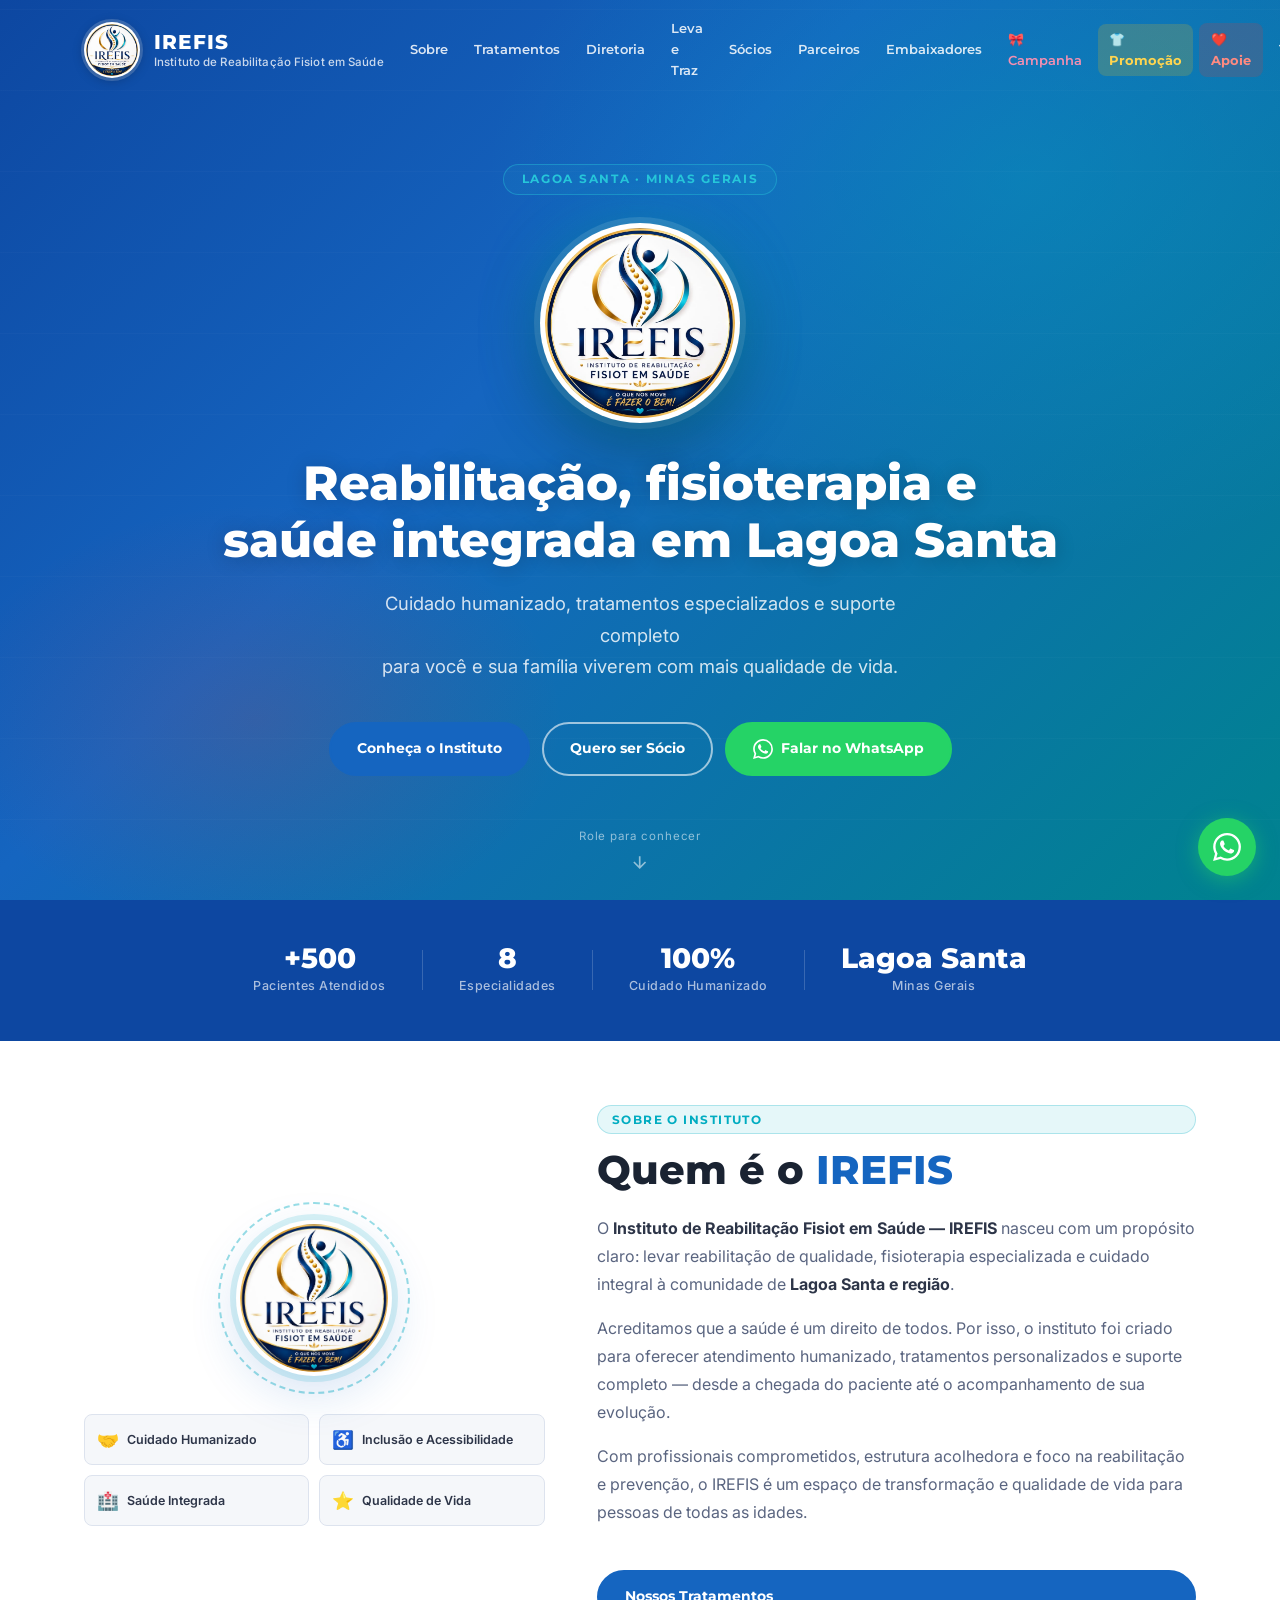
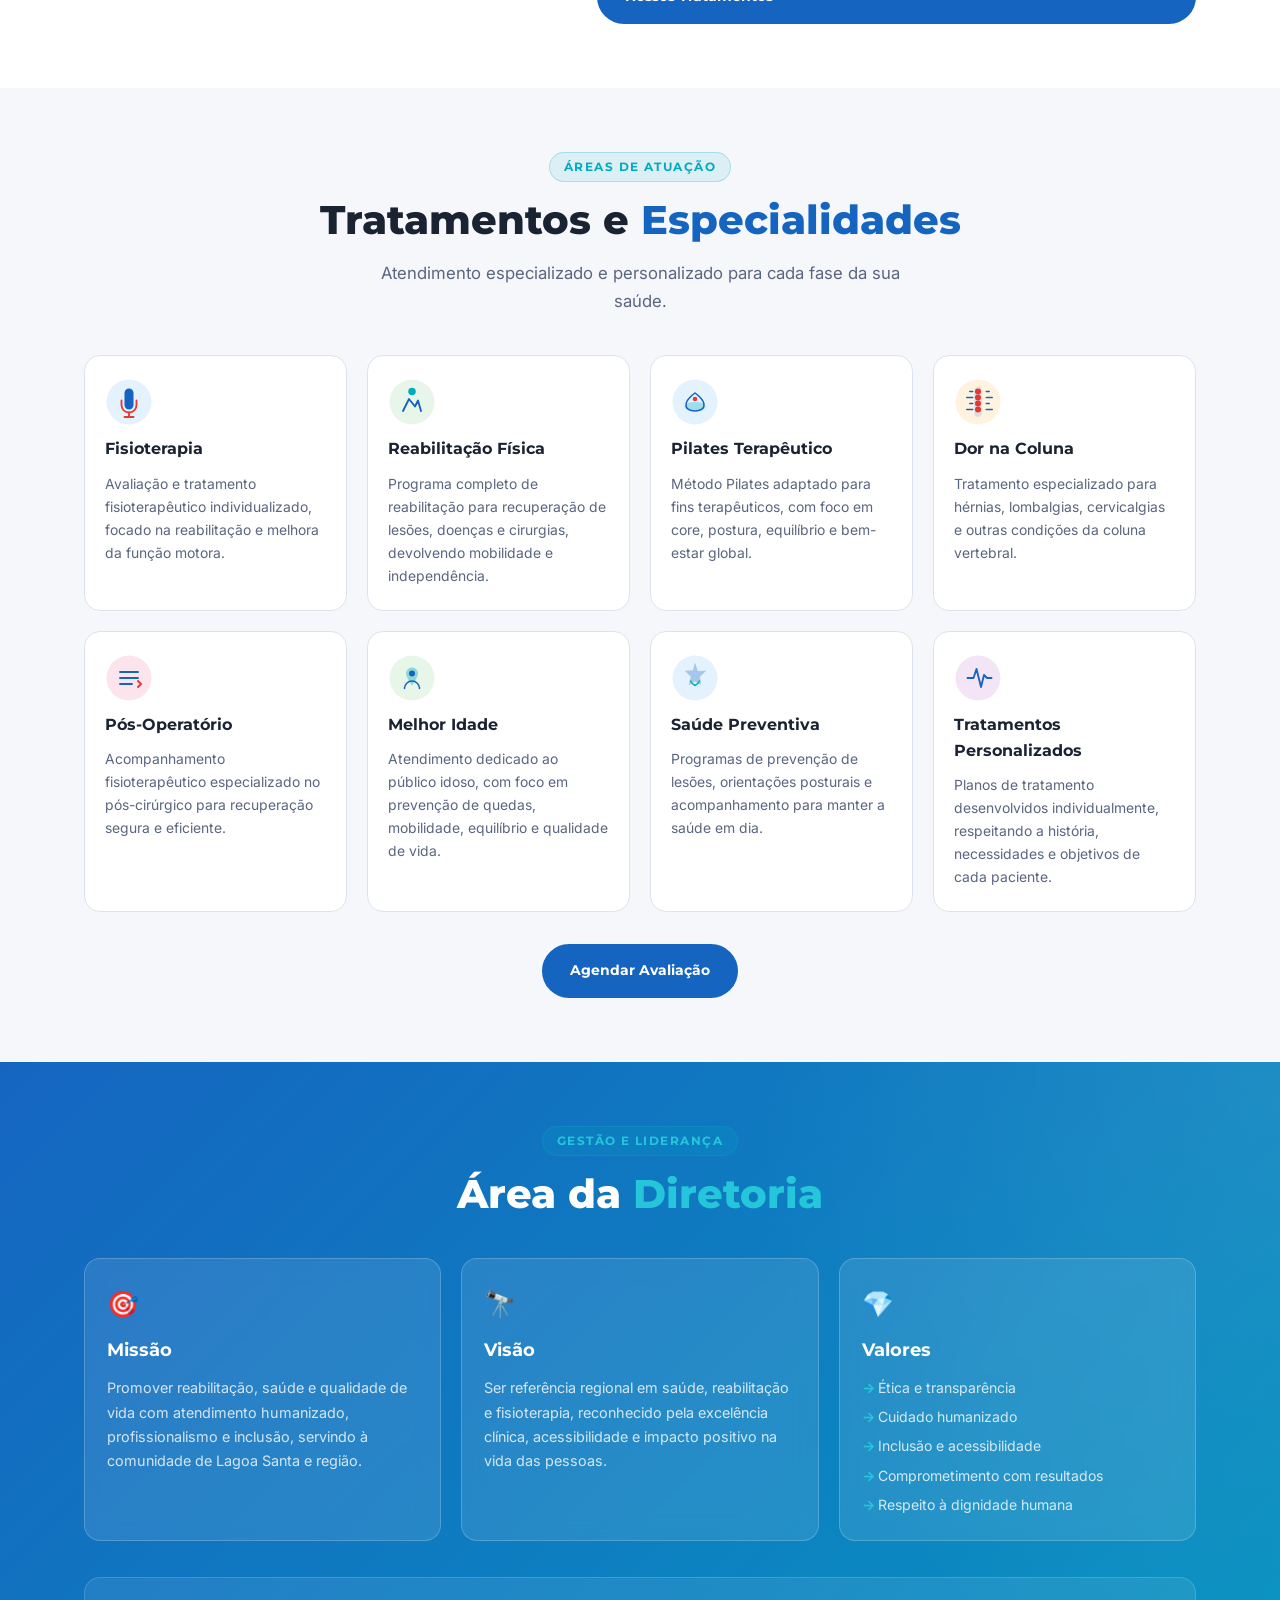
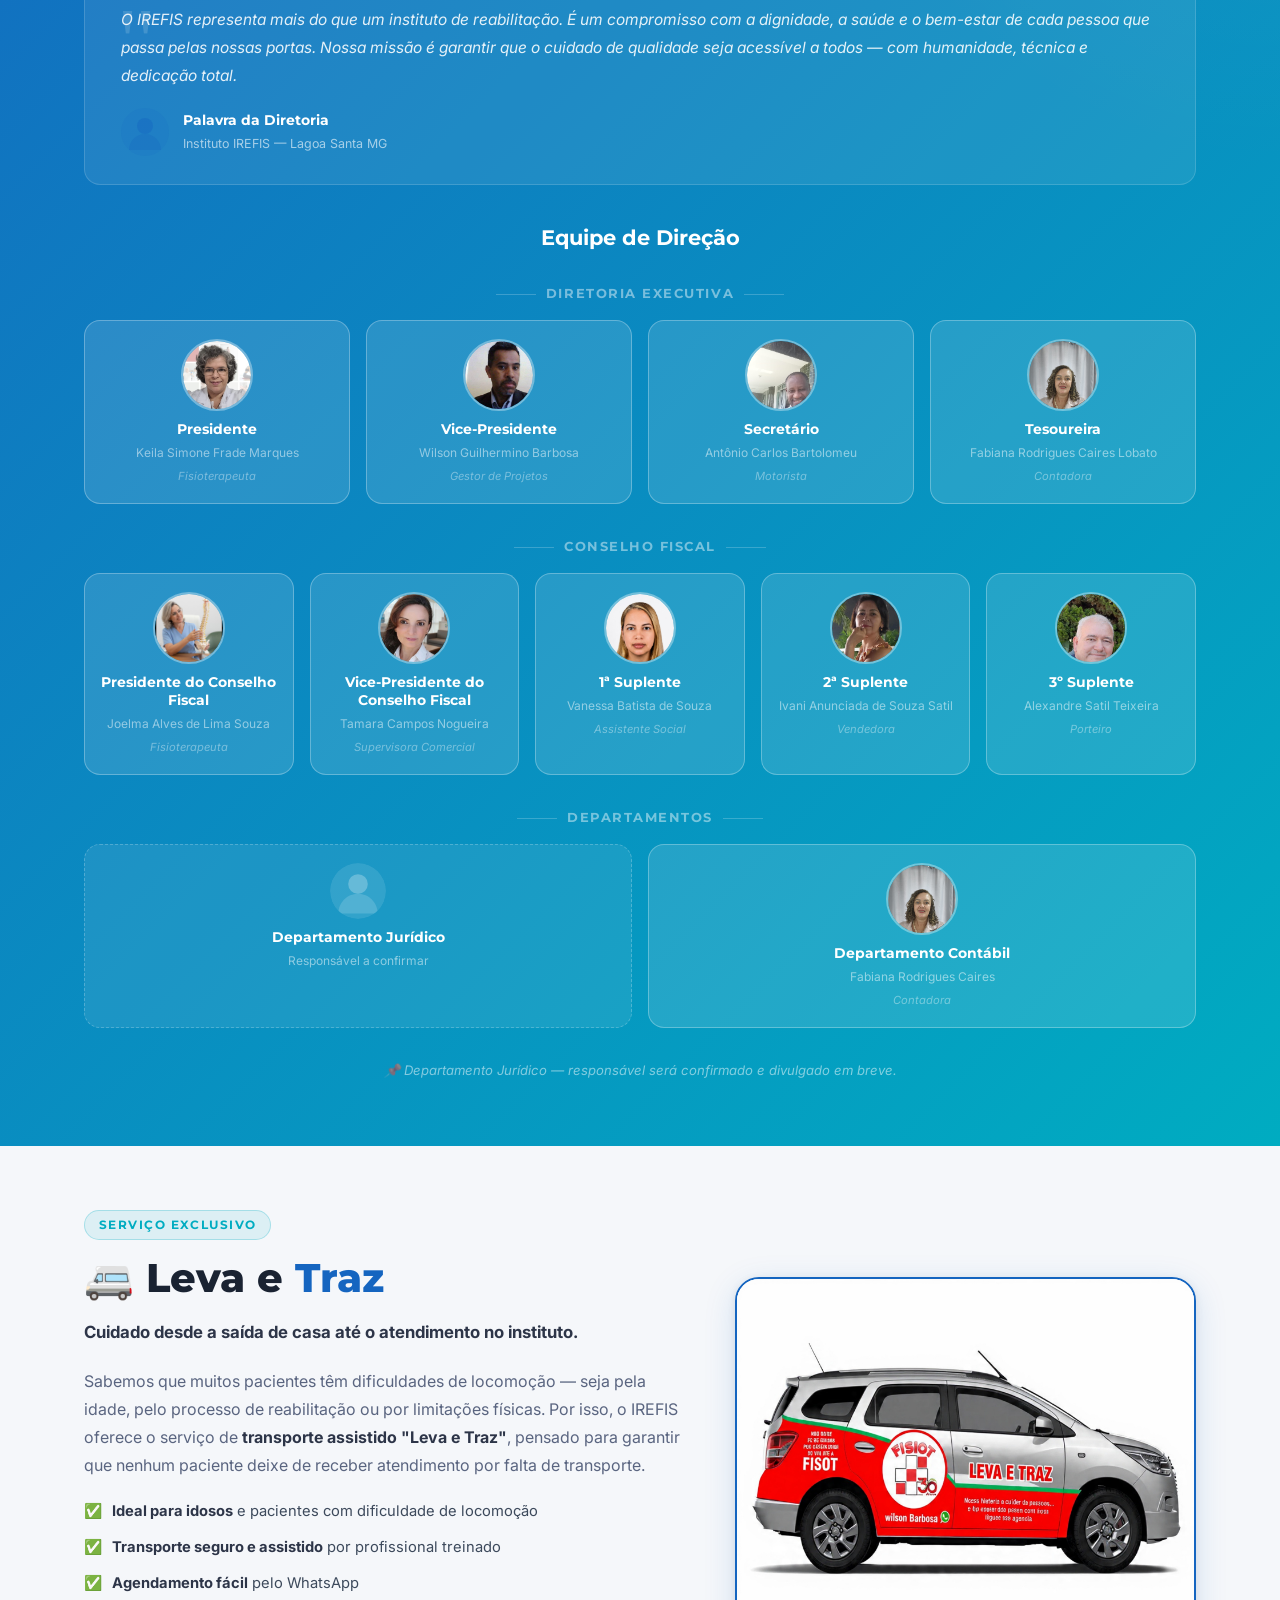
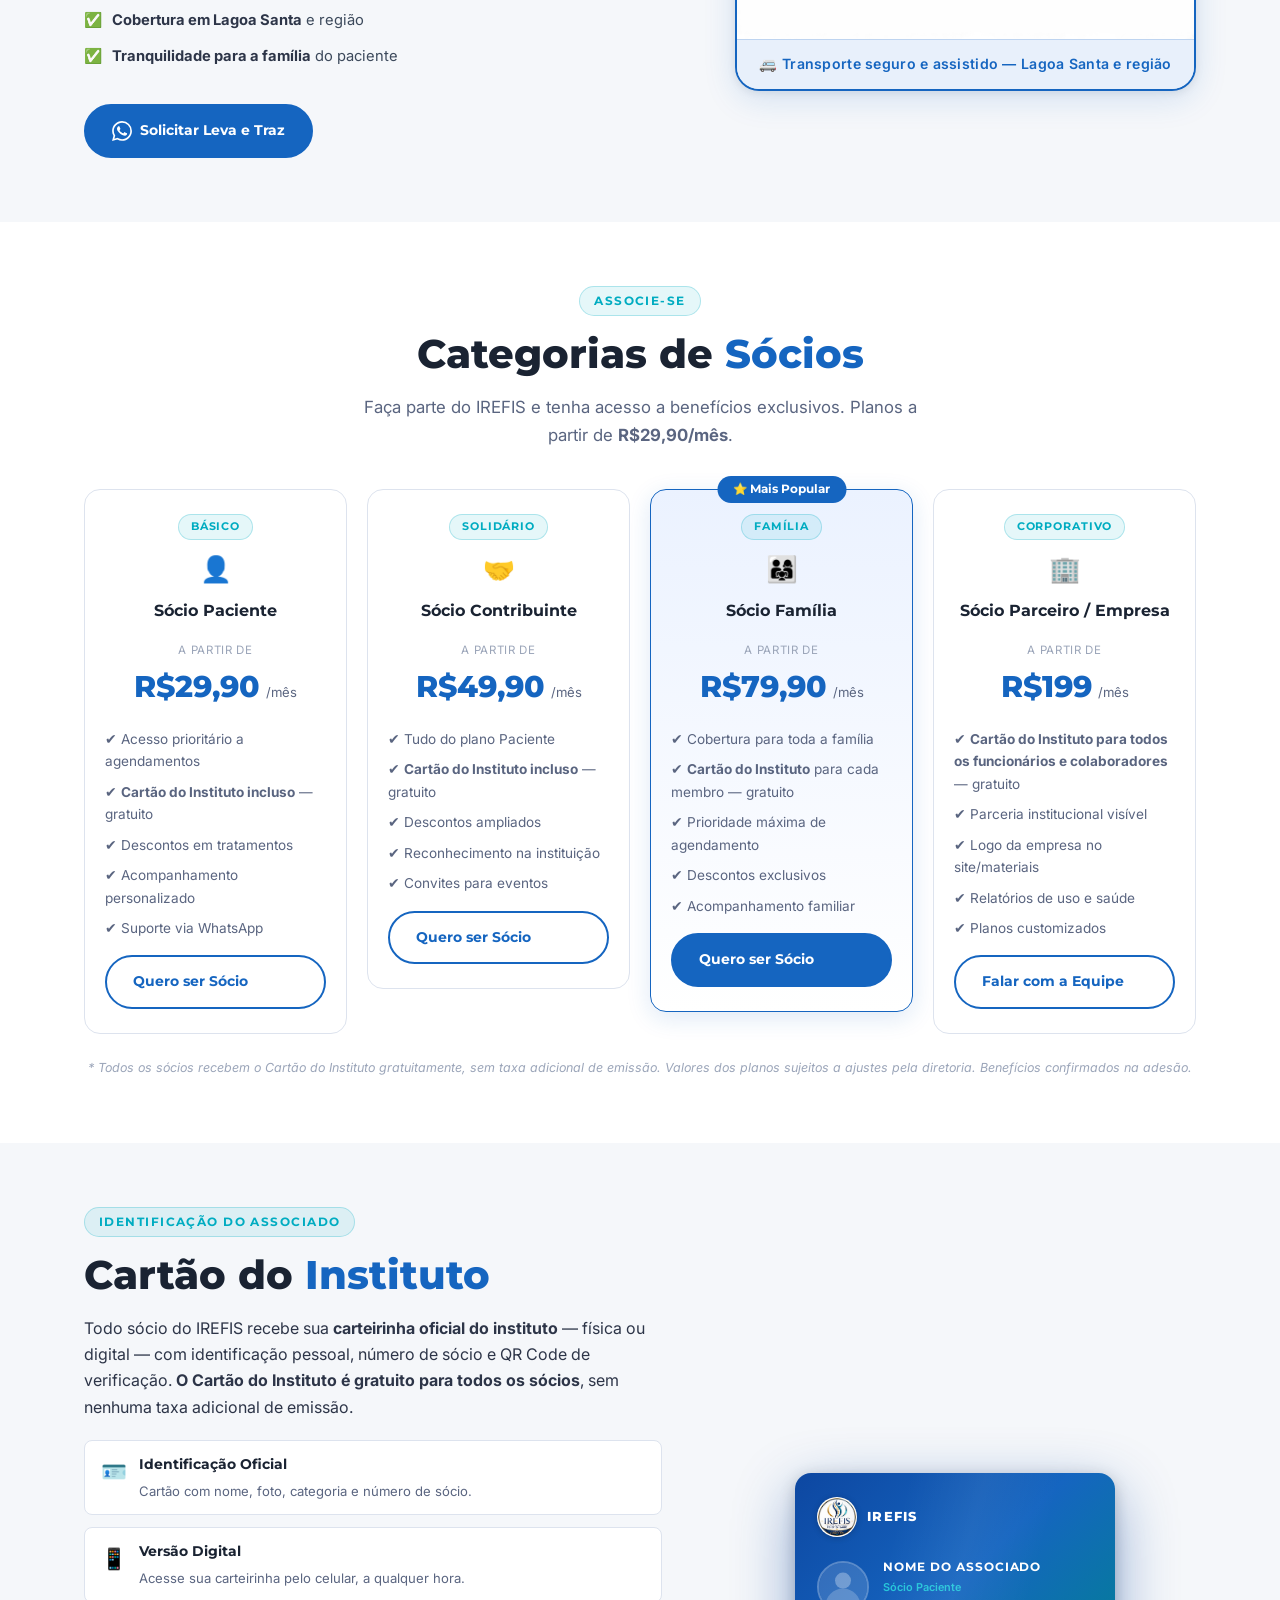
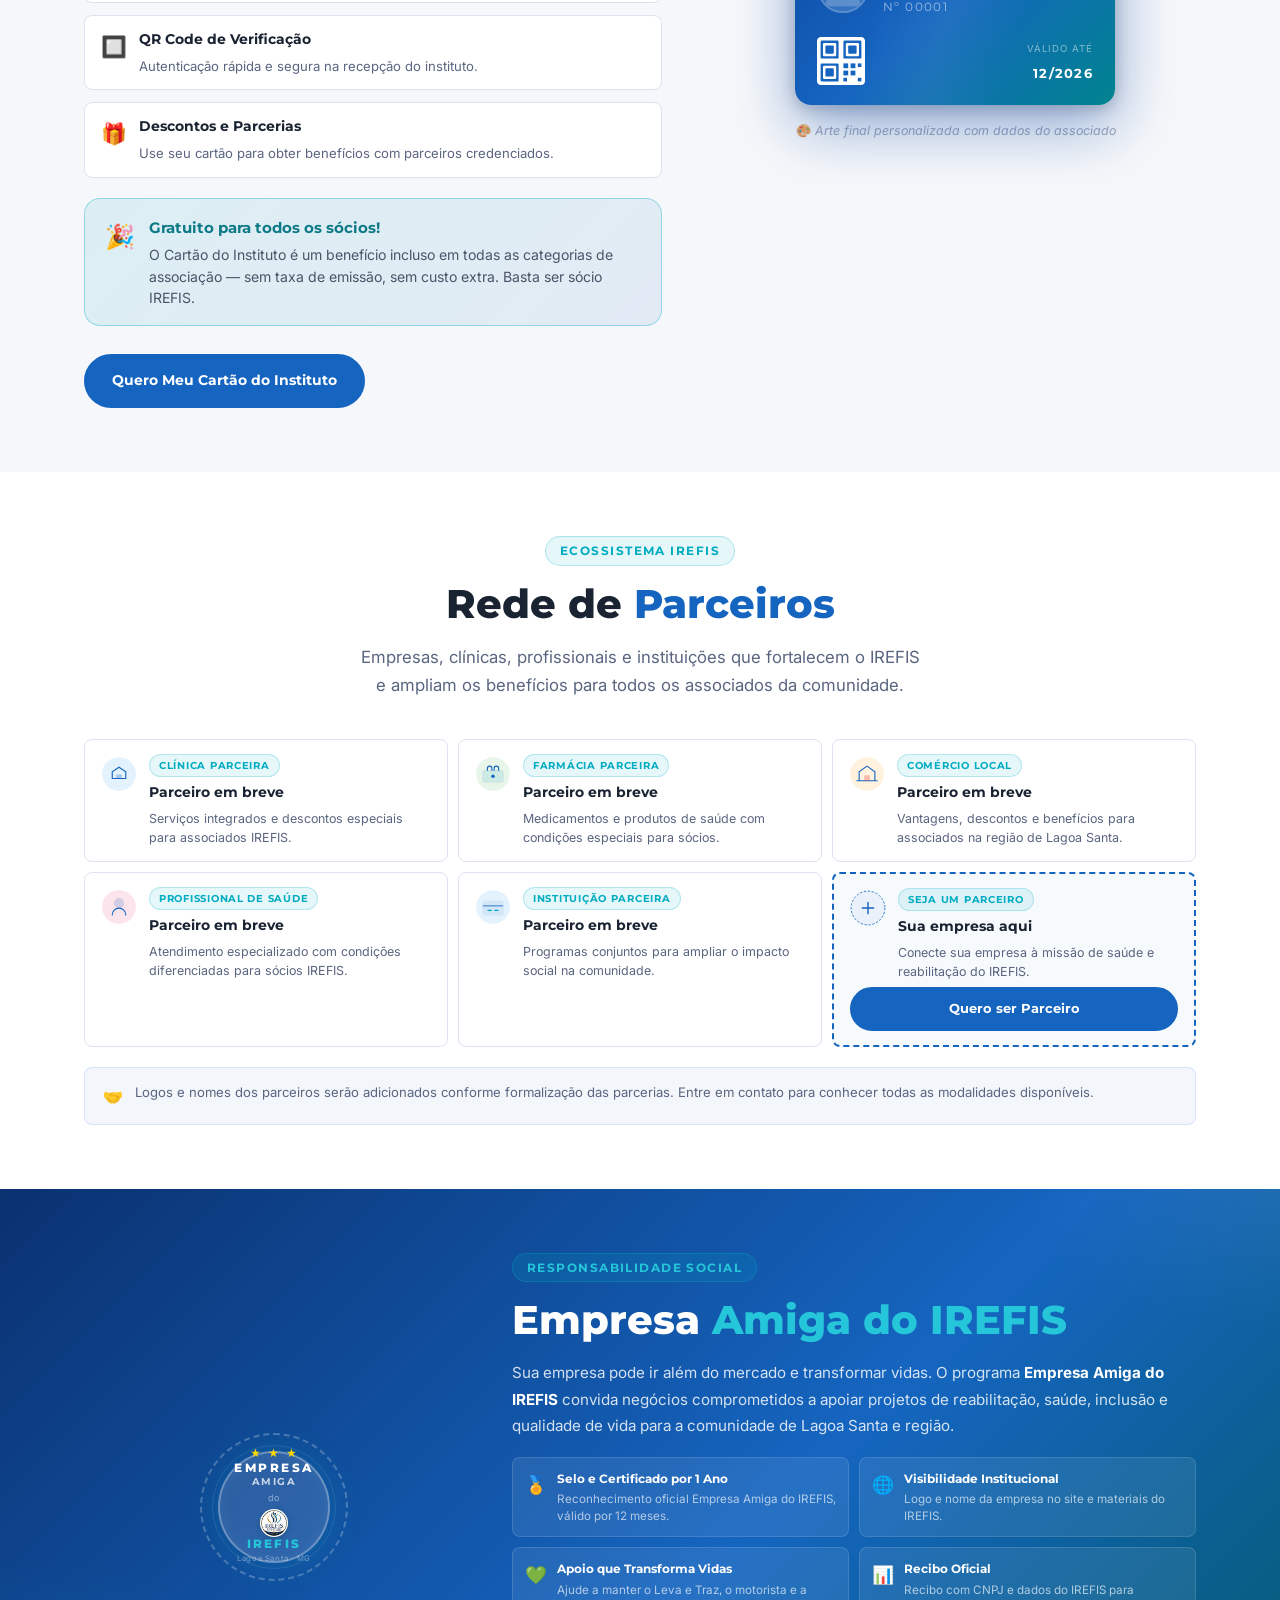
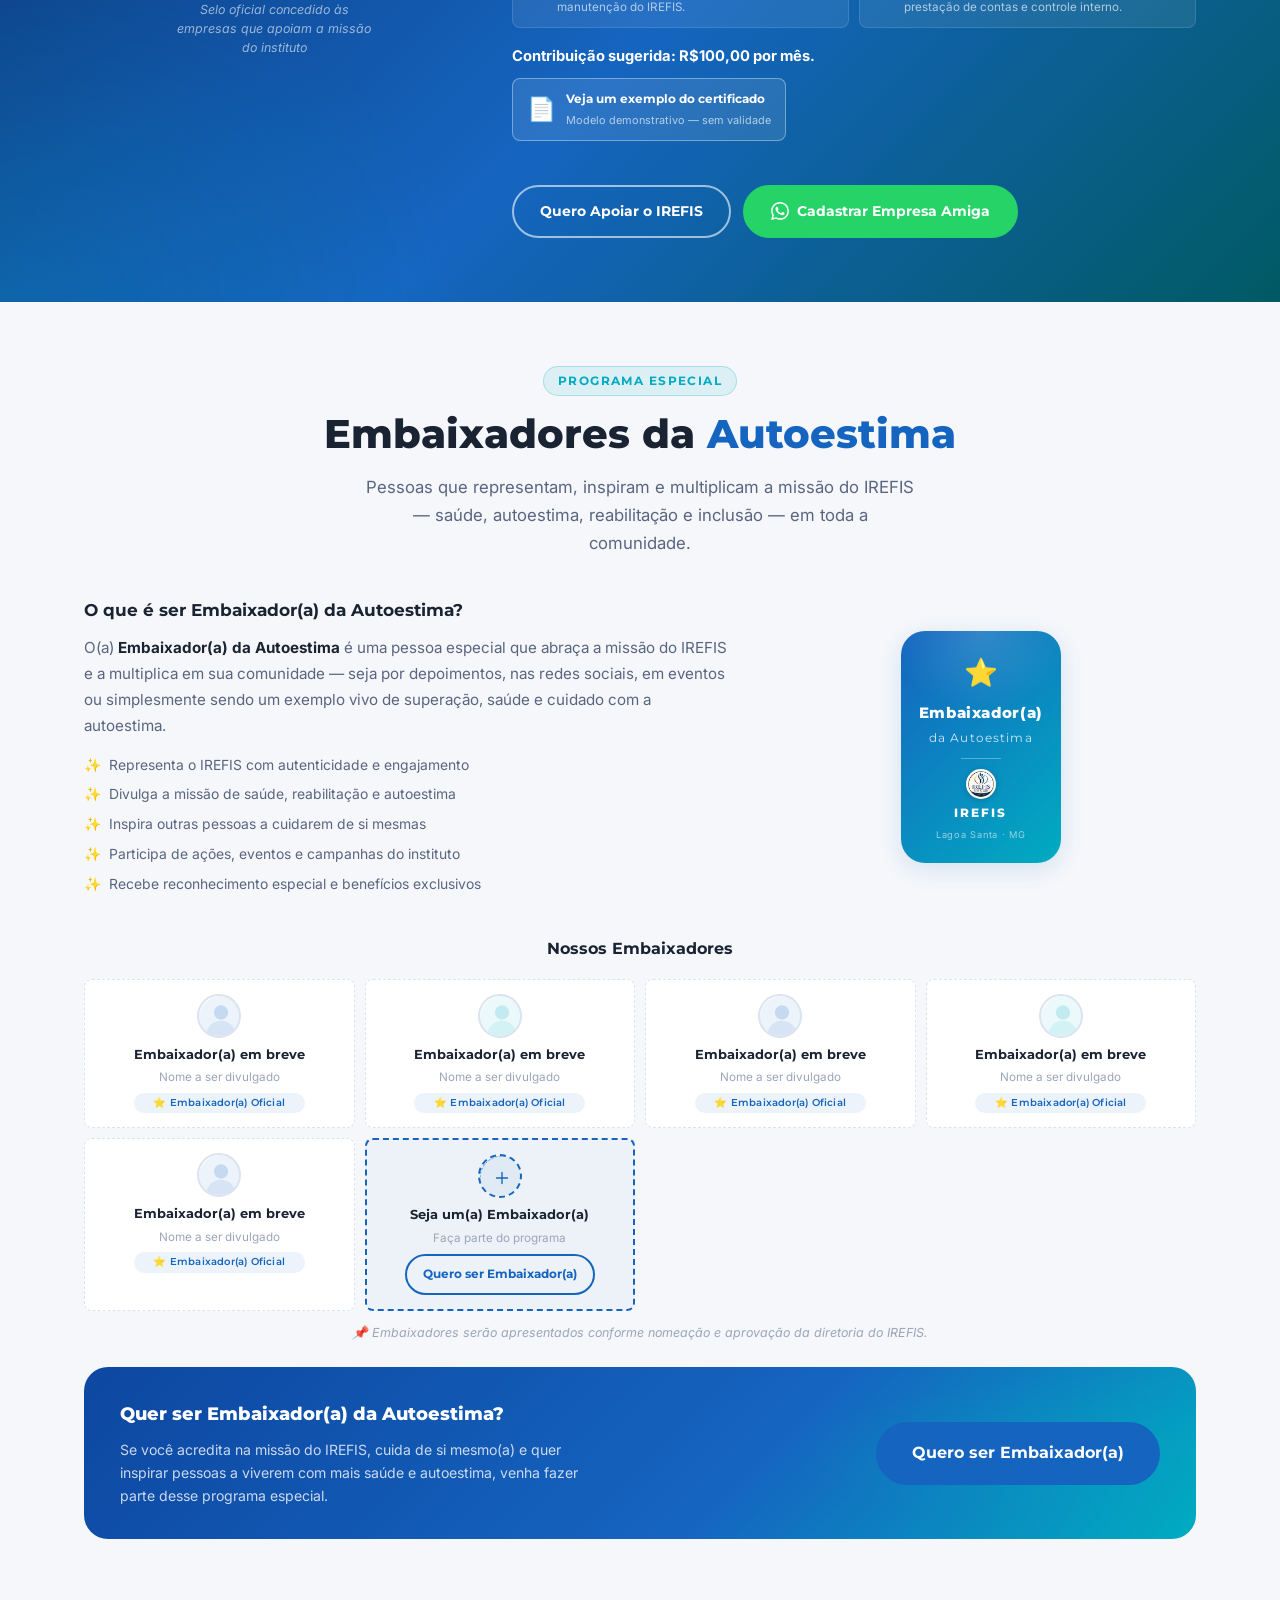
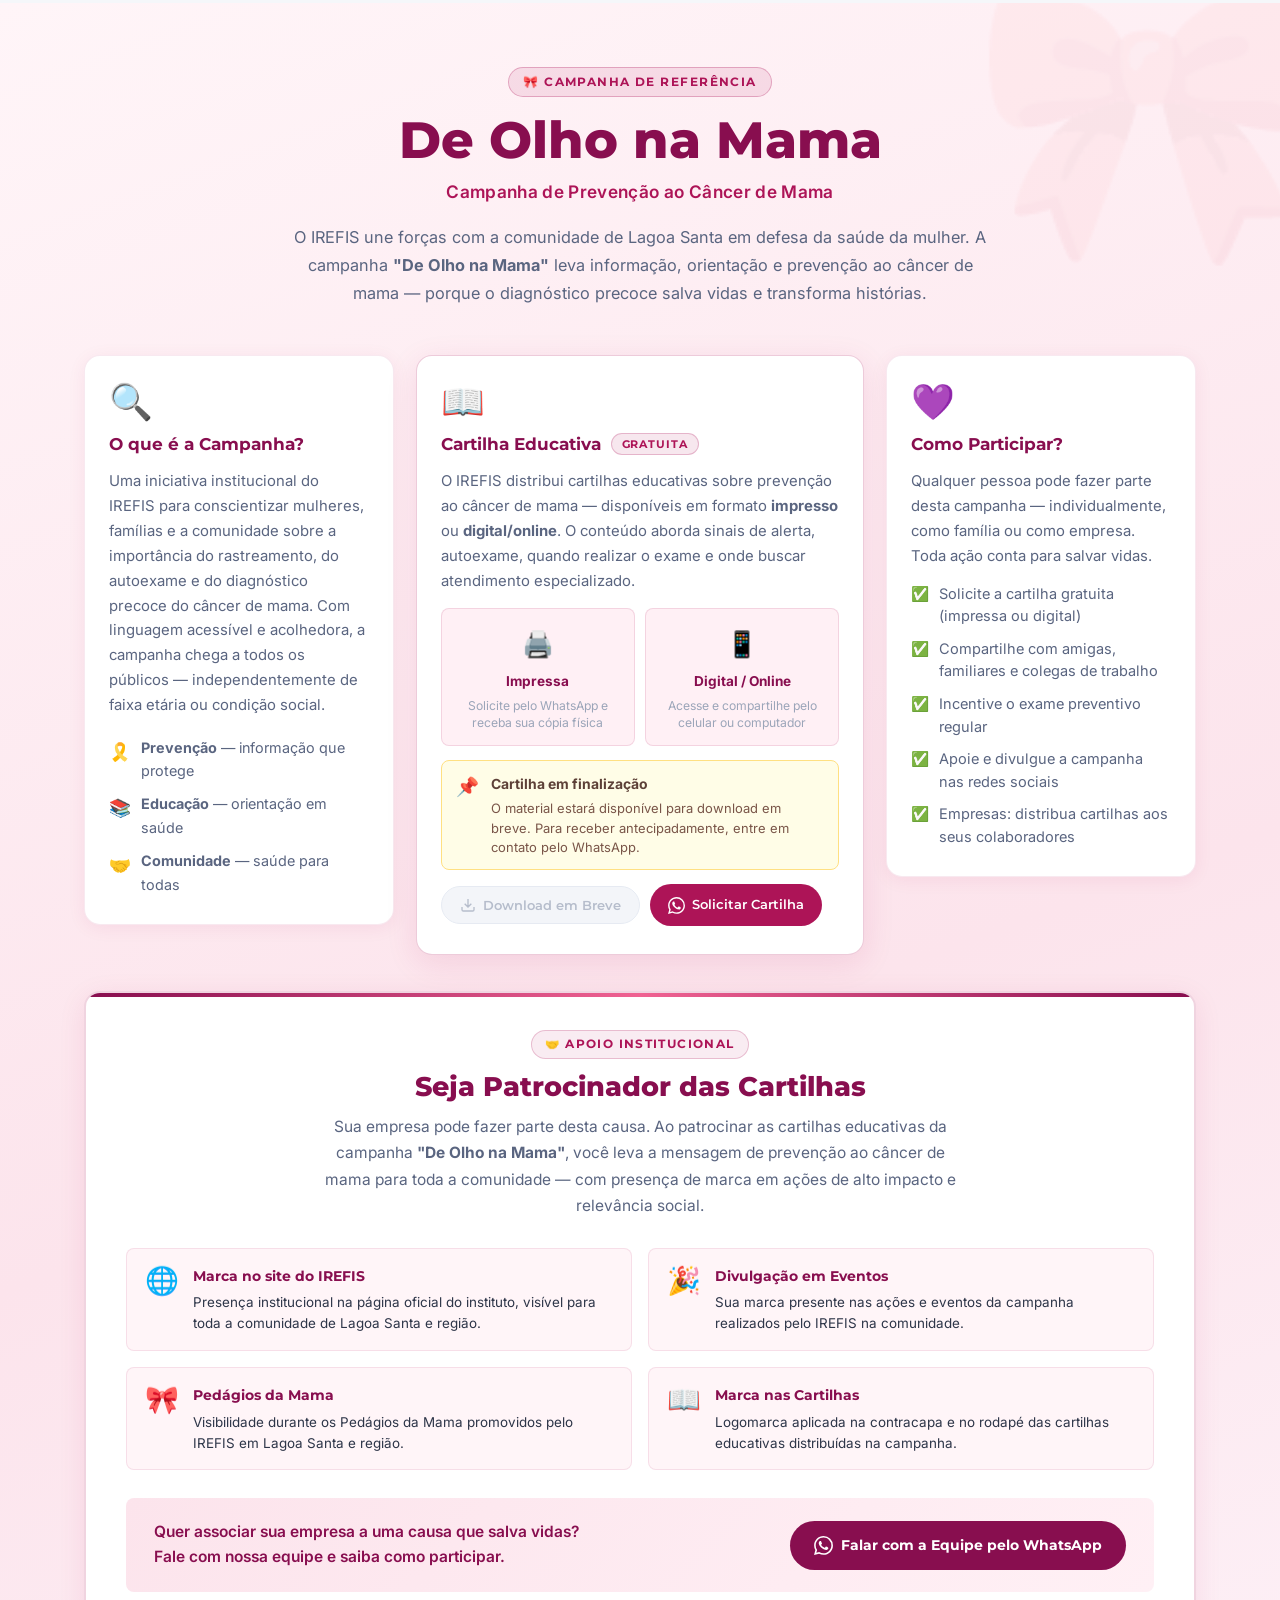
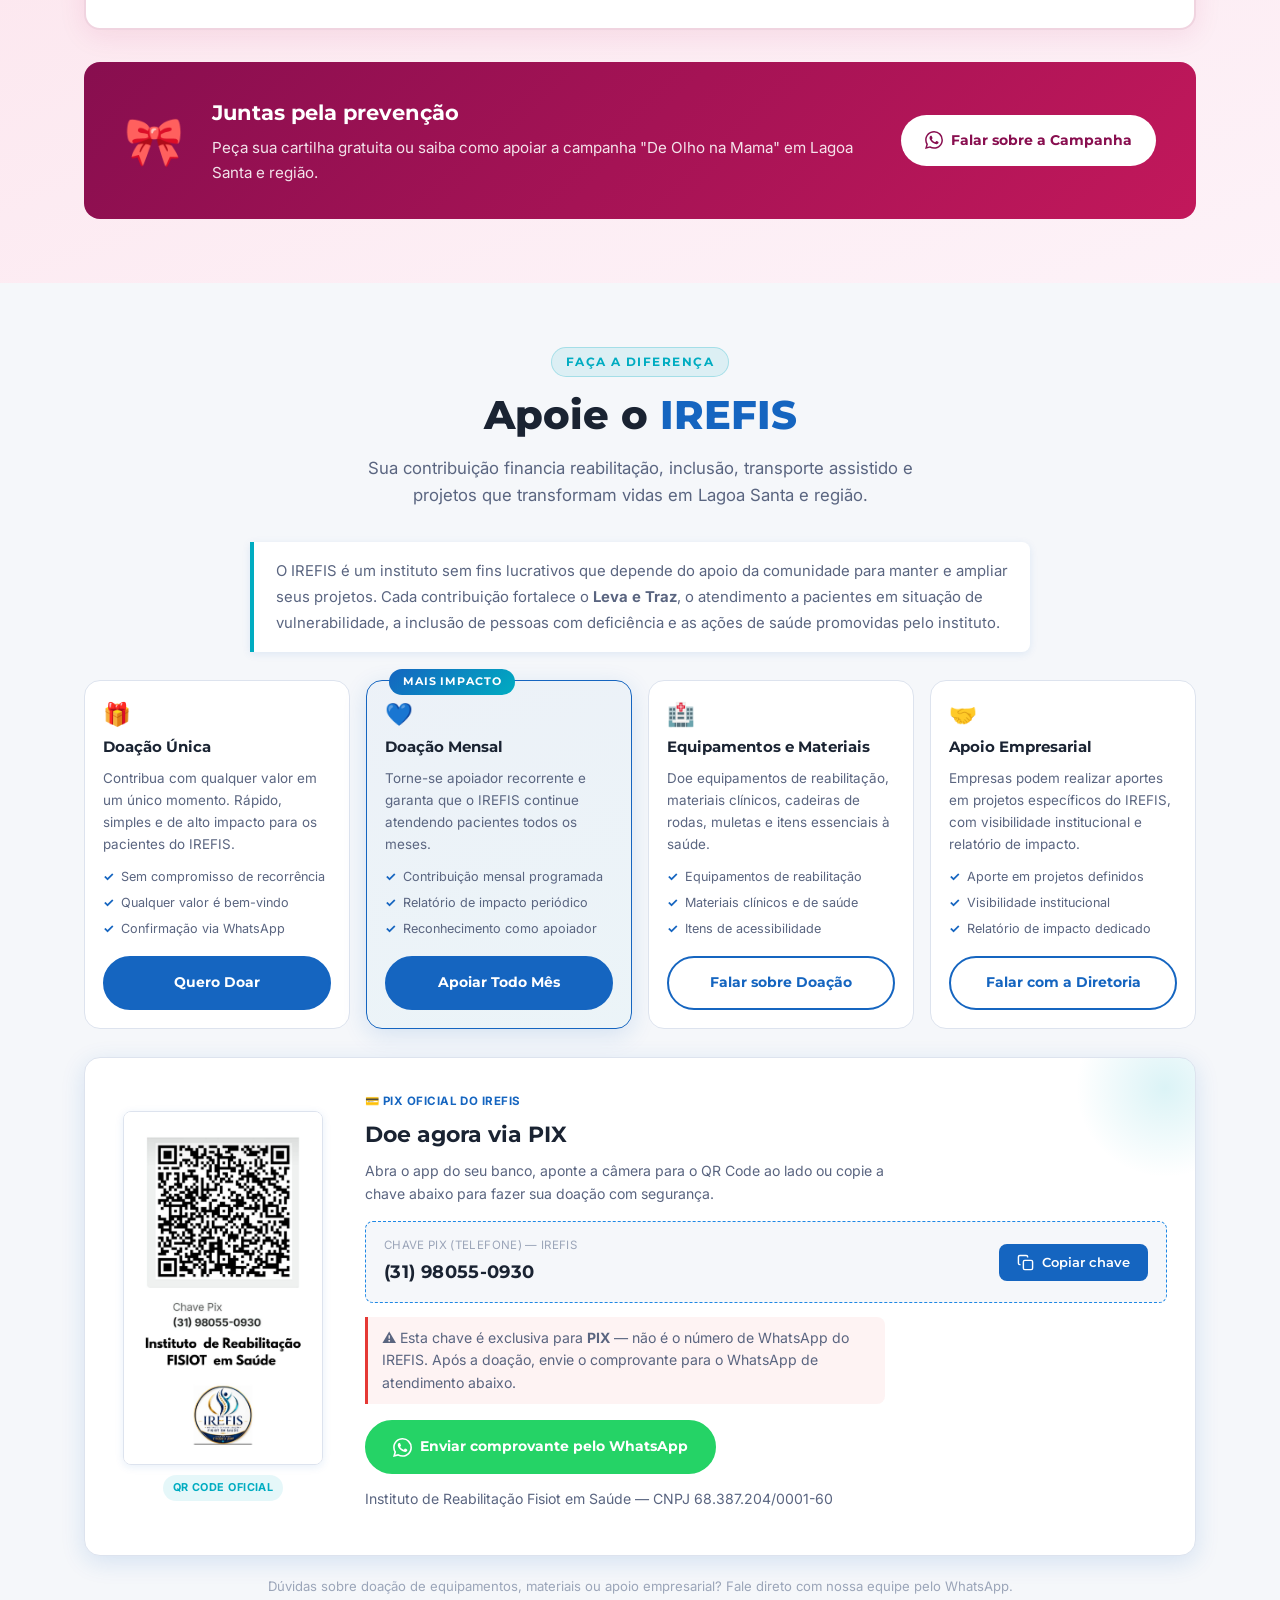
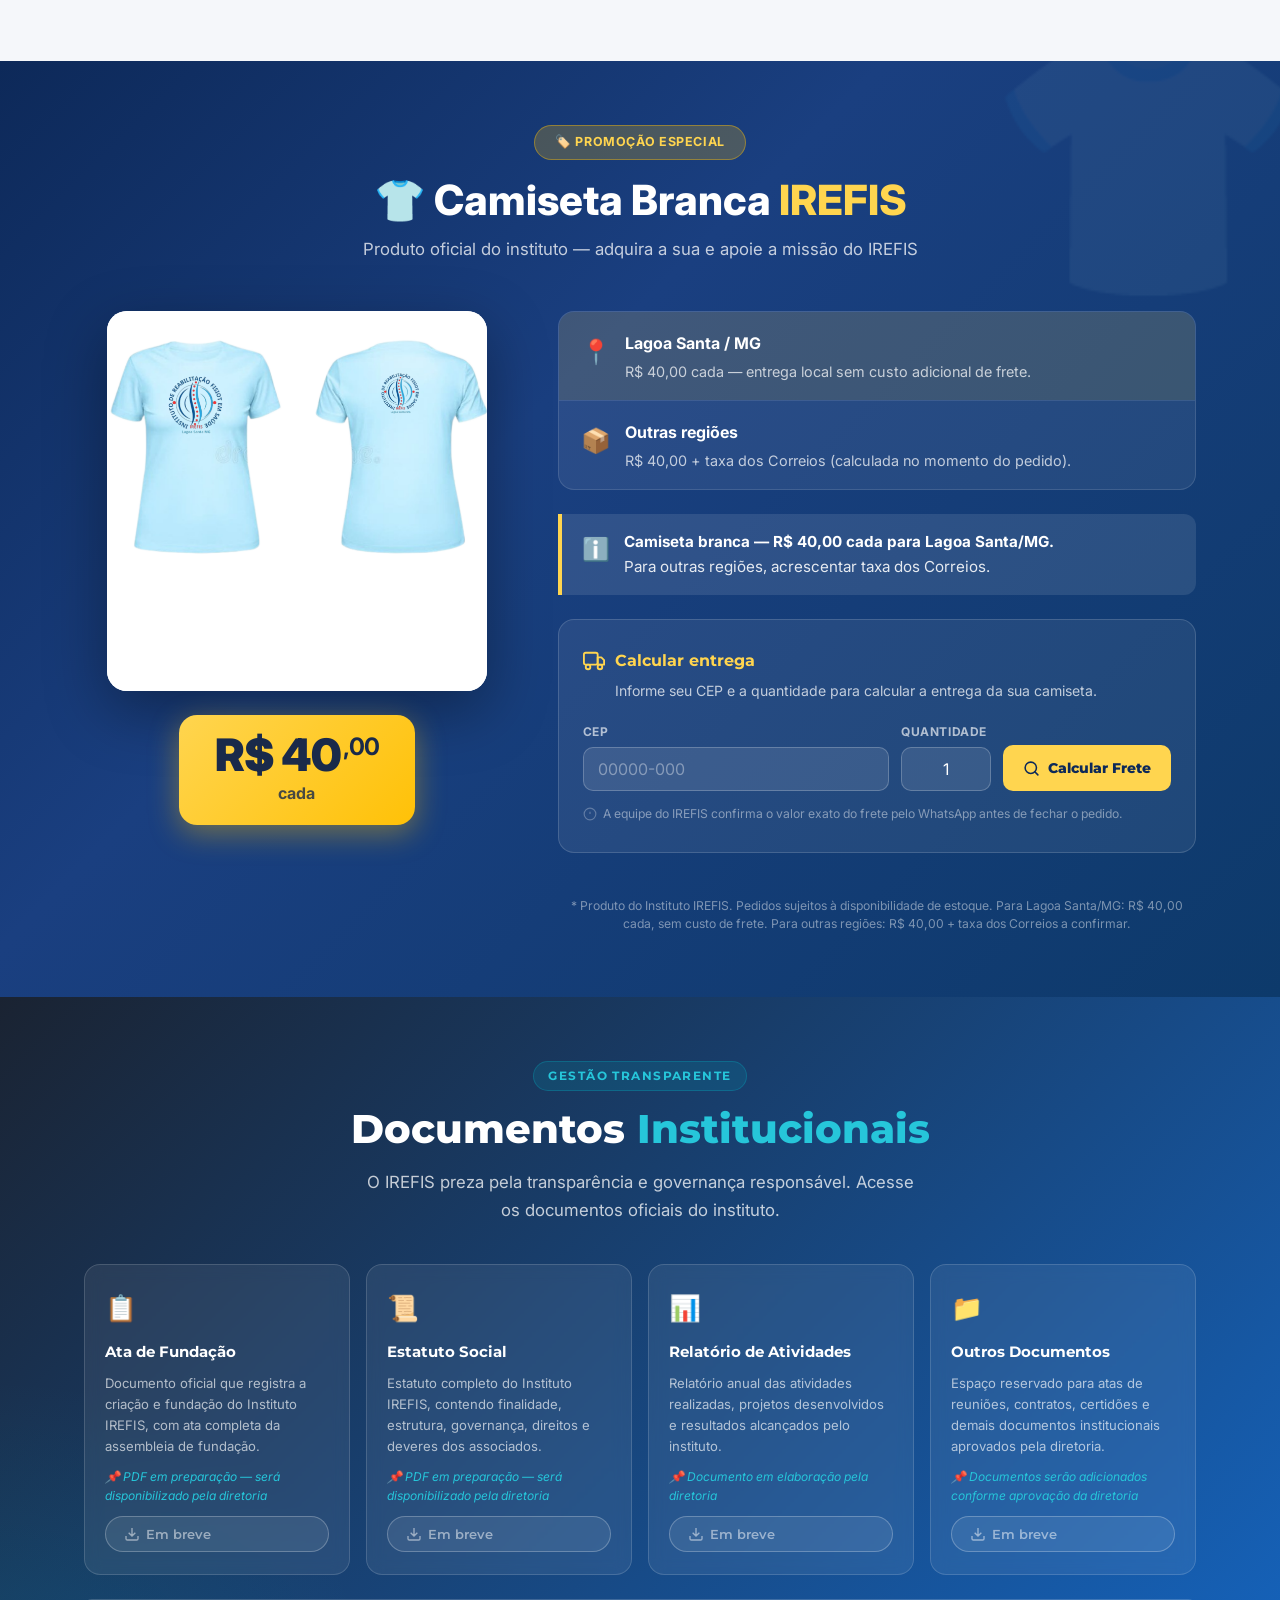
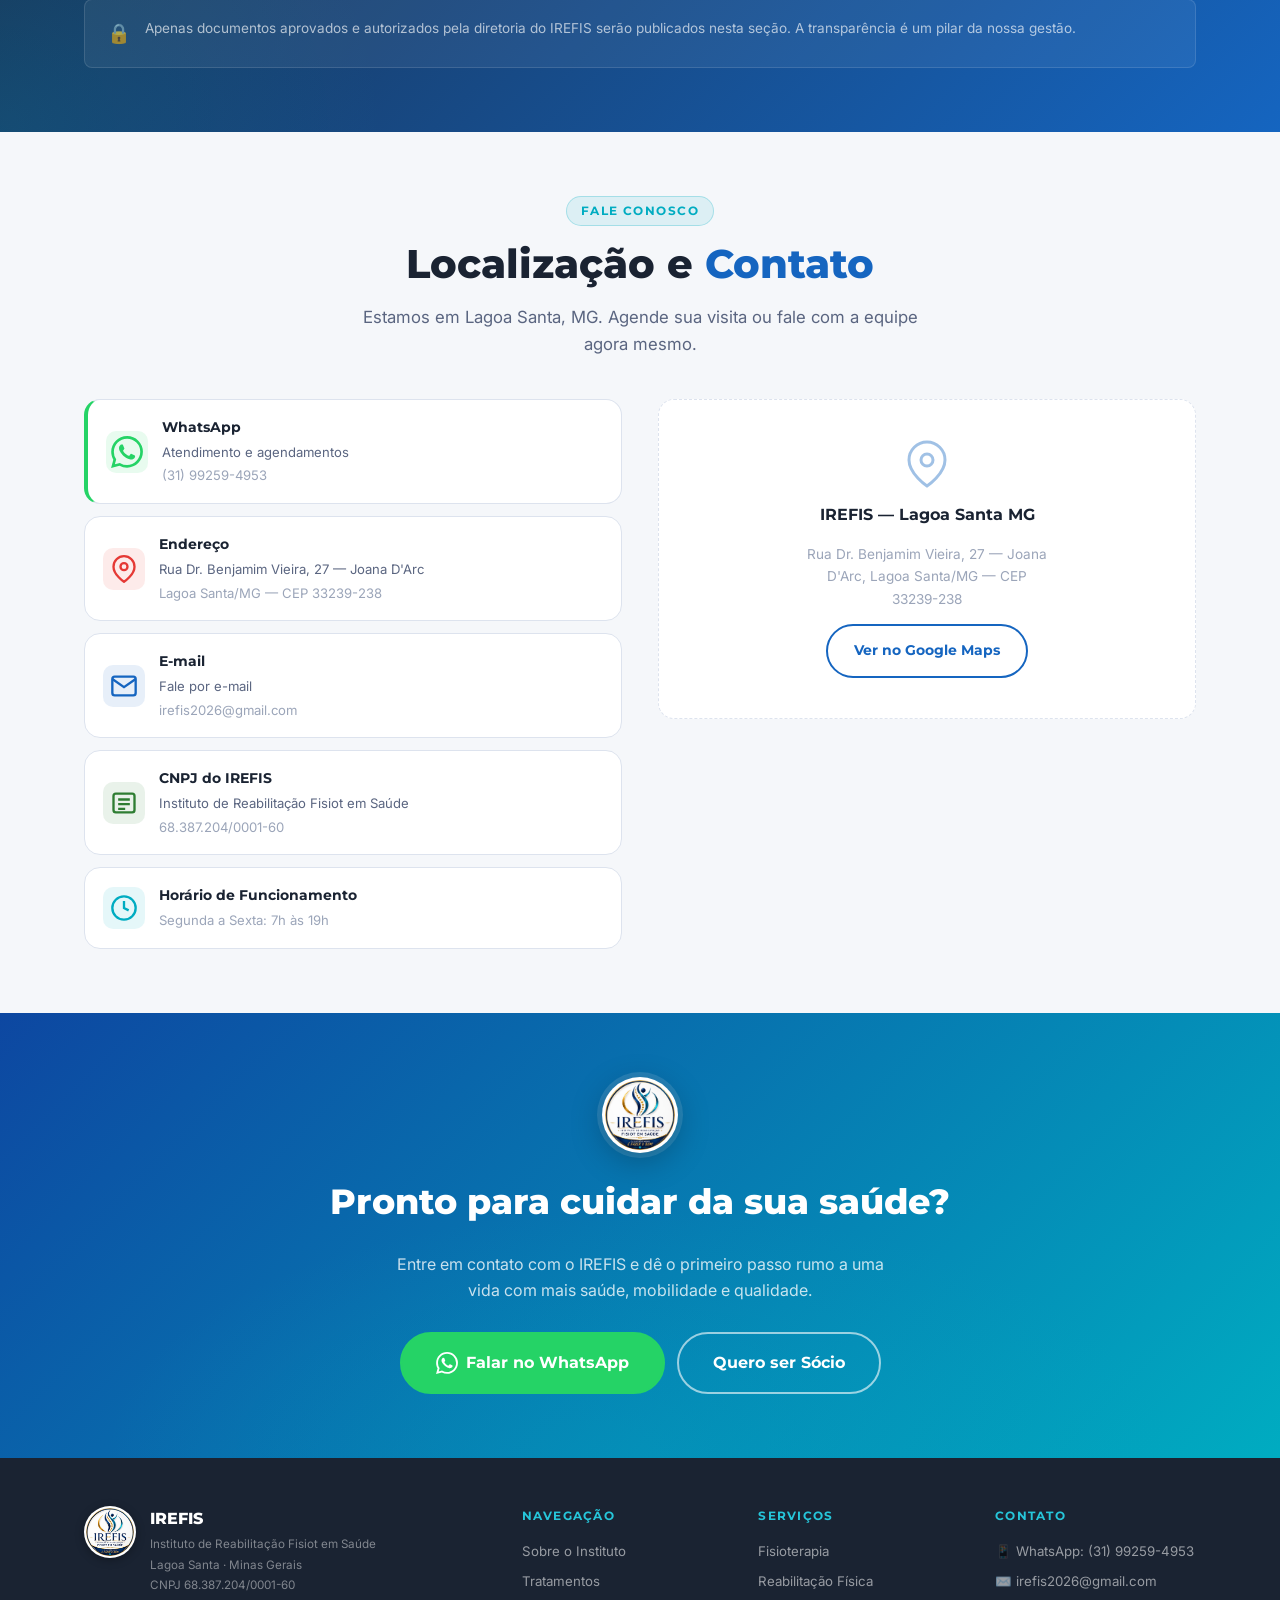
==== index.html @ 957c3cac "feat: add Empresa Amiga certificate example" ====
<!DOCTYPE html>
<html lang="pt-BR">
<head>
  <meta charset="UTF-8" />
  <meta name="viewport" content="width=device-width, initial-scale=1.0" />
  <title>IREFIS — Instituto de Reabilitação Fisiot em Saúde | Lagoa Santa MG</title>
  <meta name="description" content="IREFIS — Instituto de Reabilitação Fisiot em Saúde. Fisioterapia, reabilitação física, pilates terapêutico e saúde integrada em Lagoa Santa, MG." />
  <link rel="preconnect" href="https://fonts.googleapis.com" />
  <link rel="preconnect" href="https://fonts.gstatic.com" crossorigin />
  <link href="https://fonts.googleapis.com/css2?family=Montserrat:wght@400;500;600;700;800&family=Inter:wght@300;400;500;600&display=swap" rel="stylesheet" />
  <link rel="stylesheet" href="styles.css?v=20260826-cnpj-contato" />
</head>
<body>

  <!-- ═══════════════════ NAVBAR ═══════════════════ -->
  <header class="navbar" id="navbar">
    <div class="container nav-inner">
      <a href="#hero" class="nav-logo">
        <img src="logo-novo.jpg?v=20260624-logo-final" alt="IREFIS logo" class="nav-logo-img" />
        <span class="nav-logo-text">
          <strong>IREFIS</strong>
          <small>Instituto de Reabilitação Fisiot em Saúde</small>
        </span>
      </a>
      <button class="nav-toggle" id="navToggle" aria-label="Abrir menu">
        <span></span><span></span><span></span>
      </button>
      <nav class="nav-menu" id="navMenu">
        <a href="#sobre">Sobre</a>
        <a href="#tratamentos">Tratamentos</a>
        <a href="#diretoria">Diretoria</a>
        <a href="#leva-e-traz">Leva e Traz</a>
        <a href="#socios">Sócios</a>
        <a href="#parceiros">Parceiros</a>
        <a href="#embaixadores">Embaixadores</a>
        <a href="#campanha-mama" class="nav-campanha">🎀 Campanha</a>
        <a href="#promocao-camiseta" class="nav-promo">👕 Promoção</a>
        <a href="#doacoes" class="nav-apoie">❤️ Apoie</a>
        <a href="#documentos">Transparência</a>
        <a href="#contato">Contato</a>
        <a href="https://wa.me/553192594953?text=Olá!%20Gostaria%20de%20informações%20sobre%20o%20IREFIS." target="_blank" class="btn btn-whatsapp nav-wa">
          <svg width="18" height="18" viewBox="0 0 24 24" fill="currentColor"><path d="M17.472 14.382c-.297-.149-1.758-.867-2.03-.967-.273-.099-.471-.148-.67.15-.197.297-.767.966-.94 1.164-.173.199-.347.223-.644.075-.297-.15-1.255-.463-2.39-1.475-.883-.788-1.48-1.761-1.653-2.059-.173-.297-.018-.458.13-.606.134-.133.298-.347.446-.52.149-.174.198-.298.298-.497.099-.198.05-.371-.025-.52-.075-.149-.669-1.612-.916-2.207-.242-.579-.487-.5-.669-.51-.173-.008-.371-.01-.57-.01-.198 0-.52.074-.792.372-.272.297-1.04 1.016-1.04 2.479 0 1.462 1.065 2.875 1.213 3.074.149.198 2.096 3.2 5.077 4.487.709.306 1.262.489 1.694.625.712.227 1.36.195 1.871.118.571-.085 1.758-.719 2.006-1.413.248-.694.248-1.289.173-1.413-.074-.124-.272-.198-.57-.347m-5.421 7.403h-.004a9.87 9.87 0 01-5.031-1.378l-.361-.214-3.741.982.998-3.648-.235-.374a9.86 9.86 0 01-1.51-5.26c.001-5.45 4.436-9.884 9.888-9.884 2.64 0 5.122 1.03 6.988 2.898a9.825 9.825 0 012.893 6.994c-.003 5.45-4.437 9.884-9.885 9.884m8.413-18.297A11.815 11.815 0 0012.05 0C5.495 0 .16 5.335.157 11.892c0 2.096.547 4.142 1.588 5.945L.057 24l6.305-1.654a11.882 11.882 0 005.683 1.448h.005c6.554 0 11.89-5.335 11.893-11.893a11.821 11.821 0 00-3.48-8.413z"/></svg>
          WhatsApp
        </a>
      </nav>
    </div>
  </header>

  <!-- ═══════════════════ HERO ═══════════════════ -->
  <section class="hero" id="hero">
    <div class="hero-bg"></div>
    <div class="hero-overlay"></div>
    <div class="container hero-content">
      <div class="hero-badge">Lagoa Santa · Minas Gerais</div>
      <img src="logo-novo.jpg?v=20260624-logo-final" alt="IREFIS" class="hero-logo" />
      <h1 class="hero-title">
        Reabilitação, fisioterapia e<br class="br-desk" />
        saúde integrada em Lagoa Santa
      </h1>
      <p class="hero-sub">
        Cuidado humanizado, tratamentos especializados e suporte completo<br class="br-desk" />
        para você e sua família viverem com mais qualidade de vida.
      </p>
      <div class="hero-actions">
        <a href="#sobre" class="btn btn-primary">Conheça o Instituto</a>
        <a href="#socios" class="btn btn-outline-white">Quero ser Sócio</a>
        <a href="https://wa.me/553192594953?text=Olá!%20Gostaria%20de%20informações%20sobre%20o%20IREFIS." target="_blank" class="btn btn-whatsapp">
          <svg width="20" height="20" viewBox="0 0 24 24" fill="currentColor"><path d="M17.472 14.382c-.297-.149-1.758-.867-2.03-.967-.273-.099-.471-.148-.67.15-.197.297-.767.966-.94 1.164-.173.199-.347.223-.644.075-.297-.15-1.255-.463-2.39-1.475-.883-.788-1.48-1.761-1.653-2.059-.173-.297-.018-.458.13-.606.134-.133.298-.347.446-.52.149-.174.198-.298.298-.497.099-.198.05-.371-.025-.52-.075-.149-.669-1.612-.916-2.207-.242-.579-.487-.5-.669-.51-.173-.008-.371-.01-.57-.01-.198 0-.52.074-.792.372-.272.297-1.04 1.016-1.04 2.479 0 1.462 1.065 2.875 1.213 3.074.149.198 2.096 3.2 5.077 4.487.709.306 1.262.489 1.694.625.712.227 1.36.195 1.871.118.571-.085 1.758-.719 2.006-1.413.248-.694.248-1.289.173-1.413-.074-.124-.272-.198-.57-.347m-5.421 7.403h-.004a9.87 9.87 0 01-5.031-1.378l-.361-.214-3.741.982.998-3.648-.235-.374a9.86 9.86 0 01-1.51-5.26c.001-5.45 4.436-9.884 9.888-9.884 2.64 0 5.122 1.03 6.988 2.898a9.825 9.825 0 012.893 6.994c-.003 5.45-4.437 9.884-9.885 9.884m8.413-18.297A11.815 11.815 0 0012.05 0C5.495 0 .16 5.335.157 11.892c0 2.096.547 4.142 1.588 5.945L.057 24l6.305-1.654a11.882 11.882 0 005.683 1.448h.005c6.554 0 11.89-5.335 11.893-11.893a11.821 11.821 0 00-3.48-8.413z"/></svg>
          Falar no WhatsApp
        </a>
      </div>
    </div>
    <div class="hero-scroll-hint">
      <span>Role para conhecer</span>
      <svg width="20" height="20" viewBox="0 0 24 24" fill="none" stroke="currentColor" stroke-width="2"><path d="M12 5v14M5 12l7 7 7-7"/></svg>
    </div>
  </section>

  <!-- ═══════════════════ NÚMEROS / DESTAQUES ═══════════════════ -->
  <section class="stats-bar">
    <div class="container stats-grid">
      <div class="stat-item">
        <span class="stat-num">+500</span>
        <span class="stat-label">Pacientes Atendidos</span>
      </div>
      <div class="stat-divider"></div>
      <div class="stat-item">
        <span class="stat-num">8</span>
        <span class="stat-label">Especialidades</span>
      </div>
      <div class="stat-divider"></div>
      <div class="stat-item">
        <span class="stat-num">100%</span>
        <span class="stat-label">Cuidado Humanizado</span>
      </div>
      <div class="stat-divider"></div>
      <div class="stat-item">
        <span class="stat-num">Lagoa Santa</span>
        <span class="stat-label">Minas Gerais</span>
      </div>
    </div>
  </section>

  <!-- ═══════════════════ SOBRE ═══════════════════ -->
  <section class="section sobre" id="sobre">
    <div class="container sobre-inner">
      <div class="sobre-visual">
        <div class="sobre-logo-wrap">
          <img src="logo-novo.jpg?v=20260624-logo-final" alt="IREFIS" class="sobre-logo" />
          <div class="sobre-logo-ring"></div>
        </div>
        <div class="sobre-pillars">
          <div class="pillar"><span class="pillar-icon">🤝</span><span>Cuidado Humanizado</span></div>
          <div class="pillar"><span class="pillar-icon">♿</span><span>Inclusão e Acessibilidade</span></div>
          <div class="pillar"><span class="pillar-icon">🏥</span><span>Saúde Integrada</span></div>
          <div class="pillar"><span class="pillar-icon">⭐</span><span>Qualidade de Vida</span></div>
        </div>
      </div>
      <div class="sobre-text">
        <div class="section-eyebrow">Sobre o Instituto</div>
        <h2 class="section-title">Quem é o <span class="highlight">IREFIS</span></h2>
        <p>
          O <strong>Instituto de Reabilitação Fisiot em Saúde — IREFIS</strong> nasceu com um propósito claro:
          levar reabilitação de qualidade, fisioterapia especializada e cuidado integral à comunidade de
          <strong>Lagoa Santa e região</strong>.
        </p>
        <p>
          Acreditamos que a saúde é um direito de todos. Por isso, o instituto foi criado para oferecer
          atendimento humanizado, tratamentos personalizados e suporte completo — desde a chegada do paciente
          até o acompanhamento de sua evolução.
        </p>
        <p>
          Com profissionais comprometidos, estrutura acolhedora e foco na reabilitação e prevenção, o IREFIS
          é um espaço de transformação e qualidade de vida para pessoas de todas as idades.
        </p>
        <a href="#tratamentos" class="btn btn-primary mt-1">Nossos Tratamentos</a>
      </div>
    </div>
  </section>

  <!-- ═══════════════════ TRATAMENTOS ═══════════════════ -->
  <section class="section tratamentos bg-light" id="tratamentos">
    <div class="container">
      <div class="section-header">
        <div class="section-eyebrow">Áreas de Atuação</div>
        <h2 class="section-title">Tratamentos e <span class="highlight">Especialidades</span></h2>
        <p class="section-desc">Atendimento especializado e personalizado para cada fase da sua saúde.</p>
      </div>
      <div class="tratamentos-grid">

        <div class="trat-card">
          <div class="trat-icon">
            <svg viewBox="0 0 64 64" fill="none"><circle cx="32" cy="32" r="30" fill="#E3F2FD"/><path d="M32 14c-3.31 0-6 2.69-6 6v16c0 3.31 2.69 6 6 6s6-2.69 6-6V20c0-3.31-2.69-6-6-6z" fill="#1565C0"/><path d="M22 30v6c0 5.52 4.48 10 10 10s10-4.48 10-10v-6" stroke="#E53935" stroke-width="2.5" stroke-linecap="round"/><line x1="32" y1="46" x2="32" y2="52" stroke="#E53935" stroke-width="2.5" stroke-linecap="round"/><line x1="26" y1="52" x2="38" y2="52" stroke="#E53935" stroke-width="2.5" stroke-linecap="round"/></svg>
          </div>
          <h3>Fisioterapia</h3>
          <p>Avaliação e tratamento fisioterapêutico individualizado, focado na reabilitação e melhora da função motora.</p>
        </div>

        <div class="trat-card">
          <div class="trat-icon">
            <svg viewBox="0 0 64 64" fill="none"><circle cx="32" cy="32" r="30" fill="#E8F5E9"/><path d="M20 44l8-16 8 10 4-8 4 14" stroke="#1565C0" stroke-width="2.5" stroke-linecap="round" stroke-linejoin="round"/><circle cx="32" cy="18" r="5" fill="#00ACC1"/></svg>
          </div>
          <h3>Reabilitação Física</h3>
          <p>Programa completo de reabilitação para recuperação de lesões, doenças e cirurgias, devolvendo mobilidade e independência.</p>
        </div>

        <div class="trat-card">
          <div class="trat-icon">
            <svg viewBox="0 0 64 64" fill="none"><circle cx="32" cy="32" r="30" fill="#E3F2FD"/><ellipse cx="32" cy="38" rx="14" ry="6" fill="#00ACC1" opacity=".3"/><path d="M32 20c0 0-12 8-12 16s12 8 12 8 12 0 12-8-12-16-12-16z" stroke="#1565C0" stroke-width="2" fill="none"/><circle cx="32" cy="28" r="3" fill="#E53935"/></svg>
          </div>
          <h3>Pilates Terapêutico</h3>
          <p>Método Pilates adaptado para fins terapêuticos, com foco em core, postura, equilíbrio e bem-estar global.</p>
        </div>

        <div class="trat-card">
          <div class="trat-icon">
            <svg viewBox="0 0 64 64" fill="none"><circle cx="32" cy="32" r="30" fill="#FFF3E0"/><rect x="27" y="12" width="10" height="40" rx="5" fill="#1565C0" opacity=".15"/><circle cx="32" cy="18" r="4" fill="#E53935"/><circle cx="32" cy="26" r="4" fill="#E53935"/><circle cx="32" cy="34" r="4" fill="#E53935"/><circle cx="32" cy="42" r="4" fill="#E53935"/><path d="M25 18h-4M43 18h4M25 26h-8M43 26h8M25 34h-4M43 34h4M25 42h-8M43 42h8" stroke="#1565C0" stroke-width="2" stroke-linecap="round"/></svg>
          </div>
          <h3>Dor na Coluna</h3>
          <p>Tratamento especializado para hérnias, lombalgias, cervicalgias e outras condições da coluna vertebral.</p>
        </div>

        <div class="trat-card">
          <div class="trat-icon">
            <svg viewBox="0 0 64 64" fill="none"><circle cx="32" cy="32" r="30" fill="#FCE4EC"/><path d="M20 24h24M20 32h24M20 40h16" stroke="#1565C0" stroke-width="2.5" stroke-linecap="round"/><path d="M44 36l4 4-4 4" stroke="#E53935" stroke-width="2.5" stroke-linecap="round" stroke-linejoin="round"/></svg>
          </div>
          <h3>Pós-Operatório</h3>
          <p>Acompanhamento fisioterapêutico especializado no pós-cirúrgico para recuperação segura e eficiente.</p>
        </div>

        <div class="trat-card">
          <div class="trat-icon">
            <svg viewBox="0 0 64 64" fill="none"><circle cx="32" cy="32" r="30" fill="#E8F5E9"/><path d="M32 18c-4.42 0-8 3.58-8 8 0 5.5 8 16 8 16s8-10.5 8-16c0-4.42-3.58-8-8-8z" fill="#00ACC1" opacity=".4"/><circle cx="32" cy="26" r="4" fill="#1565C0"/><path d="M22 46c0-5.52 4.48-10 10-10s10 4.48 10 10" stroke="#1565C0" stroke-width="2" stroke-linecap="round"/></svg>
          </div>
          <h3>Melhor Idade</h3>
          <p>Atendimento dedicado ao público idoso, com foco em prevenção de quedas, mobilidade, equilíbrio e qualidade de vida.</p>
        </div>

        <div class="trat-card">
          <div class="trat-icon">
            <svg viewBox="0 0 64 64" fill="none"><circle cx="32" cy="32" r="30" fill="#E3F2FD"/><path d="M32 14l3.09 9.26L45 23l-7.27 7.09L39.18 40 32 35.77 24.82 40l2.45-9.91L20 23l9.91-.74z" fill="#1565C0" opacity=".3" stroke="#1565C0" stroke-width="1.5"/><path d="M26 36c1.5 3 3.5 5 6 6 2.5-1 4.5-3 6-6" stroke="#00ACC1" stroke-width="2" stroke-linecap="round" fill="none"/></svg>
          </div>
          <h3>Saúde Preventiva</h3>
          <p>Programas de prevenção de lesões, orientações posturais e acompanhamento para manter a saúde em dia.</p>
        </div>

        <div class="trat-card">
          <div class="trat-icon">
            <svg viewBox="0 0 64 64" fill="none"><circle cx="32" cy="32" r="30" fill="#F3E5F5"/><path d="M18 32h8l4-12 6 24 4-16 4 4h6" stroke="#1565C0" stroke-width="2.5" stroke-linecap="round" stroke-linejoin="round"/></svg>
          </div>
          <h3>Tratamentos Personalizados</h3>
          <p>Planos de tratamento desenvolvidos individualmente, respeitando a história, necessidades e objetivos de cada paciente.</p>
        </div>

      </div>
      <div class="tratamentos-cta">
        <a href="https://wa.me/553192594953?text=Olá!%20Quero%20agendar%20uma%20avaliação%20no%20IREFIS." target="_blank" class="btn btn-primary">Agendar Avaliação</a>
      </div>
    </div>
  </section>

  <!-- ═══════════════════ DIRETORIA ═══════════════════ -->
  <section class="section diretoria" id="diretoria">
    <div class="container">
      <div class="section-header light">
        <div class="section-eyebrow eyebrow-light">Gestão e Liderança</div>
        <h2 class="section-title">Área da <span class="highlight-light">Diretoria</span></h2>
      </div>

      <div class="mvv-grid">
        <div class="mvv-card">
          <div class="mvv-icon">🎯</div>
          <h3>Missão</h3>
          <p>Promover reabilitação, saúde e qualidade de vida com atendimento humanizado, profissionalismo e inclusão, servindo à comunidade de Lagoa Santa e região.</p>
        </div>
        <div class="mvv-card">
          <div class="mvv-icon">🔭</div>
          <h3>Visão</h3>
          <p>Ser referência regional em saúde, reabilitação e fisioterapia, reconhecido pela excelência clínica, acessibilidade e impacto positivo na vida das pessoas.</p>
        </div>
        <div class="mvv-card">
          <div class="mvv-icon">💎</div>
          <h3>Valores</h3>
          <ul class="valores-list">
            <li>Ética e transparência</li>
            <li>Cuidado humanizado</li>
            <li>Inclusão e acessibilidade</li>
            <li>Comprometimento com resultados</li>
            <li>Respeito à dignidade humana</li>
          </ul>
        </div>
      </div>

      <div class="palavra-diretoria">
        <div class="palavra-quote-mark">"</div>
        <blockquote>
          O IREFIS representa mais do que um instituto de reabilitação. É um compromisso com a dignidade,
          a saúde e o bem-estar de cada pessoa que passa pelas nossas portas. Nossa missão é garantir
          que o cuidado de qualidade seja acessível a todos — com humanidade, técnica e dedicação total.
        </blockquote>
        <div class="palavra-author">
          <div class="palavra-author-avatar">
            <svg viewBox="0 0 48 48" fill="none"><circle cx="24" cy="24" r="24" fill="#1565C0" opacity=".15"/><circle cx="24" cy="18" r="8" fill="#1565C0" opacity=".4"/><path d="M8 42c0-8.84 7.16-16 16-16s16 7.16 16 16" fill="#1565C0" opacity=".25"/></svg>
          </div>
          <div>
            <strong>Palavra da Diretoria</strong>
            <span>Instituto IREFIS — Lagoa Santa MG</span>
          </div>
        </div>
      </div>

      <div class="diretores-area">
        <h3 class="diretores-titulo">Equipe de Direção</h3>

        <!-- ── DIRETORIA EXECUTIVA ── -->
        <div class="diretores-subgroup">
          <h4 class="diretores-subgroup-title">Diretoria Executiva</h4>
          <div class="diretores-grid diretores-grid-4">

            <!-- Keila: foto real inserida 2026-06-24 -->
            <div class="diretor-card ativo">
              <div class="diretor-foto-real">
                <img src="dir-keila.jpg?v=20260624-keila-foto" alt="Keila Simone Frade Marques — Presidente IREFIS" loading="lazy" />
              </div>
              <div class="diretor-info">
                <strong>Presidente</strong>
                <span>Keila Simone Frade Marques</span>
                <span class="diretor-profissao">Fisioterapeuta</span>
              </div>
            </div>

            <!-- Wilson -->
            <div class="diretor-card ativo">
              <div class="diretor-foto-real">
                <img src="dir-wilson.jpg?v=20260623-diretoria" alt="Wilson Guilhermino Barbosa — Vice-Presidente IREFIS" loading="lazy" />
              </div>
              <div class="diretor-info">
                <strong>Vice-Presidente</strong>
                <span>Wilson Guilhermino Barbosa</span>
                <span class="diretor-profissao">Gestor de Projetos</span>
              </div>
            </div>

            <!-- Antônio Carlos -->
            <div class="diretor-card ativo">
              <div class="diretor-foto-real">
                <img src="dir-antonio.jpg?v=20260623-diretoria" alt="Antônio Carlos Bartolomeu — Secretário IREFIS" loading="lazy" />
              </div>
              <div class="diretor-info">
                <strong>Secretário</strong>
                <span>Antônio Carlos Bartolomeu</span>
                <span class="diretor-profissao">Motorista</span>
              </div>
            </div>

            <!-- Fabiana: foto nova whatsapp 2026-06-24 -->
            <div class="diretor-card ativo">
              <div class="diretor-foto-real">
                <img src="dir-fabiana.jpg?v=20260624-fabiana-nova" alt="Fabiana Rodrigues Caires Lobato — Tesoureira IREFIS" loading="lazy" />
              </div>
              <div class="diretor-info">
                <strong>Tesoureira</strong>
                <span>Fabiana Rodrigues Caires Lobato</span>
                <span class="diretor-profissao">Contadora</span>
              </div>
            </div>

          </div>
        </div>

        <!-- ── CONSELHO FISCAL ── -->
        <div class="diretores-subgroup">
          <h4 class="diretores-subgroup-title">Conselho Fiscal</h4>
          <div class="diretores-grid diretores-grid-5">

            <!-- Joelma -->
            <div class="diretor-card ativo">
              <div class="diretor-foto-real">
                <img src="dir-joelma.jpg?v=20260623-diretoria" alt="Joelma Alves de Lima Souza — Presidente do Conselho Fiscal IREFIS" loading="lazy" />
              </div>
              <div class="diretor-info">
                <strong>Presidente do Conselho Fiscal</strong>
                <span>Joelma Alves de Lima Souza</span>
                <span class="diretor-profissao">Fisioterapeuta</span>
              </div>
            </div>

            <!-- Tamara -->
            <div class="diretor-card ativo">
              <div class="diretor-foto-real">
                <img src="dir-tamara.jpg?v=20260623-diretoria" alt="Tamara Campos Nogueira — Vice-Presidente do Conselho Fiscal IREFIS" loading="lazy" />
              </div>
              <div class="diretor-info">
                <strong>Vice-Presidente do Conselho Fiscal</strong>
                <span>Tamara Campos Nogueira</span>
                <span class="diretor-profissao">Supervisora Comercial</span>
              </div>
            </div>

            <!-- Vanessa: foto real recebida 2026-06-24 -->
            <div class="diretor-card ativo">
              <div class="diretor-foto-real">
                <img src="dir-vanessa.jpg?v=20260624-fabiana-ok" alt="Vanessa Batista de Souza — 1ª Suplente do Conselho Fiscal IREFIS" loading="lazy" />
              </div>
              <div class="diretor-info">
                <strong>1ª Suplente</strong>
                <span>Vanessa Batista de Souza</span>
                <span class="diretor-profissao">Assistente Social</span>
              </div>
            </div>

            <!-- Ivani -->
            <div class="diretor-card ativo">
              <div class="diretor-foto-real">
                <img src="dir-ivani.jpg?v=20260623-diretoria" alt="Ivani Anunciada de Souza Satil — 2ª Suplente do Conselho Fiscal IREFIS" loading="lazy" />
              </div>
              <div class="diretor-info">
                <strong>2ª Suplente</strong>
                <span>Ivani Anunciada de Souza Satil</span>
                <span class="diretor-profissao">Vendedora</span>
              </div>
            </div>

            <!-- Alexandre Satil Teixeira -->
            <div class="diretor-card ativo">
              <div class="diretor-foto-real">
                <img src="dir-alexandre.jpg?v=20260623-diretoria" alt="Alexandre Satil Teixeira — 3º Suplente do Conselho Fiscal IREFIS" loading="lazy" />
              </div>
              <div class="diretor-info">
                <strong>3º Suplente</strong>
                <span>Alexandre Satil Teixeira</span>
                <span class="diretor-profissao">Porteiro</span>
              </div>
            </div>

          </div>
        </div>

        <!-- ── DEPARTAMENTOS ── -->
        <div class="diretores-subgroup">
          <h4 class="diretores-subgroup-title">Departamentos</h4>
          <div class="diretores-grid diretores-grid-2">

            <!-- Jurídico: pendente -->
            <div class="diretor-card placeholder">
              <div class="diretor-foto-placeholder">
                <svg viewBox="0 0 80 80" fill="none"><circle cx="40" cy="40" r="40" fill="rgba(255,255,255,0.1)"/><circle cx="40" cy="30" r="14" fill="rgba(255,255,255,0.25)"/><path d="M12 72c0-15.46 12.54-28 28-28s28 12.54 28 28" fill="rgba(255,255,255,0.15)"/></svg>
              </div>
              <div class="diretor-info">
                <strong>Departamento Jurídico</strong>
                <span>Responsável a confirmar</span>
              </div>
            </div>

            <!-- Contábil: Fabiana — foto nova whatsapp 2026-06-24 -->
            <div class="diretor-card ativo">
              <div class="diretor-foto-real">
                <img src="dir-fabiana.jpg?v=20260624-fabiana-nova" alt="Fabiana Rodrigues Caires — Contadora IREFIS" loading="lazy" />
              </div>
              <div class="diretor-info">
                <strong>Departamento Contábil</strong>
                <span>Fabiana Rodrigues Caires</span>
                <span class="diretor-profissao">Contadora</span>
              </div>
            </div>

          </div>
        </div>

        <p class="diretores-nota">📌 Departamento Jurídico — responsável será confirmado e divulgado em breve.</p>
      </div>

    </div>
  </section>

  <!-- ═══════════════════ LEVA E TRAZ ═══════════════════ -->
  <!-- âncora dupla: #leva-e-traz (canônica) e #leva-traz (compat.) -->
  <span id="leva-traz" style="display:block;height:0;overflow:hidden;visibility:hidden"></span>
  <section class="section leva-traz bg-light" id="leva-e-traz">
    <div class="container leva-inner">
      <div class="leva-text">
        <div class="section-eyebrow">Serviço Exclusivo</div>
        <h2 class="section-title">🚐 Leva e <span class="highlight">Traz</span></h2>
        <p class="leva-sub">
          <strong>Cuidado desde a saída de casa até o atendimento no instituto.</strong>
        </p>
        <p>
          Sabemos que muitos pacientes têm dificuldades de locomoção — seja pela idade, pelo processo de
          reabilitação ou por limitações físicas. Por isso, o IREFIS oferece o serviço de
          <strong>transporte assistido "Leva e Traz"</strong>, pensado para garantir que nenhum paciente
          deixe de receber atendimento por falta de transporte.
        </p>
        <ul class="leva-lista">
          <li>
            <span class="leva-check">✅</span>
            <span><strong>Ideal para idosos</strong> e pacientes com dificuldade de locomoção</span>
          </li>
          <li>
            <span class="leva-check">✅</span>
            <span><strong>Transporte seguro e assistido</strong> por profissional treinado</span>
          </li>
          <li>
            <span class="leva-check">✅</span>
            <span><strong>Agendamento fácil</strong> pelo WhatsApp</span>
          </li>
          <li>
            <span class="leva-check">✅</span>
            <span><strong>Cobertura em Lagoa Santa</strong> e região</span>
          </li>
          <li>
            <span class="leva-check">✅</span>
            <span><strong>Tranquilidade para a família</strong> do paciente</span>
          </li>
        </ul>
        <a href="https://wa.me/553192594953?text=Olá!%20Gostaria%20de%20solicitar%20o%20serviço%20Leva%20e%20Traz%20do%20IREFIS." target="_blank" class="btn btn-primary mt-1">
          <svg width="20" height="20" viewBox="0 0 24 24" fill="currentColor"><path d="M17.472 14.382c-.297-.149-1.758-.867-2.03-.967-.273-.099-.471-.148-.67.15-.197.297-.767.966-.94 1.164-.173.199-.347.223-.644.075-.297-.15-1.255-.463-2.39-1.475-.883-.788-1.48-1.761-1.653-2.059-.173-.297-.018-.458.13-.606.134-.133.298-.347.446-.52.149-.174.198-.298.298-.497.099-.198.05-.371-.025-.52-.075-.149-.669-1.612-.916-2.207-.242-.579-.487-.5-.669-.51-.173-.008-.371-.01-.57-.01-.198 0-.52.074-.792.372-.272.297-1.04 1.016-1.04 2.479 0 1.462 1.065 2.875 1.213 3.074.149.198 2.096 3.2 5.077 4.487.709.306 1.262.489 1.694.625.712.227 1.36.195 1.871.118.571-.085 1.758-.719 2.006-1.413.248-.694.248-1.289.173-1.413-.074-.124-.272-.198-.57-.347m-5.421 7.403h-.004a9.87 9.87 0 01-5.031-1.378l-.361-.214-3.741.982.998-3.648-.235-.374a9.86 9.86 0 01-1.51-5.26c.001-5.45 4.436-9.884 9.888-9.884 2.64 0 5.122 1.03 6.988 2.898a9.825 9.825 0 012.893 6.994c-.003 5.45-4.437 9.884-9.885 9.884m8.413-18.297A11.815 11.815 0 0012.05 0C5.495 0 .16 5.335.157 11.892c0 2.096.547 4.142 1.588 5.945L.057 24l6.305-1.654a11.882 11.882 0 005.683 1.448h.005c6.554 0 11.89-5.335 11.893-11.893a11.821 11.821 0 00-3.48-8.413z"/></svg>
          Solicitar Leva e Traz
        </a>
      </div>
      <div class="leva-visual">
        <div class="leva-foto-wrapper">
          <img
            src="foto-leva-traz-carro.jpg"
            alt="Carro do serviço Leva e Traz do IREFIS — transporte assistido para pacientes em Lagoa Santa/MG"
            class="leva-foto"
            loading="eager"
          >
          <p class="leva-card-desc">🚐 Transporte seguro e assistido — Lagoa Santa e região</p>
        </div>
      </div>
    </div>
  </section>

  <!-- ═══════════════════ SÓCIOS ═══════════════════ -->
  <section class="section socios" id="socios">
    <div class="container">
      <div class="section-header">
        <div class="section-eyebrow">Associe-se</div>
        <h2 class="section-title">Categorias de <span class="highlight">Sócios</span></h2>
        <p class="section-desc">Faça parte do IREFIS e tenha acesso a benefícios exclusivos. Planos a partir de <strong>R$29,90/mês</strong>.</p>
      </div>
      <div class="socios-grid">

        <div class="socio-card">
          <div class="socio-header">
            <span class="socio-badge">Básico</span>
            <div class="socio-icon">👤</div>
            <h3>Sócio Paciente</h3>
          </div>
          <div class="socio-price">
            <span class="price-from">a partir de</span>
            <span class="price-value">R$29,90</span>
            <span class="price-period">/mês</span>
          </div>
          <ul class="socio-beneficios">
            <li>✔ Acesso prioritário a agendamentos</li>
            <li>✔ <strong>Cartão do Instituto incluso</strong> — gratuito</li>
            <li>✔ Descontos em tratamentos</li>
            <li>✔ Acompanhamento personalizado</li>
            <li>✔ Suporte via WhatsApp</li>
          </ul>
          <a href="https://wa.me/553192594953?text=Olá!%20Quero%20ser%20Sócio%20Paciente%20do%20IREFIS." target="_blank" class="btn btn-outline-primary">Quero ser Sócio</a>
        </div>

        <div class="socio-card">
          <div class="socio-header">
            <span class="socio-badge">Solidário</span>
            <div class="socio-icon">🤝</div>
            <h3>Sócio Contribuinte</h3>
          </div>
          <div class="socio-price">
            <span class="price-from">a partir de</span>
            <span class="price-value">R$49,90</span>
            <span class="price-period">/mês</span>
          </div>
          <ul class="socio-beneficios">
            <li>✔ Tudo do plano Paciente</li>
            <li>✔ <strong>Cartão do Instituto incluso</strong> — gratuito</li>
            <li>✔ Descontos ampliados</li>
            <li>✔ Reconhecimento na instituição</li>
            <li>✔ Convites para eventos</li>
          </ul>
          <a href="https://wa.me/553192594953?text=Olá!%20Quero%20ser%20Sócio%20Contribuinte%20do%20IREFIS." target="_blank" class="btn btn-outline-primary">Quero ser Sócio</a>
        </div>

        <div class="socio-card destaque">
          <div class="socio-popular-tag">⭐ Mais Popular</div>
          <div class="socio-header">
            <span class="socio-badge">Família</span>
            <div class="socio-icon">👨‍👩‍👧</div>
            <h3>Sócio Família</h3>
          </div>
          <div class="socio-price">
            <span class="price-from">a partir de</span>
            <span class="price-value">R$79,90</span>
            <span class="price-period">/mês</span>
          </div>
          <ul class="socio-beneficios">
            <li>✔ Cobertura para toda a família</li>
            <li>✔ <strong>Cartão do Instituto</strong> para cada membro — gratuito</li>
            <li>✔ Prioridade máxima de agendamento</li>
            <li>✔ Descontos exclusivos</li>
            <li>✔ Acompanhamento familiar</li>
          </ul>
          <a href="https://wa.me/553192594953?text=Olá!%20Quero%20ser%20Sócio%20Família%20do%20IREFIS." target="_blank" class="btn btn-primary">Quero ser Sócio</a>
        </div>

        <div class="socio-card socio-empresa">
          <div class="socio-header">
            <span class="socio-badge">Corporativo</span>
            <div class="socio-icon">🏢</div>
            <h3>Sócio Parceiro / Empresa</h3>
          </div>
          <div class="socio-price">
            <span class="price-from">a partir de</span>
            <span class="price-value">R$199</span>
            <span class="price-period">/mês</span>
          </div>
          <ul class="socio-beneficios">
            <li>✔ <strong>Cartão do Instituto para todos os funcionários e colaboradores</strong> — gratuito</li>
            <li>✔ Parceria institucional visível</li>
            <li>✔ Logo da empresa no site/materiais</li>
            <li>✔ Relatórios de uso e saúde</li>
            <li>✔ Planos customizados</li>
          </ul>
          <a href="https://wa.me/553192594953?text=Olá!%20Quero%20conhecer%20o%20plano%20Parceiro%20Empresa%20do%20IREFIS." target="_blank" class="btn btn-outline-primary">Falar com a Equipe</a>
        </div>

      </div>
      <p class="socios-nota">* Todos os sócios recebem o Cartão do Instituto gratuitamente, sem taxa adicional de emissão. Valores dos planos sujeitos a ajustes pela diretoria. Benefícios confirmados na adesão.</p>
    </div>
  </section>

  <!-- ═══════════════════ CARTÃO DO INSTITUTO ═══════════════════ -->
  <section class="section cartao bg-light" id="cartao">
    <div class="container cartao-inner">
      <div class="cartao-text">
        <div class="section-eyebrow">Identificação do Associado</div>
        <h2 class="section-title">Cartão do <span class="highlight">Instituto</span></h2>
        <p>
          Todo sócio do IREFIS recebe sua <strong>carteirinha oficial do instituto</strong> — física ou digital —
          com identificação pessoal, número de sócio e QR Code de verificação.
          <strong>O Cartão do Instituto é gratuito para todos os sócios</strong>, sem nenhuma taxa adicional de emissão.
        </p>
        <div class="cartao-beneficios">
          <div class="cartao-ben">
            <span class="cartao-ben-icon">🪪</span>
            <div>
              <strong>Identificação Oficial</strong>
              <p>Cartão com nome, foto, categoria e número de sócio.</p>
            </div>
          </div>
          <div class="cartao-ben">
            <span class="cartao-ben-icon">📱</span>
            <div>
              <strong>Versão Digital</strong>
              <p>Acesse sua carteirinha pelo celular, a qualquer hora.</p>
            </div>
          </div>
          <div class="cartao-ben">
            <span class="cartao-ben-icon">🔲</span>
            <div>
              <strong>QR Code de Verificação</strong>
              <p>Autenticação rápida e segura na recepção do instituto.</p>
            </div>
          </div>
          <div class="cartao-ben">
            <span class="cartao-ben-icon">🎁</span>
            <div>
              <strong>Descontos e Parcerias</strong>
              <p>Use seu cartão para obter benefícios com parceiros credenciados.</p>
            </div>
          </div>
        </div>
        <div class="cartao-gratuito-box">
          <span>🎉</span>
          <div>
            <strong>Gratuito para todos os sócios!</strong>
            <p>O Cartão do Instituto é um benefício incluso em todas as categorias de associação — sem taxa de emissão, sem custo extra. Basta ser sócio IREFIS.</p>
          </div>
        </div>
        <a href="https://wa.me/553192594953?text=Olá!%20Quero%20solicitar%20meu%20Cartão%20do%20IREFIS." target="_blank" class="btn btn-primary mt-1">Quero Meu Cartão do Instituto</a>
      </div>

      <div class="cartao-visual-wrap">
        <!-- CARTÃO DIGITAL MOCKUP -->
        <div class="cartao-mockup">
          <div class="cartao-front">
            <div class="cartao-front-top">
              <img src="logo-novo.jpg?v=20260624-logo-final" alt="IREFIS" class="cartao-logo" />
              <span class="cartao-nome-inst">IREFIS</span>
            </div>
            <div class="cartao-front-mid">
              <div class="cartao-avatar">
                <svg viewBox="0 0 60 60" fill="none"><circle cx="30" cy="30" r="30" fill="rgba(255,255,255,0.15)"/><circle cx="30" cy="22" r="10" fill="rgba(255,255,255,0.3)"/><path d="M8 54c0-12.15 9.85-22 22-22s22 9.85 22 22" fill="rgba(255,255,255,0.2)"/></svg>
              </div>
              <div class="cartao-dados">
                <p class="cartao-titular">NOME DO ASSOCIADO</p>
                <p class="cartao-cat">Sócio Paciente</p>
                <p class="cartao-num">Nº 00001</p>
              </div>
            </div>
            <div class="cartao-front-bot">
              <div class="cartao-qr">
                <svg viewBox="0 0 40 40" fill="none" class="qr-svg">
                  <rect width="40" height="40" fill="white" rx="3"/>
                  <rect x="3" y="3" width="15" height="15" rx="1" fill="#1565C0"/>
                  <rect x="5" y="5" width="11" height="11" rx="1" fill="white"/>
                  <rect x="7" y="7" width="7" height="7" rx="1" fill="#1565C0"/>
                  <rect x="22" y="3" width="15" height="15" rx="1" fill="#1565C0"/>
                  <rect x="24" y="5" width="11" height="11" rx="1" fill="white"/>
                  <rect x="26" y="7" width="7" height="7" rx="1" fill="#1565C0"/>
                  <rect x="3" y="22" width="15" height="15" rx="1" fill="#1565C0"/>
                  <rect x="5" y="24" width="11" height="11" rx="1" fill="white"/>
                  <rect x="7" y="26" width="7" height="7" rx="1" fill="#1565C0"/>
                  <rect x="22" y="22" width="4" height="4" fill="#1565C0"/>
                  <rect x="28" y="22" width="4" height="4" fill="#1565C0"/>
                  <rect x="22" y="28" width="4" height="4" fill="#1565C0"/>
                  <rect x="28" y="28" width="4" height="4" fill="#1565C0"/>
                  <rect x="34" y="22" width="3" height="3" fill="#1565C0"/>
                  <rect x="22" y="34" width="3" height="3" fill="#1565C0"/>
                  <rect x="34" y="34" width="3" height="3" fill="#1565C0"/>
                </svg>
              </div>
              <div class="cartao-validade">
                <span class="val-label">VÁLIDO ATÉ</span>
                <span class="val-data">12/2026</span>
              </div>
            </div>
            <div class="cartao-shine"></div>
          </div>
        </div>
        <p class="cartao-preview-nota">🎨 Arte final personalizada com dados do associado</p>
      </div>
    </div>
  </section>

  <!-- ═══════════════════ REDE DE PARCEIROS ═══════════════════ -->
  <section class="section parceiros" id="parceiros">
    <div class="container">
      <div class="section-header">
        <div class="section-eyebrow">Ecossistema IREFIS</div>
        <h2 class="section-title">Rede de <span class="highlight">Parceiros</span></h2>
        <p class="section-desc">Empresas, clínicas, profissionais e instituições que fortalecem o IREFIS e ampliam os benefícios para todos os associados da comunidade.</p>
      </div>

      <div class="parceiros-grid">

        <div class="parceiro-card">
          <div class="parceiro-logo-placeholder">
            <svg viewBox="0 0 64 64" fill="none"><circle cx="32" cy="32" r="30" fill="#E3F2FD"/><path d="M20 40V28l12-8 12 8v12H20z" stroke="#1565C0" stroke-width="2" fill="none"/><rect x="27" y="33" width="10" height="7" rx="1" fill="#1565C0" opacity=".3"/></svg>
          </div>
          <div class="parceiro-info">
            <span class="parceiro-tipo">Clínica Parceira</span>
            <strong class="parceiro-nome">Parceiro em breve</strong>
            <p class="parceiro-beneficio">Serviços integrados e descontos especiais para associados IREFIS.</p>
          </div>
        </div>

        <div class="parceiro-card">
          <div class="parceiro-logo-placeholder">
            <svg viewBox="0 0 64 64" fill="none"><circle cx="32" cy="32" r="30" fill="#E8F5E9"/><rect x="14" y="26" width="36" height="20" rx="3" fill="#00ACC1" opacity=".12" stroke="#1565C0" stroke-width="2"/><path d="M22 26v-4a4 4 0 018 0v4M34 26v-4a4 4 0 018 0v4" stroke="#1565C0" stroke-width="2" fill="none"/><circle cx="32" cy="36" r="3" fill="#1565C0"/></svg>
          </div>
          <div class="parceiro-info">
            <span class="parceiro-tipo">Farmácia Parceira</span>
            <strong class="parceiro-nome">Parceiro em breve</strong>
            <p class="parceiro-beneficio">Medicamentos e produtos de saúde com condições especiais para sócios.</p>
          </div>
        </div>

        <div class="parceiro-card">
          <div class="parceiro-logo-placeholder">
            <svg viewBox="0 0 64 64" fill="none"><circle cx="32" cy="32" r="30" fill="#FFF3E0"/><path d="M14 44h36M18 44V28l14-10 14 10v16" stroke="#1565C0" stroke-width="2" stroke-linecap="round" fill="none"/><rect x="27" y="34" width="10" height="10" rx="1" fill="#E53935" opacity=".3"/></svg>
          </div>
          <div class="parceiro-info">
            <span class="parceiro-tipo">Comércio Local</span>
            <strong class="parceiro-nome">Parceiro em breve</strong>
            <p class="parceiro-beneficio">Vantagens, descontos e benefícios para associados na região de Lagoa Santa.</p>
          </div>
        </div>

        <div class="parceiro-card">
          <div class="parceiro-logo-placeholder">
            <svg viewBox="0 0 64 64" fill="none"><circle cx="32" cy="32" r="30" fill="#FCE4EC"/><circle cx="32" cy="25" r="8" fill="#1565C0" opacity=".18" stroke="#1565C0" stroke-width="2"/><path d="M20 46c0-6.63 5.37-12 12-12s12 5.37 12 12" stroke="#1565C0" stroke-width="2" stroke-linecap="round" fill="none"/></svg>
          </div>
          <div class="parceiro-info">
            <span class="parceiro-tipo">Profissional de Saúde</span>
            <strong class="parceiro-nome">Parceiro em breve</strong>
            <p class="parceiro-beneficio">Atendimento especializado com condições diferenciadas para sócios IREFIS.</p>
          </div>
        </div>

        <div class="parceiro-card">
          <div class="parceiro-logo-placeholder">
            <svg viewBox="0 0 64 64" fill="none"><circle cx="32" cy="32" r="30" fill="#E3F2FD"/><rect x="14" y="22" width="36" height="24" rx="3" fill="#1565C0" opacity=".08" stroke="#1565C0" stroke-width="2"/><path d="M14 30h36" stroke="#1565C0" stroke-width="1.5"/><path d="M23 38h6M35 38h6" stroke="#00ACC1" stroke-width="2" stroke-linecap="round"/></svg>
          </div>
          <div class="parceiro-info">
            <span class="parceiro-tipo">Instituição Parceira</span>
            <strong class="parceiro-nome">Parceiro em breve</strong>
            <p class="parceiro-beneficio">Programas conjuntos para ampliar o impacto social na comunidade.</p>
          </div>
        </div>

        <div class="parceiro-card parceiro-cta-card">
          <div class="parceiro-logo-placeholder">
            <svg viewBox="0 0 64 64" fill="none"><circle cx="32" cy="32" r="30" fill="rgba(21,101,192,0.06)" stroke="#1565C0" stroke-width="1.5" stroke-dasharray="4 3"/><path d="M22 32h20M32 22v20" stroke="#1565C0" stroke-width="2.5" stroke-linecap="round"/></svg>
          </div>
          <div class="parceiro-info">
            <span class="parceiro-tipo">Seja um parceiro</span>
            <strong class="parceiro-nome">Sua empresa aqui</strong>
            <p class="parceiro-beneficio">Conecte sua empresa à missão de saúde e reabilitação do IREFIS.</p>
          </div>
          <a href="https://wa.me/553192594953?text=Olá!%20Quero%20ser%20parceiro%20do%20IREFIS." target="_blank" class="btn btn-primary">Quero ser Parceiro</a>
        </div>

      </div>

      <div class="parceiros-nota">
        <span>🤝</span>
        <p>Logos e nomes dos parceiros serão adicionados conforme formalização das parcerias. Entre em contato para conhecer todas as modalidades disponíveis.</p>
      </div>
    </div>
  </section>

  <!-- ═══════════════════ EMPRESA AMIGA DO IREFIS ═══════════════════ -->
  <section class="section empresa-amiga" id="empresa-amiga">
    <div class="container">
      <div class="empresa-amiga-inner">

        <div class="empresa-amiga-visual">
          <div class="selo-amiga-wrap">
            <div class="selo-amiga">
              <div class="selo-outer-ring"></div>
              <div class="selo-inner">
                <span class="selo-estrelas">★ ★ ★</span>
                <span class="selo-empresa-txt">EMPRESA</span>
                <span class="selo-amiga-txt">AMIGA</span>
                <span class="selo-do-txt">do</span>
                <img src="logo-novo.jpg?v=20260624-logo-final" alt="IREFIS" class="selo-logo-img" />
                <span class="selo-irefis-txt">IREFIS</span>
                <span class="selo-lagoa-txt">Lagoa Santa · MG</span>
              </div>
            </div>
            <p class="selo-descricao">Selo oficial concedido às empresas que apoiam a missão do instituto</p>
          </div>
        </div>

        <div class="empresa-amiga-text">
          <div class="section-eyebrow eyebrow-light">Responsabilidade Social</div>
          <h2 class="section-title empresa-amiga-titulo">Empresa <span class="highlight-light">Amiga do IREFIS</span></h2>
          <p class="empresa-amiga-desc">
            Sua empresa pode ir além do mercado e transformar vidas. O programa <strong>Empresa Amiga do IREFIS</strong>
            convida negócios comprometidos a apoiar projetos de reabilitação, saúde, inclusão e qualidade de vida
            para a comunidade de Lagoa Santa e região.
          </p>

          <div class="empresa-bens-grid">
            <div class="empresa-ben">
              <span class="empresa-ben-icon">🏅</span>
              <div>
                <strong>Selo e Certificado por 1 Ano</strong>
                <p>Reconhecimento oficial Empresa Amiga do IREFIS, válido por 12 meses.</p>
              </div>
            </div>
            <div class="empresa-ben">
              <span class="empresa-ben-icon">🌐</span>
              <div>
                <strong>Visibilidade Institucional</strong>
                <p>Logo e nome da empresa no site e materiais do IREFIS.</p>
              </div>
            </div>
            <div class="empresa-ben">
              <span class="empresa-ben-icon">💚</span>
              <div>
                <strong>Apoio que Transforma Vidas</strong>
                <p>Ajude a manter o Leva e Traz, o motorista e a manutenção do IREFIS.</p>
              </div>
            </div>
            <div class="empresa-ben">
              <span class="empresa-ben-icon">📊</span>
              <div>
                <strong>Recibo Oficial</strong>
                <p>Recibo com CNPJ e dados do IREFIS para prestação de contas e controle interno.</p>
              </div>
            </div>
          </div>

          <p class="empresa-amiga-contribuicao"><strong>Contribuição sugerida: R$100,00 por mês.</strong></p>
          <a href="modelo-certificado-empresa-amiga-irefis.pdf" target="_blank" rel="noopener" class="empresa-certificado-exemplo" aria-label="Abrir exemplo do Certificado Empresa Amiga do IREFIS em PDF">
            <span aria-hidden="true">📄</span>
            <span><strong>Veja um exemplo do certificado</strong><small>Modelo demonstrativo — sem validade</small></span>
          </a>

          <div class="empresa-amiga-actions mt-1">
            <a href="https://wa.me/553192594953?text=Olá!%20Quero%20cadastrar%20minha%20empresa%20como%20Empresa%20Amiga%20do%20IREFIS." target="_blank" class="btn btn-outline-white">Quero Apoiar o IREFIS</a>
            <a href="https://wa.me/553192594953?text=Olá!%20Quero%20cadastrar%20minha%20empresa%20como%20Empresa%20Amiga%20do%20IREFIS." target="_blank" class="btn btn-whatsapp">
              <svg width="18" height="18" viewBox="0 0 24 24" fill="currentColor"><path d="M17.472 14.382c-.297-.149-1.758-.867-2.03-.967-.273-.099-.471-.148-.67.15-.197.297-.767.966-.94 1.164-.173.199-.347.223-.644.075-.297-.15-1.255-.463-2.39-1.475-.883-.788-1.48-1.761-1.653-2.059-.173-.297-.018-.458.13-.606.134-.133.298-.347.446-.52.149-.174.198-.298.298-.497.099-.198.05-.371-.025-.52-.075-.149-.669-1.612-.916-2.207-.242-.579-.487-.5-.669-.51-.173-.008-.371-.01-.57-.01-.198 0-.52.074-.792.372-.272.297-1.04 1.016-1.04 2.479 0 1.462 1.065 2.875 1.213 3.074.149.198 2.096 3.2 5.077 4.487.709.306 1.262.489 1.694.625.712.227 1.36.195 1.871.118.571-.085 1.758-.719 2.006-1.413.248-.694.248-1.289.173-1.413-.074-.124-.272-.198-.57-.347m-5.421 7.403h-.004a9.87 9.87 0 01-5.031-1.378l-.361-.214-3.741.982.998-3.648-.235-.374a9.86 9.86 0 01-1.51-5.26c.001-5.45 4.436-9.884 9.888-9.884 2.64 0 5.122 1.03 6.988 2.898a9.825 9.825 0 012.893 6.994c-.003 5.45-4.437 9.884-9.885 9.884m8.413-18.297A11.815 11.815 0 0012.05 0C5.495 0 .16 5.335.157 11.892c0 2.096.547 4.142 1.588 5.945L.057 24l6.305-1.654a11.882 11.882 0 005.683 1.448h.005c6.554 0 11.89-5.335 11.893-11.893a11.821 11.821 0 00-3.48-8.413z"/></svg>
              Cadastrar Empresa Amiga
            </a>
          </div>
        </div>

      </div>
    </div>
  </section>

  <!-- ═══════════════════ EMBAIXADORES DA AUTOESTIMA ═══════════════════ -->
  <section class="section embaixadores bg-light" id="embaixadores">
    <div class="container">
      <div class="section-header">
        <div class="section-eyebrow">Programa Especial</div>
        <h2 class="section-title">Embaixadores da <span class="highlight">Autoestima</span></h2>
        <p class="section-desc">Pessoas que representam, inspiram e multiplicam a missão do IREFIS — saúde, autoestima, reabilitação e inclusão — em toda a comunidade.</p>
      </div>

      <div class="embaixadores-intro">
        <div class="embaixadores-intro-text">
          <h3 class="embaixadores-intro-title">O que é ser Embaixador(a) da Autoestima?</h3>
          <p>
            O(a) <strong>Embaixador(a) da Autoestima</strong> é uma pessoa especial que abraça a missão do IREFIS
            e a multiplica em sua comunidade — seja por depoimentos, nas redes sociais, em eventos ou simplesmente
            sendo um exemplo vivo de superação, saúde e cuidado com a autoestima.
          </p>
          <ul class="embaixadores-lista">
            <li><span class="emb-check">✨</span><span>Representa o IREFIS com autenticidade e engajamento</span></li>
            <li><span class="emb-check">✨</span><span>Divulga a missão de saúde, reabilitação e autoestima</span></li>
            <li><span class="emb-check">✨</span><span>Inspira outras pessoas a cuidarem de si mesmas</span></li>
            <li><span class="emb-check">✨</span><span>Participa de ações, eventos e campanhas do instituto</span></li>
            <li><span class="emb-check">✨</span><span>Recebe reconhecimento especial e benefícios exclusivos</span></li>
          </ul>
        </div>
        <div class="embaixadores-destaque">
          <div class="emb-destaque-card">
            <div class="emb-destaque-icon">⭐</div>
            <div class="emb-destaque-titulo">Embaixador(a)</div>
            <div class="emb-destaque-sub">da Autoestima</div>
            <div class="emb-destaque-sep"></div>
            <img src="logo-novo.jpg?v=20260624-logo-final" alt="IREFIS" class="emb-destaque-logo" />
            <div class="emb-destaque-irefis">IREFIS</div>
            <div class="emb-destaque-local">Lagoa Santa · MG</div>
          </div>
        </div>
      </div>

      <h3 class="embaixadores-grid-titulo">Nossos Embaixadores</h3>
      <div class="embaixadores-grid">

        <div class="embaixador-card">
          <div class="embaixador-foto">
            <svg viewBox="0 0 80 80" fill="none"><circle cx="40" cy="40" r="40" fill="rgba(21,101,192,0.08)"/><circle cx="40" cy="30" r="13" fill="rgba(21,101,192,0.18)"/><path d="M13 72c0-14.91 12.09-27 27-27s27 12.09 27 27" fill="rgba(21,101,192,0.10)"/></svg>
          </div>
          <div class="embaixador-info">
            <strong>Embaixador(a) em breve</strong>
            <span>Nome a ser divulgado</span>
            <span class="emb-badge">⭐ Embaixador(a) Oficial</span>
          </div>
        </div>

        <div class="embaixador-card">
          <div class="embaixador-foto">
            <svg viewBox="0 0 80 80" fill="none"><circle cx="40" cy="40" r="40" fill="rgba(0,172,193,0.08)"/><circle cx="40" cy="30" r="13" fill="rgba(0,172,193,0.18)"/><path d="M13 72c0-14.91 12.09-27 27-27s27 12.09 27 27" fill="rgba(0,172,193,0.10)"/></svg>
          </div>
          <div class="embaixador-info">
            <strong>Embaixador(a) em breve</strong>
            <span>Nome a ser divulgado</span>
            <span class="emb-badge">⭐ Embaixador(a) Oficial</span>
          </div>
        </div>

        <div class="embaixador-card">
          <div class="embaixador-foto">
            <svg viewBox="0 0 80 80" fill="none"><circle cx="40" cy="40" r="40" fill="rgba(21,101,192,0.08)"/><circle cx="40" cy="30" r="13" fill="rgba(21,101,192,0.18)"/><path d="M13 72c0-14.91 12.09-27 27-27s27 12.09 27 27" fill="rgba(21,101,192,0.10)"/></svg>
          </div>
          <div class="embaixador-info">
            <strong>Embaixador(a) em breve</strong>
            <span>Nome a ser divulgado</span>
            <span class="emb-badge">⭐ Embaixador(a) Oficial</span>
          </div>
        </div>

        <div class="embaixador-card">
          <div class="embaixador-foto">
            <svg viewBox="0 0 80 80" fill="none"><circle cx="40" cy="40" r="40" fill="rgba(0,172,193,0.08)"/><circle cx="40" cy="30" r="13" fill="rgba(0,172,193,0.18)"/><path d="M13 72c0-14.91 12.09-27 27-27s27 12.09 27 27" fill="rgba(0,172,193,0.10)"/></svg>
          </div>
          <div class="embaixador-info">
            <strong>Embaixador(a) em breve</strong>
            <span>Nome a ser divulgado</span>
            <span class="emb-badge">⭐ Embaixador(a) Oficial</span>
          </div>
        </div>

        <div class="embaixador-card">
          <div class="embaixador-foto">
            <svg viewBox="0 0 80 80" fill="none"><circle cx="40" cy="40" r="40" fill="rgba(21,101,192,0.08)"/><circle cx="40" cy="30" r="13" fill="rgba(21,101,192,0.18)"/><path d="M13 72c0-14.91 12.09-27 27-27s27 12.09 27 27" fill="rgba(21,101,192,0.10)"/></svg>
          </div>
          <div class="embaixador-info">
            <strong>Embaixador(a) em breve</strong>
            <span>Nome a ser divulgado</span>
            <span class="emb-badge">⭐ Embaixador(a) Oficial</span>
          </div>
        </div>

        <div class="embaixador-card embaixador-quero-card">
          <div class="embaixador-foto embaixador-foto-add">
            <svg viewBox="0 0 80 80" fill="none"><circle cx="40" cy="40" r="40" fill="rgba(21,101,192,0.06)" stroke="#1565C0" stroke-width="1.5" stroke-dasharray="4 3"/><path d="M30 40h20M40 30v20" stroke="#1565C0" stroke-width="2.5" stroke-linecap="round"/></svg>
          </div>
          <div class="embaixador-info">
            <strong>Seja um(a) Embaixador(a)</strong>
            <span>Faça parte do programa</span>
          </div>
          <a href="https://wa.me/553192594953?text=Olá!%20Quero%20ser%20Embaixador(a)%20da%20Autoestima%20do%20IREFIS." target="_blank" class="btn btn-outline-primary" style="font-size:0.78rem;padding:8px 16px;">Quero ser Embaixador(a)</a>
        </div>

      </div>
      <p class="embaixadores-nota">📌 Embaixadores serão apresentados conforme nomeação e aprovação da diretoria do IREFIS.</p>

      <div class="embaixadores-cta">
        <div class="embaixadores-cta-inner">
          <div class="embaixadores-cta-text">
            <h3>Quer ser Embaixador(a) da Autoestima?</h3>
            <p>Se você acredita na missão do IREFIS, cuida de si mesmo(a) e quer inspirar pessoas a viverem com mais saúde e autoestima, venha fazer parte desse programa especial.</p>
          </div>
          <a href="https://wa.me/553192594953?text=Olá!%20Quero%20ser%20Embaixador(a)%20da%20Autoestima%20do%20IREFIS." target="_blank" class="btn btn-primary btn-lg">Quero ser Embaixador(a)</a>
        </div>
      </div>
    </div>
  </section>

  <!-- ═══════════════════ CAMPANHA DE REFERÊNCIA — DE OLHO NA MAMA ═══════════════════ -->
  <section class="section campanha-mama" id="campanha-mama">
    <div class="container">

      <div class="campanha-header">
        <div class="campanha-ribbon-badge">🎀 Campanha de Referência</div>
        <h2 class="campanha-titulo">De Olho na Mama</h2>
        <p class="campanha-subtitulo">Campanha de Prevenção ao Câncer de Mama</p>
        <p class="campanha-desc">
          O IREFIS une forças com a comunidade de Lagoa Santa em defesa da saúde da mulher.
          A campanha <strong>"De Olho na Mama"</strong> leva informação, orientação e prevenção
          ao câncer de mama — porque o diagnóstico precoce salva vidas e transforma histórias.
        </p>
      </div>

      <div class="campanha-grid">

        <!-- Card 1: O que é a Campanha -->
        <div class="campanha-card">
          <div class="campanha-card-icon">🔍</div>
          <h3>O que é a Campanha?</h3>
          <p>
            Uma iniciativa institucional do IREFIS para conscientizar mulheres, famílias e a
            comunidade sobre a importância do rastreamento, do autoexame e do diagnóstico
            precoce do câncer de mama. Com linguagem acessível e acolhedora, a campanha
            chega a todos os públicos — independentemente de faixa etária ou condição social.
          </p>
          <ul class="campanha-pilares">
            <li><span class="cp-icon">🎗️</span><span><strong>Prevenção</strong> — informação que protege</span></li>
            <li><span class="cp-icon">📚</span><span><strong>Educação</strong> — orientação em saúde</span></li>
            <li><span class="cp-icon">🤝</span><span><strong>Comunidade</strong> — saúde para todas</span></li>
          </ul>
        </div>

        <!-- Card 2: Cartilha Educativa (destaque) -->
        <div class="campanha-card campanha-card-destaque">
          <div class="campanha-card-icon">📖</div>
          <h3>Cartilha Educativa <span class="tag-gratuita">Gratuita</span></h3>
          <p>
            O IREFIS distribui cartilhas educativas sobre prevenção ao câncer de mama —
            disponíveis em formato <strong>impresso</strong> ou <strong>digital/online</strong>.
            O conteúdo aborda sinais de alerta, autoexame, quando realizar o exame e
            onde buscar atendimento especializado.
          </p>

          <div class="cartilha-formato-grid">
            <div class="cartilha-formato">
              <span>🖨️</span>
              <strong>Impressa</strong>
              <p>Solicite pelo WhatsApp e receba sua cópia física</p>
            </div>
            <div class="cartilha-formato">
              <span>📱</span>
              <strong>Digital / Online</strong>
              <p>Acesse e compartilhe pelo celular ou computador</p>
            </div>
          </div>

          <div class="cartilha-pendente">
            <span class="cartilha-pending-icon">📌</span>
            <div>
              <strong>Cartilha em finalização</strong>
              <p>O material estará disponível para download em breve. Para receber antecipadamente, entre em contato pelo WhatsApp.</p>
            </div>
          </div>

          <div class="cartilha-btns">
            <button class="btn btn-cartilha-pending" disabled>
              <svg width="16" height="16" viewBox="0 0 24 24" fill="none" stroke="currentColor" stroke-width="2"><path d="M21 15v4a2 2 0 01-2 2H5a2 2 0 01-2-2v-4M7 10l5 5 5-5M12 15V3"/></svg>
              Download em Breve
            </button>
            <a href="https://wa.me/553192594953?text=Olá!%20Gostaria%20de%20receber%20a%20cartilha%20gratuita%20da%20campanha%20De%20Olho%20na%20Mama%20do%20IREFIS." target="_blank" class="btn btn-mama-wa">
              <svg width="17" height="17" viewBox="0 0 24 24" fill="currentColor"><path d="M17.472 14.382c-.297-.149-1.758-.867-2.03-.967-.273-.099-.471-.148-.67.15-.197.297-.767.966-.94 1.164-.173.199-.347.223-.644.075-.297-.15-1.255-.463-2.39-1.475-.883-.788-1.48-1.761-1.653-2.059-.173-.297-.018-.458.13-.606.134-.133.298-.347.446-.52.149-.174.198-.298.298-.497.099-.198.05-.371-.025-.52-.075-.149-.669-1.612-.916-2.207-.242-.579-.487-.5-.669-.51-.173-.008-.371-.01-.57-.01-.198 0-.52.074-.792.372-.272.297-1.04 1.016-1.04 2.479 0 1.462 1.065 2.875 1.213 3.074.149.198 2.096 3.2 5.077 4.487.709.306 1.262.489 1.694.625.712.227 1.36.195 1.871.118.571-.085 1.758-.719 2.006-1.413.248-.694.248-1.289.173-1.413-.074-.124-.272-.198-.57-.347m-5.421 7.403h-.004a9.87 9.87 0 01-5.031-1.378l-.361-.214-3.741.982.998-3.648-.235-.374a9.86 9.86 0 01-1.51-5.26c.001-5.45 4.436-9.884 9.888-9.884 2.64 0 5.122 1.03 6.988 2.898a9.825 9.825 0 012.893 6.994c-.003 5.45-4.437 9.884-9.885 9.884m8.413-18.297A11.815 11.815 0 0012.05 0C5.495 0 .16 5.335.157 11.892c0 2.096.547 4.142 1.588 5.945L.057 24l6.305-1.654a11.882 11.882 0 005.683 1.448h.005c6.554 0 11.89-5.335 11.893-11.893a11.821 11.821 0 00-3.48-8.413z"/></svg>
              Solicitar Cartilha
            </a>
          </div>
        </div>

        <!-- Card 3: Como Participar -->
        <div class="campanha-card">
          <div class="campanha-card-icon">💜</div>
          <h3>Como Participar?</h3>
          <p>
            Qualquer pessoa pode fazer parte desta campanha — individualmente, como família
            ou como empresa. Toda ação conta para salvar vidas.
          </p>
          <ul class="campanha-lista">
            <li><span>✅</span><span>Solicite a cartilha gratuita (impressa ou digital)</span></li>
            <li><span>✅</span><span>Compartilhe com amigas, familiares e colegas de trabalho</span></li>
            <li><span>✅</span><span>Incentive o exame preventivo regular</span></li>
            <li><span>✅</span><span>Apoie e divulgue a campanha nas redes sociais</span></li>
            <li><span>✅</span><span>Empresas: distribua cartilhas aos seus colaboradores</span></li>
          </ul>
        </div>

      </div>

      <!-- ═══ SEJA PATROCINADOR DAS CARTILHAS ═══ -->
      <div class="patrocinador-mama" id="patrocinador-mama">
        <div class="patrocinador-mama-top">
          <div class="patrocinador-mama-eyebrow">🤝 Apoio Institucional</div>
          <h3 class="patrocinador-mama-titulo">Seja Patrocinador das Cartilhas</h3>
          <p class="patrocinador-mama-desc">
            Sua empresa pode fazer parte desta causa. Ao patrocinar as cartilhas educativas da campanha
            <strong>"De Olho na Mama"</strong>, você leva a mensagem de prevenção ao câncer de mama
            para toda a comunidade — com presença de marca em ações de alto impacto e relevância social.
          </p>
        </div>

        <div class="patrocinador-bens-grid">
          <div class="patrocinador-ben">
            <span class="pat-ben-icon">🌐</span>
            <div>
              <strong>Marca no site do IREFIS</strong>
              <p>Presença institucional na página oficial do instituto, visível para toda a comunidade de Lagoa Santa e região.</p>
            </div>
          </div>
          <div class="patrocinador-ben">
            <span class="pat-ben-icon">🎉</span>
            <div>
              <strong>Divulgação em Eventos</strong>
              <p>Sua marca presente nas ações e eventos da campanha realizados pelo IREFIS na comunidade.</p>
            </div>
          </div>
          <div class="patrocinador-ben">
            <span class="pat-ben-icon">🎀</span>
            <div>
              <strong>Pedágios da Mama</strong>
              <p>Visibilidade durante os Pedágios da Mama promovidos pelo IREFIS em Lagoa Santa e região.</p>
            </div>
          </div>
          <div class="patrocinador-ben">
            <span class="pat-ben-icon">📖</span>
            <div>
              <strong>Marca nas Cartilhas</strong>
              <p>Logomarca aplicada na contracapa e no rodapé das cartilhas educativas distribuídas na campanha.</p>
            </div>
          </div>
        </div>

        <div class="patrocinador-cta-row">
          <p class="patrocinador-cta-texto">
            Quer associar sua empresa a uma causa que salva vidas?<br class="br-desk" />
            Fale com nossa equipe e saiba como participar.
          </p>
          <a href="https://wa.me/553192594953?text=Olá!%20Tenho%20interesse%20em%20ser%20patrocinador%20das%20cartilhas%20da%20campanha%20De%20Olho%20na%20Mama%20do%20IREFIS." target="_blank" class="btn btn-patrocinador-wa">
            <svg width="19" height="19" viewBox="0 0 24 24" fill="currentColor"><path d="M17.472 14.382c-.297-.149-1.758-.867-2.03-.967-.273-.099-.471-.148-.67.15-.197.297-.767.966-.94 1.164-.173.199-.347.223-.644.075-.297-.15-1.255-.463-2.39-1.475-.883-.788-1.48-1.761-1.653-2.059-.173-.297-.018-.458.13-.606.134-.133.298-.347.446-.52.149-.174.198-.298.298-.497.099-.198.05-.371-.025-.52-.075-.149-.669-1.612-.916-2.207-.242-.579-.487-.5-.669-.51-.173-.008-.371-.01-.57-.01-.198 0-.52.074-.792.372-.272.297-1.04 1.016-1.04 2.479 0 1.462 1.065 2.875 1.213 3.074.149.198 2.096 3.2 5.077 4.487.709.306 1.262.489 1.694.625.712.227 1.36.195 1.871.118.571-.085 1.758-.719 2.006-1.413.248-.694.248-1.289.173-1.413-.074-.124-.272-.198-.57-.347m-5.421 7.403h-.004a9.87 9.87 0 01-5.031-1.378l-.361-.214-3.741.982.998-3.648-.235-.374a9.86 9.86 0 01-1.51-5.26c.001-5.45 4.436-9.884 9.888-9.884 2.64 0 5.122 1.03 6.988 2.898a9.825 9.825 0 012.893 6.994c-.003 5.45-4.437 9.884-9.885 9.884m8.413-18.297A11.815 11.815 0 0012.05 0C5.495 0 .16 5.335.157 11.892c0 2.096.547 4.142 1.588 5.945L.057 24l6.305-1.654a11.882 11.882 0 005.683 1.448h.005c6.554 0 11.89-5.335 11.893-11.893a11.821 11.821 0 00-3.48-8.413z"/></svg>
            Falar com a Equipe pelo WhatsApp
          </a>
        </div>
      </div>

      <!-- CTA FINAL DA CAMPANHA -->
      <div class="campanha-cta">
        <div class="campanha-cta-inner">
          <div class="campanha-cta-icon">🎀</div>
          <div class="campanha-cta-text">
            <h3>Juntas pela prevenção</h3>
            <p>Peça sua cartilha gratuita ou saiba como apoiar a campanha "De Olho na Mama" em Lagoa Santa e região.</p>
          </div>
          <a href="https://wa.me/553192594953?text=Olá!%20Gostaria%20de%20saber%20mais%20sobre%20a%20campanha%20De%20Olho%20na%20Mama%20do%20IREFIS." target="_blank" class="btn btn-pink-wa">
            <svg width="18" height="18" viewBox="0 0 24 24" fill="currentColor"><path d="M17.472 14.382c-.297-.149-1.758-.867-2.03-.967-.273-.099-.471-.148-.67.15-.197.297-.767.966-.94 1.164-.173.199-.347.223-.644.075-.297-.15-1.255-.463-2.39-1.475-.883-.788-1.48-1.761-1.653-2.059-.173-.297-.018-.458.13-.606.134-.133.298-.347.446-.52.149-.174.198-.298.298-.497.099-.198.05-.371-.025-.52-.075-.149-.669-1.612-.916-2.207-.242-.579-.487-.5-.669-.51-.173-.008-.371-.01-.57-.01-.198 0-.52.074-.792.372-.272.297-1.04 1.016-1.04 2.479 0 1.462 1.065 2.875 1.213 3.074.149.198 2.096 3.2 5.077 4.487.709.306 1.262.489 1.694.625.712.227 1.36.195 1.871.118.571-.085 1.758-.719 2.006-1.413.248-.694.248-1.289.173-1.413-.074-.124-.272-.198-.57-.347m-5.421 7.403h-.004a9.87 9.87 0 01-5.031-1.378l-.361-.214-3.741.982.998-3.648-.235-.374a9.86 9.86 0 01-1.51-5.26c.001-5.45 4.436-9.884 9.888-9.884 2.64 0 5.122 1.03 6.988 2.898a9.825 9.825 0 012.893 6.994c-.003 5.45-4.437 9.884-9.885 9.884m8.413-18.297A11.815 11.815 0 0012.05 0C5.495 0 .16 5.335.157 11.892c0 2.096.547 4.142 1.588 5.945L.057 24l6.305-1.654a11.882 11.882 0 005.683 1.448h.005c6.554 0 11.89-5.335 11.893-11.893a11.821 11.821 0 00-3.48-8.413z"/></svg>
            Falar sobre a Campanha
          </a>
        </div>
      </div>

    </div>
  </section>

  <!-- ═══════════════════ DOAÇÕES ═══════════════════ -->
  <section class="section doacoes bg-light" id="doacoes">
    <div class="container">
      <div class="section-header">
        <div class="section-eyebrow">Faça a Diferença</div>
        <h2 class="section-title">Apoie o <span class="highlight">IREFIS</span></h2>
        <p class="section-desc">Sua contribuição financia reabilitação, inclusão, transporte assistido e projetos que transformam vidas em Lagoa Santa e região.</p>
      </div>

      <div class="doacoes-intro">
        <p>O IREFIS é um instituto sem fins lucrativos que depende do apoio da comunidade para manter e ampliar seus projetos. Cada contribuição fortalece o <strong>Leva e Traz</strong>, o atendimento a pacientes em situação de vulnerabilidade, a inclusão de pessoas com deficiência e as ações de saúde promovidas pelo instituto.</p>
      </div>

      <div class="doacoes-grid">

        <div class="doacao-card">
          <div class="doacao-card-icon">🎁</div>
          <h3>Doação Única</h3>
          <p>Contribua com qualquer valor em um único momento. Rápido, simples e de alto impacto para os pacientes do IREFIS.</p>
          <ul class="doacao-lista">
            <li><span>✓</span> Sem compromisso de recorrência</li>
            <li><span>✓</span> Qualquer valor é bem-vindo</li>
            <li><span>✓</span> Confirmação via WhatsApp</li>
          </ul>
          <a href="https://wa.me/553192594953?text=Olá!%20Gostaria%20de%20fazer%20uma%20doação%20única%20ao%20IREFIS.%20Como%20proceder%3F" target="_blank" class="btn btn-primary doacao-btn">Quero Doar</a>
        </div>

        <div class="doacao-card doacao-card-destaque">
          <div class="doacao-card-badge">Mais Impacto</div>
          <div class="doacao-card-icon">💙</div>
          <h3>Doação Mensal</h3>
          <p>Torne-se apoiador recorrente e garanta que o IREFIS continue atendendo pacientes todos os meses.</p>
          <ul class="doacao-lista">
            <li><span>✓</span> Contribuição mensal programada</li>
            <li><span>✓</span> Relatório de impacto periódico</li>
            <li><span>✓</span> Reconhecimento como apoiador</li>
          </ul>
          <a href="https://wa.me/553192594953?text=Olá!%20Quero%20me%20tornar%20apoiador%20mensal%20do%20IREFIS.%20Como%20funciona%3F" target="_blank" class="btn btn-primary doacao-btn">Apoiar Todo Mês</a>
        </div>

        <div class="doacao-card">
          <div class="doacao-card-icon">🏥</div>
          <h3>Equipamentos e Materiais</h3>
          <p>Doe equipamentos de reabilitação, materiais clínicos, cadeiras de rodas, muletas e itens essenciais à saúde.</p>
          <ul class="doacao-lista">
            <li><span>✓</span> Equipamentos de reabilitação</li>
            <li><span>✓</span> Materiais clínicos e de saúde</li>
            <li><span>✓</span> Itens de acessibilidade</li>
          </ul>
          <a href="https://wa.me/553192594953?text=Olá!%20Tenho%20equipamentos%20ou%20materiais%20para%20doar%20ao%20IREFIS." target="_blank" class="btn btn-outline-primary doacao-btn">Falar sobre Doação</a>
        </div>

        <div class="doacao-card">
          <div class="doacao-card-icon">🤝</div>
          <h3>Apoio Empresarial</h3>
          <p>Empresas podem realizar aportes em projetos específicos do IREFIS, com visibilidade institucional e relatório de impacto.</p>
          <ul class="doacao-lista">
            <li><span>✓</span> Aporte em projetos definidos</li>
            <li><span>✓</span> Visibilidade institucional</li>
            <li><span>✓</span> Relatório de impacto dedicado</li>
          </ul>
          <a href="https://wa.me/553192594953?text=Olá!%20Minha%20empresa%20deseja%20apoiar%20financeiramente%20o%20IREFIS.%20Podemos%20conversar%3F" target="_blank" class="btn btn-outline-primary doacao-btn">Falar com a Diretoria</a>
        </div>

      </div>

      <div class="pix-oficial-card">
        <div class="pix-oficial-qr">
          <img src="pix-oficial-irefis.jpg?v=20260826-pix-oficial" alt="QR Code PIX oficial do IREFIS" loading="lazy" />
          <span class="pix-oficial-qr-tag">QR Code oficial</span>
        </div>
        <div class="pix-oficial-info">
          <span class="pix-oficial-eyebrow">💳 PIX Oficial do IREFIS</span>
          <h3>Doe agora via PIX</h3>
          <p>Abra o app do seu banco, aponte a câmera para o QR Code ao lado ou copie a chave abaixo para fazer sua doação com segurança.</p>

          <div class="pix-chave-box">
            <div class="pix-chave-texto">
              <small>Chave PIX (telefone) — IREFIS</small>
              <strong id="pixChave">(31) 98055-0930</strong>
            </div>
            <button type="button" class="btn-copiar-pix" id="btnCopiarPix" data-pix="+5531980550930">
              <svg width="17" height="17" viewBox="0 0 24 24" fill="none" stroke="currentColor" stroke-width="2"><rect x="9" y="9" width="13" height="13" rx="2"/><path d="M5 15H4a2 2 0 01-2-2V4a2 2 0 012-2h9a2 2 0 012 2v1"/></svg>
              <span class="btn-copiar-txt">Copiar chave</span>
            </button>
          </div>

          <p class="pix-oficial-atencao">⚠️ Esta chave é exclusiva para <strong>PIX</strong> — não é o número de WhatsApp do IREFIS. Após a doação, envie o comprovante para o WhatsApp de atendimento abaixo.</p>

          <a href="https://wa.me/553192594953?text=Olá!%20Acabei%20de%20fazer%20uma%20doação%20via%20PIX%20para%20o%20IREFIS%20e%20vou%20enviar%20o%20comprovante." target="_blank" class="btn btn-whatsapp pix-oficial-wa">
            <svg width="19" height="19" viewBox="0 0 24 24" fill="currentColor"><path d="M17.472 14.382c-.297-.149-1.758-.867-2.03-.967-.273-.099-.471-.148-.67.15-.197.297-.767.966-.94 1.164-.173.199-.347.223-.644.075-.297-.15-1.255-.463-2.39-1.475-.883-.788-1.48-1.761-1.653-2.059-.173-.297-.018-.458.13-.606.134-.133.298-.347.446-.52.149-.174.198-.298.298-.497.099-.198.05-.371-.025-.52-.075-.149-.669-1.612-.916-2.207-.242-.579-.487-.5-.669-.51-.173-.008-.371-.01-.57-.01-.198 0-.52.074-.792.372-.272.297-1.04 1.016-1.04 2.479 0 1.462 1.065 2.875 1.213 3.074.149.198 2.096 3.2 5.077 4.487.709.306 1.262.489 1.694.625.712.227 1.36.195 1.871.118.571-.085 1.758-.719 2.006-1.413.248-.694.248-1.289.173-1.413-.074-.124-.272-.198-.57-.347m-5.421 7.403h-.004a9.87 9.87 0 01-5.031-1.378l-.361-.214-3.741.982.998-3.648-.235-.374a9.86 9.86 0 01-1.51-5.26c.001-5.45 4.436-9.884 9.888-9.884 2.64 0 5.122 1.03 6.988 2.898a9.825 9.825 0 012.893 6.994c-.003 5.45-4.437 9.884-9.885 9.884m8.413-18.297A11.815 11.815 0 0012.05 0C5.495 0 .16 5.335.157 11.892c0 2.096.547 4.142 1.588 5.945L.057 24l6.305-1.654a11.882 11.882 0 005.683 1.448h.005c6.554 0 11.89-5.335 11.893-11.893a11.821 11.821 0 00-3.48-8.413z"/></svg>
            Enviar comprovante pelo WhatsApp
          </a>

          <p class="pix-oficial-cnpj">Instituto de Reabilitação Fisiot em Saúde — CNPJ 68.387.204/0001-60</p>
        </div>
      </div>

      <div class="doacoes-cta">
        <p class="doacoes-cta-sub">Dúvidas sobre doação de equipamentos, materiais ou apoio empresarial? Fale direto com nossa equipe pelo WhatsApp.</p>
      </div>

    </div>
  </section>

  <!-- ═══════════════════ PROMOÇÃO — CAMISETA BRANCA ═══════════════════ -->
  <section class="section promocao-camiseta" id="promocao-camiseta">
    <div class="container">

      <div class="promo-header">
        <div class="promo-ribbon-badge">🏷️ Promoção Especial</div>
        <h2 class="promo-titulo">👕 Camiseta Branca <span class="promo-titulo-irefis">IREFIS</span></h2>
        <p class="promo-subtitulo">Produto oficial do instituto — adquira a sua e apoie a missão do IREFIS</p>
      </div>

      <div class="promo-inner">

        <!-- VISUAL -->
        <div class="promo-visual">
          <div class="promo-img-wrap">
            <img
              src="camiseta-promo.png"
              alt="Promoção Camiseta Branca IREFIS — R$ 40,00"
              class="promo-img"
              onerror="this.style.display='none'; this.parentElement.querySelector('.promo-img-fallback').style.display='flex';"
            />
            <div class="promo-img-fallback" style="display:none">
              <div class="promo-shirt-icon">
                <svg viewBox="0 0 120 120" fill="none" xmlns="http://www.w3.org/2000/svg">
                  <rect width="120" height="120" rx="16" fill="#f0f4ff"/>
                  <path d="M40 28 Q60 18 80 28 L95 50 L78 55 L78 95 H42 L42 55 L25 50 Z" fill="white" stroke="#1565C0" stroke-width="2.5" stroke-linejoin="round"/>
                  <path d="M40 28 Q50 38 60 38 Q70 38 80 28" fill="none" stroke="#1565C0" stroke-width="2"/>
                </svg>
              </div>
              <span>Camiseta Branca IREFIS</span>
            </div>
          </div>
          <div class="promo-badge-preco">
            <span class="promo-preco-valor">R$&nbsp;40<span class="promo-preco-cents">,00</span></span>
            <span class="promo-preco-label">cada</span>
          </div>
        </div>

        <!-- DETALHES -->
        <div class="promo-detalhes">
          <div class="promo-det-box">
            <div class="promo-det-item destaque-local">
              <span class="promo-det-icon">📍</span>
              <div>
                <strong>Lagoa Santa / MG</strong>
                <p>R$ 40,00 cada — entrega local sem custo adicional de frete.</p>
              </div>
            </div>
            <div class="promo-det-item">
              <span class="promo-det-icon">📦</span>
              <div>
                <strong>Outras regiões</strong>
                <p>R$ 40,00 + taxa dos Correios (calculada no momento do pedido).</p>
              </div>
            </div>
          </div>

          <div class="promo-info-box">
            <span class="promo-info-icon">ℹ️</span>
            <p><strong>Camiseta branca — R$ 40,00 cada para Lagoa Santa/MG.</strong><br>
            Para outras regiões, acrescentar taxa dos Correios.</p>
          </div>

          <!-- ═══ CALCULADORA DE FRETE ═══ -->
          <div class="frete-calc-box" id="freteCalcBox">
            <div class="frete-calc-header">
              <svg width="22" height="22" viewBox="0 0 24 24" fill="none" stroke="#1565C0" stroke-width="2" stroke-linecap="round" stroke-linejoin="round"><rect x="1" y="3" width="15" height="13" rx="2"/><polygon points="16 8 20 8 23 11 23 16 16 16 16 8"/><circle cx="5.5" cy="18.5" r="2.5"/><circle cx="18.5" cy="18.5" r="2.5"/></svg>
              <h4>Calcular entrega</h4>
            </div>
            <p class="frete-calc-desc">Informe seu CEP e a quantidade para calcular a entrega da sua camiseta.</p>

            <div class="frete-form-row">
              <div class="frete-field">
                <label for="freteCep" class="frete-label">CEP</label>
                <input
                  type="text"
                  id="freteCep"
                  class="frete-input"
                  placeholder="00000-000"
                  maxlength="9"
                  inputmode="numeric"
                  autocomplete="postal-code"
                />
              </div>
              <div class="frete-field frete-field-qty">
                <label for="freteQtd" class="frete-label">Quantidade</label>
                <input
                  type="number"
                  id="freteQtd"
                  class="frete-input frete-input-qty"
                  value="1"
                  min="1"
                  max="99"
                />
              </div>
              <button id="btnCalcularFrete" class="btn btn-frete-calc">
                <svg width="17" height="17" viewBox="0 0 24 24" fill="none" stroke="currentColor" stroke-width="2.2" stroke-linecap="round"><circle cx="11" cy="11" r="8"/><path d="M21 21l-4.35-4.35"/></svg>
                <span id="btnFreteLabel">Calcular Frete</span>
              </button>
            </div>

            <!-- Resultado dinâmico -->
            <div id="freteResultado" class="frete-resultado" role="alert"></div>

            <!-- CTA WhatsApp dinâmico -->
            <div id="freteCtaWa" class="frete-cta-wa"></div>

            <p class="frete-calc-aviso">
              <svg width="14" height="14" viewBox="0 0 24 24" fill="none" stroke="currentColor" stroke-width="2"><circle cx="12" cy="12" r="10"/><line x1="12" y1="8" x2="12" y2="12"/><line x1="12" y1="16" x2="12.01" y2="16"/></svg>
              A equipe do IREFIS confirma o valor exato do frete pelo WhatsApp antes de fechar o pedido.
            </p>
          </div>

          <p class="promo-nota">* Produto do Instituto IREFIS. Pedidos sujeitos à disponibilidade de estoque. Para Lagoa Santa/MG: R$ 40,00 cada, sem custo de frete. Para outras regiões: R$ 40,00 + taxa dos Correios a confirmar.</p>
        </div>

      </div>
    </div>
  </section>

  <!-- ═══════════════════ DOCUMENTOS / TRANSPARÊNCIA ═══════════════════ -->
  <section class="section documentos" id="documentos">
    <div class="container">
      <div class="section-header light">
        <div class="section-eyebrow eyebrow-light">Gestão Transparente</div>
        <h2 class="section-title">Documentos <span class="highlight-light">Institucionais</span></h2>
        <p class="section-desc" style="color:rgba(255,255,255,0.75)">O IREFIS preza pela transparência e governança responsável. Acesse os documentos oficiais do instituto.</p>
      </div>

      <div class="docs-grid">

        <div class="doc-card">
          <div class="doc-icon">📋</div>
          <div class="doc-info">
            <h3>Ata de Fundação</h3>
            <p>Documento oficial que registra a criação e fundação do Instituto IREFIS, com ata completa da assembleia de fundação.</p>
            <span class="doc-status pending">📌 PDF em preparação — será disponibilizado pela diretoria</span>
          </div>
          <button class="btn btn-doc-disabled" disabled>
            <svg width="16" height="16" viewBox="0 0 24 24" fill="none" stroke="currentColor" stroke-width="2"><path d="M21 15v4a2 2 0 01-2 2H5a2 2 0 01-2-2v-4M7 10l5 5 5-5M12 15V3"/></svg>
            Em breve
          </button>
        </div>

        <div class="doc-card">
          <div class="doc-icon">📜</div>
          <div class="doc-info">
            <h3>Estatuto Social</h3>
            <p>Estatuto completo do Instituto IREFIS, contendo finalidade, estrutura, governança, direitos e deveres dos associados.</p>
            <span class="doc-status pending">📌 PDF em preparação — será disponibilizado pela diretoria</span>
          </div>
          <button class="btn btn-doc-disabled" disabled>
            <svg width="16" height="16" viewBox="0 0 24 24" fill="none" stroke="currentColor" stroke-width="2"><path d="M21 15v4a2 2 0 01-2 2H5a2 2 0 01-2-2v-4M7 10l5 5 5-5M12 15V3"/></svg>
            Em breve
          </button>
        </div>

        <div class="doc-card">
          <div class="doc-icon">📊</div>
          <div class="doc-info">
            <h3>Relatório de Atividades</h3>
            <p>Relatório anual das atividades realizadas, projetos desenvolvidos e resultados alcançados pelo instituto.</p>
            <span class="doc-status pending">📌 Documento em elaboração pela diretoria</span>
          </div>
          <button class="btn btn-doc-disabled" disabled>
            <svg width="16" height="16" viewBox="0 0 24 24" fill="none" stroke="currentColor" stroke-width="2"><path d="M21 15v4a2 2 0 01-2 2H5a2 2 0 01-2-2v-4M7 10l5 5 5-5M12 15V3"/></svg>
            Em breve
          </button>
        </div>

        <div class="doc-card">
          <div class="doc-icon">📁</div>
          <div class="doc-info">
            <h3>Outros Documentos</h3>
            <p>Espaço reservado para atas de reuniões, contratos, certidões e demais documentos institucionais aprovados pela diretoria.</p>
            <span class="doc-status pending">📌 Documentos serão adicionados conforme aprovação da diretoria</span>
          </div>
          <button class="btn btn-doc-disabled" disabled>
            <svg width="16" height="16" viewBox="0 0 24 24" fill="none" stroke="currentColor" stroke-width="2"><path d="M21 15v4a2 2 0 01-2 2H5a2 2 0 01-2-2v-4M7 10l5 5 5-5M12 15V3"/></svg>
            Em breve
          </button>
        </div>

      </div>

      <div class="docs-aviso">
        <span>🔒</span>
        <p>Apenas documentos aprovados e autorizados pela diretoria do IREFIS serão publicados nesta seção. A transparência é um pilar da nossa gestão.</p>
      </div>
    </div>
  </section>

  <!-- ═══════════════════ CONTATO / LOCALIZAÇÃO ═══════════════════ -->
  <section class="section contato bg-light" id="contato">
    <div class="container">
      <div class="section-header">
        <div class="section-eyebrow">Fale Conosco</div>
        <h2 class="section-title">Localização e <span class="highlight">Contato</span></h2>
        <p class="section-desc">Estamos em Lagoa Santa, MG. Agende sua visita ou fale com a equipe agora mesmo.</p>
      </div>

      <div class="contato-grid">

        <div class="contato-cards">
          <a href="https://wa.me/553192594953?text=Olá!%20Gostaria%20de%20informações%20sobre%20o%20IREFIS." target="_blank" class="contato-card whatsapp-card">
            <div class="contato-card-icon">
              <svg width="32" height="32" viewBox="0 0 24 24" fill="currentColor"><path d="M17.472 14.382c-.297-.149-1.758-.867-2.03-.967-.273-.099-.471-.148-.67.15-.197.297-.767.966-.94 1.164-.173.199-.347.223-.644.075-.297-.15-1.255-.463-2.39-1.475-.883-.788-1.48-1.761-1.653-2.059-.173-.297-.018-.458.13-.606.134-.133.298-.347.446-.52.149-.174.198-.298.298-.497.099-.198.05-.371-.025-.52-.075-.149-.669-1.612-.916-2.207-.242-.579-.487-.5-.669-.51-.173-.008-.371-.01-.57-.01-.198 0-.52.074-.792.372-.272.297-1.04 1.016-1.04 2.479 0 1.462 1.065 2.875 1.213 3.074.149.198 2.096 3.2 5.077 4.487.709.306 1.262.489 1.694.625.712.227 1.36.195 1.871.118.571-.085 1.758-.719 2.006-1.413.248-.694.248-1.289.173-1.413-.074-.124-.272-.198-.57-.347m-5.421 7.403h-.004a9.87 9.87 0 01-5.031-1.378l-.361-.214-3.741.982.998-3.648-.235-.374a9.86 9.86 0 01-1.51-5.26c.001-5.45 4.436-9.884 9.888-9.884 2.64 0 5.122 1.03 6.988 2.898a9.825 9.825 0 012.893 6.994c-.003 5.45-4.437 9.884-9.885 9.884m8.413-18.297A11.815 11.815 0 0012.05 0C5.495 0 .16 5.335.157 11.892c0 2.096.547 4.142 1.588 5.945L.057 24l6.305-1.654a11.882 11.882 0 005.683 1.448h.005c6.554 0 11.89-5.335 11.893-11.893a11.821 11.821 0 00-3.48-8.413z"/></svg>
            </div>
            <div>
              <strong>WhatsApp</strong>
              <span>Atendimento e agendamentos</span>
              <span class="contato-detail">(31) 99259-4953</span>
            </div>
          </a>

          <a href="https://maps.google.com/?q=Rua+Dr.+Benjamim+Vieira,+27,+Joana+D%27Arc,+Lagoa+Santa+MG,+33239-238" target="_blank" class="contato-card">
            <div class="contato-card-icon endereco-icon">
              <svg width="28" height="28" viewBox="0 0 24 24" fill="none" stroke="currentColor" stroke-width="2"><path d="M21 10c0 7-9 13-9 13s-9-6-9-13a9 9 0 0118 0z"/><circle cx="12" cy="10" r="3"/></svg>
            </div>
            <div>
              <strong>Endereço</strong>
              <span>Rua Dr. Benjamim Vieira, 27 — Joana D'Arc</span>
              <span class="contato-detail">Lagoa Santa/MG — CEP 33239-238</span>
            </div>
          </a>

          <a href="mailto:irefis2026@gmail.com" class="contato-card">
            <div class="contato-card-icon email-icon">
              <svg width="28" height="28" viewBox="0 0 24 24" fill="none" stroke="currentColor" stroke-width="2"><path d="M4 4h16v16H4z" opacity="0"/><path d="M22 6c0-1.1-.9-2-2-2H4c-1.1 0-2 .9-2 2v12c0 1.1.9 2 2 2h16c1.1 0 2-.9 2-2V6z"/><path d="M22 6l-10 7L2 6"/></svg>
            </div>
            <div>
              <strong>E-mail</strong>
              <span>Fale por e-mail</span>
              <span class="contato-detail">irefis2026@gmail.com</span>
            </div>
          </a>

          <div class="contato-card">
            <div class="contato-card-icon cnpj-icon">
              <svg width="28" height="28" viewBox="0 0 24 24" fill="none" stroke="currentColor" stroke-width="2"><rect x="3" y="4" width="18" height="16" rx="2"/><path d="M7 9h10M7 13h10M7 17h6"/></svg>
            </div>
            <div>
              <strong>CNPJ do IREFIS</strong>
              <span>Instituto de Reabilitação Fisiot em Saúde</span>
              <span class="contato-detail">68.387.204/0001-60</span>
            </div>
          </div>

          <div class="contato-card">
            <div class="contato-card-icon hora-icon">
              <svg width="28" height="28" viewBox="0 0 24 24" fill="none" stroke="currentColor" stroke-width="2"><circle cx="12" cy="12" r="10"/><polyline points="12 6 12 12 16 14"/></svg>
            </div>
            <div>
              <strong>Horário de Funcionamento</strong>
              <span class="contato-detail">Segunda a Sexta: 7h às 19h</span>
            </div>
          </div>
        </div>

        <div class="mapa-placeholder">
          <div class="mapa-inner">
            <svg width="48" height="48" viewBox="0 0 24 24" fill="none" stroke="#1565C0" stroke-width="1.5"><path d="M21 10c0 7-9 13-9 13s-9-6-9-13a9 9 0 0118 0z"/><circle cx="12" cy="10" r="3"/></svg>
            <strong>IREFIS — Lagoa Santa MG</strong>
            <p>Rua Dr. Benjamim Vieira, 27 — Joana D'Arc, Lagoa Santa/MG — CEP 33239-238</p>
            <a href="https://maps.google.com/?q=Rua+Dr.+Benjamim+Vieira,+27,+Joana+D%27Arc,+Lagoa+Santa+MG,+33239-238" target="_blank" class="btn btn-outline-primary">Ver no Google Maps</a>
          </div>
        </div>

      </div>
    </div>
  </section>

  <!-- ═══════════════════ CTA FINAL ═══════════════════ -->
  <section class="section cta-final">
    <div class="container cta-final-inner">
      <img src="logo-novo.jpg?v=20260624-logo-final" alt="IREFIS" class="cta-logo" />
      <h2>Pronto para cuidar da sua saúde?</h2>
      <p>Entre em contato com o IREFIS e dê o primeiro passo rumo a uma vida com mais saúde, mobilidade e qualidade.</p>
      <div class="cta-final-actions">
        <a href="https://wa.me/553192594953?text=Olá!%20Quero%20saber%20mais%20sobre%20o%20IREFIS." target="_blank" class="btn btn-whatsapp btn-lg">
          <svg width="22" height="22" viewBox="0 0 24 24" fill="currentColor"><path d="M17.472 14.382c-.297-.149-1.758-.867-2.03-.967-.273-.099-.471-.148-.67.15-.197.297-.767.966-.94 1.164-.173.199-.347.223-.644.075-.297-.15-1.255-.463-2.39-1.475-.883-.788-1.48-1.761-1.653-2.059-.173-.297-.018-.458.13-.606.134-.133.298-.347.446-.52.149-.174.198-.298.298-.497.099-.198.05-.371-.025-.52-.075-.149-.669-1.612-.916-2.207-.242-.579-.487-.5-.669-.51-.173-.008-.371-.01-.57-.01-.198 0-.52.074-.792.372-.272.297-1.04 1.016-1.04 2.479 0 1.462 1.065 2.875 1.213 3.074.149.198 2.096 3.2 5.077 4.487.709.306 1.262.489 1.694.625.712.227 1.36.195 1.871.118.571-.085 1.758-.719 2.006-1.413.248-.694.248-1.289.173-1.413-.074-.124-.272-.198-.57-.347m-5.421 7.403h-.004a9.87 9.87 0 01-5.031-1.378l-.361-.214-3.741.982.998-3.648-.235-.374a9.86 9.86 0 01-1.51-5.26c.001-5.45 4.436-9.884 9.888-9.884 2.64 0 5.122 1.03 6.988 2.898a9.825 9.825 0 012.893 6.994c-.003 5.45-4.437 9.884-9.885 9.884m8.413-18.297A11.815 11.815 0 0012.05 0C5.495 0 .16 5.335.157 11.892c0 2.096.547 4.142 1.588 5.945L.057 24l6.305-1.654a11.882 11.882 0 005.683 1.448h.005c6.554 0 11.89-5.335 11.893-11.893a11.821 11.821 0 00-3.48-8.413z"/></svg>
          Falar no WhatsApp
        </a>
        <a href="#socios" class="btn btn-outline-white btn-lg">Quero ser Sócio</a>
      </div>
    </div>
  </section>

  <!-- ═══════════════════ FOOTER ═══════════════════ -->
  <footer class="footer">
    <div class="container footer-inner">
      <div class="footer-brand">
        <img src="logo-novo.jpg?v=20260624-logo-final" alt="IREFIS" class="footer-logo" />
        <div>
          <strong>IREFIS</strong>
          <small>Instituto de Reabilitação Fisiot em Saúde</small>
          <small>Lagoa Santa · Minas Gerais</small>
          <small>CNPJ 68.387.204/0001-60</small>
        </div>
      </div>
      <div class="footer-links">
        <h4>Navegação</h4>
        <a href="#sobre">Sobre o Instituto</a>
        <a href="#tratamentos">Tratamentos</a>
        <a href="#diretoria">Diretoria</a>
        <a href="#leva-e-traz">Leva e Traz</a>
        <a href="#socios">Sócios</a>
        <a href="#parceiros">Rede de Parceiros</a>
        <a href="#empresa-amiga">Empresa Amiga</a>
        <a href="#embaixadores">Embaixadores</a>
        <a href="#campanha-mama">🎀 Campanha</a>
        <a href="#promocao-camiseta">👕 Promoção Camiseta</a>
        <a href="#doacoes">Doações</a>
        <a href="#documentos">Transparência</a>
      </div>
      <div class="footer-links">
        <h4>Serviços</h4>
        <a href="#tratamentos">Fisioterapia</a>
        <a href="#tratamentos">Reabilitação Física</a>
        <a href="#tratamentos">Pilates Terapêutico</a>
        <a href="#leva-e-traz">Leva e Traz</a>
        <a href="#cartao">Cartão do Associado</a>
      </div>
      <div class="footer-contato">
        <h4>Contato</h4>
        <a href="https://wa.me/553192594953" target="_blank">📱 WhatsApp: (31) 99259-4953</a>
        <a href="mailto:irefis2026@gmail.com">✉️ irefis2026@gmail.com</a>
        <span>📍 Rua Dr. Benjamim Vieira, 27 — Joana D'Arc, Lagoa Santa/MG — CEP 33239-238</span>
      </div>
    </div>
    <div class="footer-bottom">
      <div class="container">
        <span>© 2026 IREFIS — Instituto de Reabilitação Fisiot em Saúde. CNPJ 68.387.204/0001-60. Todos os direitos reservados.</span>
        <span class="footer-sparkz">Site desenvolvido por <strong>Sparkz Agency</strong></span>
      </div>
    </div>
  </footer>

  <!-- WhatsApp Flutuante -->
  <a href="https://wa.me/553192594953?text=Olá!%20Gostaria%20de%20informações%20sobre%20o%20IREFIS." target="_blank" class="wa-float" aria-label="Falar no WhatsApp">
    <svg width="28" height="28" viewBox="0 0 24 24" fill="white"><path d="M17.472 14.382c-.297-.149-1.758-.867-2.03-.967-.273-.099-.471-.148-.67.15-.197.297-.767.966-.94 1.164-.173.199-.347.223-.644.075-.297-.15-1.255-.463-2.39-1.475-.883-.788-1.48-1.761-1.653-2.059-.173-.297-.018-.458.13-.606.134-.133.298-.347.446-.52.149-.174.198-.298.298-.497.099-.198.05-.371-.025-.52-.075-.149-.669-1.612-.916-2.207-.242-.579-.487-.5-.669-.51-.173-.008-.371-.01-.57-.01-.198 0-.52.074-.792.372-.272.297-1.04 1.016-1.04 2.479 0 1.462 1.065 2.875 1.213 3.074.149.198 2.096 3.2 5.077 4.487.709.306 1.262.489 1.694.625.712.227 1.36.195 1.871.118.571-.085 1.758-.719 2.006-1.413.248-.694.248-1.289.173-1.413-.074-.124-.272-.198-.57-.347m-5.421 7.403h-.004a9.87 9.87 0 01-5.031-1.378l-.361-.214-3.741.982.998-3.648-.235-.374a9.86 9.86 0 01-1.51-5.26c.001-5.45 4.436-9.884 9.888-9.884 2.64 0 5.122 1.03 6.988 2.898a9.825 9.825 0 012.893 6.994c-.003 5.45-4.437 9.884-9.885 9.884m8.413-18.297A11.815 11.815 0 0012.05 0C5.495 0 .16 5.335.157 11.892c0 2.096.547 4.142 1.588 5.945L.057 24l6.305-1.654a11.882 11.882 0 005.683 1.448h.005c6.554 0 11.89-5.335 11.893-11.893a11.821 11.821 0 00-3.48-8.413z"/></svg>
  </a>

  <script src="script.js?v=20260826-cnpj-contato"></script>
</body>
</html>
---- styles.css ----
/* ══════════════════════════════════════════════════
   IREFIS — Instituto de Reabilitação Fisiot em Saúde
   Styles v1.0 | Sparkz Agency
   ══════════════════════════════════════════════════ */

/* ─── TOKENS ─── */
:root {
  --blue:       #1565C0;
  --blue-dark:  #0D47A1;
  --blue-light: #1E88E5;
  --cyan:       #00ACC1;
  --cyan-light: #26C6DA;
  --red:        #E53935;
  --red-dark:   #C62828;
  --white:      #FFFFFF;
  --gray-50:    #F5F7FA;
  --gray-100:   #EFF2F7;
  --gray-200:   #DDE3EE;
  --gray-400:   #9BA5B9;
  --gray-600:   #5A6580;
  --gray-800:   #2D3548;
  --dark:       #1A2332;
  --gradient-hero: linear-gradient(135deg, #0D47A1 0%, #1565C0 40%, #00838F 100%);
  --gradient-dir:  linear-gradient(135deg, #1565C0 0%, #00ACC1 100%);
  --gradient-docs: linear-gradient(135deg, #1A2332 0%, #1565C0 100%);
  --gradient-cta:  linear-gradient(135deg, #0D47A1 0%, #00ACC1 100%);
  --shadow-sm:  0 2px 8px rgba(21,101,192,0.10);
  --shadow-md:  0 6px 24px rgba(21,101,192,0.14);
  --shadow-lg:  0 16px 48px rgba(21,101,192,0.18);
  --radius-sm:  8px;
  --radius-md:  16px;
  --radius-lg:  24px;
  --transition: 0.3s cubic-bezier(.4,0,.2,1);
}

/* ─── RESET ─── */
*, *::before, *::after { box-sizing: border-box; margin: 0; padding: 0; }
html { scroll-behavior: smooth; font-size: 16px; }
body {
  font-family: 'Inter', -apple-system, BlinkMacSystemFont, 'Segoe UI', sans-serif;
  color: var(--gray-800);
  background: var(--white);
  line-height: 1.65;
  overflow-x: hidden;
}
img { max-width: 100%; display: block; }
a { text-decoration: none; color: inherit; }
ul { list-style: none; }
button { cursor: pointer; font-family: inherit; }

/* ─── CONTAINER ─── */
.container {
  width: min(1160px, 100%);
  margin-inline: auto;
  padding-inline: 24px;
}

/* ─── SECTION BASE ─── */
.section { padding-block: 64px; }
.bg-light { background: var(--gray-50); }

/* ─── TYPOGRAPHY HELPERS ─── */
.section-eyebrow {
  display: inline-block;
  font-family: 'Montserrat', sans-serif;
  font-size: 0.75rem;
  font-weight: 700;
  letter-spacing: 0.12em;
  text-transform: uppercase;
  color: var(--cyan);
  background: rgba(0,172,193,0.10);
  border: 1px solid rgba(0,172,193,0.25);
  border-radius: 999px;
  padding: 4px 14px;
  margin-bottom: 14px;
}
.eyebrow-light { color: var(--cyan-light); background: rgba(0,172,193,0.15); border-color: rgba(0,172,193,0.3); }

.section-title {
  font-family: 'Montserrat', sans-serif;
  font-size: clamp(1.75rem, 4vw, 2.5rem);
  font-weight: 800;
  color: var(--dark);
  line-height: 1.2;
  margin-bottom: 16px;
}
.section-title .highlight      { color: var(--blue); }
.section-title .highlight-light{ color: var(--cyan-light); }

.section-desc {
  font-size: 1.05rem;
  color: var(--gray-600);
  max-width: 560px;
}
.section-header { text-align: center; margin-bottom: 40px; }
.section-header .section-desc { margin-inline: auto; }
.section-header.light .section-title { color: var(--white); }
.section-header.light .section-desc  { color: rgba(255,255,255,0.75); }

.mt-1 { margin-top: 28px; }

/* ─── BUTTONS ─── */
.btn {
  display: inline-flex;
  align-items: center;
  gap: 8px;
  font-family: 'Montserrat', sans-serif;
  font-size: 0.9rem;
  font-weight: 700;
  padding: 13px 26px;
  border-radius: 999px;
  border: 2px solid transparent;
  transition: all var(--transition);
  white-space: nowrap;
  cursor: pointer;
}
.btn-lg { padding: 16px 34px; font-size: 1rem; }

.btn-primary {
  background: var(--blue);
  color: var(--white);
  border-color: var(--blue);
}
.btn-primary:hover { background: var(--blue-dark); border-color: var(--blue-dark); transform: translateY(-2px); box-shadow: 0 8px 20px rgba(21,101,192,0.35); }

.btn-outline-primary {
  background: transparent;
  color: var(--blue);
  border-color: var(--blue);
}
.btn-outline-primary:hover { background: var(--blue); color: var(--white); transform: translateY(-2px); }

.btn-outline-white {
  background: transparent;
  color: var(--white);
  border-color: rgba(255,255,255,0.6);
}
.btn-outline-white:hover { background: rgba(255,255,255,0.15); border-color: var(--white); }

.btn-whatsapp {
  background: #25D366;
  color: var(--white);
  border-color: #25D366;
}
.btn-whatsapp:hover { background: #1da850; border-color: #1da850; transform: translateY(-2px); box-shadow: 0 8px 20px rgba(37,211,102,0.35); }

.btn-doc-disabled {
  display: inline-flex;
  align-items: center;
  gap: 6px;
  font-family: 'Montserrat', sans-serif;
  font-size: 0.8rem;
  font-weight: 600;
  padding: 9px 18px;
  border-radius: 999px;
  border: 1.5px solid rgba(255,255,255,0.25);
  background: rgba(255,255,255,0.08);
  color: rgba(255,255,255,0.5);
  cursor: not-allowed;
  white-space: nowrap;
  flex-shrink: 0;
}

/* ─── NAVBAR ─── */
.navbar {
  position: fixed;
  top: 0; left: 0; right: 0;
  z-index: 1000;
  background: transparent;
  transition: background var(--transition), box-shadow var(--transition);
  padding-block: 12px;
}
.navbar.scrolled {
  background: rgba(13,71,161,0.97);
  backdrop-filter: blur(16px);
  box-shadow: 0 2px 20px rgba(0,0,0,0.2);
  padding-block: 8px;
}
.nav-inner {
  display: flex;
  align-items: center;
  justify-content: space-between;
  gap: 16px;
}
.nav-logo {
  display: flex;
  align-items: center;
  gap: 14px;
  flex-shrink: 0;
}
.nav-logo-img {
  width: 56px;
  height: 56px;
  border-radius: 50%;
  object-fit: cover;
  background: #fff;
  border: 2px solid rgba(255,255,255,0.85);
  box-shadow: 0 0 0 3px rgba(255,255,255,0.18), 0 2px 12px rgba(0,0,0,0.25);
  flex-shrink: 0;
}
.nav-logo-text {
  display: flex;
  flex-direction: column;
  line-height: 1.25;
}
.nav-logo-text strong {
  font-family: 'Montserrat', sans-serif;
  font-size: 1.25rem;
  font-weight: 800;
  color: var(--white);
  letter-spacing: 0.06em;
}
.nav-logo-text small {
  font-size: 0.72rem;
  color: rgba(255,255,255,0.78);
  font-weight: 500;
  letter-spacing: 0.01em;
}
.nav-menu {
  display: flex;
  align-items: center;
  gap: 6px;
}
.nav-menu a {
  font-family: 'Montserrat', sans-serif;
  font-size: 0.8rem;
  font-weight: 600;
  color: rgba(255,255,255,0.85);
  padding: 6px 10px;
  border-radius: 8px;
  transition: all var(--transition);
}
.nav-menu a:hover { color: var(--white); background: rgba(255,255,255,0.1); }
.nav-wa { padding: 8px 16px !important; background: #25D366 !important; color: white !important; border-radius: 999px !important; }
.nav-wa:hover { background: #1da850 !important; }
.nav-apoie { padding: 6px 12px !important; background: rgba(229,57,53,0.18) !important; color: #ff8a80 !important; border-radius: 8px !important; font-weight: 700 !important; }
.nav-apoie:hover { background: rgba(229,57,53,0.3) !important; color: white !important; }

.nav-toggle {
  display: none;
  flex-direction: column;
  gap: 5px;
  background: none;
  border: none;
  padding: 6px;
  cursor: pointer;
}
.nav-toggle span {
  display: block;
  width: 24px;
  height: 2px;
  background: white;
  border-radius: 2px;
  transition: all var(--transition);
}

/* ─── HERO ─── */
.hero {
  position: relative;
  min-height: 100svh;
  display: flex;
  align-items: center;
  justify-content: center;
  overflow: hidden;
}
.hero-bg {
  position: absolute; inset: 0;
  background: var(--gradient-hero);
  z-index: 0;
}
.hero-bg::before {
  content: '';
  position: absolute; inset: 0;
  background:
    radial-gradient(ellipse 60% 60% at 80% 20%, rgba(0,172,193,0.3) 0%, transparent 70%),
    radial-gradient(ellipse 40% 40% at 20% 80%, rgba(229,57,53,0.15) 0%, transparent 60%);
}
.hero-overlay {
  position: absolute; inset: 0;
  background: repeating-linear-gradient(
    0deg,
    transparent,
    transparent 80px,
    rgba(255,255,255,0.02) 80px,
    rgba(255,255,255,0.02) 81px
  );
  z-index: 1;
}
.hero-content {
  position: relative;
  z-index: 2;
  text-align: center;
  padding-block: 120px 80px;
  display: flex;
  flex-direction: column;
  align-items: center;
  gap: 0;
}
.hero-badge {
  display: inline-block;
  font-family: 'Montserrat', sans-serif;
  font-size: 0.72rem;
  font-weight: 700;
  letter-spacing: 0.15em;
  text-transform: uppercase;
  color: var(--cyan-light);
  border: 1px solid rgba(38,198,218,0.4);
  border-radius: 999px;
  padding: 5px 18px;
  margin-bottom: 28px;
  background: rgba(38,198,218,0.08);
}
.hero-logo {
  width: clamp(130px, 18vw, 200px);
  height: clamp(130px, 18vw, 200px);
  border-radius: 50%;
  object-fit: cover;
  background: #fff;
  border: 5px solid rgba(255,255,255,0.9);
  box-shadow: 0 0 60px rgba(0,172,193,0.45), 0 20px 60px rgba(0,0,0,0.35), 0 0 0 6px rgba(255,255,255,0.15);
  margin-bottom: 32px;
  animation: logoPulse 4s ease-in-out infinite;
}
@keyframes logoPulse {
  0%, 100% { box-shadow: 0 0 60px rgba(0,172,193,0.35), 0 20px 60px rgba(0,0,0,0.3); }
  50%       { box-shadow: 0 0 80px rgba(0,172,193,0.55), 0 20px 60px rgba(0,0,0,0.3); }
}
.hero-title {
  font-family: 'Montserrat', sans-serif;
  font-size: clamp(1.7rem, 4.5vw, 3rem);
  font-weight: 800;
  color: var(--white);
  line-height: 1.18;
  margin-bottom: 20px;
  text-shadow: 0 2px 20px rgba(0,0,0,0.2);
}
.hero-sub {
  font-size: clamp(0.95rem, 2vw, 1.15rem);
  color: rgba(255,255,255,0.82);
  max-width: 560px;
  margin-bottom: 40px;
  line-height: 1.7;
}
.hero-actions {
  display: flex;
  flex-wrap: wrap;
  gap: 12px;
  justify-content: center;
}
.br-desk { display: none; }
@media(min-width:768px){ .br-desk { display: block; } }
.hero-scroll-hint {
  position: absolute;
  bottom: 28px;
  left: 50%;
  transform: translateX(-50%);
  z-index: 2;
  display: flex;
  flex-direction: column;
  align-items: center;
  gap: 6px;
  color: rgba(255,255,255,0.55);
  font-size: 0.72rem;
  letter-spacing: 0.08em;
  animation: bounce 2.5s ease-in-out infinite;
}
@keyframes bounce {
  0%, 100% { transform: translateX(-50%) translateY(0); }
  50%       { transform: translateX(-50%) translateY(8px); }
}

/* ─── STATS BAR ─── */
.stats-bar {
  background: var(--blue-dark);
  padding-block: 32px;
}
.stats-grid {
  display: flex;
  align-items: center;
  justify-content: center;
  flex-wrap: wrap;
  gap: 0;
}
.stat-item {
  display: flex;
  flex-direction: column;
  align-items: center;
  gap: 4px;
  padding: 12px 36px;
  text-align: center;
}
.stat-num {
  font-family: 'Montserrat', sans-serif;
  font-size: 1.75rem;
  font-weight: 800;
  color: var(--white);
  line-height: 1;
}
.stat-label {
  font-size: 0.78rem;
  color: rgba(255,255,255,0.65);
  font-weight: 500;
  letter-spacing: 0.04em;
}
.stat-divider {
  width: 1px;
  height: 40px;
  background: rgba(255,255,255,0.18);
}

/* ─── SOBRE ─── */
.sobre-inner {
  display: grid;
  grid-template-columns: 1fr 1.3fr;
  gap: 52px;
  align-items: center;
}
.sobre-visual {
  display: flex;
  flex-direction: column;
  align-items: center;
  gap: 20px;
}
.sobre-logo-wrap {
  position: relative;
  width: 192px;
  height: 192px;
  display: flex;
  align-items: center;
  justify-content: center;
}
.sobre-logo {
  width: 156px;
  height: 156px;
  border-radius: 50%;
  object-fit: cover;
  background: #fff;
  position: relative;
  z-index: 2;
  border: 4px solid rgba(255,255,255,0.85);
  box-shadow: var(--shadow-lg), 0 0 0 6px rgba(0,172,193,0.15);
}
.sobre-logo-ring {
  position: absolute;
  inset: 0;
  border-radius: 50%;
  border: 2px dashed var(--cyan);
  opacity: 0.4;
  animation: spin 20s linear infinite;
}
@keyframes spin { from { transform: rotate(0deg); } to { transform: rotate(360deg); } }

.sobre-pillars {
  display: grid;
  grid-template-columns: 1fr 1fr;
  gap: 10px;
  width: 100%;
}
.pillar {
  display: flex;
  align-items: center;
  gap: 8px;
  background: var(--gray-50);
  border: 1px solid var(--gray-200);
  border-radius: var(--radius-sm);
  padding: 10px 12px;
  font-size: 0.78rem;
  font-weight: 600;
  color: var(--gray-800);
  transition: all var(--transition);
}
.pillar:hover { border-color: var(--blue); box-shadow: var(--shadow-sm); }
.pillar-icon { font-size: 1.1rem; }

.sobre-text { display: flex; flex-direction: column; gap: 0; }
.sobre-text .section-eyebrow { margin-bottom: 12px; }
.sobre-text .section-title { margin-bottom: 20px; }
.sobre-text p { color: var(--gray-600); margin-bottom: 16px; line-height: 1.75; }
.sobre-text strong { color: var(--gray-800); }

/* ─── TRATAMENTOS ─── */
.tratamentos-grid {
  display: grid;
  grid-template-columns: repeat(auto-fill, minmax(240px, 1fr));
  gap: 20px;
}
.trat-card {
  background: var(--white);
  border: 1px solid var(--gray-200);
  border-radius: var(--radius-md);
  padding: 22px 20px;
  display: flex;
  flex-direction: column;
  gap: 10px;
  transition: all var(--transition);
  position: relative;
  overflow: hidden;
}
.trat-card::after {
  content: '';
  position: absolute;
  bottom: 0; left: 0; right: 0;
  height: 3px;
  background: linear-gradient(90deg, var(--blue), var(--cyan));
  transform: scaleX(0);
  transform-origin: left;
  transition: transform var(--transition);
}
.trat-card:hover { transform: translateY(-4px); box-shadow: var(--shadow-md); border-color: var(--blue); }
.trat-card:hover::after { transform: scaleX(1); }
.trat-icon { width: 48px; height: 48px; }
.trat-icon svg { width: 48px; height: 48px; }
.trat-card h3 {
  font-family: 'Montserrat', sans-serif;
  font-size: 1rem;
  font-weight: 700;
  color: var(--dark);
}
.trat-card p { font-size: 0.87rem; color: var(--gray-600); line-height: 1.65; }
.tratamentos-cta { text-align: center; margin-top: 32px; }

/* ─── DIRETORIA ─── */
.diretoria {
  background: var(--gradient-dir);
  position: relative;
  overflow: hidden;
}
.diretoria::before {
  content: '';
  position: absolute; inset: 0;
  background: radial-gradient(ellipse 70% 70% at 100% 0%, rgba(255,255,255,0.08) 0%, transparent 60%);
}
.diretoria .container { position: relative; z-index: 1; }

.mvv-grid {
  display: grid;
  grid-template-columns: repeat(3, 1fr);
  gap: 20px;
  margin-bottom: 36px;
}
.mvv-card {
  background: rgba(255,255,255,0.10);
  border: 1px solid rgba(255,255,255,0.20);
  border-radius: var(--radius-md);
  padding: 24px 22px;
  backdrop-filter: blur(10px);
  transition: all var(--transition);
}
.mvv-card:hover { background: rgba(255,255,255,0.15); transform: translateY(-4px); }
.mvv-icon { font-size: 1.6rem; margin-bottom: 10px; }
.mvv-card h3 {
  font-family: 'Montserrat', sans-serif;
  font-size: 1.1rem;
  font-weight: 700;
  color: var(--white);
  margin-bottom: 12px;
}
.mvv-card p { font-size: 0.9rem; color: rgba(255,255,255,0.80); line-height: 1.7; }
.valores-list { display: flex; flex-direction: column; gap: 6px; }
.valores-list li { font-size: 0.88rem; color: rgba(255,255,255,0.80); padding-left: 16px; position: relative; }
.valores-list li::before { content: '→'; position: absolute; left: 0; color: var(--cyan-light); font-weight: 700; }

.palavra-diretoria {
  background: rgba(255,255,255,0.08);
  border: 1px solid rgba(255,255,255,0.15);
  border-radius: var(--radius-md);
  padding: 28px 36px;
  position: relative;
  margin-bottom: 36px;
}
.palavra-quote-mark {
  font-family: Georgia, serif;
  font-size: 6rem;
  line-height: 1;
  color: rgba(255,255,255,0.15);
  position: absolute;
  top: 16px; left: 32px;
}
.palavra-diretoria blockquote {
  font-size: 0.97rem;
  font-style: italic;
  color: rgba(255,255,255,0.88);
  line-height: 1.8;
  margin-bottom: 18px;
  position: relative;
  z-index: 1;
}
.palavra-author {
  display: flex;
  align-items: center;
  gap: 14px;
}
.palavra-author-avatar { width: 48px; height: 48px; flex-shrink: 0; }
.palavra-author > div { display: flex; flex-direction: column; gap: 2px; }
.palavra-author strong { font-family: 'Montserrat', sans-serif; color: var(--white); font-size: 0.9rem; }
.palavra-author span { color: rgba(255,255,255,0.6); font-size: 0.78rem; }

.diretores-titulo {
  font-family: 'Montserrat', sans-serif;
  font-size: 1.3rem;
  font-weight: 700;
  color: var(--white);
  text-align: center;
  margin-bottom: 28px;
}
/* Sub-grupos da diretoria */
.diretores-subgroup {
  margin-bottom: 32px;
}
.diretores-subgroup-title {
  font-family: 'Montserrat', sans-serif;
  font-size: 0.8rem;
  font-weight: 700;
  letter-spacing: 0.12em;
  text-transform: uppercase;
  color: rgba(255,255,255,0.45);
  text-align: center;
  margin-bottom: 16px;
  position: relative;
}
.diretores-subgroup-title::before,
.diretores-subgroup-title::after {
  content: '';
  display: inline-block;
  width: 40px;
  height: 1px;
  background: rgba(255,255,255,0.2);
  vertical-align: middle;
  margin: 0 10px;
}
/* Grid base: 3 colunas */
.diretores-grid {
  display: grid;
  grid-template-columns: repeat(3, 1fr);
  gap: 16px;
  margin-bottom: 0;
}
/* 4 colunas — legado */
.diretores-grid-4 { grid-template-columns: repeat(4, 1fr); }
/* 5 colunas — Conselho Fiscal completo */
.diretores-grid-5 { grid-template-columns: repeat(5, 1fr); }
/* 2 colunas — Departamentos */
.diretores-grid-2 { grid-template-columns: repeat(2, 1fr); }
.diretor-card {
  background: rgba(255,255,255,0.08);
  border: 1.5px dashed rgba(255,255,255,0.22);
  border-radius: var(--radius-md);
  padding: 18px 14px;
  display: flex;
  flex-direction: column;
  align-items: center;
  gap: 10px;
  text-align: center;
}
.diretor-foto-placeholder { width: 56px; height: 56px; border-radius: 50%; overflow: hidden; }
.diretor-info { display: flex; flex-direction: column; gap: 4px; }
.diretor-info strong { color: var(--white); font-family: 'Montserrat', sans-serif; font-size: 0.85rem; line-height: 1.3; }
.diretor-info span  { color: rgba(255,255,255,0.5); font-size: 0.75rem; }
.diretores-nota {
  text-align: center;
  color: rgba(255,255,255,0.5);
  font-size: 0.82rem;
  font-style: italic;
  margin-top: 8px;
}

/* ─── DIRETORIA: cards com dados reais (v2.6 — 2026-06-23) ─── */
.diretor-card.ativo {
  border-style: solid;
  border-color: rgba(255,255,255,0.28);
  background: rgba(255,255,255,0.12);
}
.diretor-foto-real {
  width: 72px;
  height: 72px;
  border-radius: 50%;
  overflow: hidden;
  border: 2.5px solid rgba(255,255,255,0.35);
  flex-shrink: 0;
}
.diretor-foto-real img {
  width: 100%;
  height: 100%;
  object-fit: cover;
  object-position: top center;
  display: block;
}
.diretor-iniciais {
  width: 72px;
  height: 72px;
  border-radius: 50%;
  display: flex;
  align-items: center;
  justify-content: center;
  background: rgba(255,255,255,0.14);
  border: 2px solid rgba(255,255,255,0.28);
  font-family: 'Montserrat', sans-serif;
  font-size: 1.35rem;
  font-weight: 700;
  color: rgba(255,255,255,0.82);
  letter-spacing: 0.04em;
  flex-shrink: 0;
}
.diretor-info .diretor-profissao {
  color: rgba(255,255,255,0.38);
  font-size: 0.70rem;
  font-style: italic;
}

/* ─── LEVA E TRAZ ─── */
.leva-inner {
  display: grid;
  grid-template-columns: 1.3fr 1fr;
  gap: 52px;
  align-items: center;
}
.leva-text .section-title { color: var(--dark); }
.leva-sub {
  font-size: 1.05rem;
  color: var(--blue);
  margin-bottom: 16px;
}
.leva-text p { color: var(--gray-600); margin-bottom: 20px; line-height: 1.75; }
.leva-text strong { color: var(--gray-800); }

.leva-lista { display: flex; flex-direction: column; gap: 12px; margin-bottom: 8px; }
.leva-lista li { display: flex; align-items: flex-start; gap: 10px; font-size: 0.92rem; color: var(--gray-700, #3d4a5c); }
.leva-check { flex-shrink: 0; }

.leva-visual { display: flex; justify-content: center; align-items: flex-start; }

/* ── Foto real do veículo Leva e Traz ── */
.leva-foto-wrapper {
  background: #f0f4f8;
  border-radius: var(--radius-lg);
  box-shadow: 0 8px 32px rgba(21,101,192,.15), 0 2px 8px rgba(0,0,0,.08);
  border: 2px solid var(--blue);
  overflow: hidden;
  width: 100%;
  max-width: 500px;
  text-align: center;
}
.leva-foto {
  display: block !important;
  visibility: visible !important;
  width: 100%;
  height: auto;                /* proporcional — carro inteiro */
  min-height: 180px;
  object-fit: contain;         /* nunca distorce, carro inteiro sem corte */
  background: #f0f4f8;
}
.leva-card-desc {
  font-size: 0.88rem;
  color: var(--blue);
  font-weight: 600;
  letter-spacing: .02em;
  padding: 12px 16px 14px;
  margin: 0;
  background: #e8f0fb;
  border-top: 1px solid rgba(21,101,192,.2);
}

/* ─── SÓCIOS ─── */
.socios-grid {
  display: grid;
  grid-template-columns: repeat(auto-fill, minmax(220px, 1fr));
  gap: 20px;
  align-items: start;
}
.socio-card {
  background: var(--white);
  border: 1.5px solid var(--gray-200);
  border-radius: var(--radius-md);
  padding: 24px 20px;
  display: flex;
  flex-direction: column;
  gap: 16px;
  transition: all var(--transition);
  position: relative;
}
.socio-card:hover { transform: translateY(-4px); box-shadow: var(--shadow-md); border-color: var(--blue); }
.socio-card.destaque {
  border-color: var(--blue);
  box-shadow: var(--shadow-md);
  background: linear-gradient(to bottom, #EBF2FF, var(--white));
}
.socio-popular-tag {
  position: absolute;
  top: -14px; left: 50%;
  transform: translateX(-50%);
  background: var(--blue);
  color: white;
  font-family: 'Montserrat', sans-serif;
  font-size: 0.72rem;
  font-weight: 700;
  padding: 4px 16px;
  border-radius: 999px;
  white-space: nowrap;
}
.socio-header {
  display: flex;
  flex-direction: column;
  align-items: center;
  gap: 8px;
  text-align: center;
}
.socio-badge {
  font-size: 0.68rem;
  font-family: 'Montserrat', sans-serif;
  font-weight: 700;
  letter-spacing: 0.08em;
  text-transform: uppercase;
  color: var(--cyan);
  background: rgba(0,172,193,0.1);
  border: 1px solid rgba(0,172,193,0.25);
  border-radius: 999px;
  padding: 3px 12px;
}
.socio-icon { font-size: 1.6rem; }
.socio-header h3 {
  font-family: 'Montserrat', sans-serif;
  font-size: 1rem;
  font-weight: 700;
  color: var(--dark);
}
.socio-price { text-align: center; }
.price-from { display: block; font-size: 0.72rem; color: var(--gray-400); text-transform: uppercase; letter-spacing: 0.06em; margin-bottom: 2px; }
.price-value {
  font-family: 'Montserrat', sans-serif;
  font-size: 1.9rem;
  font-weight: 800;
  color: var(--blue);
}
.price-period { font-size: 0.82rem; color: var(--gray-600); margin-left: 2px; }
.socio-beneficios { display: flex; flex-direction: column; gap: 8px; flex-grow: 1; }
.socio-beneficios li { font-size: 0.85rem; color: var(--gray-600); }
.socio-beneficios li span { color: var(--cyan); font-weight: 700; }
.socios-nota { text-align: center; font-size: 0.78rem; color: var(--gray-400); margin-top: 24px; font-style: italic; }

/* ─── CARTÃO ─── */
.cartao-inner {
  display: grid;
  grid-template-columns: 1.2fr 1fr;
  gap: 52px;
  align-items: center;
}
.cartao-text .section-title { color: var(--dark); }

.cartao-beneficios { display: flex; flex-direction: column; gap: 12px; margin-block: 20px; }
.cartao-ben {
  display: flex;
  align-items: flex-start;
  gap: 12px;
  background: var(--white);
  border: 1px solid var(--gray-200);
  border-radius: var(--radius-sm);
  padding: 12px 16px;
}
.cartao-ben-icon { font-size: 1.3rem; flex-shrink: 0; margin-top: 2px; }
.cartao-ben strong { display: block; font-family: 'Montserrat', sans-serif; font-size: 0.9rem; color: var(--dark); margin-bottom: 4px; }
.cartao-ben p { font-size: 0.82rem; color: var(--gray-600); margin: 0; }

/* Caixa "gratuito para todos" — substituiu cartao-taxa-box */
.cartao-gratuito-box {
  display: flex;
  align-items: flex-start;
  gap: 14px;
  background: linear-gradient(135deg, rgba(0,172,193,0.1) 0%, rgba(21,101,192,0.08) 100%);
  border: 1.5px solid rgba(0,172,193,0.35);
  border-radius: var(--radius-md);
  padding: 16px 20px;
  font-size: 0.88rem;
  color: var(--gray-800);
}
.cartao-gratuito-box > span { font-size: 1.5rem; flex-shrink: 0; margin-top: 2px; }
.cartao-gratuito-box strong { display: block; font-family: 'Montserrat', sans-serif; font-size: 0.95rem; color: #0d7a87; margin-bottom: 4px; }
.cartao-gratuito-box p { margin: 0; line-height: 1.55; color: var(--gray-700, #4A5568); }

/* CARTÃO MOCKUP */
.cartao-visual-wrap {
  display: flex;
  flex-direction: column;
  align-items: center;
  gap: 16px;
}
.cartao-mockup {
  perspective: 800px;
  width: 320px;
}
.cartao-front {
  background: linear-gradient(135deg, #0D47A1 0%, #1565C0 50%, #00838F 100%);
  border-radius: 16px;
  padding: 24px 22px 20px;
  box-shadow: 0 20px 60px rgba(13,71,161,0.45), 0 4px 16px rgba(0,0,0,0.2);
  position: relative;
  overflow: hidden;
  transition: transform 0.6s cubic-bezier(.4,0,.2,1);
  transform-style: preserve-3d;
}
.cartao-front:hover { transform: rotateY(-8deg) rotateX(4deg) scale(1.02); }
.cartao-shine {
  position: absolute;
  top: -50%; left: -50%;
  width: 200%; height: 200%;
  background: linear-gradient(105deg, transparent 40%, rgba(255,255,255,0.06) 50%, transparent 60%);
  pointer-events: none;
}

.cartao-front-top {
  display: flex;
  align-items: center;
  gap: 10px;
  margin-bottom: 20px;
}
.cartao-logo { width: 40px; height: 40px; border-radius: 50%; object-fit: cover; background: #fff; border: 1.5px solid rgba(255,255,255,0.7); box-shadow: 0 1px 6px rgba(0,0,0,0.2); }
.cartao-nome-inst {
  font-family: 'Montserrat', sans-serif;
  font-size: 0.8rem;
  font-weight: 800;
  color: white;
  letter-spacing: 0.1em;
}

.cartao-front-mid {
  display: flex;
  align-items: center;
  gap: 14px;
  margin-bottom: 20px;
}
.cartao-avatar { width: 52px; height: 52px; border-radius: 50%; border: 2px solid rgba(255,255,255,0.3); overflow: hidden; flex-shrink: 0; }
.cartao-dados { display: flex; flex-direction: column; gap: 2px; }
.cartao-titular {
  font-family: 'Montserrat', sans-serif;
  font-size: 0.75rem;
  font-weight: 700;
  color: white;
  letter-spacing: 0.08em;
}
.cartao-cat { font-size: 0.68rem; color: var(--cyan-light); font-weight: 600; }
.cartao-num { font-family: 'Montserrat', sans-serif; font-size: 0.72rem; color: rgba(255,255,255,0.55); letter-spacing: 0.12em; }

.cartao-front-bot {
  display: flex;
  align-items: flex-end;
  justify-content: space-between;
}
.cartao-qr { width: 48px; height: 48px; border-radius: 4px; overflow: hidden; }
.qr-svg { width: 48px; height: 48px; }
.cartao-validade { text-align: right; }
.val-label { display: block; font-size: 0.6rem; color: rgba(255,255,255,0.5); letter-spacing: 0.1em; margin-bottom: 2px; }
.val-data {
  font-family: 'Montserrat', sans-serif;
  font-size: 0.82rem;
  font-weight: 700;
  color: white;
  letter-spacing: 0.1em;
}
.cartao-preview-nota { font-size: 0.78rem; color: var(--gray-400); font-style: italic; text-align: center; }

/* ─── DOCUMENTOS ─── */
.documentos {
  background: var(--gradient-docs);
  position: relative;
  overflow: hidden;
}
.documentos::before {
  content: '';
  position: absolute; inset: 0;
  background: radial-gradient(ellipse 50% 80% at 0% 100%, rgba(0,172,193,0.15) 0%, transparent 60%);
}
.documentos .container { position: relative; z-index: 1; }

.docs-grid {
  display: grid;
  grid-template-columns: repeat(auto-fill, minmax(240px, 1fr));
  gap: 16px;
  margin-bottom: 24px;
}
.doc-card {
  background: rgba(255,255,255,0.07);
  border: 1px solid rgba(255,255,255,0.15);
  border-radius: var(--radius-md);
  padding: 22px 20px;
  display: flex;
  flex-direction: column;
  gap: 10px;
  transition: all var(--transition);
  backdrop-filter: blur(8px);
}
.doc-card:hover { background: rgba(255,255,255,0.11); transform: translateY(-3px); }
.doc-icon { font-size: 1.6rem; }
.doc-info { flex-grow: 1; }
.doc-info h3 {
  font-family: 'Montserrat', sans-serif;
  font-size: 0.95rem;
  font-weight: 700;
  color: var(--white);
  margin-bottom: 8px;
}
.doc-info p { font-size: 0.82rem; color: rgba(255,255,255,0.65); line-height: 1.6; margin-bottom: 10px; }
.doc-status {
  display: block;
  font-size: 0.75rem;
  color: var(--cyan-light);
  font-style: italic;
}
.docs-aviso {
  display: flex;
  align-items: flex-start;
  gap: 14px;
  background: rgba(255,255,255,0.06);
  border: 1px solid rgba(255,255,255,0.12);
  border-radius: var(--radius-sm);
  padding: 18px 22px;
  font-size: 0.85rem;
  color: rgba(255,255,255,0.65);
  line-height: 1.6;
}
.docs-aviso span { font-size: 1.2rem; flex-shrink: 0; }

/* ─── CONTATO ─── */
.contato-grid {
  display: grid;
  grid-template-columns: 1fr 1fr;
  gap: 36px;
  align-items: start;
}
.contato-cards { display: flex; flex-direction: column; gap: 12px; }
.contato-card {
  display: flex;
  align-items: center;
  gap: 14px;
  background: var(--white);
  border: 1px solid var(--gray-200);
  border-radius: var(--radius-md);
  padding: 16px 18px;
  transition: all var(--transition);
}
.contato-card:hover { border-color: var(--blue); box-shadow: var(--shadow-sm); transform: translateX(4px); }
.whatsapp-card { border-left: 4px solid #25D366; }
.contato-card-icon {
  width: 42px; height: 42px;
  border-radius: 10px;
  display: flex; align-items: center; justify-content: center;
  background: rgba(21,101,192,0.08);
  color: var(--blue);
  flex-shrink: 0;
}
.whatsapp-card .contato-card-icon { background: rgba(37,211,102,0.1); color: #25D366; }
.insta-icon { background: rgba(225,48,108,0.08); color: #e1306c; }
.face-icon  { background: rgba(24,119,242,0.09); color: #1877F2; }
.hora-icon { background: rgba(0,172,193,0.1); color: var(--cyan); }
.endereco-icon { background: rgba(229,57,53,0.1); color: var(--red); }
.email-icon { background: rgba(21,101,192,0.1); color: var(--blue); }
.cnpj-icon { background: rgba(46,125,50,0.1); color: #2e7d32; }
.contato-card > div { display: flex; flex-direction: column; gap: 2px; }
.contato-card strong { font-family: 'Montserrat', sans-serif; font-size: 0.9rem; color: var(--dark); }
.contato-card span { font-size: 0.82rem; color: var(--gray-600); }
.contato-detail { font-size: 0.78rem; color: var(--gray-400) !important; }

.mapa-placeholder {
  background: var(--white);
  border: 1.5px dashed var(--gray-200);
  border-radius: var(--radius-md);
  overflow: hidden;
  min-height: 320px;
  display: flex;
  align-items: center;
  justify-content: center;
}
.mapa-inner {
  text-align: center;
  padding: 40px 32px;
  display: flex;
  flex-direction: column;
  align-items: center;
  gap: 14px;
}
.mapa-inner svg { opacity: 0.4; }
.mapa-inner strong { font-family: 'Montserrat', sans-serif; color: var(--dark); }
.mapa-inner p { font-size: 0.85rem; color: var(--gray-400); max-width: 240px; }

/* ─── CTA FINAL ─── */
.cta-final {
  background: var(--gradient-cta);
  position: relative;
  overflow: hidden;
}
.cta-final::before {
  content: '';
  position: absolute; inset: 0;
  background: radial-gradient(ellipse 60% 80% at 50% 100%, rgba(0,172,193,0.25) 0%, transparent 70%);
}
.cta-final-inner {
  position: relative;
  z-index: 1;
  display: flex;
  flex-direction: column;
  align-items: center;
  text-align: center;
  gap: 20px;
}
.cta-logo {
  width: 76px; height: 76px;
  border-radius: 50%;
  object-fit: cover;
  background: #fff;
  border: 3px solid rgba(255,255,255,0.85);
  box-shadow: 0 8px 32px rgba(0,0,0,0.25), 0 0 0 5px rgba(255,255,255,0.12);
}
.cta-final h2 {
  font-family: 'Montserrat', sans-serif;
  font-size: clamp(1.5rem, 3.5vw, 2.2rem);
  font-weight: 800;
  color: var(--white);
}
.cta-final p {
  color: rgba(255,255,255,0.78);
  max-width: 500px;
  font-size: 1rem;
}
.cta-final-actions {
  display: flex;
  flex-wrap: wrap;
  gap: 12px;
  justify-content: center;
  margin-top: 8px;
}

/* ─── FOOTER ─── */
.footer {
  background: var(--dark);
  padding-top: 48px;
}
.footer-inner {
  display: grid;
  grid-template-columns: 2fr 1fr 1fr 1fr;
  gap: 36px;
  padding-bottom: 36px;
  border-bottom: 1px solid rgba(255,255,255,0.08);
}
.footer-brand {
  display: flex;
  align-items: flex-start;
  gap: 14px;
}
.footer-logo {
  width: 52px; height: 52px;
  border-radius: 50%;
  object-fit: cover;
  background: #fff;
  flex-shrink: 0;
  border: 2px solid rgba(255,255,255,0.7);
  box-shadow: 0 2px 10px rgba(0,0,0,0.3);
}
.footer-brand > div {
  display: flex;
  flex-direction: column;
  gap: 4px;
}
.footer-brand strong {
  font-family: 'Montserrat', sans-serif;
  font-size: 1rem;
  font-weight: 800;
  color: var(--white);
}
.footer-brand small {
  font-size: 0.73rem;
  color: rgba(255,255,255,0.45);
  line-height: 1.4;
}
.footer-links { display: flex; flex-direction: column; gap: 8px; }
.footer-contato { display: flex; flex-direction: column; gap: 8px; }
.footer-links h4, .footer-contato h4 {
  font-family: 'Montserrat', sans-serif;
  font-size: 0.78rem;
  font-weight: 700;
  color: var(--cyan-light);
  letter-spacing: 0.1em;
  text-transform: uppercase;
  margin-bottom: 6px;
}
.footer-links a, .footer-contato a, .footer-contato span {
  font-size: 0.83rem;
  color: rgba(255,255,255,0.55);
  transition: color var(--transition);
}
.footer-links a:hover, .footer-contato a:hover { color: var(--white); }
.footer-bottom {
  padding-block: 20px;
}
.footer-bottom .container {
  display: flex;
  justify-content: space-between;
  align-items: center;
  flex-wrap: wrap;
  gap: 8px;
}
.footer-bottom span { font-size: 0.75rem; color: rgba(255,255,255,0.35); }
.footer-sparkz { color: rgba(255,255,255,0.45) !important; }
.footer-sparkz strong { color: var(--cyan-light); }

/* ─── WHATSAPP FLOAT ─── */
.wa-float {
  position: fixed;
  bottom: 24px; right: 24px;
  z-index: 999;
  width: 58px; height: 58px;
  background: #25D366;
  border-radius: 50%;
  display: flex;
  align-items: center;
  justify-content: center;
  box-shadow: 0 4px 20px rgba(37,211,102,0.5);
  transition: all var(--transition);
  animation: waPulse 2.5s ease-in-out infinite;
}
.wa-float:hover { transform: scale(1.1); box-shadow: 0 6px 28px rgba(37,211,102,0.65); }
@keyframes waPulse {
  0%, 100% { box-shadow: 0 4px 20px rgba(37,211,102,0.5); }
  50%       { box-shadow: 0 4px 32px rgba(37,211,102,0.75), 0 0 0 8px rgba(37,211,102,0.12); }
}

/* ─── DOAÇÕES ─── */
.doacoes-intro {
  max-width: 780px;
  margin: -8px auto 28px;
  background: var(--white);
  border-left: 4px solid var(--cyan);
  border-radius: 0 var(--radius-sm) var(--radius-sm) 0;
  padding: 16px 22px;
  font-size: 0.93rem;
  color: var(--gray-600);
  line-height: 1.75;
  box-shadow: var(--shadow-sm);
}

.doacoes-grid {
  display: grid;
  grid-template-columns: repeat(4, 1fr);
  gap: 16px;
  margin-bottom: 28px;
}

.doacao-card {
  background: var(--white);
  border: 1.5px solid var(--gray-200);
  border-radius: var(--radius-md);
  padding: 22px 18px 18px;
  display: flex;
  flex-direction: column;
  gap: 8px;
  position: relative;
  transition: all var(--transition);
}
.doacao-card:hover {
  border-color: var(--blue);
  box-shadow: var(--shadow-md);
  transform: translateY(-4px);
}
.doacao-card-destaque {
  border-color: var(--blue);
  background: linear-gradient(160deg, rgba(21,101,192,0.04) 0%, rgba(0,172,193,0.04) 100%);
  box-shadow: var(--shadow-md);
}
.doacao-card-badge {
  position: absolute;
  top: -12px;
  left: 22px;
  background: var(--gradient-dir);
  color: var(--white);
  font-family: 'Montserrat', sans-serif;
  font-size: 0.68rem;
  font-weight: 700;
  letter-spacing: 0.08em;
  text-transform: uppercase;
  padding: 4px 14px;
  border-radius: 999px;
}
.doacao-card-icon {
  font-size: 1.4rem;
  line-height: 1;
}
.doacao-card h3 {
  font-family: 'Montserrat', sans-serif;
  font-size: 0.95rem;
  font-weight: 700;
  color: var(--dark);
  margin: 0;
}
.doacao-card p {
  font-size: 0.84rem;
  color: var(--gray-600);
  line-height: 1.65;
  flex-grow: 1;
  margin: 0;
}
.doacao-lista {
  display: flex;
  flex-direction: column;
  gap: 5px;
  margin: 4px 0 8px;
}
.doacao-lista li {
  display: flex;
  align-items: flex-start;
  gap: 7px;
  font-size: 0.79rem;
  color: var(--gray-600);
}
.doacao-lista li span { color: var(--blue); font-weight: 700; flex-shrink: 0; }
.doacao-btn { margin-top: auto; width: 100%; justify-content: center; }

.doacoes-aviso {
  display: flex;
  align-items: flex-start;
  gap: 14px;
  background: var(--white);
  border: 1px solid rgba(21,101,192,0.18);
  border-left: 4px solid var(--blue-light);
  border-radius: 0 var(--radius-sm) var(--radius-sm) 0;
  padding: 14px 20px;
  margin-bottom: 24px;
}
.doacoes-aviso > span { font-size: 1.2rem; flex-shrink: 0; margin-top: 2px; }
.doacoes-aviso strong {
  display: block;
  font-family: 'Montserrat', sans-serif;
  font-size: 0.88rem;
  color: var(--dark);
  margin-bottom: 5px;
}
.doacoes-aviso p {
  font-size: 0.82rem;
  color: var(--gray-600);
  line-height: 1.65;
  margin: 0;
}

.doacoes-cta {
  display: flex;
  flex-direction: column;
  align-items: center;
  gap: 12px;
}
.doacoes-cta-sub {
  font-size: 0.82rem;
  color: var(--gray-400);
  text-align: center;
}

/* ─── PIX OFICIAL ─── */
.pix-oficial-card {
  display: grid;
  grid-template-columns: 220px 1fr;
  gap: 32px;
  align-items: center;
  background: var(--white);
  border: 1px solid var(--gray-200);
  border-radius: var(--radius-md);
  box-shadow: var(--shadow-md);
  padding: 28px;
  margin-bottom: 20px;
  position: relative;
  overflow: hidden;
}
.pix-oficial-card::before {
  content: '';
  position: absolute;
  top: -60px; right: -60px;
  width: 180px; height: 180px;
  border-radius: 50%;
  background: radial-gradient(circle, rgba(0,172,193,0.14), transparent 70%);
}
.pix-oficial-qr {
  position: relative;
  display: flex;
  flex-direction: column;
  align-items: center;
  gap: 10px;
}
.pix-oficial-qr img {
  width: 100%;
  max-width: 200px;
  border-radius: var(--radius-sm);
  border: 1px solid var(--gray-200);
  box-shadow: var(--shadow-sm);
}
.pix-oficial-qr-tag {
  font-size: 0.68rem;
  font-weight: 700;
  letter-spacing: 0.04em;
  text-transform: uppercase;
  color: var(--cyan);
  background: rgba(0,172,193,0.1);
  padding: 4px 10px;
  border-radius: 20px;
}
.pix-oficial-info { position: relative; }
.pix-oficial-eyebrow {
  display: inline-block;
  font-size: 0.72rem;
  font-weight: 700;
  letter-spacing: 0.04em;
  text-transform: uppercase;
  color: var(--blue);
  margin-bottom: 6px;
}
.pix-oficial-info h3 {
  font-family: 'Montserrat', sans-serif;
  font-size: 1.35rem;
  color: var(--dark);
  margin-bottom: 8px;
}
.pix-oficial-info > p {
  font-size: 0.88rem;
  color: var(--gray-600);
  line-height: 1.6;
  margin-bottom: 16px;
  max-width: 520px;
}
.pix-chave-box {
  display: flex;
  align-items: center;
  justify-content: space-between;
  gap: 16px;
  flex-wrap: wrap;
  background: var(--gray-50);
  border: 1.5px dashed var(--blue-light);
  border-radius: var(--radius-sm);
  padding: 14px 18px;
  margin-bottom: 14px;
}
.pix-chave-texto { display: flex; flex-direction: column; gap: 2px; }
.pix-chave-texto small {
  font-size: 0.72rem;
  color: var(--gray-400);
  text-transform: uppercase;
  letter-spacing: 0.03em;
}
.pix-chave-texto strong {
  font-family: 'Montserrat', sans-serif;
  font-size: 1.15rem;
  color: var(--dark);
  letter-spacing: 0.02em;
}
.btn-copiar-pix {
  display: inline-flex;
  align-items: center;
  gap: 8px;
  background: var(--blue);
  color: var(--white);
  border: none;
  border-radius: var(--radius-sm);
  padding: 10px 18px;
  font-family: 'Montserrat', sans-serif;
  font-size: 0.82rem;
  font-weight: 600;
  cursor: pointer;
  transition: var(--transition);
  white-space: nowrap;
}
.btn-copiar-pix:hover { background: var(--blue-dark); transform: translateY(-1px); }
.btn-copiar-pix.copiado { background: #2E7D32; }
.pix-oficial-atencao {
  font-size: 0.8rem;
  color: var(--gray-600);
  background: rgba(229,57,53,0.06);
  border-left: 3px solid var(--red);
  padding: 10px 14px;
  border-radius: 0 var(--radius-sm) var(--radius-sm) 0;
  margin-bottom: 16px;
  line-height: 1.55;
}
.pix-oficial-wa { margin-bottom: 14px; }
.pix-oficial-cnpj {
  font-size: 0.76rem;
  color: var(--gray-400);
  margin: 0;
}
@media (max-width: 720px) {
  .pix-oficial-card {
    grid-template-columns: 1fr;
    text-align: center;
    padding: 22px;
  }
  .pix-oficial-info > p { max-width: none; }
  .pix-chave-box { justify-content: center; }
}

/* ─── PARCEIROS ─── */
.parceiros-grid {
  display: grid;
  grid-template-columns: repeat(3, 1fr);
  gap: 10px;
  margin-bottom: 20px;
}
.parceiro-card {
  background: var(--white);
  border: 1.5px solid var(--gray-200);
  border-radius: var(--radius-sm);
  padding: 14px 16px;
  display: flex;
  flex-direction: row;
  flex-wrap: wrap;
  align-items: flex-start;
  gap: 6px 12px;
  text-align: left;
  transition: all var(--transition);
}
.parceiro-card:hover { transform: translateY(-3px); box-shadow: var(--shadow-md); border-color: var(--blue); }
.parceiro-logo-placeholder { width: 36px; height: 36px; flex-shrink: 0; margin-top: 2px; }
.parceiro-logo-placeholder svg { width: 36px; height: 36px; }
.parceiro-info { display: flex; flex-direction: column; align-items: flex-start; gap: 4px; flex: 1; min-width: 0; }
.parceiro-tipo {
  font-size: 0.65rem;
  font-family: 'Montserrat', sans-serif;
  font-weight: 700;
  letter-spacing: 0.07em;
  text-transform: uppercase;
  color: var(--cyan);
  background: rgba(0,172,193,0.10);
  border: 1px solid rgba(0,172,193,0.22);
  border-radius: 999px;
  padding: 2px 9px;
}
.parceiro-nome {
  font-family: 'Montserrat', sans-serif;
  font-size: 0.88rem;
  font-weight: 700;
  color: var(--dark);
}
.parceiro-beneficio { font-size: 0.78rem; color: var(--gray-600); line-height: 1.55; }
.parceiro-cta-card {
  border: 2px dashed var(--blue);
  background: rgba(21,101,192,0.03);
}
.parceiro-cta-card:hover { background: rgba(21,101,192,0.07); }
.parceiro-cta-card .btn {
  flex-basis: 100%;
  justify-content: center;
  font-size: 0.82rem;
  padding: 9px 18px;
}
.parceiros-nota {
  display: flex;
  align-items: flex-start;
  gap: 12px;
  background: rgba(21,101,192,0.05);
  border: 1px solid rgba(21,101,192,0.12);
  border-radius: var(--radius-sm);
  padding: 14px 18px;
  font-size: 0.82rem;
  color: var(--gray-600);
  line-height: 1.6;
}
.parceiros-nota > span { font-size: 1rem; flex-shrink: 0; margin-top: 2px; }

/* ─── EMPRESA AMIGA ─── */
.empresa-amiga {
  background: linear-gradient(135deg, #0A3170 0%, #1565C0 55%, #005A63 100%);
  position: relative;
  overflow: hidden;
}
.empresa-amiga::before {
  content: '';
  position: absolute; inset: 0;
  background:
    radial-gradient(ellipse 60% 80% at 0% 100%, rgba(0,172,193,0.2) 0%, transparent 60%),
    radial-gradient(ellipse 40% 40% at 100% 0%, rgba(255,255,255,0.06) 0%, transparent 50%);
}
.empresa-amiga .container { position: relative; z-index: 1; }

.empresa-amiga-inner {
  display: grid;
  grid-template-columns: 1fr 1.8fr;
  gap: 48px;
  align-items: center;
}
.empresa-amiga-visual { display: flex; justify-content: center; }
.selo-amiga-wrap {
  display: flex;
  flex-direction: column;
  align-items: center;
  gap: 20px;
}
.selo-amiga {
  position: relative;
  width: 148px;
  height: 148px;
  display: flex;
  align-items: center;
  justify-content: center;
}
.selo-outer-ring {
  position: absolute;
  inset: 0;
  border-radius: 50%;
  border: 2px dashed rgba(255,255,255,0.25);
  animation: spin 25s linear infinite;
}
.selo-outer-ring::before {
  content: '';
  position: absolute;
  inset: 10px;
  border-radius: 50%;
  border: 1px solid rgba(255,255,255,0.10);
}
.selo-inner {
  width: 112px;
  height: 112px;
  border-radius: 50%;
  background: rgba(255,255,255,0.12);
  border: 2.5px solid rgba(255,255,255,0.30);
  backdrop-filter: blur(12px);
  display: flex;
  flex-direction: column;
  align-items: center;
  justify-content: center;
  gap: 2px;
  text-align: center;
  box-shadow: 0 0 32px rgba(0,172,193,0.25), inset 0 0 20px rgba(255,255,255,0.05);
}
.selo-estrelas { font-size: 0.65rem; color: #FFD700; letter-spacing: 2px; line-height: 1; margin-bottom: 2px; }
.selo-empresa-txt {
  font-family: 'Montserrat', sans-serif;
  font-size: 0.72rem;
  font-weight: 800;
  color: var(--white);
  letter-spacing: 0.22em;
  line-height: 1;
}
.selo-amiga-txt {
  font-family: 'Montserrat', sans-serif;
  font-size: 0.62rem;
  font-weight: 700;
  color: rgba(255,255,255,0.75);
  letter-spacing: 0.16em;
  line-height: 1;
}
.selo-do-txt {
  font-size: 0.56rem;
  color: rgba(255,255,255,0.5);
  letter-spacing: 0.08em;
  margin-top: 2px;
}
.selo-logo-img {
  width: 28px;
  height: 28px;
  border-radius: 50%;
  object-fit: cover;
  background: #fff;
  border: 1.5px solid rgba(255,255,255,0.7);
  box-shadow: 0 1px 6px rgba(0,0,0,0.2);
  margin-top: 1px;
}
.selo-irefis-txt {
  font-family: 'Montserrat', sans-serif;
  font-size: 0.72rem;
  font-weight: 800;
  color: var(--cyan-light);
  letter-spacing: 0.18em;
  line-height: 1;
}
.selo-lagoa-txt {
  font-size: 0.48rem;
  color: rgba(255,255,255,0.42);
  letter-spacing: 0.08em;
  margin-top: 1px;
}
.selo-descricao {
  font-size: 0.78rem;
  color: rgba(255,255,255,0.58);
  text-align: center;
  font-style: italic;
  max-width: 210px;
  line-height: 1.5;
}

.empresa-amiga-titulo { color: var(--white) !important; }
.empresa-amiga-desc {
  color: rgba(255,255,255,0.82);
  line-height: 1.72;
  margin-bottom: 18px;
  font-size: 0.95rem;
}
.empresa-amiga-desc strong { color: var(--white); }

.empresa-bens-grid {
  display: grid;
  grid-template-columns: 1fr 1fr;
  gap: 10px;
}
.empresa-ben {
  display: flex;
  align-items: flex-start;
  gap: 10px;
  background: rgba(255,255,255,0.08);
  border: 1px solid rgba(255,255,255,0.13);
  border-radius: var(--radius-sm);
  padding: 11px 12px;
  transition: all var(--transition);
}
.empresa-ben:hover { background: rgba(255,255,255,0.14); }
.empresa-ben-icon { font-size: 1.1rem; flex-shrink: 0; margin-top: 1px; }
.empresa-ben strong {
  display: block;
  font-family: 'Montserrat', sans-serif;
  font-size: 0.78rem;
  font-weight: 700;
  color: var(--white);
  margin-bottom: 2px;
}
.empresa-ben p { font-size: 0.73rem; color: rgba(255,255,255,0.65); margin: 0; line-height: 1.45; }
.empresa-amiga-contribuicao {
  color: var(--white);
  margin: 16px 0 10px;
  font-size: 0.92rem;
}
.empresa-certificado-exemplo {
  display: inline-flex;
  align-items: center;
  gap: 10px;
  max-width: 100%;
  margin-bottom: 16px;
  padding: 10px 14px;
  border: 1px solid rgba(255,255,255,0.36);
  border-radius: var(--radius-sm);
  background: rgba(255,255,255,0.10);
  color: var(--white);
  text-decoration: none;
  transition: background var(--transition), transform var(--transition);
}
.empresa-certificado-exemplo:hover { background: rgba(255,255,255,0.18); transform: translateY(-2px); }
.empresa-certificado-exemplo > span:first-child { font-size: 1.45rem; }
.empresa-certificado-exemplo strong, .empresa-certificado-exemplo small { display: block; }
.empresa-certificado-exemplo strong { font-family: 'Montserrat', sans-serif; font-size: 0.78rem; }
.empresa-certificado-exemplo small { margin-top: 2px; color: rgba(255,255,255,0.66); font-size: 0.68rem; }

.empresa-amiga-actions {
  display: flex;
  flex-wrap: wrap;
  gap: 12px;
}

/* ─── EMBAIXADORES ─── */
.embaixadores-intro {
  display: grid;
  grid-template-columns: 1.5fr 1fr;
  gap: 36px;
  align-items: center;
  margin-bottom: 40px;
}
.embaixadores-intro-title {
  font-family: 'Montserrat', sans-serif;
  font-size: 1.05rem;
  font-weight: 700;
  color: var(--dark);
  margin-bottom: 10px;
}
.embaixadores-intro-text p { color: var(--gray-600); line-height: 1.72; margin-bottom: 14px; font-size: 0.95rem; }
.embaixadores-intro-text strong { color: var(--dark); }
.embaixadores-lista { display: flex; flex-direction: column; gap: 7px; }
.embaixadores-lista li { display: flex; align-items: flex-start; gap: 8px; font-size: 0.87rem; color: var(--gray-600); }
.emb-check { flex-shrink: 0; }

.embaixadores-destaque { display: flex; justify-content: center; }
.emb-destaque-card {
  background: linear-gradient(135deg, var(--blue) 0%, var(--cyan) 100%);
  border-radius: var(--radius-lg);
  padding: 20px 18px;
  display: flex;
  flex-direction: column;
  align-items: center;
  gap: 4px;
  text-align: center;
  box-shadow: var(--shadow-md);
  min-width: 145px;
  max-width: 180px;
  position: relative;
  overflow: hidden;
}
.emb-destaque-card::before {
  content: '';
  position: absolute; inset: 0;
  background: radial-gradient(ellipse 80% 50% at 50% 0%, rgba(255,255,255,0.14) 0%, transparent 70%);
}
.emb-destaque-icon { font-size: 1.7rem; position: relative; z-index: 1; }
.emb-destaque-titulo {
  font-family: 'Montserrat', sans-serif;
  font-size: 0.95rem;
  font-weight: 800;
  color: var(--white);
  letter-spacing: 0.04em;
  position: relative; z-index: 1;
}
.emb-destaque-sub {
  font-family: 'Montserrat', sans-serif;
  font-size: 0.72rem;
  color: rgba(255,255,255,0.8);
  letter-spacing: 0.10em;
  position: relative; z-index: 1;
}
.emb-destaque-sep {
  width: 40px;
  height: 1px;
  background: rgba(255,255,255,0.3);
  margin: 6px 0;
  position: relative; z-index: 1;
}
.emb-destaque-logo {
  width: 30px;
  height: 30px;
  border-radius: 50%;
  object-fit: cover;
  background: #fff;
  border: 2px solid rgba(255,255,255,0.7);
  box-shadow: 0 1px 6px rgba(0,0,0,0.2);
  position: relative; z-index: 1;
}
.emb-destaque-irefis {
  font-family: 'Montserrat', sans-serif;
  font-size: 0.78rem;
  font-weight: 800;
  color: var(--white);
  letter-spacing: 0.16em;
  position: relative; z-index: 1;
}
.emb-destaque-local {
  font-size: 0.58rem;
  color: rgba(255,255,255,0.58);
  letter-spacing: 0.08em;
  position: relative; z-index: 1;
}

.embaixadores-grid-titulo {
  font-family: 'Montserrat', sans-serif;
  font-size: 1rem;
  font-weight: 700;
  color: var(--dark);
  text-align: center;
  margin-bottom: 16px;
}
.embaixadores-grid {
  display: grid;
  grid-template-columns: repeat(4, 1fr);
  gap: 10px;
  margin-bottom: 12px;
}
.embaixador-card {
  background: var(--white);
  border: 1.5px dashed var(--gray-200);
  border-radius: var(--radius-sm);
  padding: 14px 12px;
  display: flex;
  flex-direction: column;
  align-items: center;
  gap: 6px;
  text-align: center;
  transition: all var(--transition);
}
.embaixador-card:hover { border-color: var(--blue); box-shadow: var(--shadow-sm); transform: translateY(-3px); }
.embaixador-foto {
  width: 44px;
  height: 44px;
  border-radius: 50%;
  overflow: hidden;
  flex-shrink: 0;
  border: 2px solid var(--gray-200);
}
.embaixador-foto svg { width: 44px; height: 44px; }
.embaixador-foto-add { border: 2px dashed var(--blue) !important; }
.embaixador-info { display: flex; flex-direction: column; gap: 3px; flex-grow: 1; }
.embaixador-info strong { font-family: 'Montserrat', sans-serif; font-size: 0.82rem; color: var(--dark); }
.embaixador-info > span:not(.emb-badge) { font-size: 0.73rem; color: var(--gray-400); }
.emb-badge {
  display: inline-block;
  font-size: 0.63rem;
  color: var(--blue);
  background: rgba(21,101,192,0.08);
  border-radius: 999px;
  padding: 2px 8px;
  margin-top: 2px;
  font-family: 'Montserrat', sans-serif;
  font-weight: 600;
  letter-spacing: 0.02em;
}
.embaixador-quero-card { border: 2px dashed var(--blue); background: rgba(21,101,192,0.03); }
.embaixador-quero-card:hover { background: rgba(21,101,192,0.06); }
.embaixadores-nota {
  text-align: center;
  color: var(--gray-400);
  font-size: 0.78rem;
  font-style: italic;
  margin-bottom: 24px;
}
.embaixadores-cta {
  background: linear-gradient(135deg, var(--blue-dark) 0%, var(--blue) 60%, var(--cyan) 100%);
  border-radius: var(--radius-lg);
  padding: 32px 36px;
  position: relative;
  overflow: hidden;
}
.embaixadores-cta::before {
  content: '';
  position: absolute; inset: 0;
  background: radial-gradient(ellipse 60% 80% at 100% 50%, rgba(0,172,193,0.25) 0%, transparent 60%);
}
.embaixadores-cta-inner {
  position: relative; z-index: 1;
  display: flex;
  align-items: center;
  justify-content: space-between;
  gap: 32px;
}
.embaixadores-cta-text { flex: 1; }
.embaixadores-cta h3 {
  font-family: 'Montserrat', sans-serif;
  font-size: 1.15rem;
  font-weight: 800;
  color: var(--white);
  margin-bottom: 8px;
}
.embaixadores-cta p {
  color: rgba(255,255,255,0.78);
  font-size: 0.88rem;
  line-height: 1.65;
  margin: 0;
  max-width: 460px;
}
.embaixadores-cta .btn { flex-shrink: 0; }

/* ─── CAMPANHA DE REFERÊNCIA — DE OLHO NA MAMA ─── */
.campanha-mama {
  background: linear-gradient(160deg, #fff5f8 0%, #fce4ec 55%, #fdf2f8 100%);
  position: relative;
  overflow: hidden;
}
.campanha-mama::after {
  content: '🎀';
  position: absolute;
  font-size: 280px;
  opacity: 0.045;
  right: -40px;
  top: -30px;
  pointer-events: none;
  user-select: none;
  line-height: 1;
}

.campanha-header {
  text-align: center;
  max-width: 700px;
  margin: 0 auto 48px;
}

.campanha-ribbon-badge {
  display: inline-block;
  font-family: 'Montserrat', sans-serif;
  font-size: 0.75rem;
  font-weight: 700;
  letter-spacing: 0.12em;
  text-transform: uppercase;
  color: #AD1457;
  background: rgba(173,20,87,0.10);
  border: 1px solid rgba(173,20,87,0.28);
  border-radius: 999px;
  padding: 4px 14px;
  margin-bottom: 14px;
}

.campanha-titulo {
  font-family: 'Montserrat', sans-serif;
  font-size: clamp(2rem, 4.5vw, 3.2rem);
  font-weight: 800;
  color: #880E4F;
  line-height: 1.15;
  margin-bottom: 8px;
}

.campanha-subtitulo {
  font-size: 1.08rem;
  font-weight: 600;
  color: #AD1457;
  margin-bottom: 16px;
  letter-spacing: 0.02em;
}

.campanha-desc {
  color: var(--gray-600);
  font-size: 1.02rem;
  line-height: 1.72;
}

.campanha-grid {
  display: grid;
  grid-template-columns: 1fr 1.45fr 1fr;
  gap: 22px;
  margin-bottom: 36px;
  align-items: start;
}

.campanha-card {
  background: #ffffff;
  border-radius: var(--radius-md);
  padding: 28px 24px;
  box-shadow: 0 3px 18px rgba(173,20,87,0.07);
  border: 1.5px solid rgba(173,20,87,0.09);
  display: flex;
  flex-direction: column;
  gap: 14px;
}

.campanha-card-destaque {
  border-color: rgba(173,20,87,0.22);
  box-shadow: 0 8px 32px rgba(173,20,87,0.11);
}

.campanha-card-icon {
  font-size: 2.2rem;
  line-height: 1;
}

.campanha-card h3 {
  font-family: 'Montserrat', sans-serif;
  font-size: 1.08rem;
  font-weight: 700;
  color: #880E4F;
  display: flex;
  align-items: center;
  gap: 10px;
  flex-wrap: wrap;
  line-height: 1.3;
}

.campanha-card p {
  color: var(--gray-600);
  font-size: 0.93rem;
  line-height: 1.67;
}

.tag-gratuita {
  font-size: 0.68rem;
  font-weight: 700;
  color: #AD1457;
  background: rgba(173,20,87,0.10);
  border: 1px solid rgba(173,20,87,0.24);
  border-radius: 999px;
  padding: 3px 10px;
  letter-spacing: 0.08em;
  text-transform: uppercase;
}

/* Pilares internos do card 1 */
.campanha-pilares {
  display: flex;
  flex-direction: column;
  gap: 9px;
  padding-top: 4px;
}
.campanha-pilares li {
  display: flex;
  align-items: flex-start;
  gap: 10px;
  font-size: 0.9rem;
  color: var(--gray-600);
}
.cp-icon { font-size: 1.1rem; flex-shrink: 0; margin-top: 1px; }

/* Formatos da cartilha */
.cartilha-formato-grid {
  display: grid;
  grid-template-columns: 1fr 1fr;
  gap: 10px;
}

.cartilha-formato {
  background: #fff0f5;
  border-radius: var(--radius-sm);
  padding: 14px 12px;
  text-align: center;
  border: 1px solid rgba(173,20,87,0.13);
  display: flex;
  flex-direction: column;
  gap: 5px;
  align-items: center;
}
.cartilha-formato > span { font-size: 1.6rem; }
.cartilha-formato strong { font-size: 0.85rem; color: #880E4F; font-weight: 700; }
.cartilha-formato p { font-size: 0.76rem !important; color: var(--gray-400); margin: 0 !important; line-height: 1.4; }

/* Aviso cartilha pendente */
.cartilha-pendente {
  display: flex;
  gap: 12px;
  align-items: flex-start;
  background: #fffde7;
  border: 1px solid #ffe082;
  border-radius: var(--radius-sm);
  padding: 12px 14px;
}
.cartilha-pending-icon { font-size: 1.15rem; flex-shrink: 0; line-height: 1.5; }
.cartilha-pendente strong {
  font-size: 0.87rem;
  color: #5D4037;
  display: block;
  margin-bottom: 3px;
}
.cartilha-pendente p { font-size: 0.81rem !important; color: #795548; margin: 0 !important; line-height: 1.5; }

/* Botões da cartilha */
.cartilha-btns {
  display: flex;
  gap: 10px;
  flex-wrap: wrap;
  align-items: center;
}

.btn-cartilha-pending {
  display: inline-flex;
  align-items: center;
  gap: 7px;
  background: var(--gray-100);
  color: var(--gray-400);
  border: 1.5px solid var(--gray-200);
  border-radius: 999px;
  padding: 10px 18px;
  font-size: 0.83rem;
  font-weight: 600;
  cursor: not-allowed;
  opacity: 0.72;
}

.btn-mama-wa {
  display: inline-flex;
  align-items: center;
  gap: 7px;
  background: #AD1457;
  color: white;
  border: none;
  border-radius: 999px;
  padding: 10px 18px;
  font-size: 0.83rem;
  font-weight: 600;
  font-family: 'Montserrat', sans-serif;
  transition: background var(--transition), box-shadow var(--transition);
}
.btn-mama-wa:hover {
  background: #880E4F;
  box-shadow: 0 4px 16px rgba(173,20,87,0.3);
}

/* Lista de como participar */
.campanha-lista {
  display: flex;
  flex-direction: column;
  gap: 10px;
  padding: 0;
}
.campanha-lista li {
  display: flex;
  gap: 10px;
  align-items: flex-start;
  font-size: 0.91rem;
  color: var(--gray-600);
  line-height: 1.55;
}

/* CTA da campanha */
.campanha-cta {
  background: linear-gradient(135deg, #880E4F 0%, #C2185B 100%);
  border-radius: var(--radius-md);
  padding: 34px 40px;
  color: white;
}

.campanha-cta-inner {
  display: flex;
  align-items: center;
  gap: 28px;
}

.campanha-cta-icon { font-size: 3rem; flex-shrink: 0; }

.campanha-cta-text { flex: 1; }

.campanha-cta-text h3 {
  font-family: 'Montserrat', sans-serif;
  font-size: 1.3rem;
  font-weight: 700;
  margin-bottom: 6px;
}

.campanha-cta-text p {
  font-size: 0.95rem;
  opacity: 0.88;
  line-height: 1.6;
  margin: 0;
}

.btn-pink-wa {
  display: inline-flex;
  align-items: center;
  gap: 8px;
  background: white;
  color: #880E4F;
  border: none;
  border-radius: 999px;
  padding: 14px 24px;
  font-family: 'Montserrat', sans-serif;
  font-size: 0.9rem;
  font-weight: 700;
  white-space: nowrap;
  flex-shrink: 0;
  transition: background var(--transition), box-shadow var(--transition);
}
.btn-pink-wa:hover {
  background: #fce4ec;
  box-shadow: 0 4px 16px rgba(0,0,0,0.15);
}

/* ═══ BLOCO PATROCINADOR DAS CARTILHAS ═══ */
.patrocinador-mama {
  background: #fff;
  border: 2px solid rgba(173,20,87,0.18);
  border-radius: var(--radius-md);
  padding: 36px 40px;
  margin-bottom: 32px;
  box-shadow: 0 6px 28px rgba(173,20,87,0.09);
  position: relative;
  overflow: hidden;
}
.patrocinador-mama::before {
  content: '';
  position: absolute;
  top: 0; left: 0; right: 0;
  height: 4px;
  background: linear-gradient(90deg, #880E4F, #F06292, #880E4F);
}

.patrocinador-mama-top {
  text-align: center;
  margin-bottom: 28px;
}

.patrocinador-mama-eyebrow {
  display: inline-block;
  font-family: 'Montserrat', sans-serif;
  font-size: 0.72rem;
  font-weight: 700;
  letter-spacing: 0.12em;
  text-transform: uppercase;
  color: #AD1457;
  background: rgba(173,20,87,0.08);
  border: 1px solid rgba(173,20,87,0.22);
  border-radius: 999px;
  padding: 4px 13px;
  margin-bottom: 12px;
}

.patrocinador-mama-titulo {
  font-family: 'Montserrat', sans-serif;
  font-size: clamp(1.25rem, 2.5vw, 1.7rem);
  font-weight: 800;
  color: #880E4F;
  margin-bottom: 10px;
  line-height: 1.2;
}

.patrocinador-mama-desc {
  font-size: 0.97rem;
  color: var(--gray-600);
  line-height: 1.7;
  max-width: 640px;
  margin: 0 auto;
}

.patrocinador-bens-grid {
  display: grid;
  grid-template-columns: 1fr 1fr;
  gap: 16px;
  margin-bottom: 28px;
}

.patrocinador-ben {
  display: flex;
  gap: 14px;
  align-items: flex-start;
  background: #fff5f8;
  border: 1px solid rgba(173,20,87,0.10);
  border-radius: var(--radius-sm);
  padding: 16px 18px;
}

.pat-ben-icon {
  font-size: 1.7rem;
  line-height: 1;
  flex-shrink: 0;
  margin-top: 2px;
}

.patrocinador-ben strong {
  display: block;
  font-family: 'Montserrat', sans-serif;
  font-size: 0.9rem;
  font-weight: 700;
  color: #880E4F;
  margin-bottom: 4px;
}

.patrocinador-ben p {
  font-size: 0.84rem;
  color: var(--gray-500);
  line-height: 1.55;
  margin: 0;
}

.patrocinador-cta-row {
  display: flex;
  align-items: center;
  justify-content: space-between;
  gap: 24px;
  background: linear-gradient(135deg, #fce4ec 0%, #fff0f5 100%);
  border-radius: var(--radius-sm);
  padding: 22px 28px;
  flex-wrap: wrap;
}

.patrocinador-cta-texto {
  font-size: 0.97rem;
  color: #880E4F;
  font-weight: 600;
  line-height: 1.6;
  margin: 0;
  flex: 1;
}

.btn-patrocinador-wa {
  display: inline-flex;
  align-items: center;
  gap: 8px;
  background: #880E4F;
  color: white;
  border: none;
  border-radius: 999px;
  padding: 13px 24px;
  font-family: 'Montserrat', sans-serif;
  font-size: 0.88rem;
  font-weight: 700;
  white-space: nowrap;
  flex-shrink: 0;
  cursor: pointer;
  transition: background var(--transition), box-shadow var(--transition), transform var(--transition);
}
.btn-patrocinador-wa:hover {
  background: #AD1457;
  box-shadow: 0 6px 20px rgba(136,14,79,0.32);
  transform: translateY(-1px);
}

/* nav link campanha */
.nav-campanha { color: #F48FB1 !important; }
.nav-campanha:hover { color: white !important; }

/* nav link promoção */
.nav-promo { padding: 5px 11px !important; background: rgba(255,193,7,0.18) !important; color: #FFD54F !important; border-radius: 8px !important; font-weight: 700 !important; }
.nav-promo:hover { background: rgba(255,193,7,0.32) !important; color: white !important; }

/* ─── PROMOÇÃO CAMISETA BRANCA ─── */
.promocao-camiseta {
  background: linear-gradient(135deg, #0D2959 0%, #1a3f80 40%, #0d3a6b 100%);
  position: relative;
  overflow: hidden;
}
.promocao-camiseta::before {
  content: '👕';
  position: absolute;
  font-size: 260px;
  right: -30px;
  top: -30px;
  opacity: 0.06;
  pointer-events: none;
  line-height: 1;
}

.promo-header {
  text-align: center;
  margin-bottom: 48px;
  position: relative;
  z-index: 1;
}
.promo-ribbon-badge {
  display: inline-block;
  background: rgba(255,193,7,0.22);
  color: #FFD54F;
  border: 1px solid rgba(255,193,7,0.4);
  border-radius: 999px;
  padding: 6px 20px;
  font-size: 0.78rem;
  font-weight: 700;
  letter-spacing: 0.05em;
  text-transform: uppercase;
  margin-bottom: 16px;
}
.promo-titulo {
  font-size: clamp(1.7rem, 4vw, 2.6rem);
  font-weight: 800;
  color: var(--white);
  line-height: 1.2;
  margin-bottom: 10px;
}
.promo-titulo-irefis {
  color: #FFD54F;
}
.promo-subtitulo {
  font-size: 1.05rem;
  color: rgba(255,255,255,0.75);
  max-width: 560px;
  margin: 0 auto;
}

.promo-inner {
  display: grid;
  grid-template-columns: 1fr 1.5fr;
  gap: 48px;
  align-items: start;
  position: relative;
  z-index: 1;
}

/* VISUAL */
.promo-visual {
  display: flex;
  flex-direction: column;
  align-items: center;
  gap: 24px;
}
.promo-img-wrap {
  width: 100%;
  max-width: 380px;
  border-radius: 20px;
  overflow: hidden;
  background: white;
  box-shadow: 0 20px 60px rgba(0,0,0,0.35);
  aspect-ratio: 1;
  display: flex;
  align-items: center;
  justify-content: center;
}
.promo-img {
  width: 100%;
  height: 100%;
  object-fit: contain;
  display: block;
}
.promo-img-fallback {
  flex-direction: column;
  align-items: center;
  gap: 10px;
  padding: 32px;
  text-align: center;
  color: var(--blue-primary);
  font-weight: 600;
}
.promo-shirt-icon svg { width: 120px; height: 120px; }

.promo-badge-preco {
  display: flex;
  flex-direction: column;
  align-items: center;
  background: linear-gradient(135deg, #FFD54F, #FFC107);
  color: #1a2a4a;
  border-radius: 18px;
  padding: 18px 36px;
  box-shadow: 0 8px 30px rgba(255,193,7,0.4);
  text-align: center;
}
.promo-preco-valor {
  font-size: 2.8rem;
  font-weight: 900;
  line-height: 1;
  letter-spacing: -0.02em;
}
.promo-preco-cents {
  font-size: 1.5rem;
  font-weight: 700;
  vertical-align: super;
  margin-left: 2px;
}
.promo-preco-label {
  font-size: 1rem;
  font-weight: 700;
  opacity: 0.8;
  margin-top: 2px;
}

/* DETALHES */
.promo-detalhes {
  display: flex;
  flex-direction: column;
  gap: 24px;
}
.promo-det-box {
  background: rgba(255,255,255,0.07);
  border: 1px solid rgba(255,255,255,0.12);
  border-radius: 16px;
  overflow: hidden;
}
.promo-det-item {
  display: flex;
  align-items: flex-start;
  gap: 14px;
  padding: 18px 22px;
}
.promo-det-item + .promo-det-item {
  border-top: 1px solid rgba(255,255,255,0.1);
}
.promo-det-item.destaque-local {
  background: rgba(255,193,7,0.1);
}
.promo-det-icon {
  font-size: 1.5rem;
  flex-shrink: 0;
  margin-top: 2px;
}
.promo-det-item strong {
  display: block;
  color: var(--white);
  font-size: 1rem;
  font-weight: 700;
  margin-bottom: 4px;
}
.promo-det-item p {
  color: rgba(255,255,255,0.72);
  font-size: 0.9rem;
  margin: 0;
  line-height: 1.5;
}

.promo-info-box {
  display: flex;
  align-items: flex-start;
  gap: 14px;
  background: rgba(255,255,255,0.1);
  border-left: 4px solid #FFD54F;
  border-radius: 0 12px 12px 0;
  padding: 16px 20px;
}
.promo-info-icon { font-size: 1.4rem; flex-shrink: 0; margin-top: 1px; }
.promo-info-box p {
  color: rgba(255,255,255,0.88);
  font-size: 0.95rem;
  margin: 0;
  line-height: 1.6;
}
.promo-info-box strong { color: var(--white); }

.promo-como-pedir h4 {
  color: #FFD54F;
  font-size: 0.85rem;
  font-weight: 700;
  text-transform: uppercase;
  letter-spacing: 0.07em;
  margin-bottom: 14px;
}
.promo-passos {
  list-style: none;
  padding: 0;
  margin: 0;
  display: flex;
  flex-direction: column;
  gap: 10px;
}
.promo-passos li {
  display: flex;
  align-items: flex-start;
  gap: 12px;
  color: rgba(255,255,255,0.82);
  font-size: 0.92rem;
  line-height: 1.5;
}
.passo-num {
  display: flex;
  align-items: center;
  justify-content: center;
  min-width: 26px;
  height: 26px;
  background: rgba(255,193,7,0.25);
  border: 1px solid rgba(255,193,7,0.5);
  border-radius: 50%;
  font-size: 0.78rem;
  font-weight: 800;
  color: #FFD54F;
  flex-shrink: 0;
  margin-top: 1px;
}

.btn-promo-wa {
  display: inline-flex;
  align-items: center;
  justify-content: center;
  gap: 10px;
  background: #25D366;
  color: white;
  padding: 16px 32px;
  border-radius: 50px;
  font-weight: 700;
  font-size: 1.05rem;
  text-decoration: none;
  border: none;
  cursor: pointer;
  transition: all var(--transition);
  box-shadow: 0 6px 24px rgba(37,211,102,0.35);
  width: 100%;
  text-align: center;
}
.btn-promo-wa:hover {
  background: #1da850;
  transform: translateY(-2px);
  box-shadow: 0 10px 32px rgba(37,211,102,0.5);
  color: white;
}

.promo-nota {
  font-size: 0.76rem;
  color: rgba(255,255,255,0.45);
  margin: 0;
  line-height: 1.5;
  text-align: center;
}

/* ─── CALCULADORA DE FRETE (dentro da seção camiseta) ─── */
.frete-calc-box {
  background: rgba(255,255,255,0.07);
  border: 1px solid rgba(255,255,255,0.15);
  border-radius: 16px;
  padding: 28px 24px;
  margin-bottom: 20px;
}

.frete-calc-header {
  display: flex;
  align-items: center;
  gap: 10px;
  margin-bottom: 6px;
}
.frete-calc-header svg { flex-shrink: 0; stroke: #FFD54F; }
.frete-calc-header h4 {
  font-family: 'Montserrat', sans-serif;
  font-size: 1rem;
  font-weight: 700;
  color: #FFD54F;
  margin: 0;
}

.frete-calc-desc {
  font-size: 0.88rem;
  color: rgba(255,255,255,0.72);
  margin: 0 0 20px 0;
  padding-left: 32px;
  line-height: 1.5;
}

.frete-form-row {
  display: flex;
  gap: 12px;
  align-items: flex-end;
  flex-wrap: wrap;
}

.frete-field {
  display: flex;
  flex-direction: column;
  gap: 6px;
  flex: 1 1 140px;
  min-width: 120px;
}
.frete-field-qty {
  flex: 0 0 90px;
  min-width: 80px;
}

.frete-label {
  font-size: 0.75rem;
  font-weight: 700;
  color: rgba(255,255,255,0.65);
  text-transform: uppercase;
  letter-spacing: 0.05em;
}

.frete-input {
  background: rgba(255,255,255,0.10);
  border: 1.5px solid rgba(255,255,255,0.22);
  border-radius: 10px;
  padding: 11px 14px;
  font-size: 1rem;
  font-family: 'Inter', sans-serif;
  color: white;
  outline: none;
  transition: border-color 0.2s, background 0.2s;
  width: 100%;
  box-sizing: border-box;
}
.frete-input::placeholder { color: rgba(255,255,255,0.38); }
.frete-input:focus {
  border-color: #FFD54F;
  background: rgba(255,255,255,0.15);
}
.frete-input-qty { text-align: center; }
/* Remove spinners in qty field */
.frete-input-qty::-webkit-inner-spin-button,
.frete-input-qty::-webkit-outer-spin-button { -webkit-appearance: none; margin: 0; }
.frete-input-qty { -moz-appearance: textfield; }

.btn-frete-calc {
  display: inline-flex;
  align-items: center;
  justify-content: center;
  gap: 8px;
  background: #FFD54F;
  color: #0D2959;
  border: none;
  border-radius: 10px;
  padding: 12px 20px;
  font-family: 'Montserrat', sans-serif;
  font-size: 0.88rem;
  font-weight: 800;
  cursor: pointer;
  white-space: nowrap;
  transition: background 0.2s, transform 0.15s, box-shadow 0.2s;
  flex-shrink: 0;
  height: 46px;
}
.btn-frete-calc:hover {
  background: #FFC107;
  transform: translateY(-1px);
  box-shadow: 0 6px 18px rgba(255,213,79,0.35);
}
.btn-frete-calc:disabled {
  opacity: 0.6;
  cursor: not-allowed;
  transform: none;
}

/* Resultado frete */
.frete-resultado {
  margin-top: 16px;
  border-radius: 12px;
  overflow: hidden;
}
.frete-resultado:empty { display: none; }

.frete-ok {
  display: flex;
  gap: 14px;
  align-items: flex-start;
  padding: 16px 18px;
  border-radius: 12px;
}
.frete-ok.local {
  background: rgba(0,172,193,0.18);
  border: 1px solid rgba(0,172,193,0.35);
}
.frete-ok.correios {
  background: rgba(255,193,7,0.12);
  border: 1px solid rgba(255,193,7,0.28);
}
.frete-ok-icon {
  font-size: 1.8rem;
  line-height: 1;
  flex-shrink: 0;
  margin-top: 1px;
}
.frete-ok-body strong {
  display: block;
  font-family: 'Montserrat', sans-serif;
  font-size: 0.93rem;
  font-weight: 700;
  color: white;
  margin-bottom: 4px;
}
.frete-ok-body p {
  font-size: 0.86rem;
  color: rgba(255,255,255,0.78);
  margin: 0;
  line-height: 1.55;
}
.frete-ok-body em {
  font-style: normal;
  font-weight: 700;
  color: #FFD54F;
}

.frete-erro {
  display: flex;
  align-items: center;
  gap: 10px;
  padding: 13px 16px;
  background: rgba(229,57,53,0.15);
  border: 1px solid rgba(229,57,53,0.35);
  border-radius: 10px;
  color: #FF8A80;
  font-size: 0.88rem;
  line-height: 1.5;
  margin: 0;
}

/* CTA WhatsApp dinâmico */
.frete-cta-wa {
  margin-top: 14px;
  display: flex;
  flex-direction: column;
  gap: 6px;
}
.frete-cta-wa:empty { display: none; }

.btn-frete-wa {
  display: inline-flex;
  align-items: center;
  justify-content: center;
  gap: 10px;
  background: #25D366;
  color: white;
  text-decoration: none;
  padding: 14px 28px;
  border-radius: 50px;
  font-family: 'Montserrat', sans-serif;
  font-size: 0.97rem;
  font-weight: 700;
  transition: background 0.2s, transform 0.15s, box-shadow 0.2s;
  box-shadow: 0 4px 18px rgba(37,211,102,0.3);
}
.btn-frete-wa:hover {
  background: #1da850;
  transform: translateY(-1px);
  box-shadow: 0 8px 24px rgba(37,211,102,0.45);
  color: white;
}

.frete-wa-obs {
  font-size: 0.76rem;
  color: rgba(255,255,255,0.48);
  margin: 0;
  text-align: center;
  line-height: 1.5;
}

.frete-calc-aviso {
  display: flex;
  align-items: center;
  gap: 6px;
  margin-top: 14px;
  font-size: 0.76rem;
  color: rgba(255,255,255,0.45);
  line-height: 1.5;
}
.frete-calc-aviso svg { flex-shrink: 0; opacity: 0.6; }

/* ═══ RESPONSIVE ═══ */
@media (max-width: 1024px) {
  .footer-inner { grid-template-columns: 1fr 1fr; gap: 36px; }
  /* logo ligeiramente menor em telas médias para o menu caber */
  .nav-logo-img { width: 50px; height: 50px; }
  .nav-logo-text strong { font-size: 1.15rem; }
  .nav-menu a { font-size: 0.75rem; padding: 5px 8px; }
}
@media (max-width: 900px) {
  .sobre-inner  { grid-template-columns: 1fr; gap: 32px; }
  .leva-inner   { grid-template-columns: 1fr; gap: 32px; }
  .cartao-inner { grid-template-columns: 1fr; gap: 32px; }
  .contato-grid { grid-template-columns: 1fr; gap: 28px; }
  .mvv-grid     { grid-template-columns: 1fr; }
  .diretores-grid    { grid-template-columns: 1fr 1fr; }
  .diretores-grid-5  { grid-template-columns: 1fr 1fr 1fr; }
  .diretores-grid-4  { grid-template-columns: 1fr 1fr; }
  .diretores-grid-2  { grid-template-columns: 1fr 1fr; }
  .sobre-visual { order: -1; }
  .leva-visual  { order: -1; }
  .cartao-visual-wrap { order: -1; }
  /* novas seções */
  .empresa-amiga-inner { grid-template-columns: 1fr; gap: 32px; }
  .empresa-amiga-visual { order: -1; }
  .embaixadores-intro { grid-template-columns: 1fr; gap: 24px; }
  .embaixadores-destaque { order: -1; }
  .embaixadores-grid { grid-template-columns: repeat(3, 1fr); }
  .parceiros-grid { grid-template-columns: repeat(2, 1fr); }
  .doacoes-grid { grid-template-columns: repeat(2, 1fr); }
  /* campanha */
  .campanha-grid { grid-template-columns: 1fr; }
  .campanha-mama::after { font-size: 180px; right: -20px; top: -20px; }
  /* patrocinador */
  .patrocinador-bens-grid { grid-template-columns: 1fr; }
  .patrocinador-mama { padding: 28px 24px; }
  /* promoção camiseta */
  .promo-inner { grid-template-columns: 1fr; gap: 32px; }
  .promo-visual { order: -1; }
  .promo-img-wrap { max-width: 300px; }
  .promocao-camiseta::before { font-size: 160px; right: -10px; top: -10px; }
}
@media (max-width: 768px) {
  .section { padding-block: 48px; }
  /* novas seções */
  .empresa-bens-grid { grid-template-columns: 1fr; }
  .embaixadores-cta { padding: 28px 22px; }
  .embaixadores-cta-inner { flex-direction: column; text-align: center; gap: 20px; }
  .embaixadores-cta p { max-width: 100%; }
  .embaixadores-cta .btn { width: 100%; justify-content: center; }
  /* campanha */
  .campanha-cta { padding: 28px 24px; }
  .campanha-cta-inner { flex-direction: column; text-align: center; gap: 20px; }
  .campanha-cta-text p { max-width: 100%; }
  /* patrocinador */
  .patrocinador-cta-row { flex-direction: column; text-align: center; gap: 16px; padding: 20px 18px; }
  .btn-patrocinador-wa { width: 100%; justify-content: center; }
  .btn-pink-wa { width: 100%; justify-content: center; }
  .nav-toggle { display: flex; }
  .nav-menu {
    position: fixed;
    top: 0; left: 0; right: 0; bottom: 0;
    background: var(--blue-dark);
    flex-direction: column;
    justify-content: center;
    align-items: center;
    gap: 8px;
    transform: translateX(100%);
    transition: transform var(--transition);
    z-index: 999;
  }
  .nav-menu.open { transform: translateX(0); }
  .nav-menu a {
    font-size: 1.1rem;
    padding: 12px 24px;
    width: 220px;
    text-align: center;
  }
  .nav-wa { font-size: 1rem !important; }
  .nav-logo-img { width: 42px; height: 42px; }
  .nav-logo-text strong { font-size: 1.05rem; }
  .nav-logo-text small { display: none; }
  .palavra-diretoria { padding: 28px 24px; }
  .diretores-grid    { grid-template-columns: 1fr; }
  .diretores-grid-5  { grid-template-columns: 1fr 1fr; }
  .diretores-grid-4  { grid-template-columns: 1fr 1fr; }
  .diretores-grid-2  { grid-template-columns: 1fr; }
  .footer-inner { grid-template-columns: 1fr; gap: 28px; }
  .stats-grid { gap: 0; }
  .stat-divider { width: 40px; height: 1px; }
  .socios-grid { grid-template-columns: 1fr; }
  .tratamentos-grid { grid-template-columns: 1fr 1fr; }
  .mvv-grid { gap: 16px; }
  .sobre-pillars { grid-template-columns: 1fr 1fr; }
  /* frete calc */
  .frete-form-row { flex-direction: column; gap: 10px; }
  .frete-field, .frete-field-qty { flex: 1 1 100%; min-width: unset; }
  .btn-frete-calc { width: 100%; height: 48px; }
  .btn-frete-wa { width: 100%; justify-content: center; }
}
@media (max-width: 480px) {
  .hero-actions { flex-direction: column; align-items: stretch; }
  .hero-actions .btn { justify-content: center; }
  .tratamentos-grid { grid-template-columns: 1fr; }
  .docs-grid { grid-template-columns: 1fr; }
  .cartao-mockup { width: 280px; }
  .stat-item { padding: 10px 16px; }
  .cta-final-actions { flex-direction: column; align-items: stretch; }
  .cta-final-actions .btn { justify-content: center; }
  /* novas seções */
  .parceiros-grid { grid-template-columns: 1fr 1fr; }
  .embaixadores-grid { grid-template-columns: 1fr 1fr; }
  .empresa-amiga-actions { flex-direction: column; }
  .empresa-amiga-actions .btn { justify-content: center; }
  .selo-amiga { width: 126px; height: 126px; }
  .selo-inner { width: 96px; height: 96px; }
  .doacoes-grid { grid-template-columns: 1fr 1fr; }
  /* promoção */
  .promo-badge-preco { padding: 14px 24px; }
  .promo-preco-valor { font-size: 2.2rem; }
}
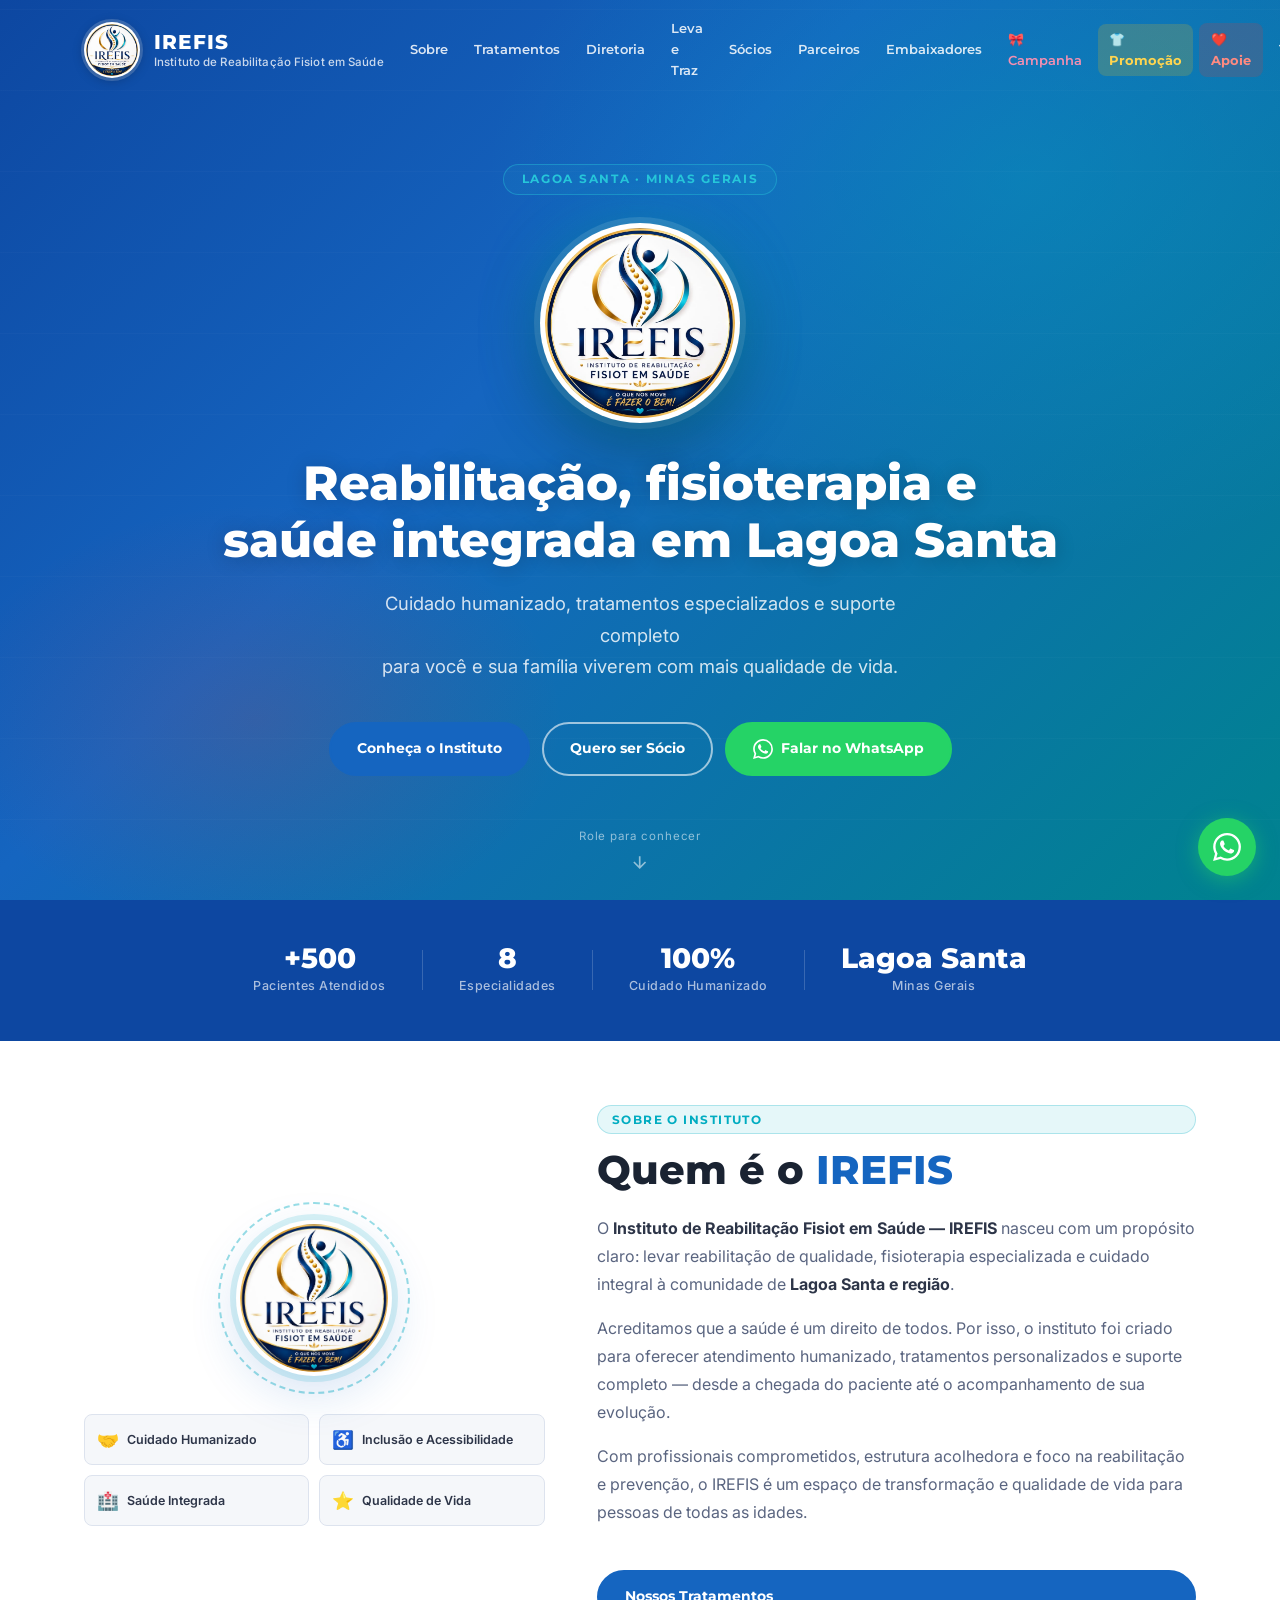
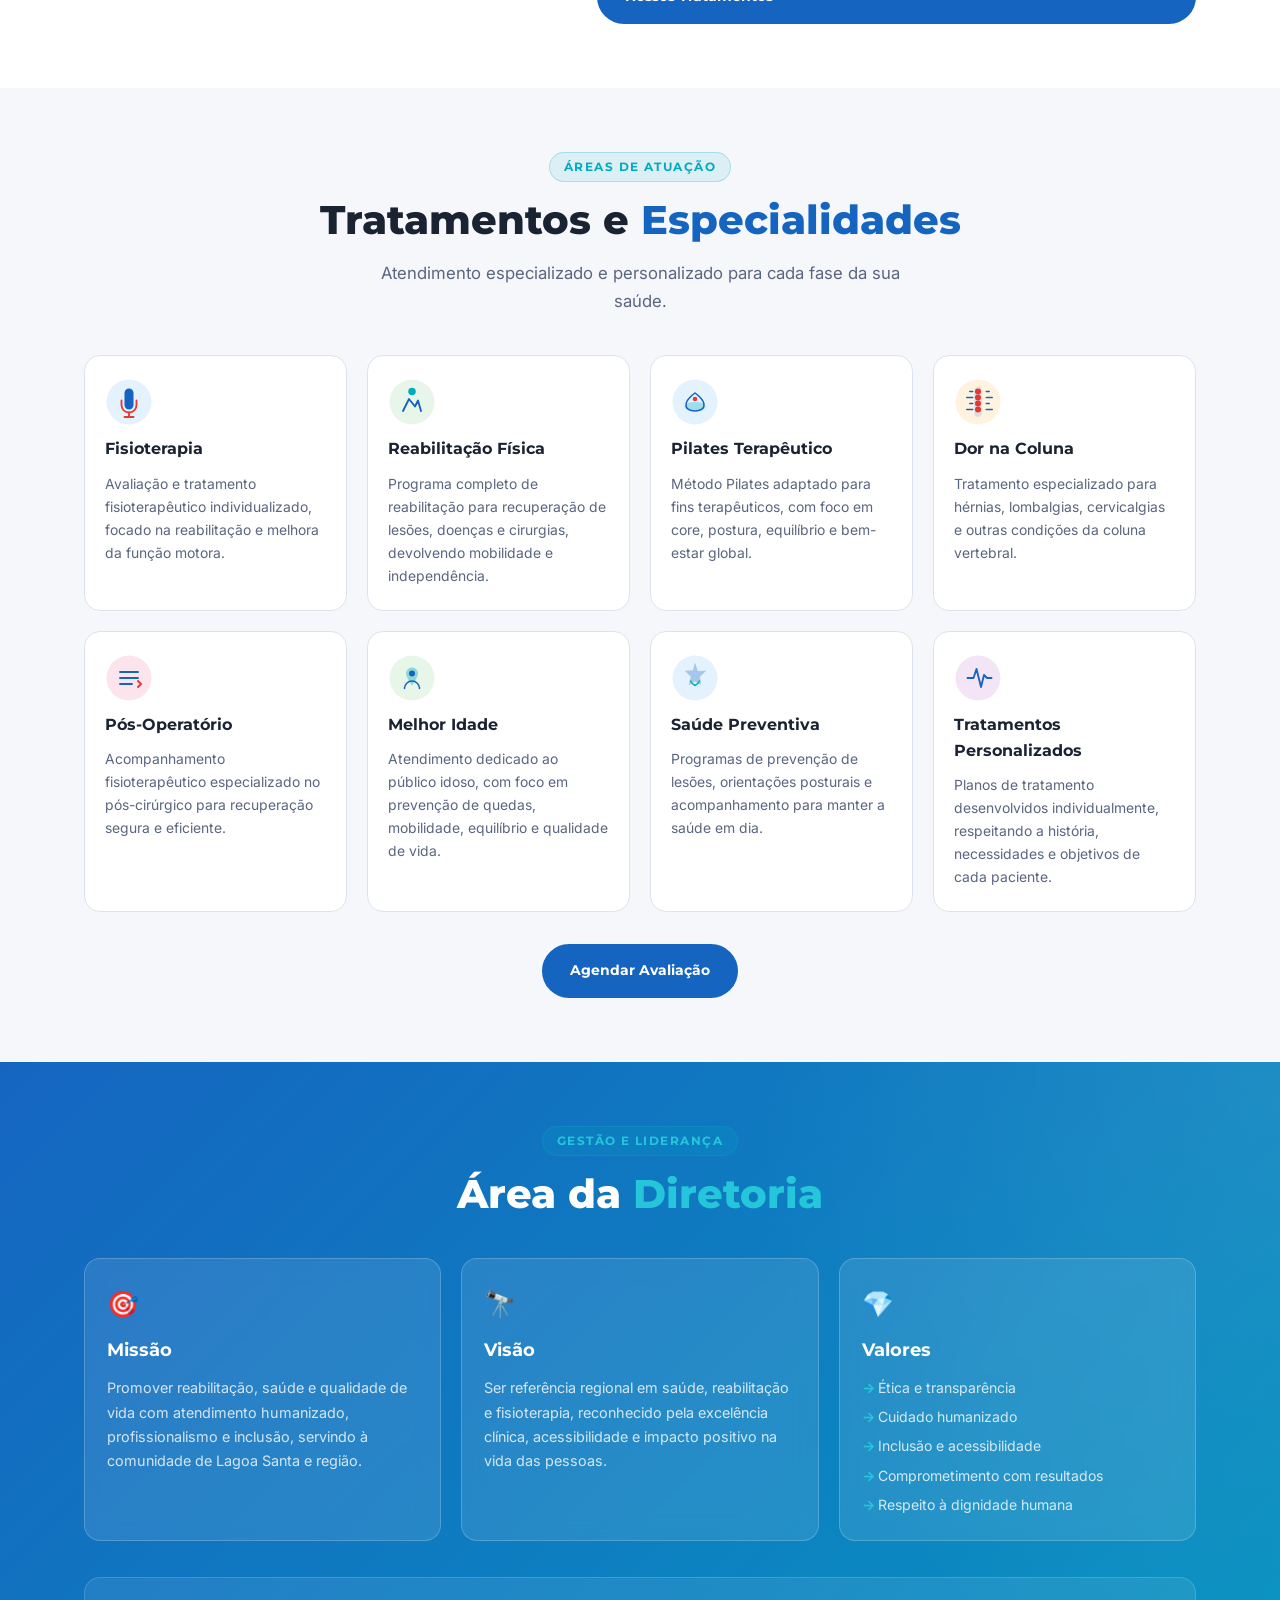
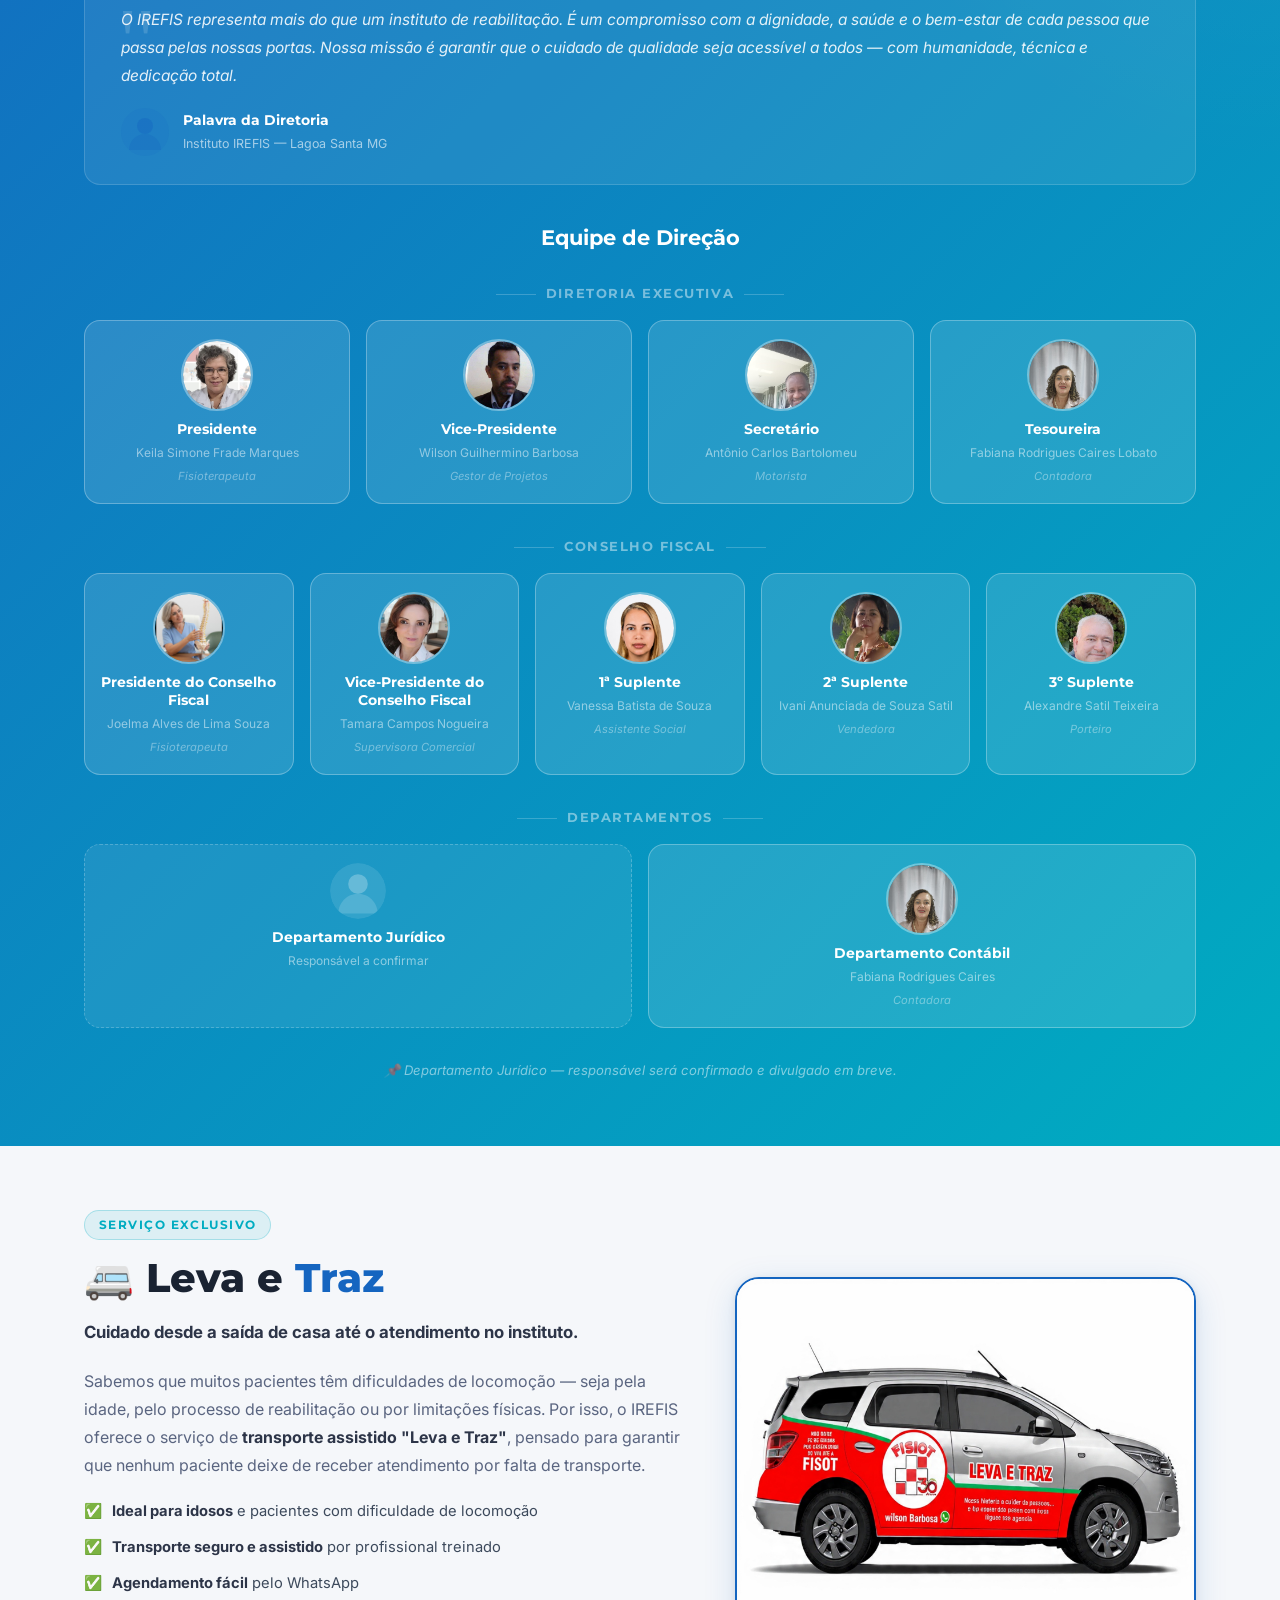
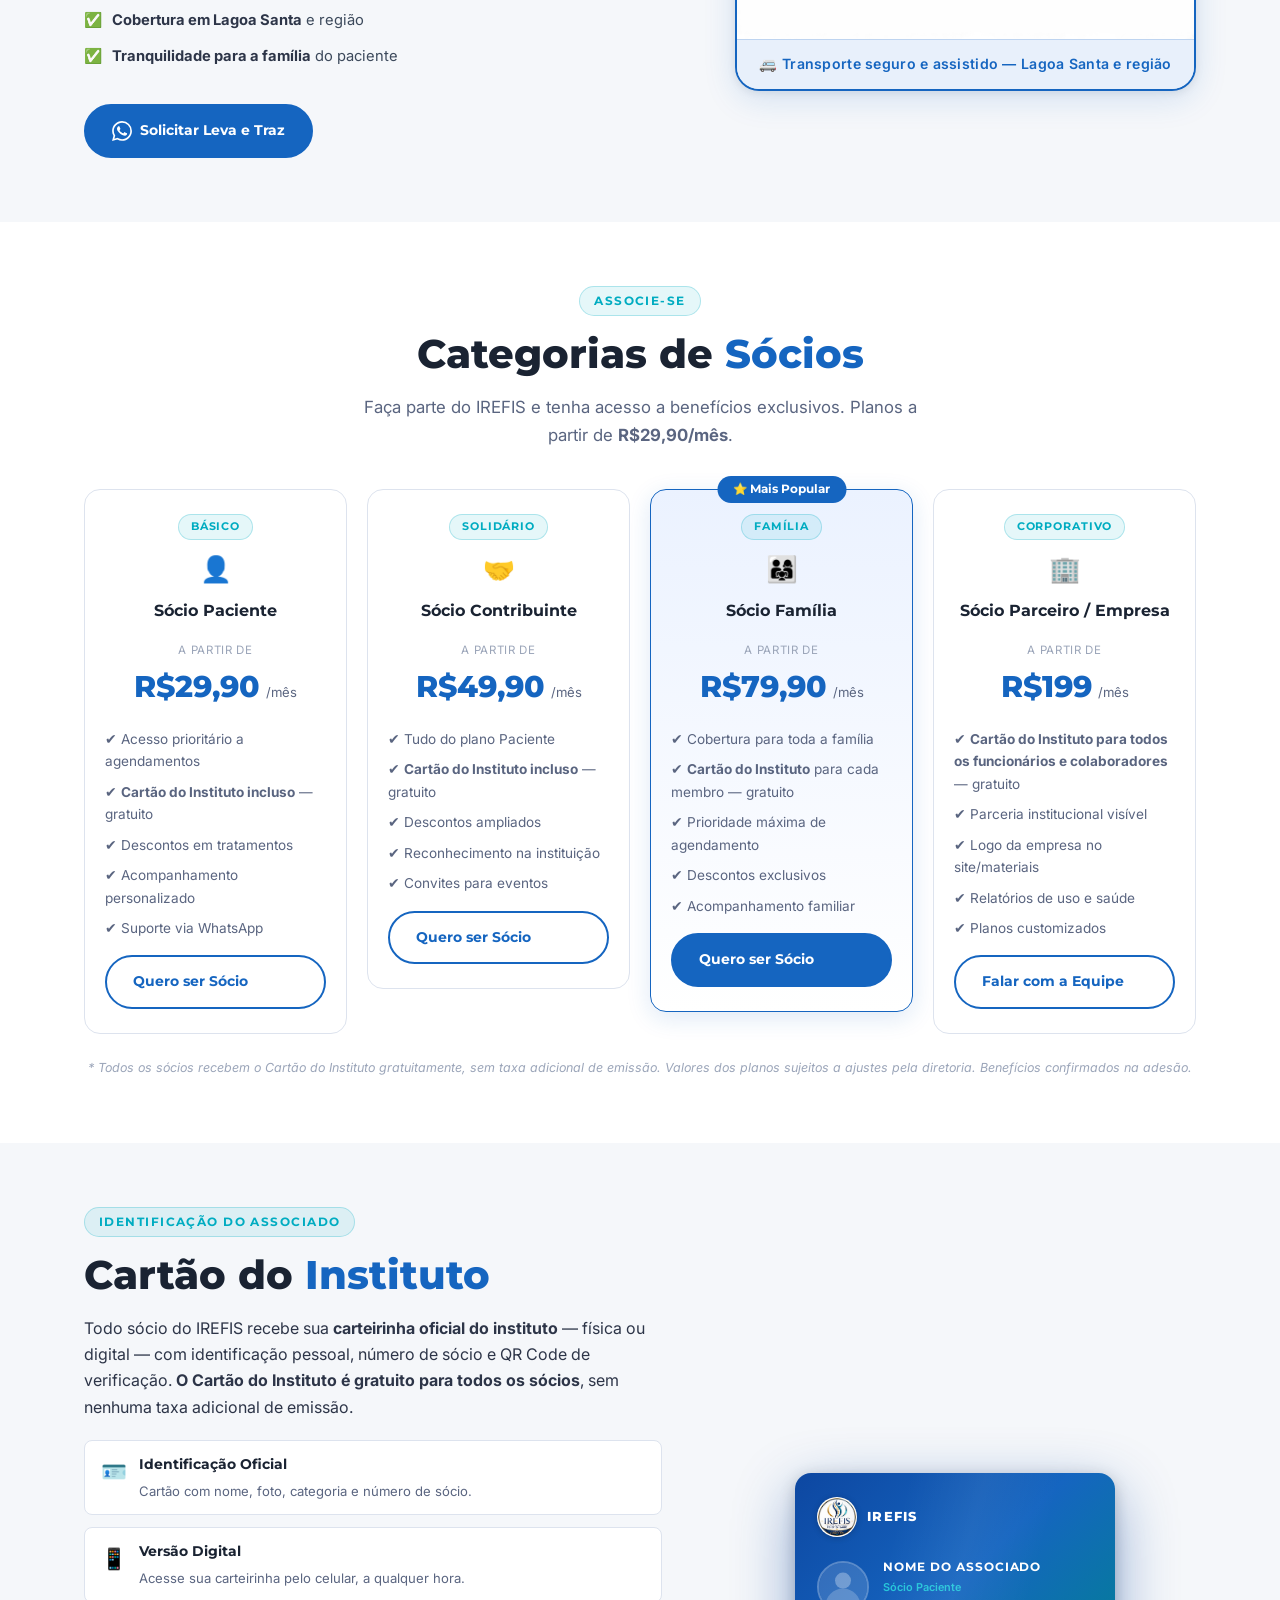
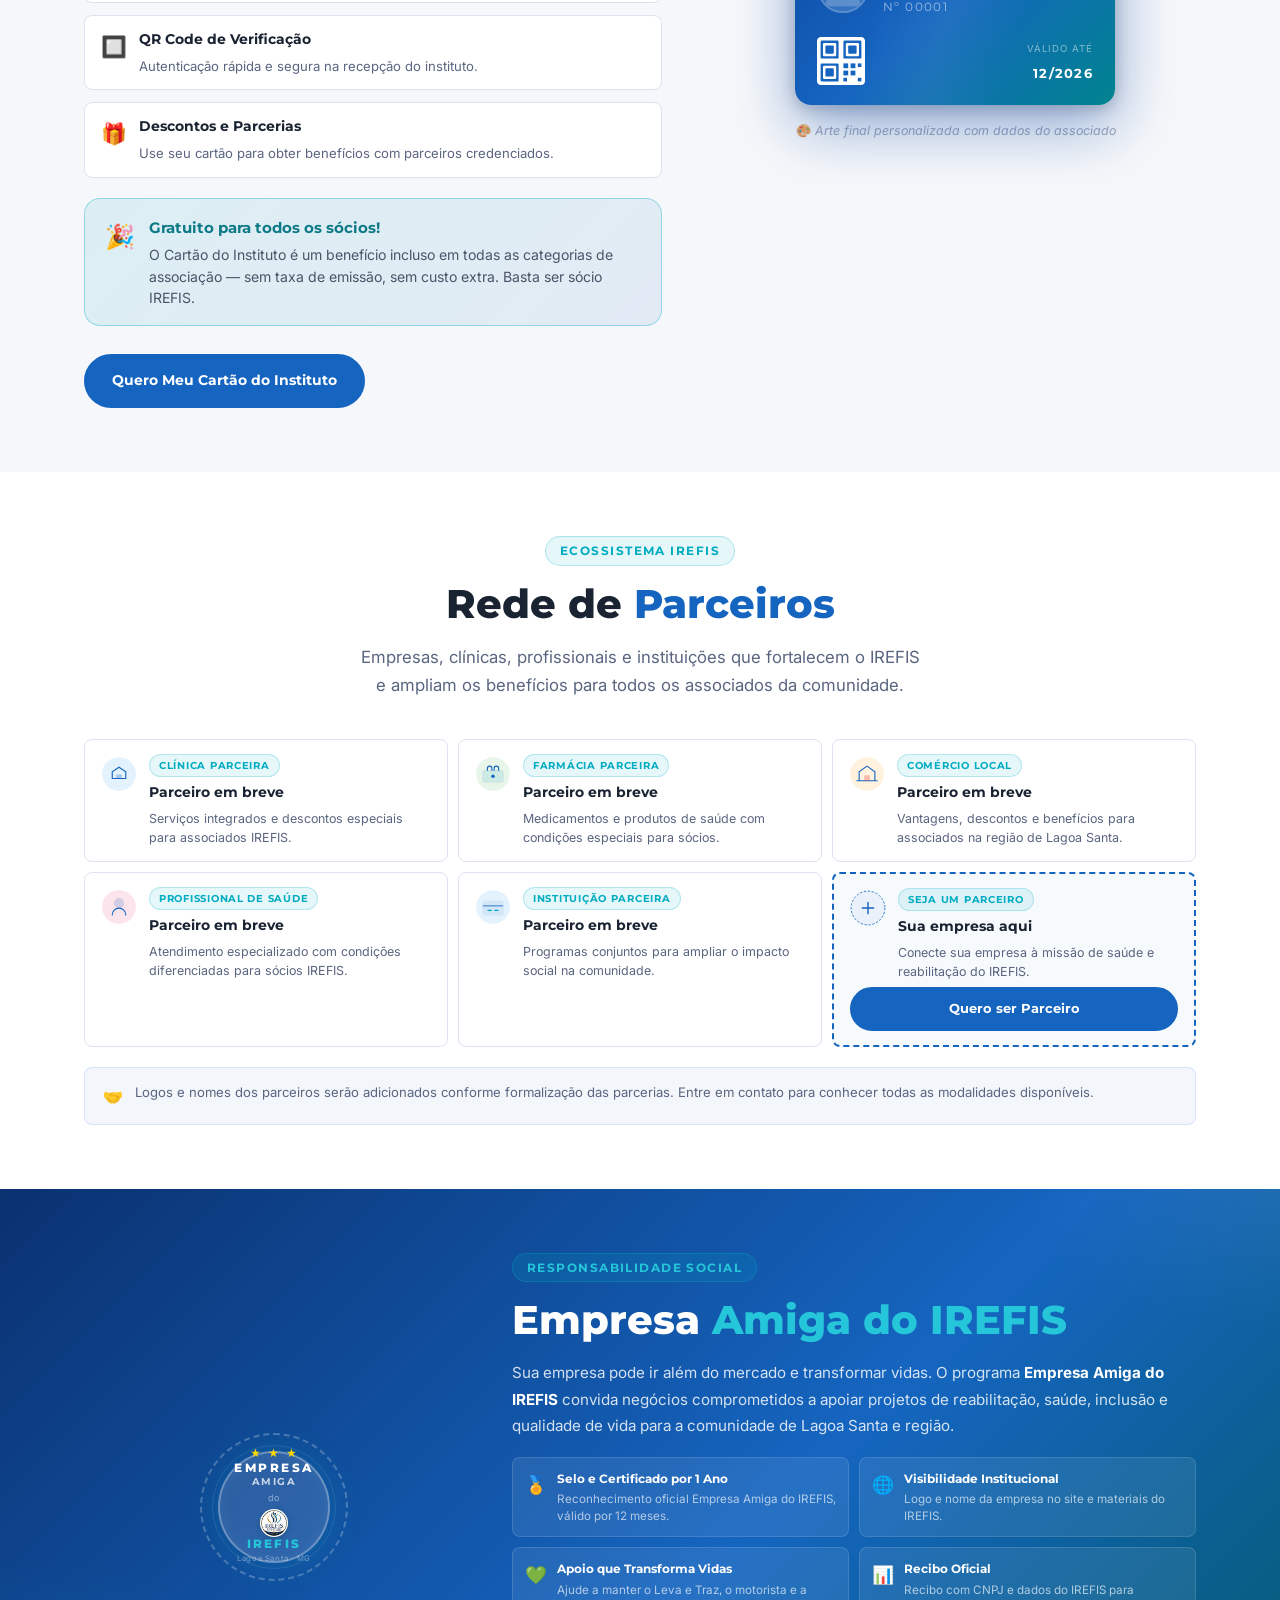
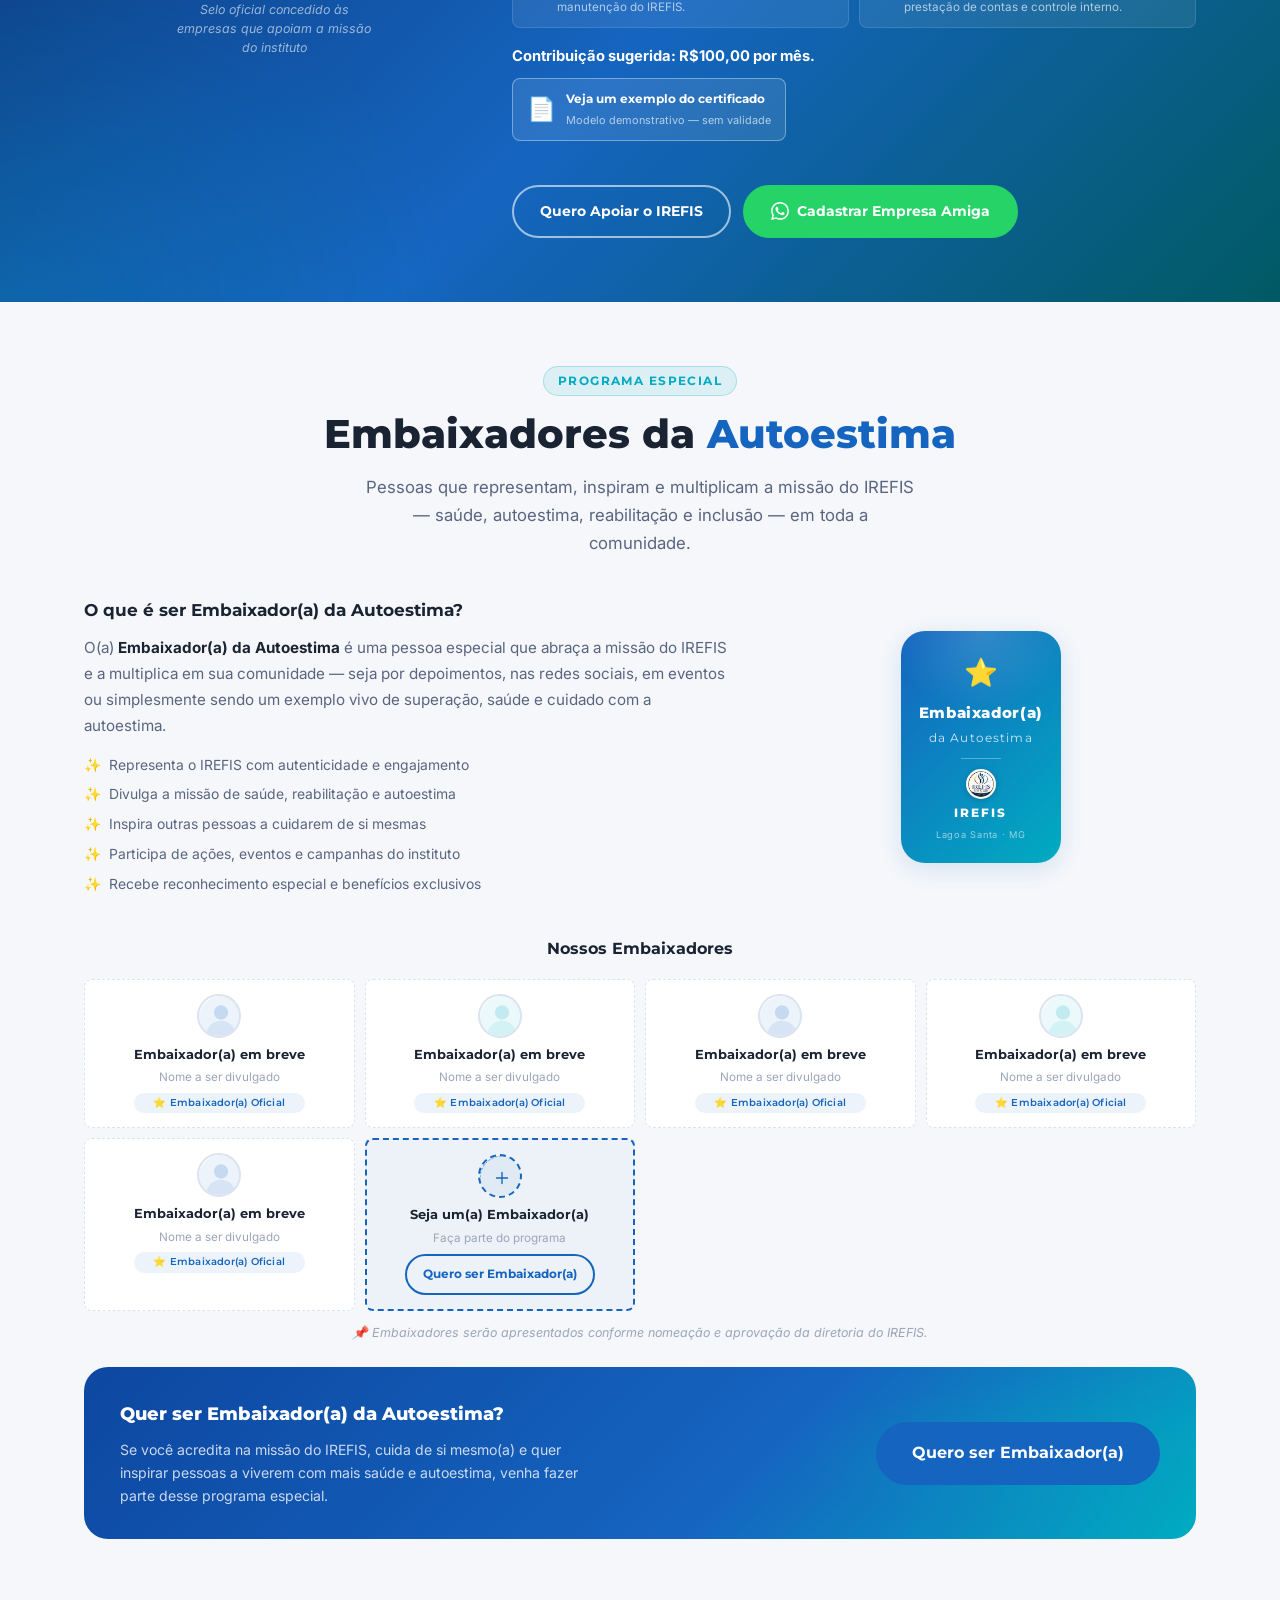
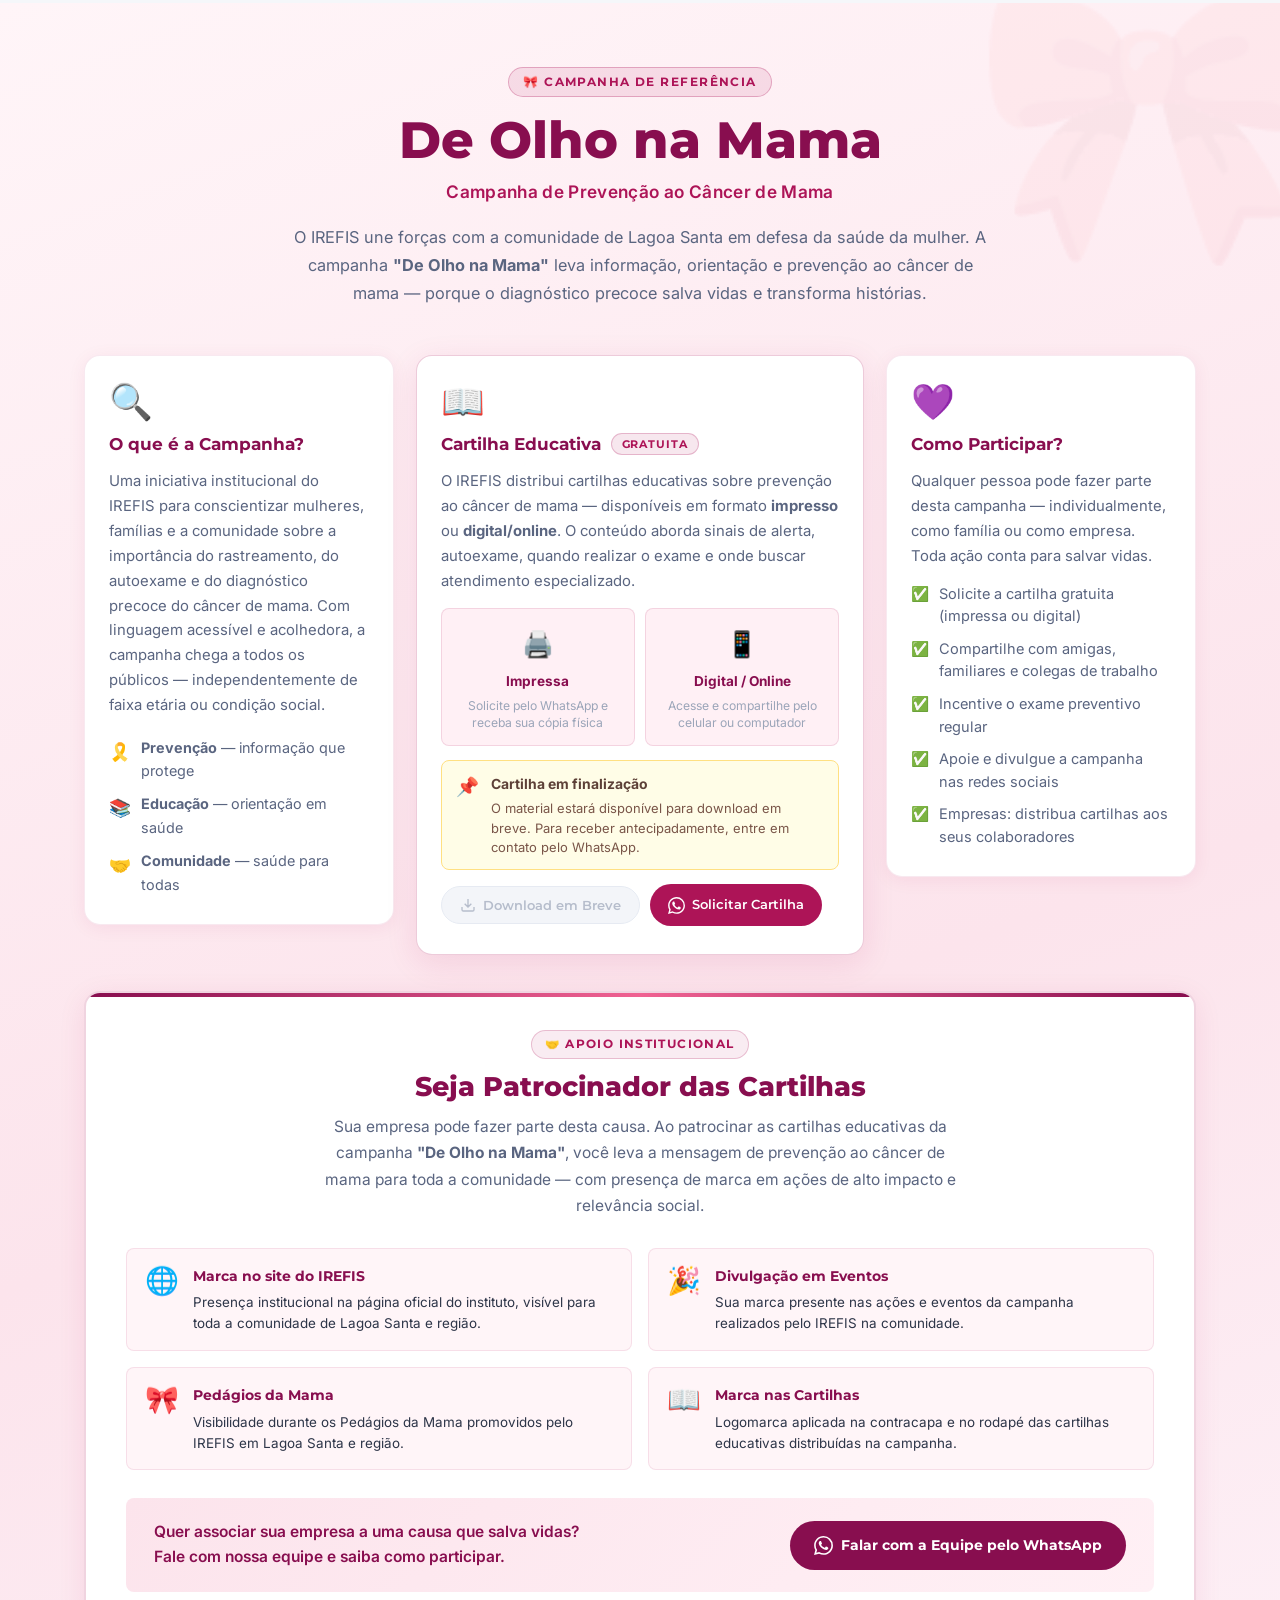
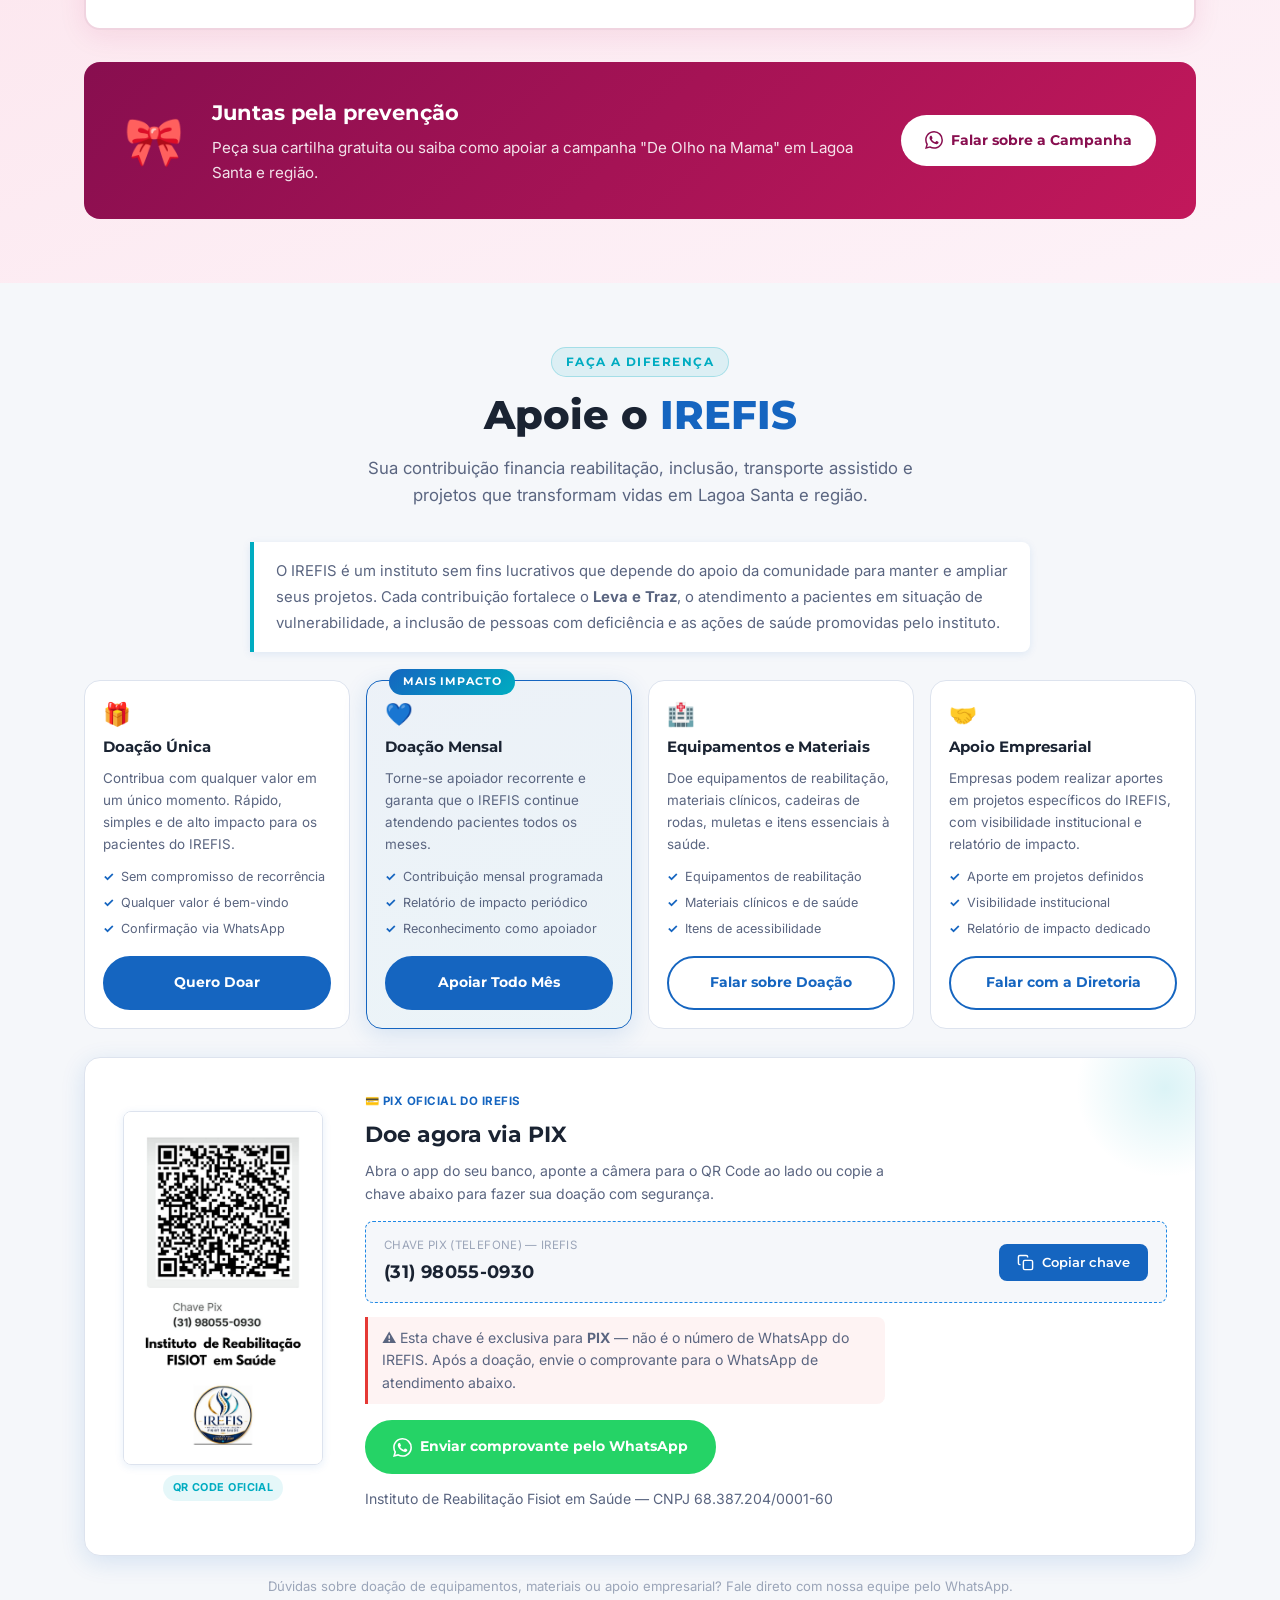
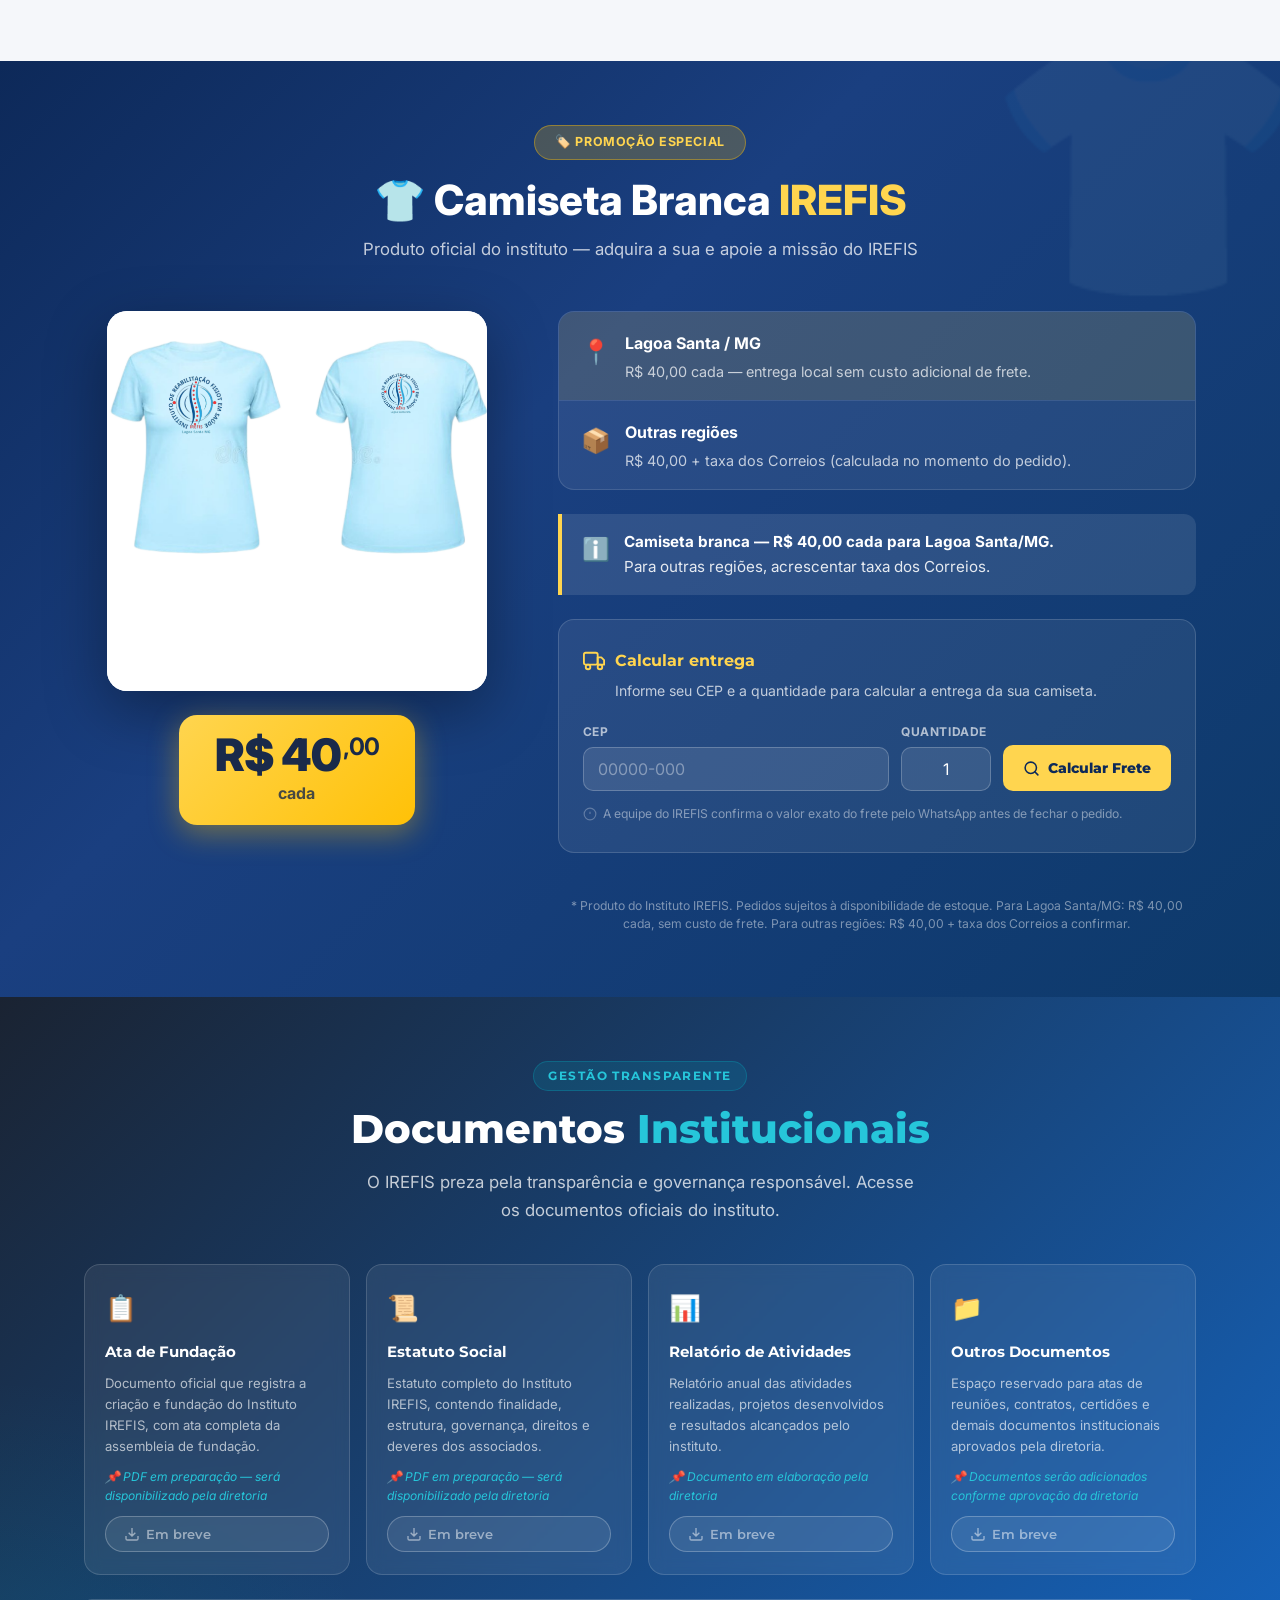
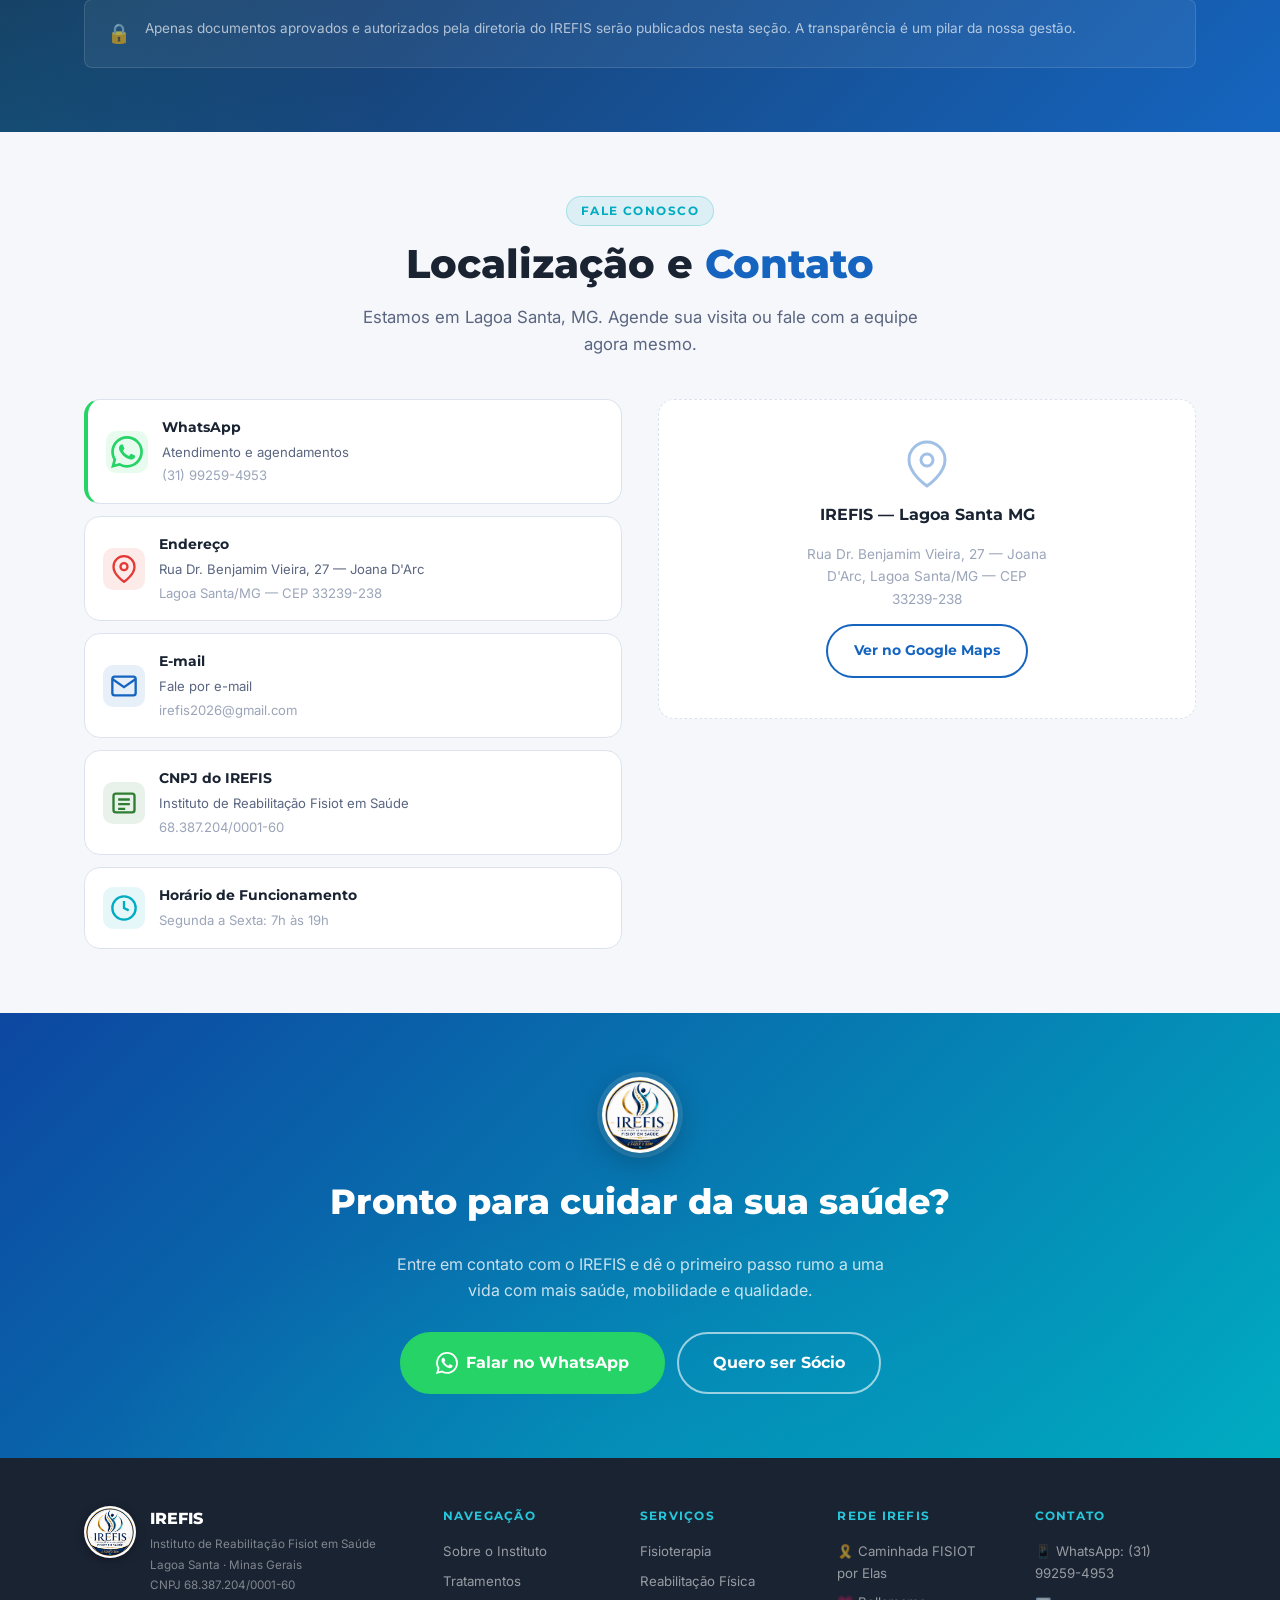
==== commit 4d754a6d: "feat: link IREFIS with Caminhada and Bellamama" ====
--- a/index.html
+++ b/index.html
@@ -1584,6 +1584,11 @@
         <a href="#leva-e-traz">Leva e Traz</a>
         <a href="#cartao">Cartão do Associado</a>
       </div>
+      <div class="footer-links">
+        <h4>Rede IREFIS</h4>
+        <a href="https://caminhadafisiotporelas.com.br" target="_blank" rel="noopener noreferrer">🎗️ Caminhada FISIOT por Elas</a>
+        <a href="https://bellamamaevc.com.br" target="_blank" rel="noopener noreferrer">💗 Bellamama Cosméticos</a>
+      </div>
       <div class="footer-contato">
         <h4>Contato</h4>
         <a href="https://wa.me/553192594953" target="_blank">📱 WhatsApp: (31) 99259-4953</a>
--- a/styles.css
+++ b/styles.css
@@ -1134,7 +1134,7 @@
 }
 .footer-inner {
   display: grid;
-  grid-template-columns: 2fr 1fr 1fr 1fr;
+  grid-template-columns: 2fr 1fr 1fr 1fr 1fr;
   gap: 36px;
   padding-bottom: 36px;
   border-bottom: 1px solid rgba(255,255,255,0.08);
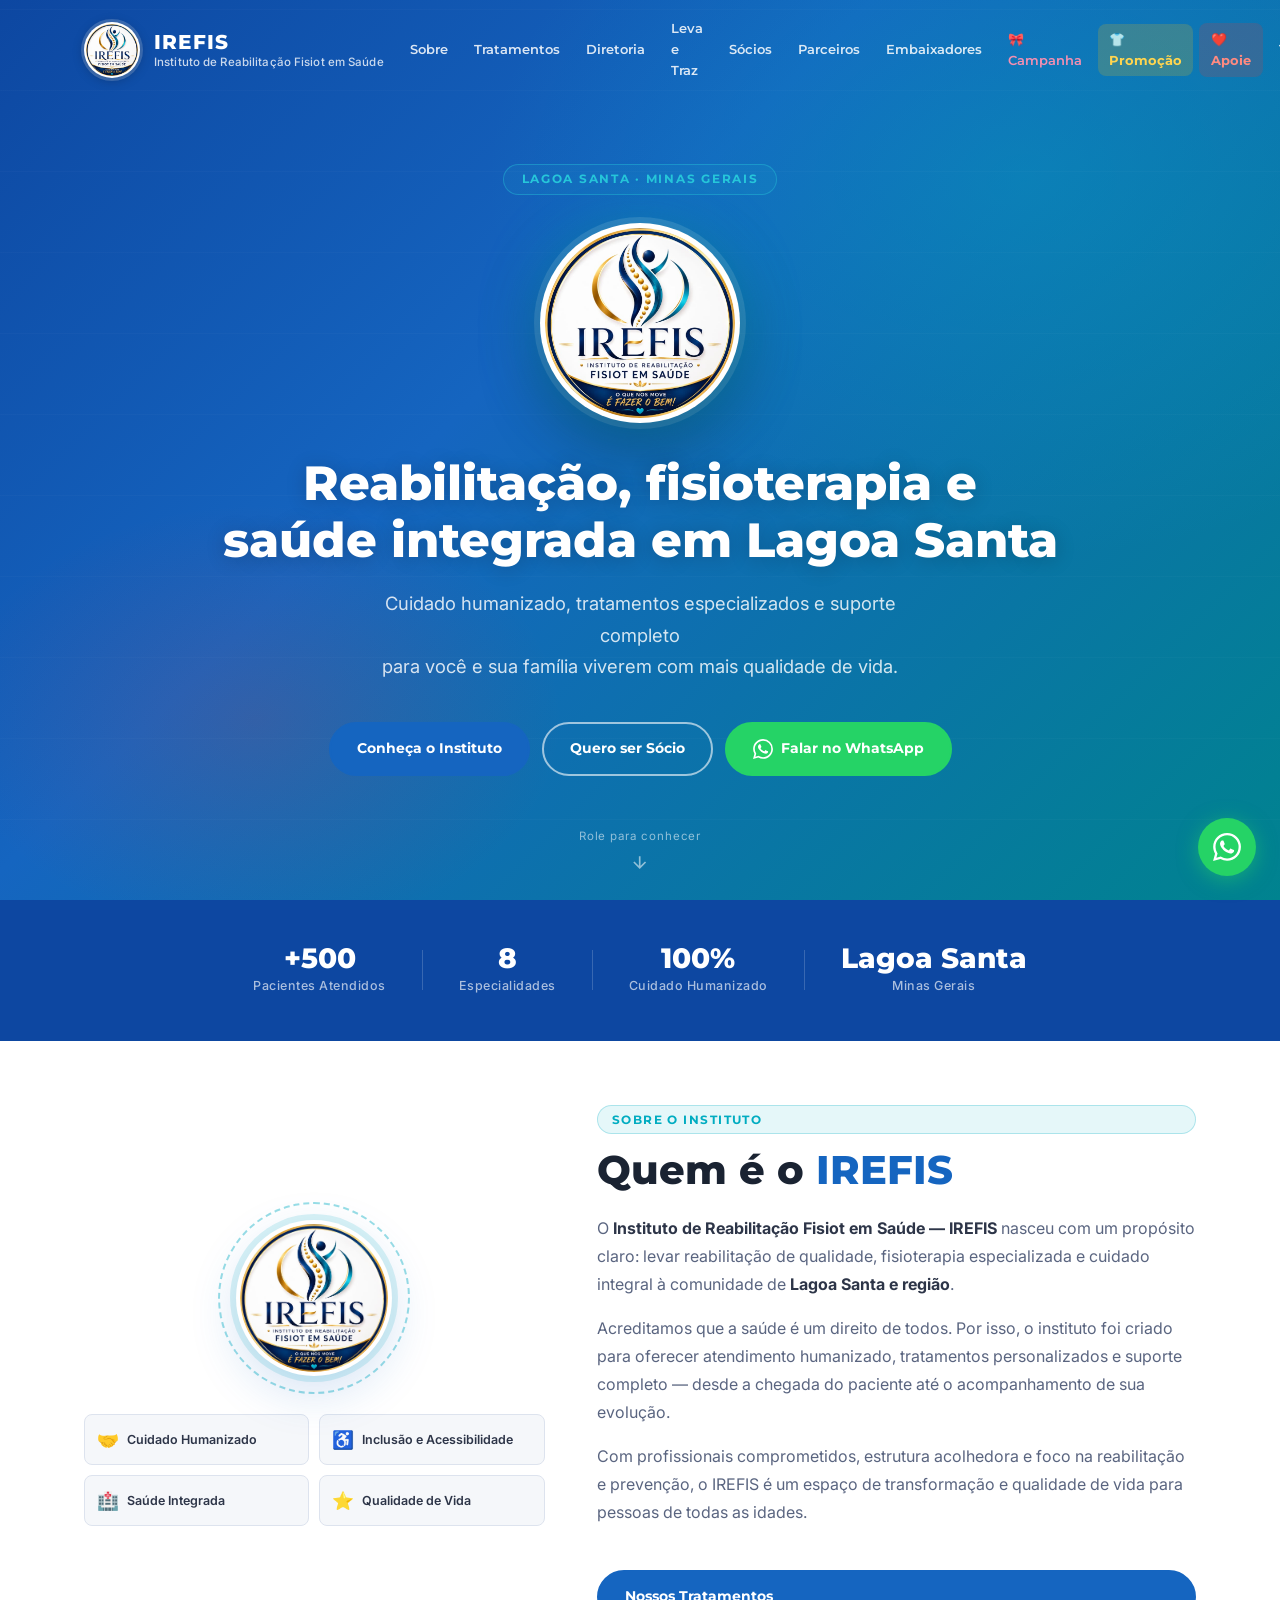
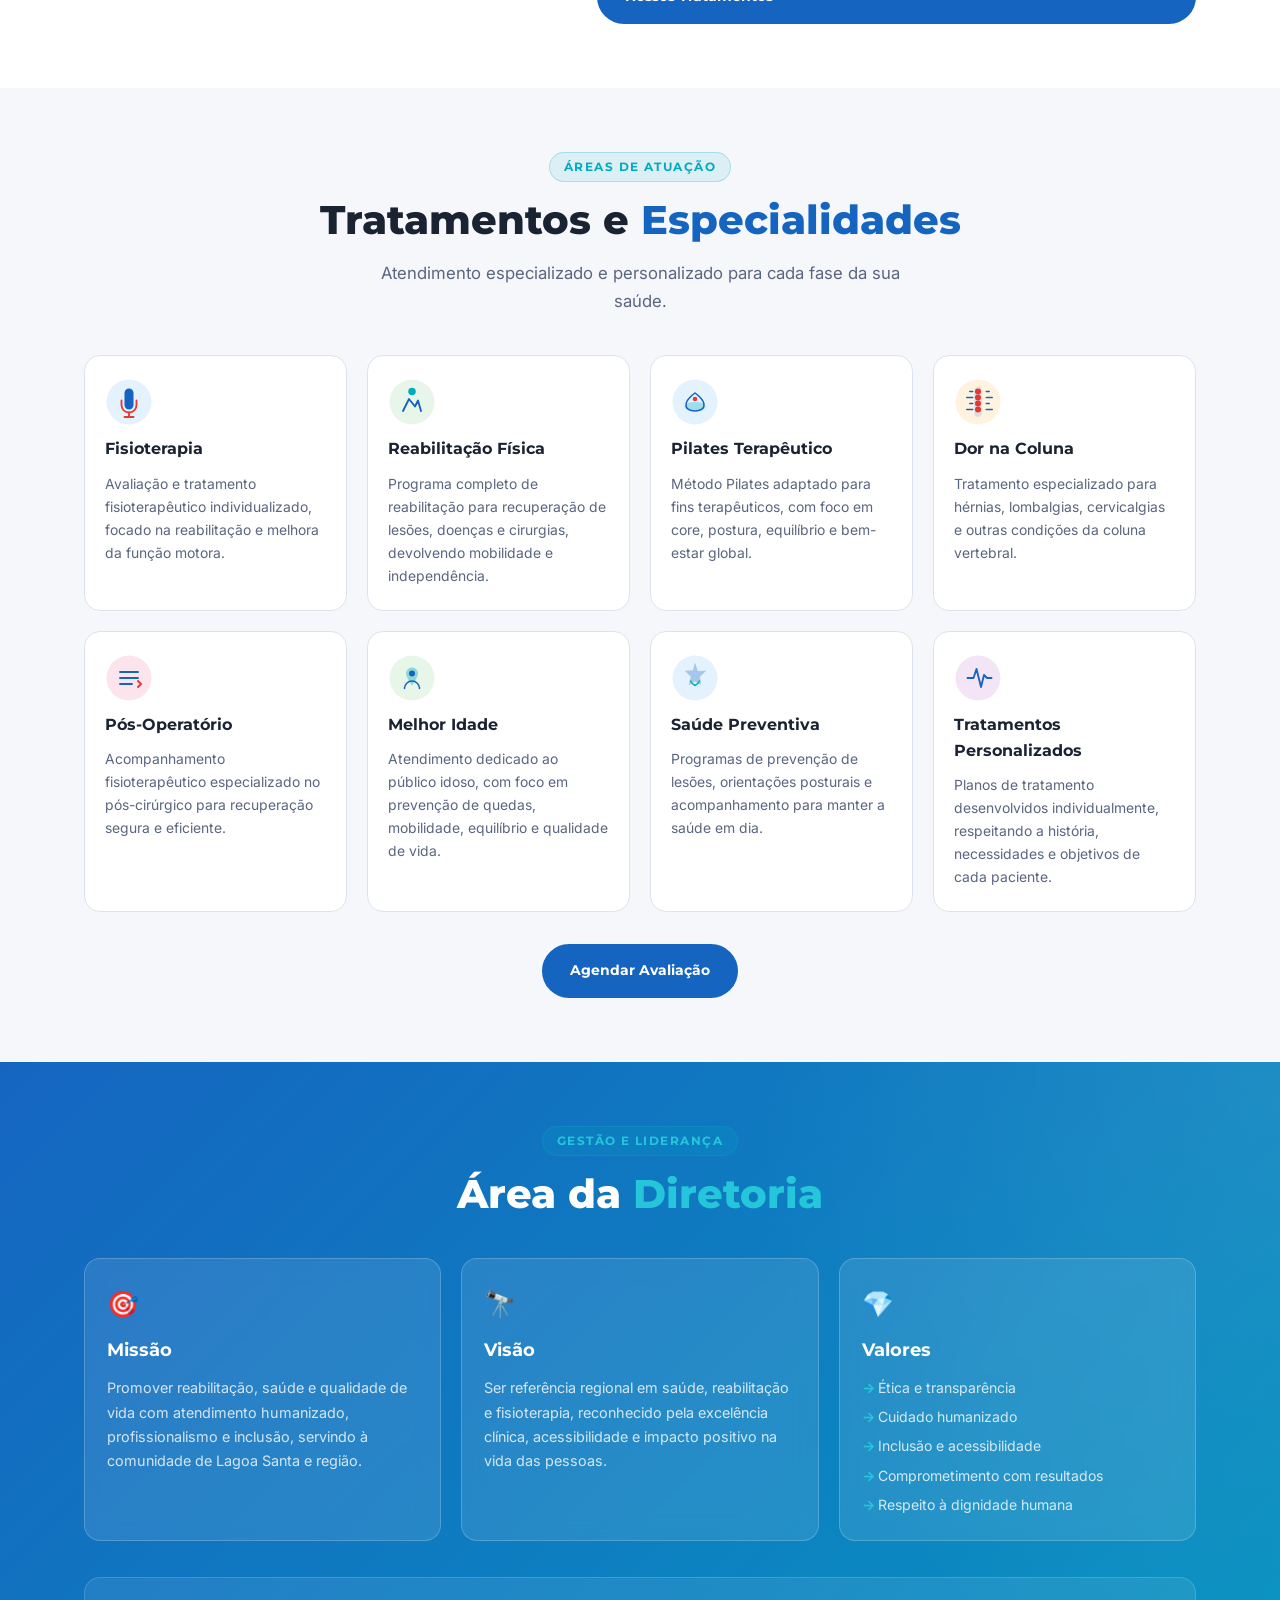
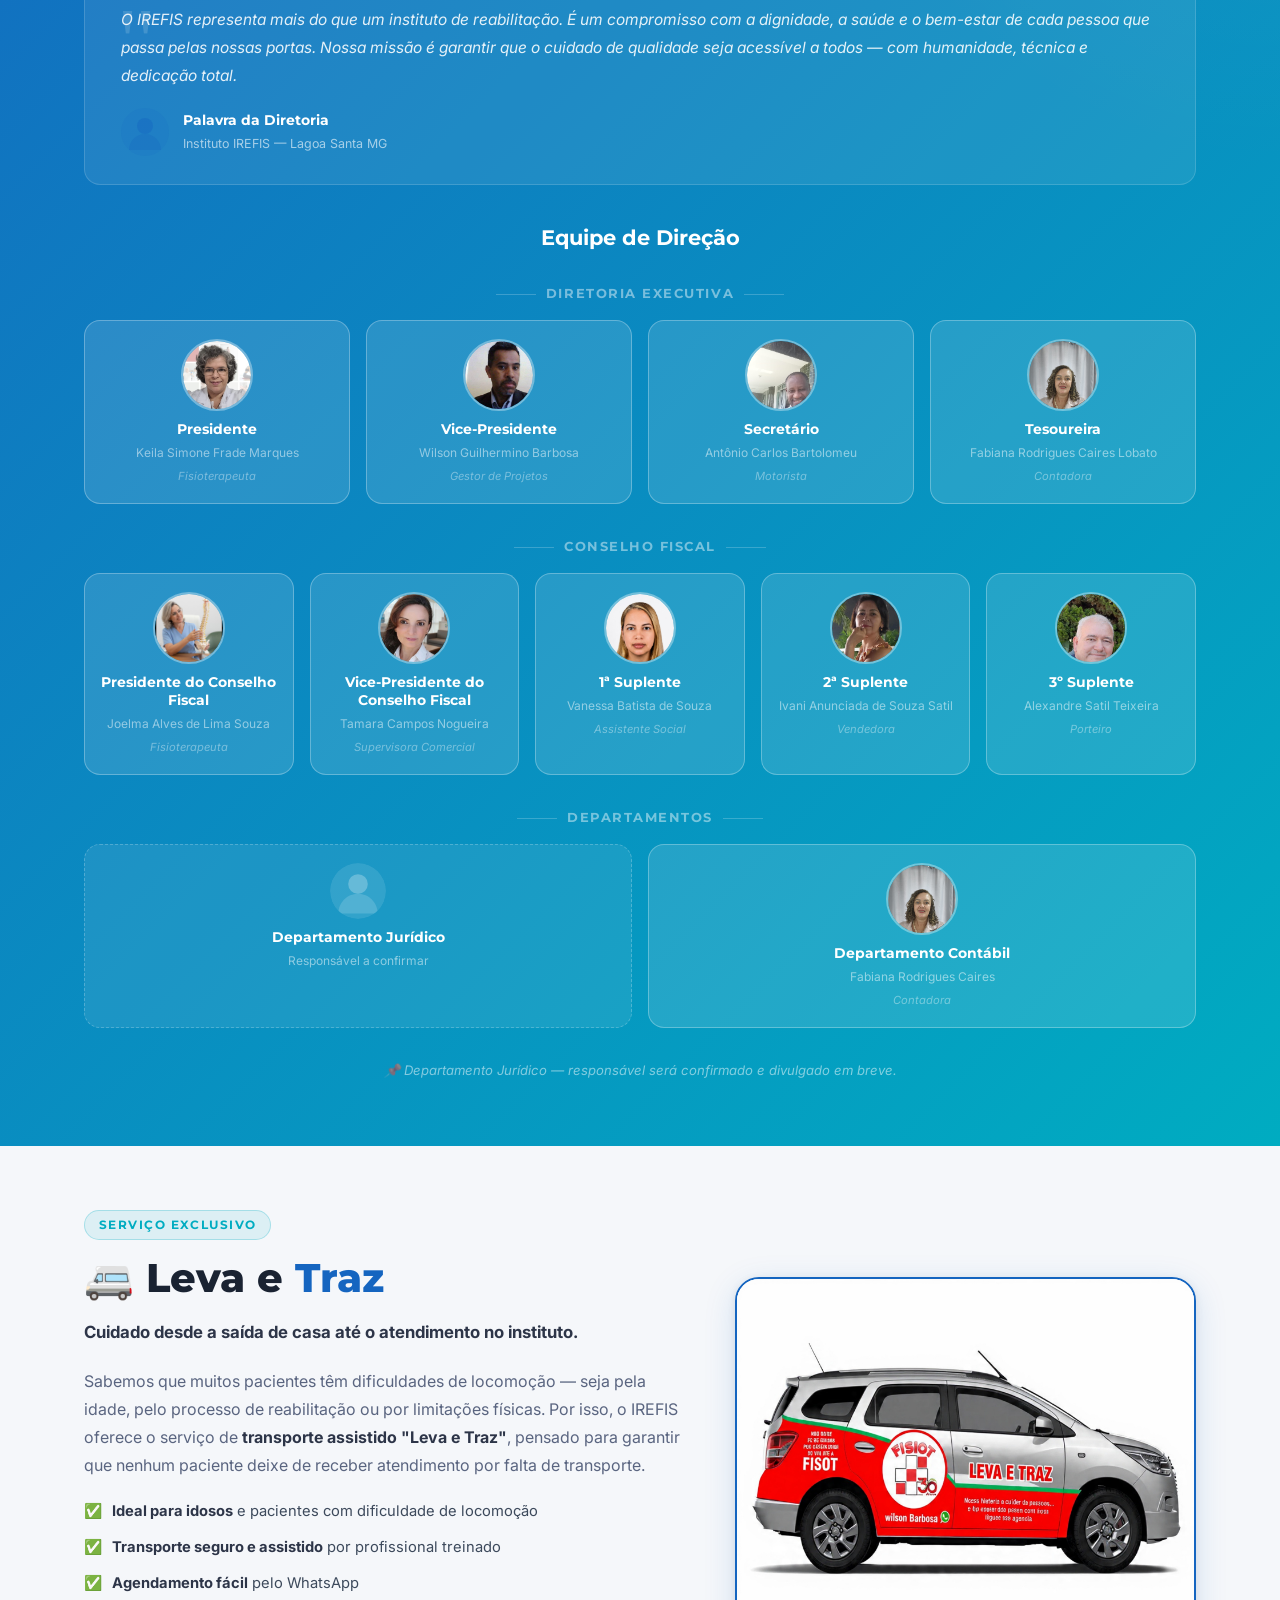
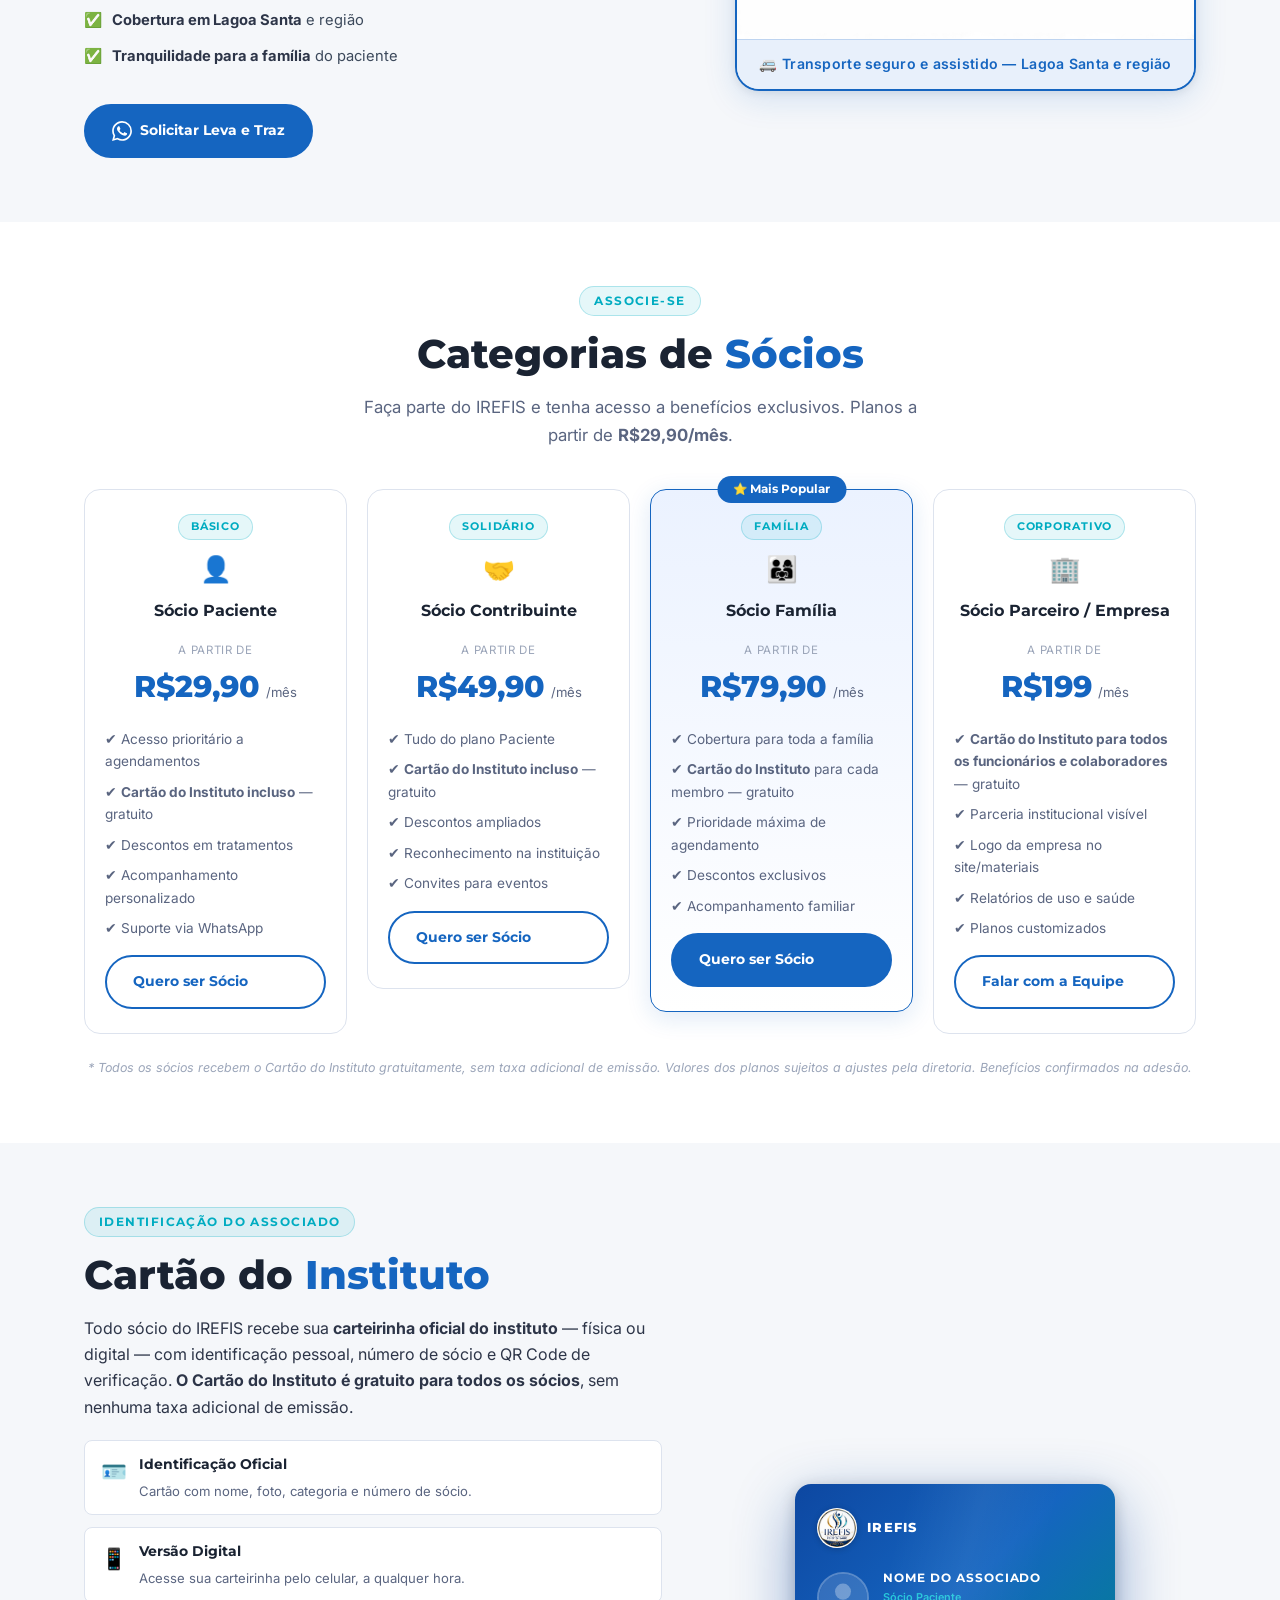
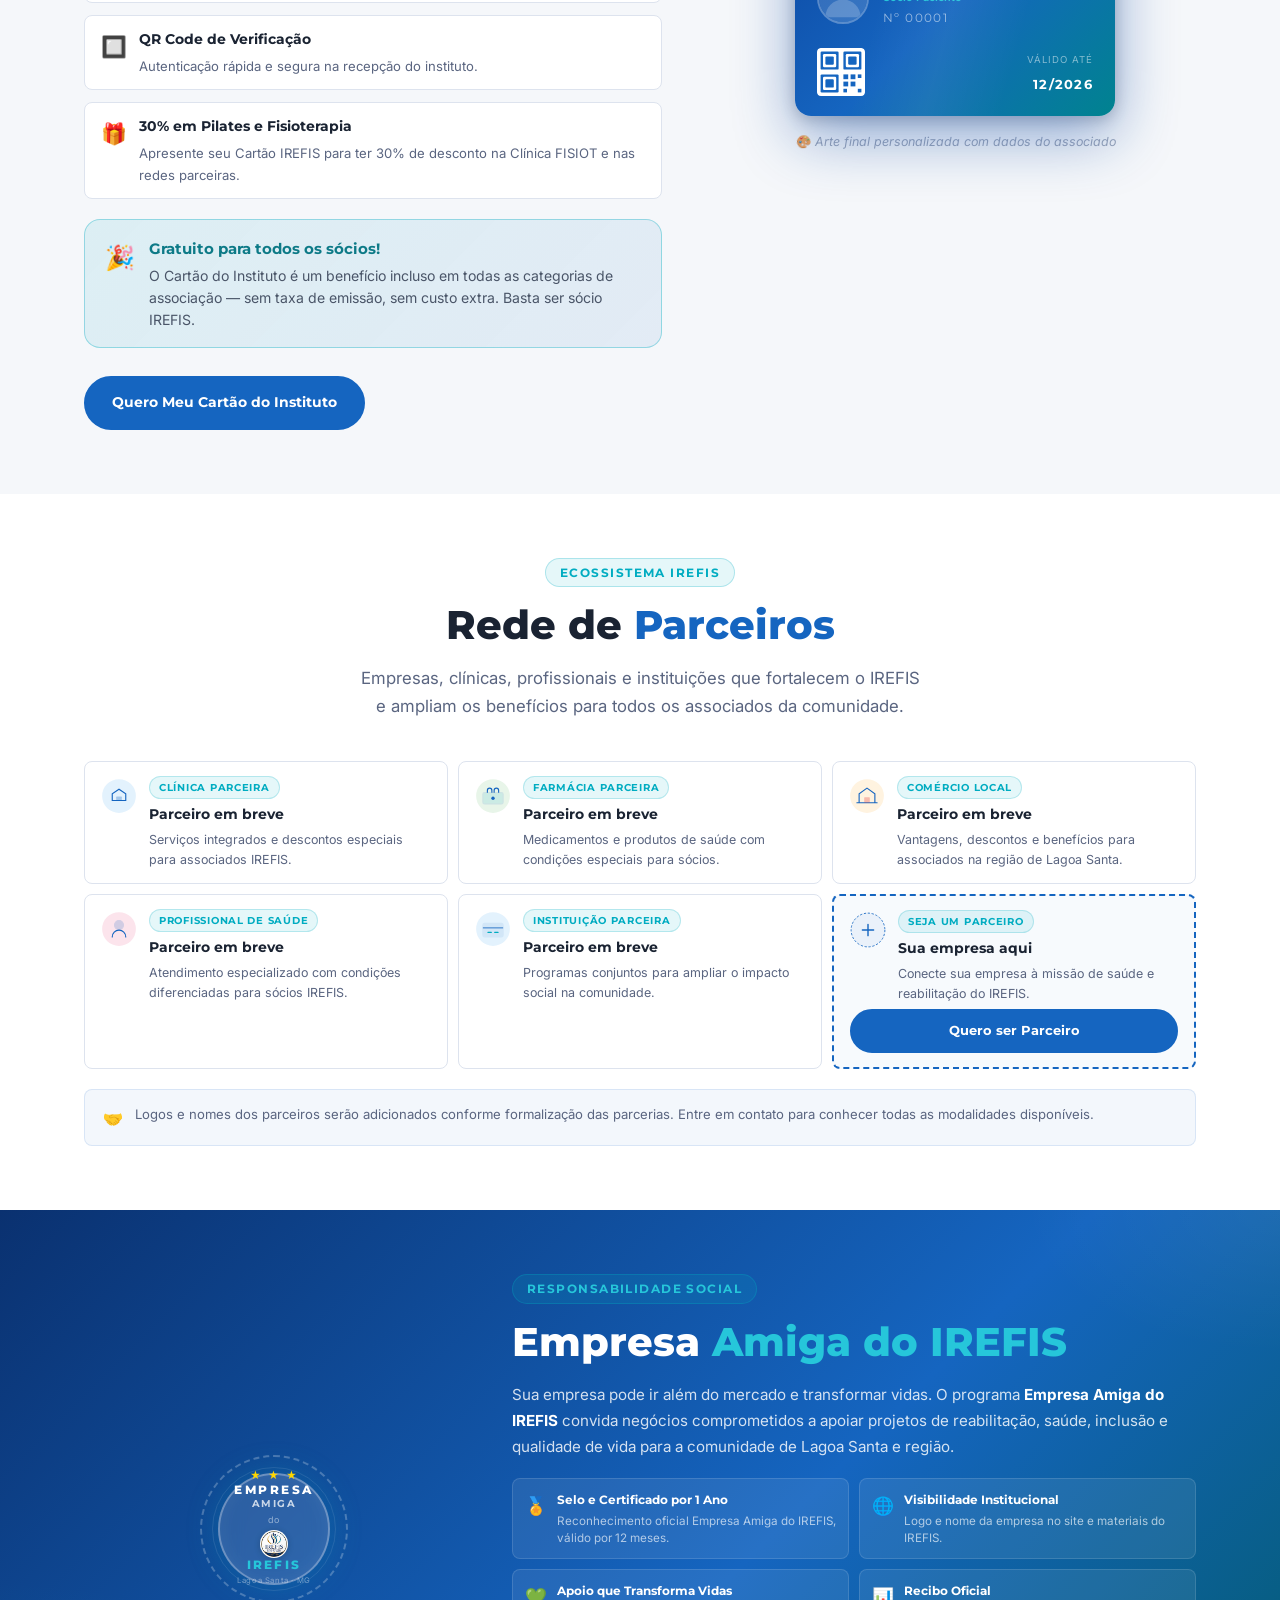
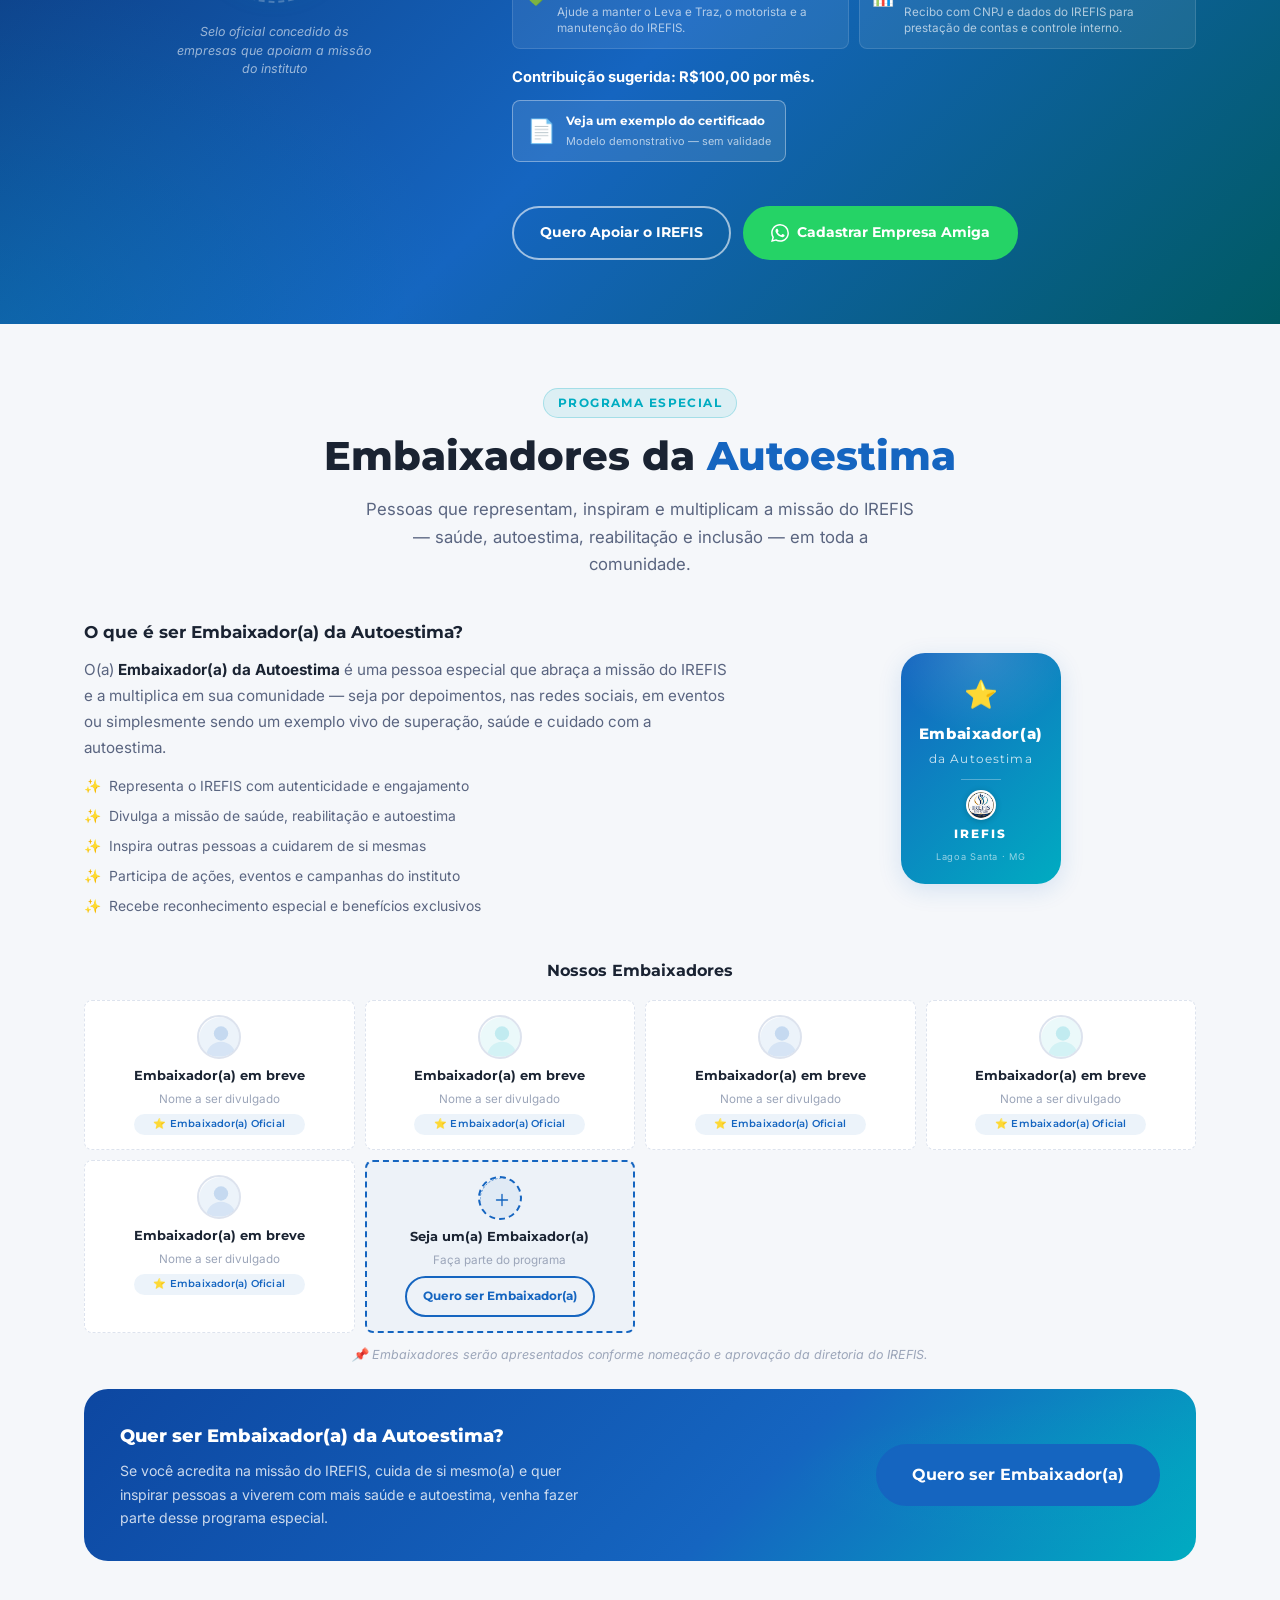
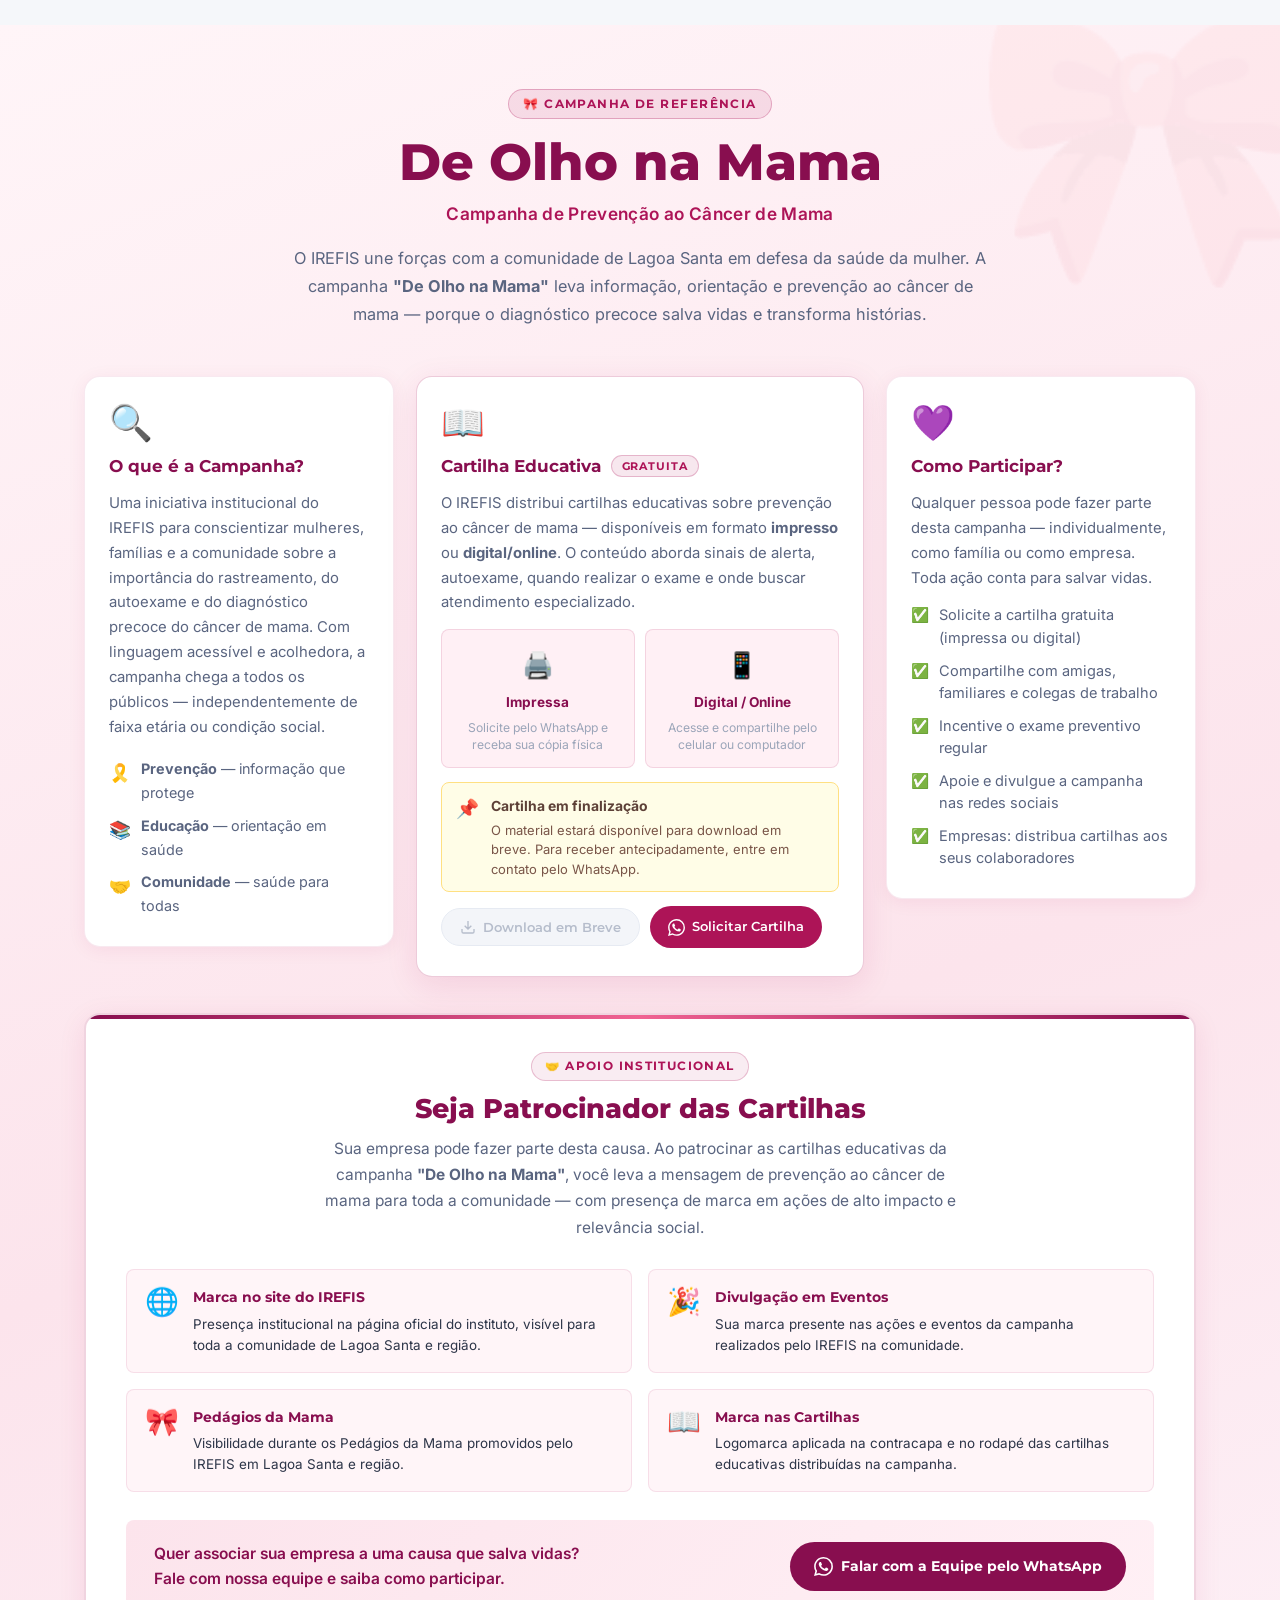
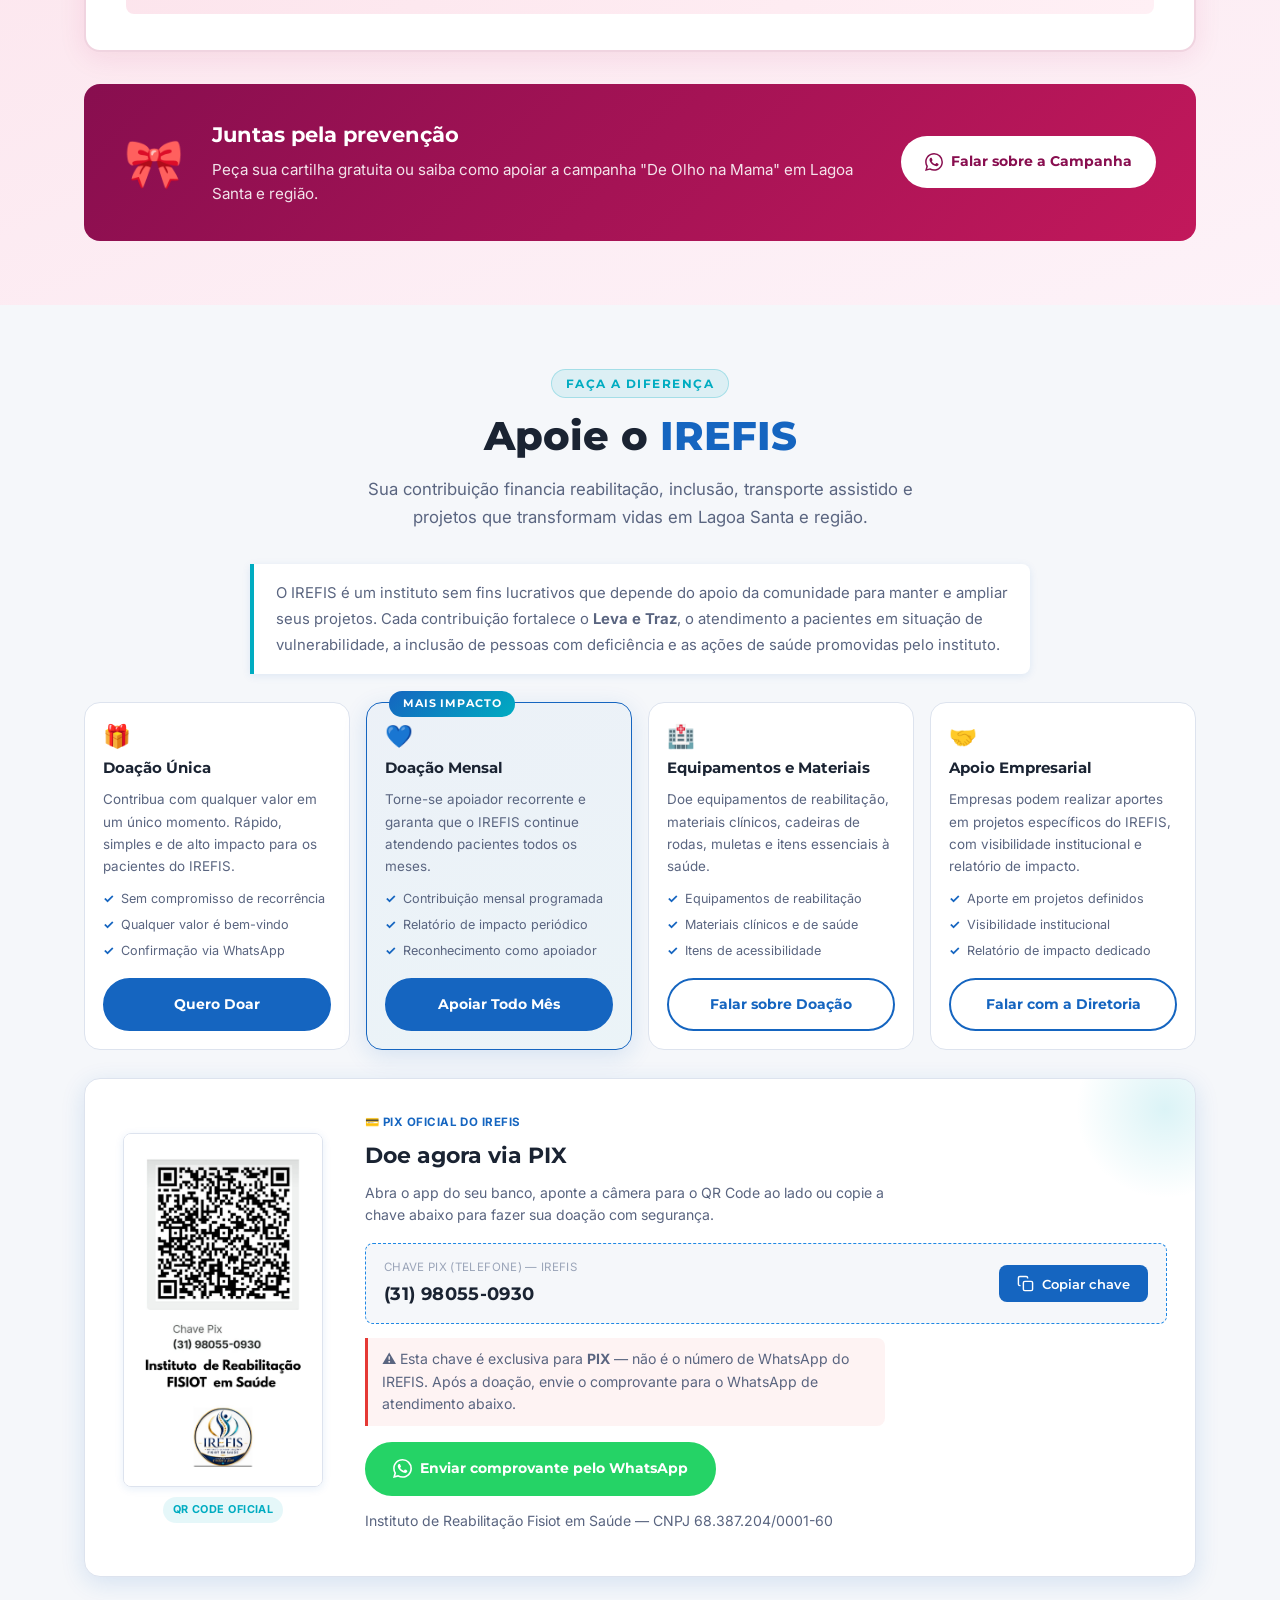
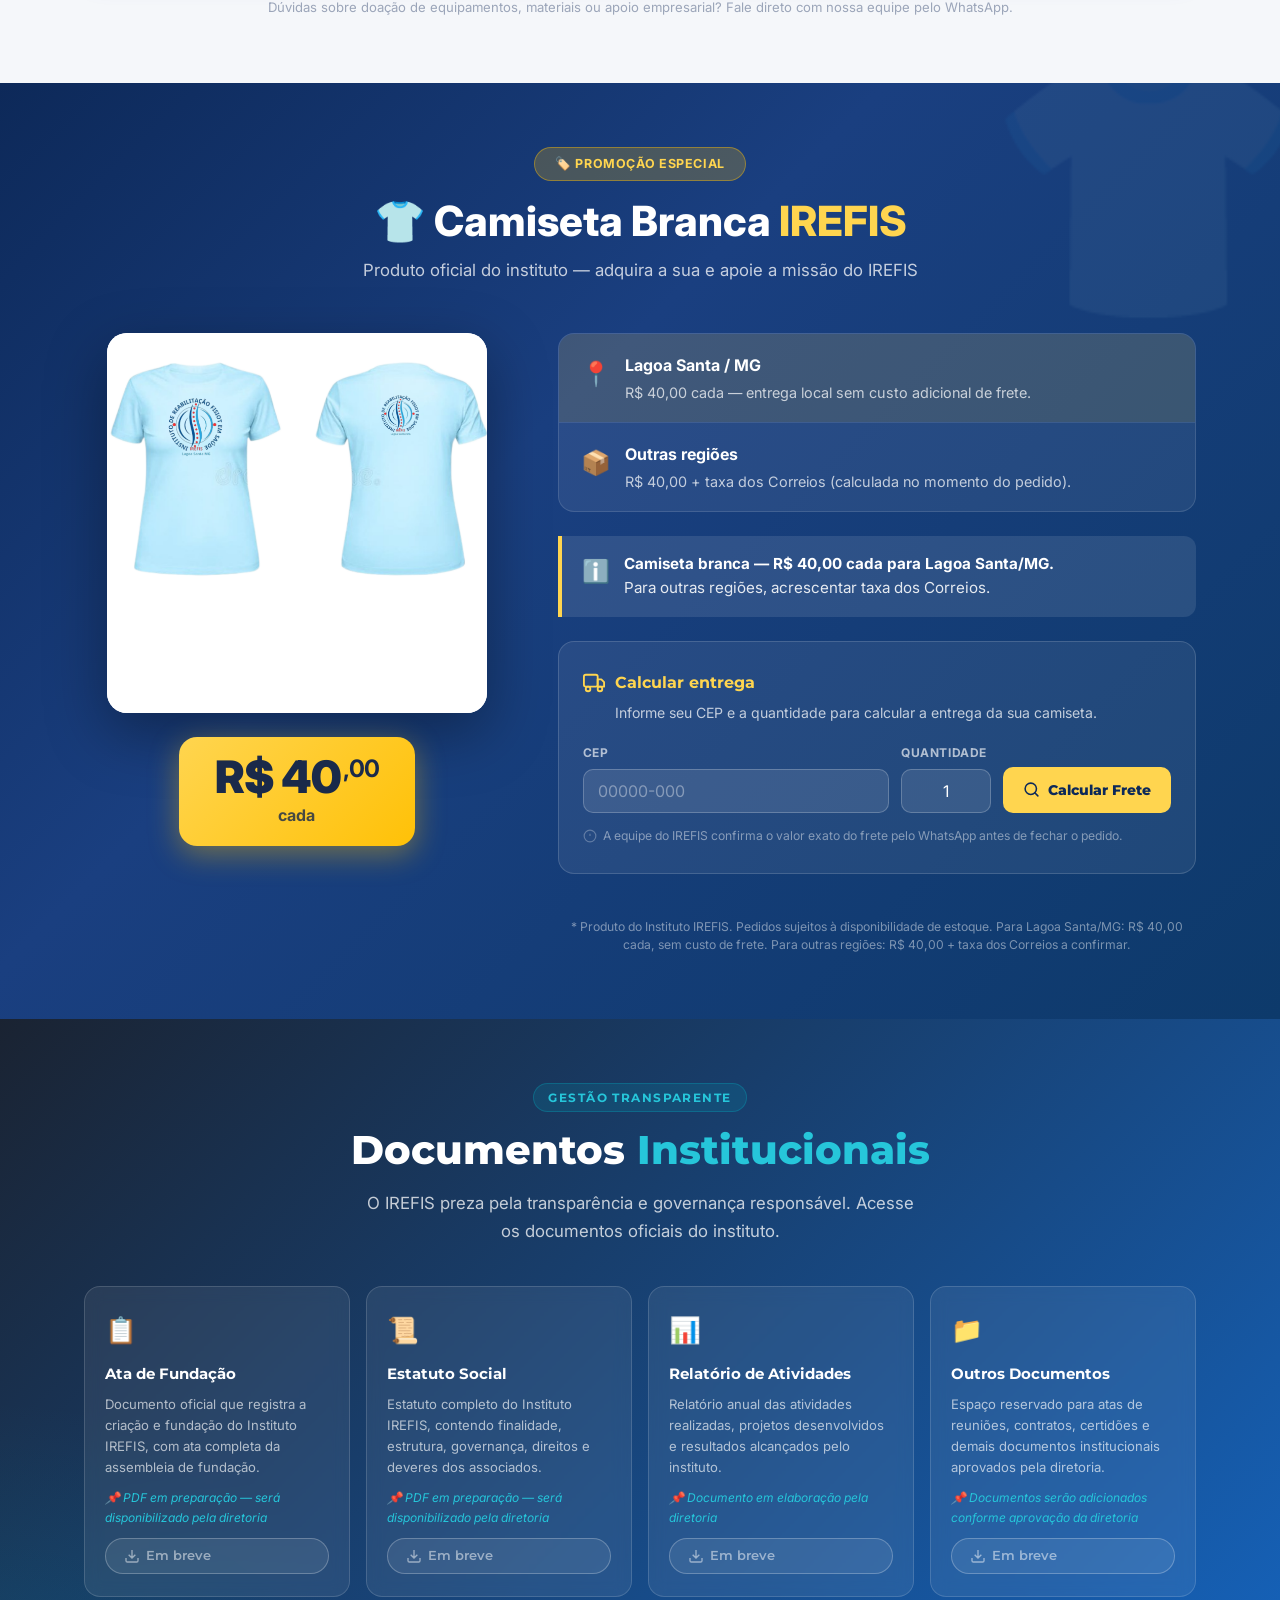
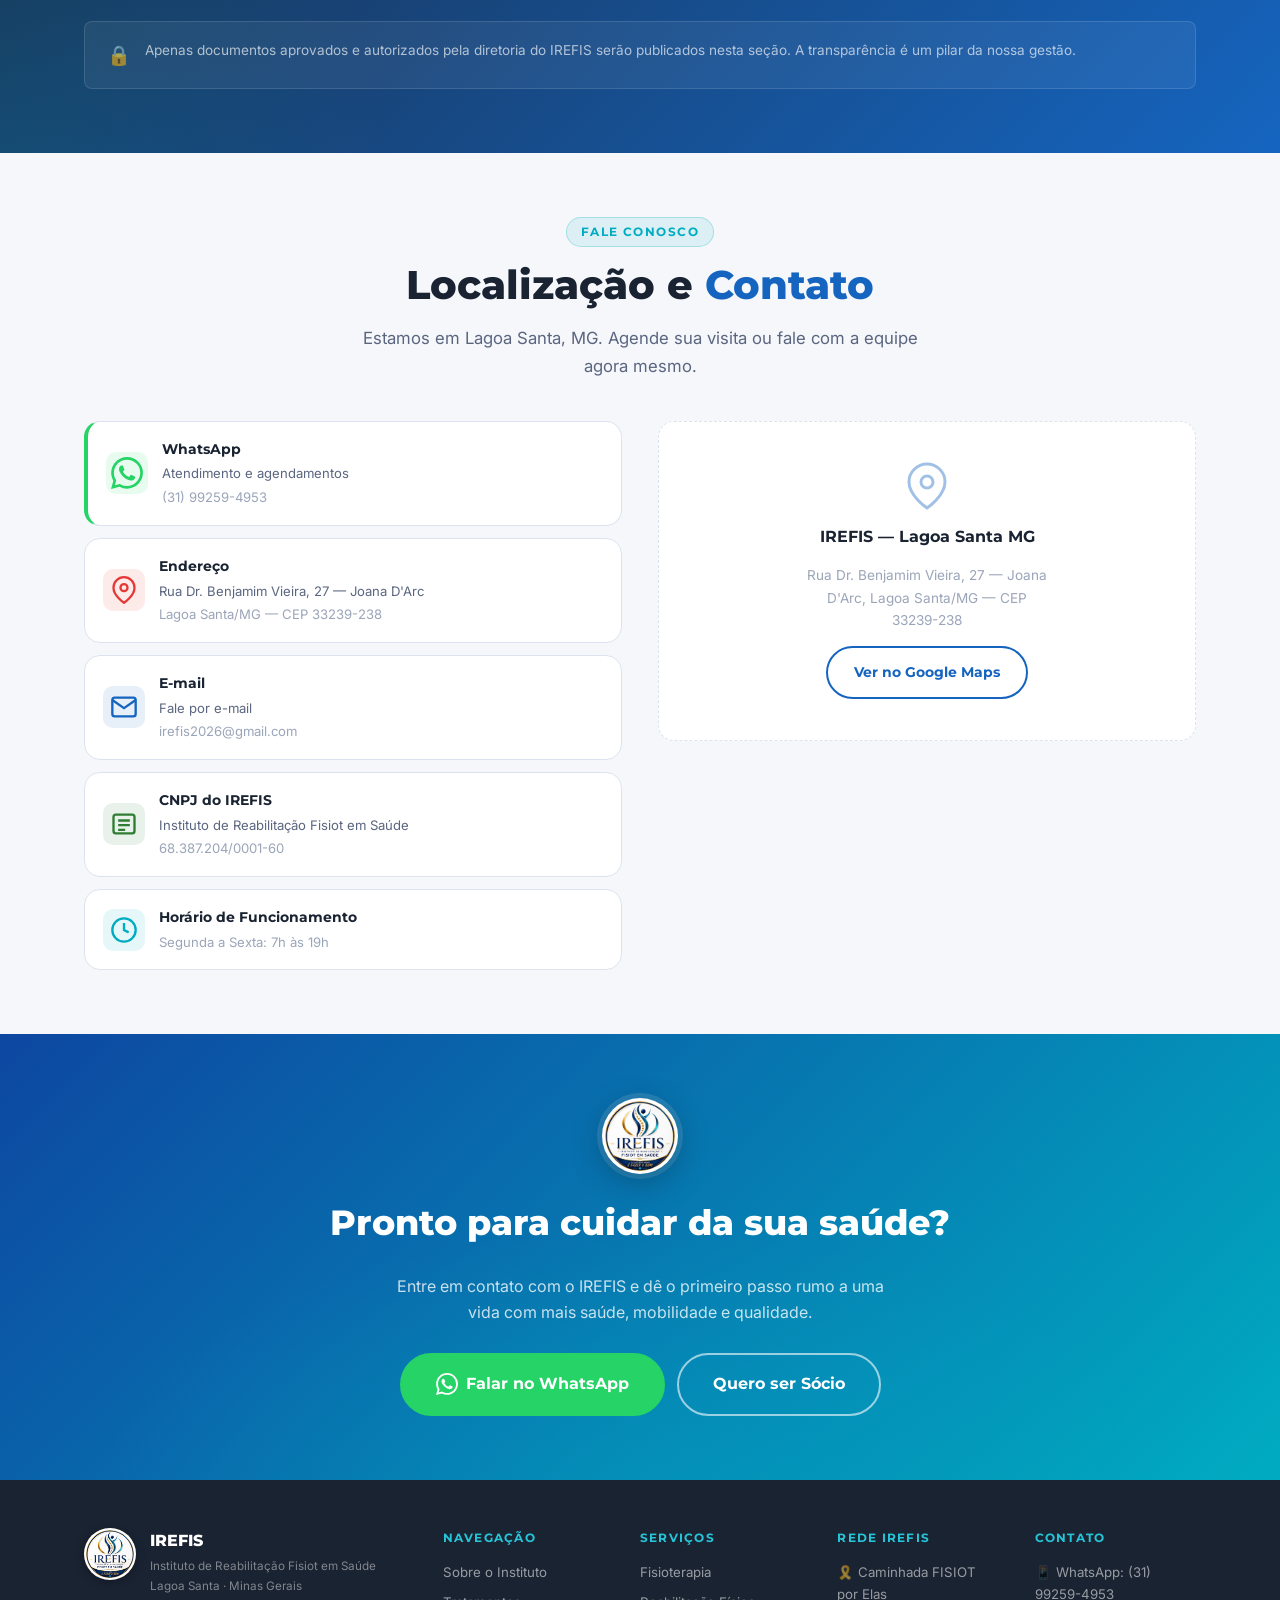
==== commit e1c6bba0: "fix: clarify Cartão IREFIS discount benefit" ====
--- a/index.html
+++ b/index.html
@@ -627,8 +627,8 @@
           <div class="cartao-ben">
             <span class="cartao-ben-icon">🎁</span>
             <div>
-              <strong>Descontos e Parcerias</strong>
-              <p>Use seu cartão para obter benefícios com parceiros credenciados.</p>
+              <strong>30% em Pilates e Fisioterapia</strong>
+              <p>Apresente seu Cartão IREFIS para ter 30% de desconto na Clínica FISIOT e nas redes parceiras.</p>
             </div>
           </div>
         </div>
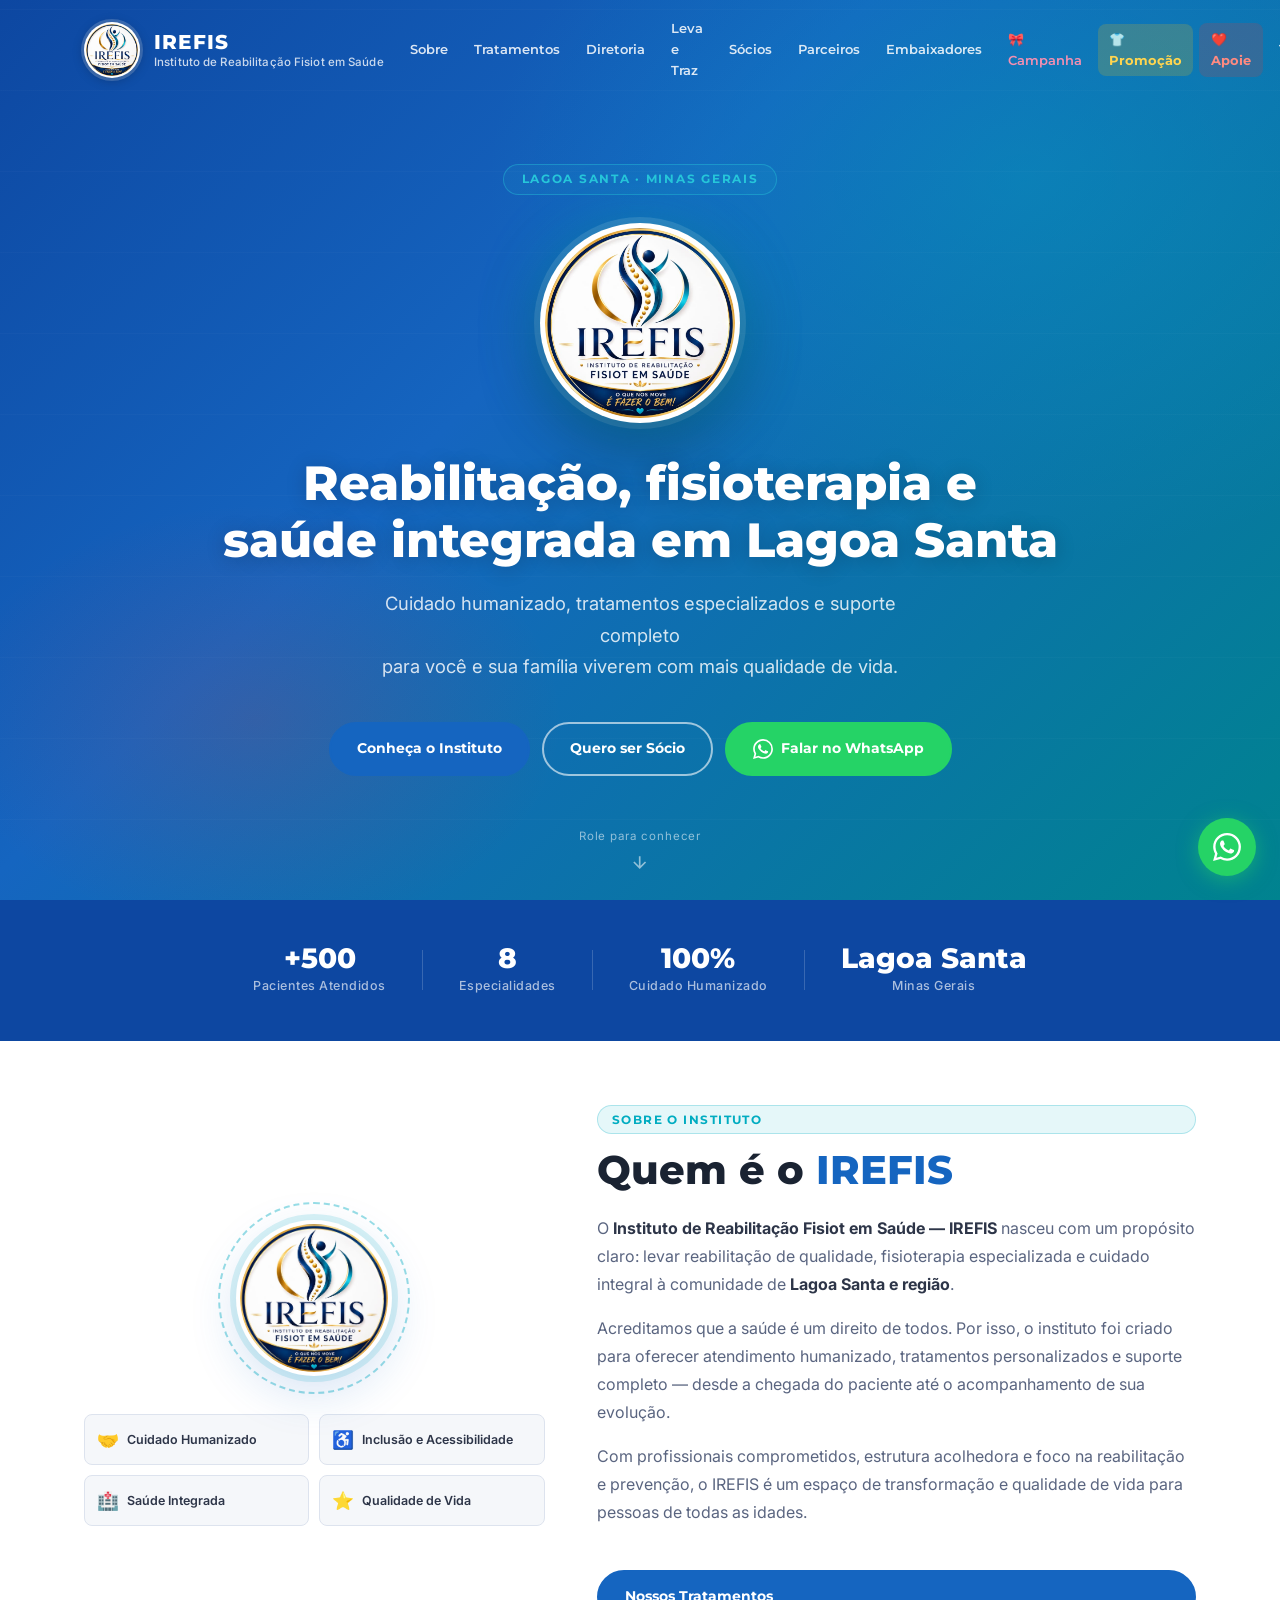
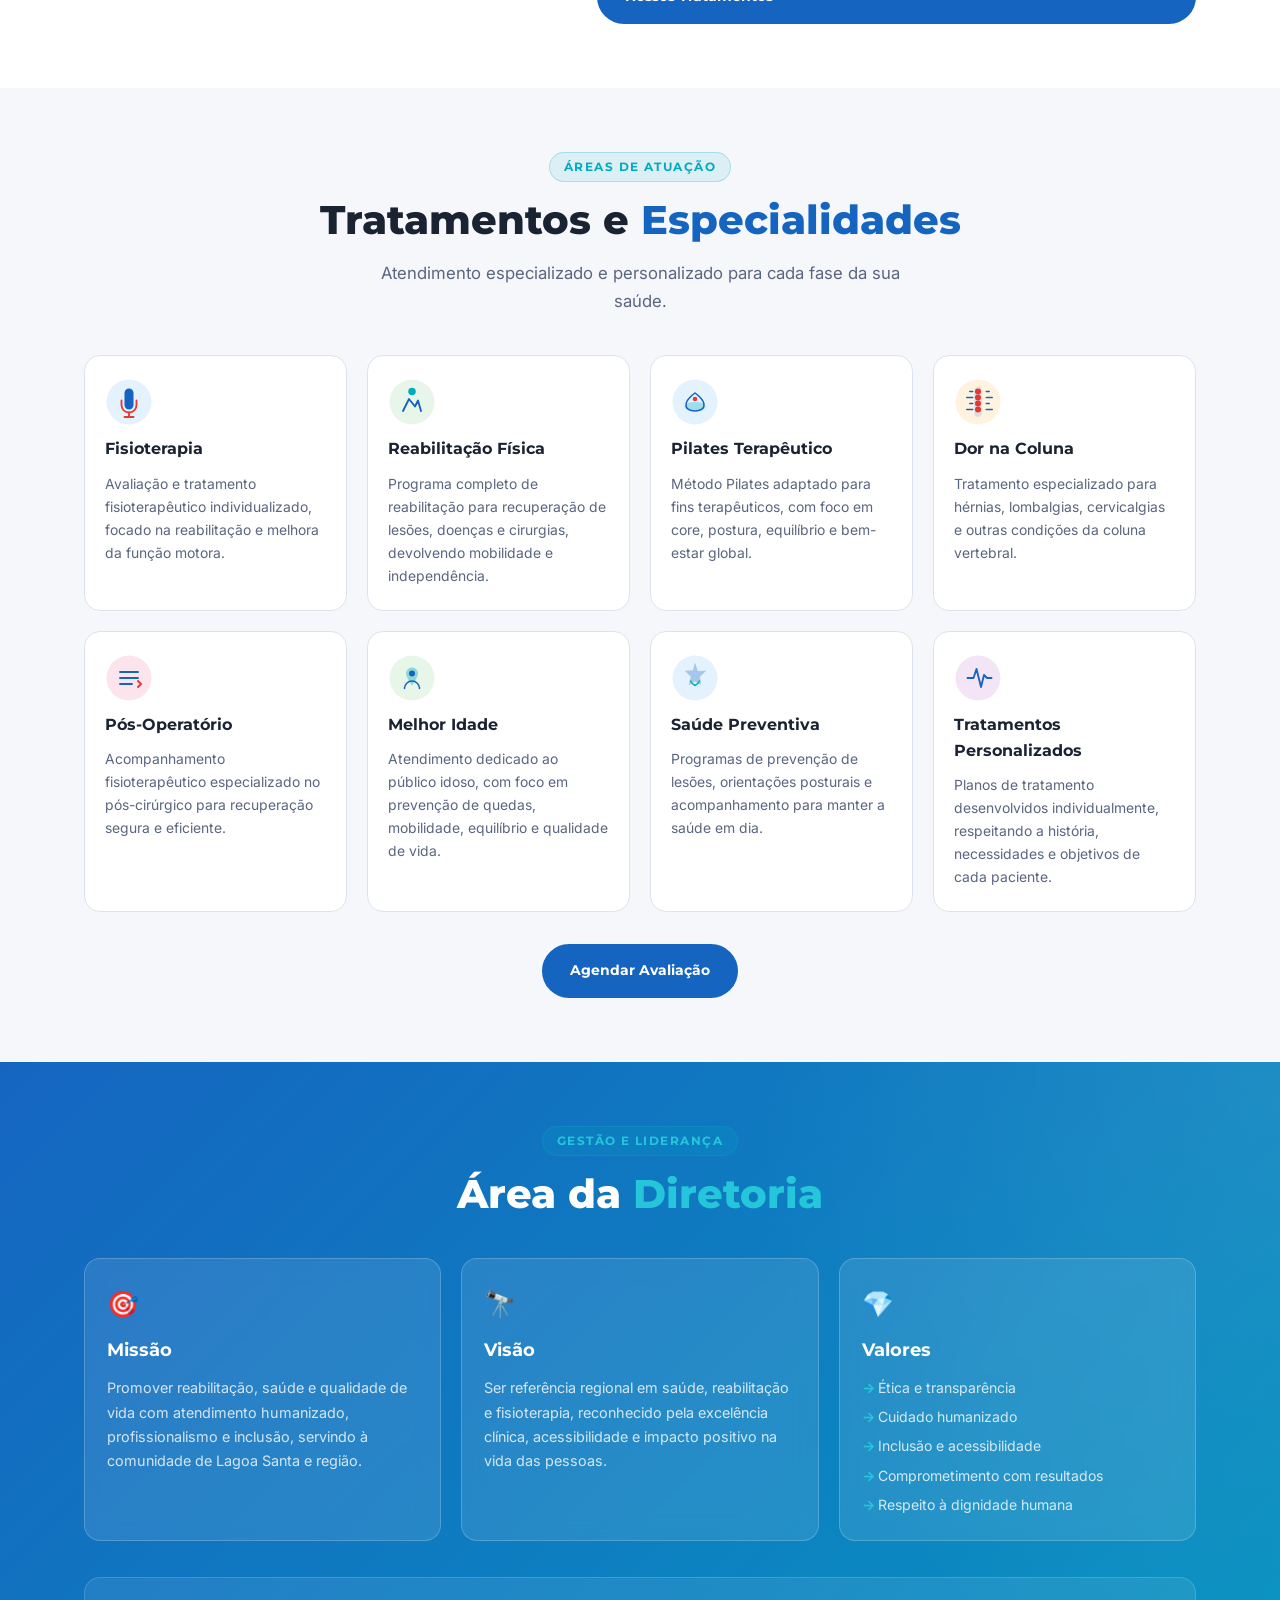
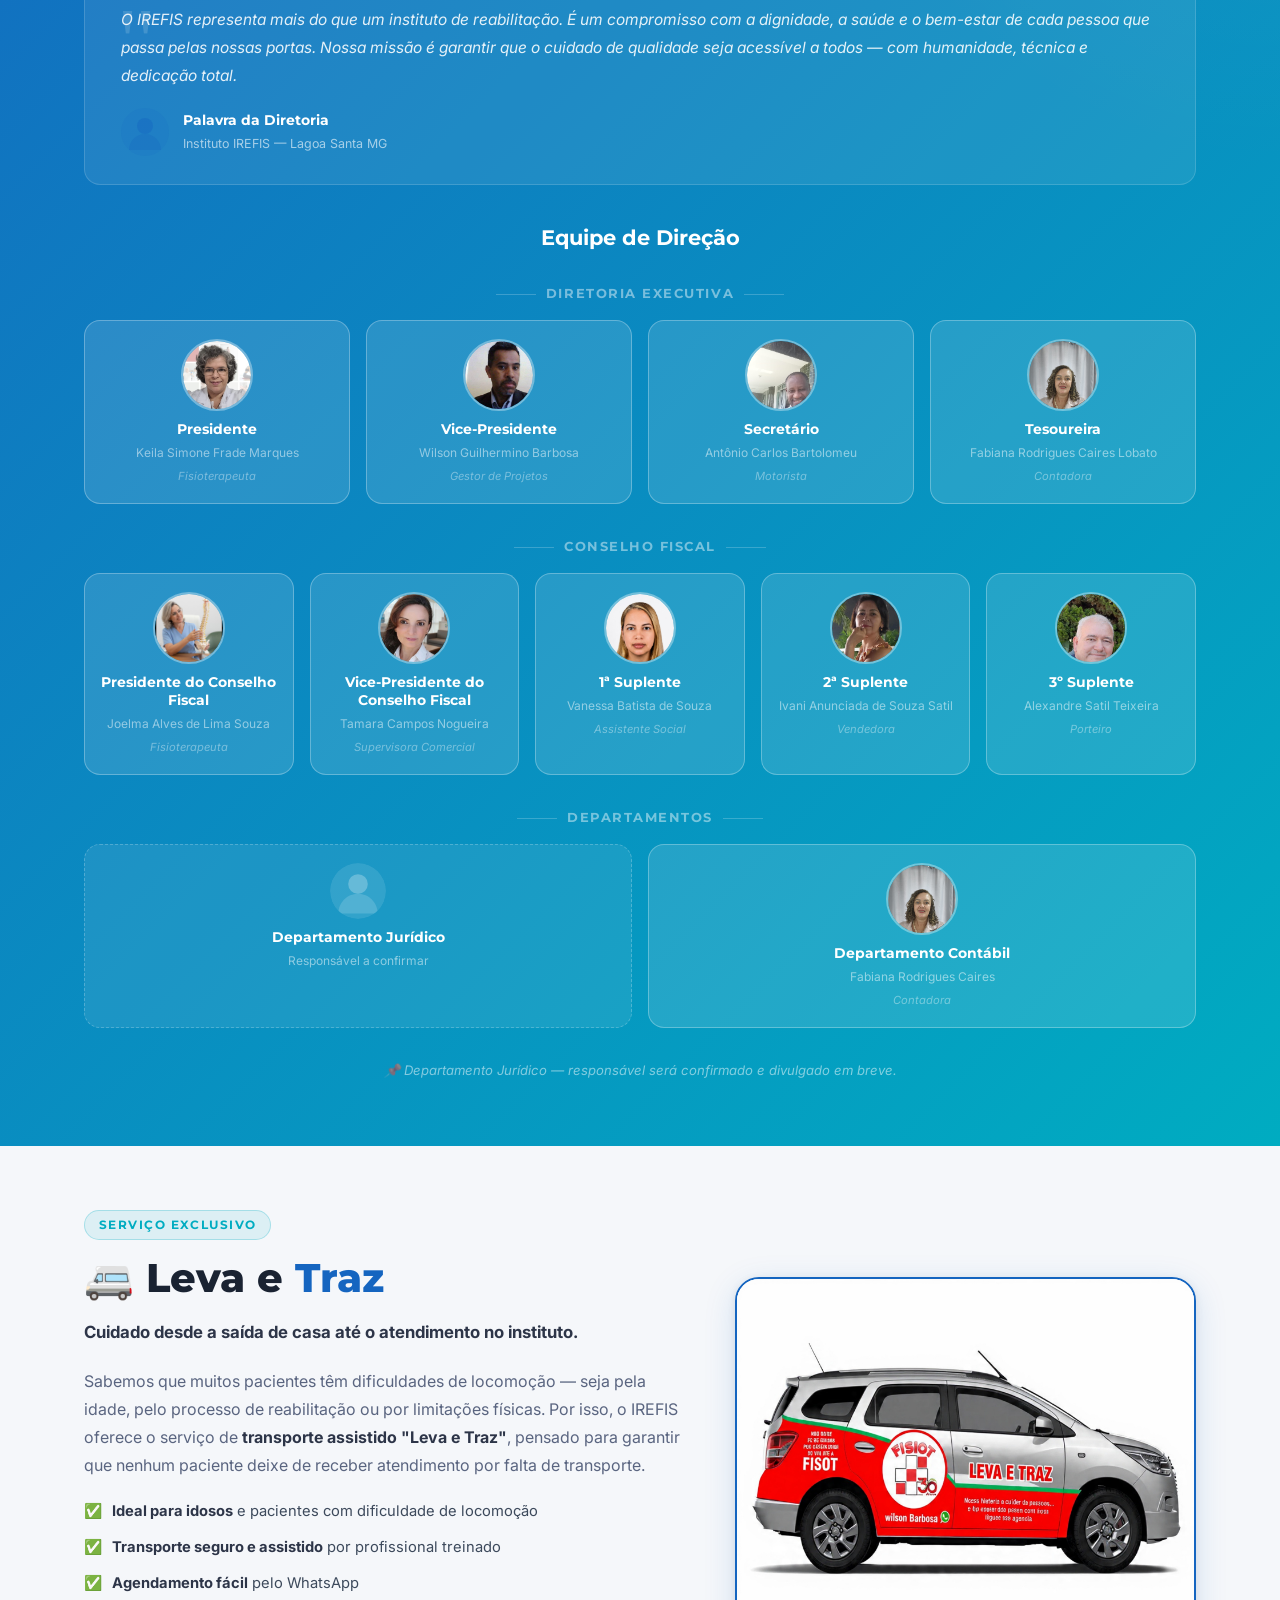
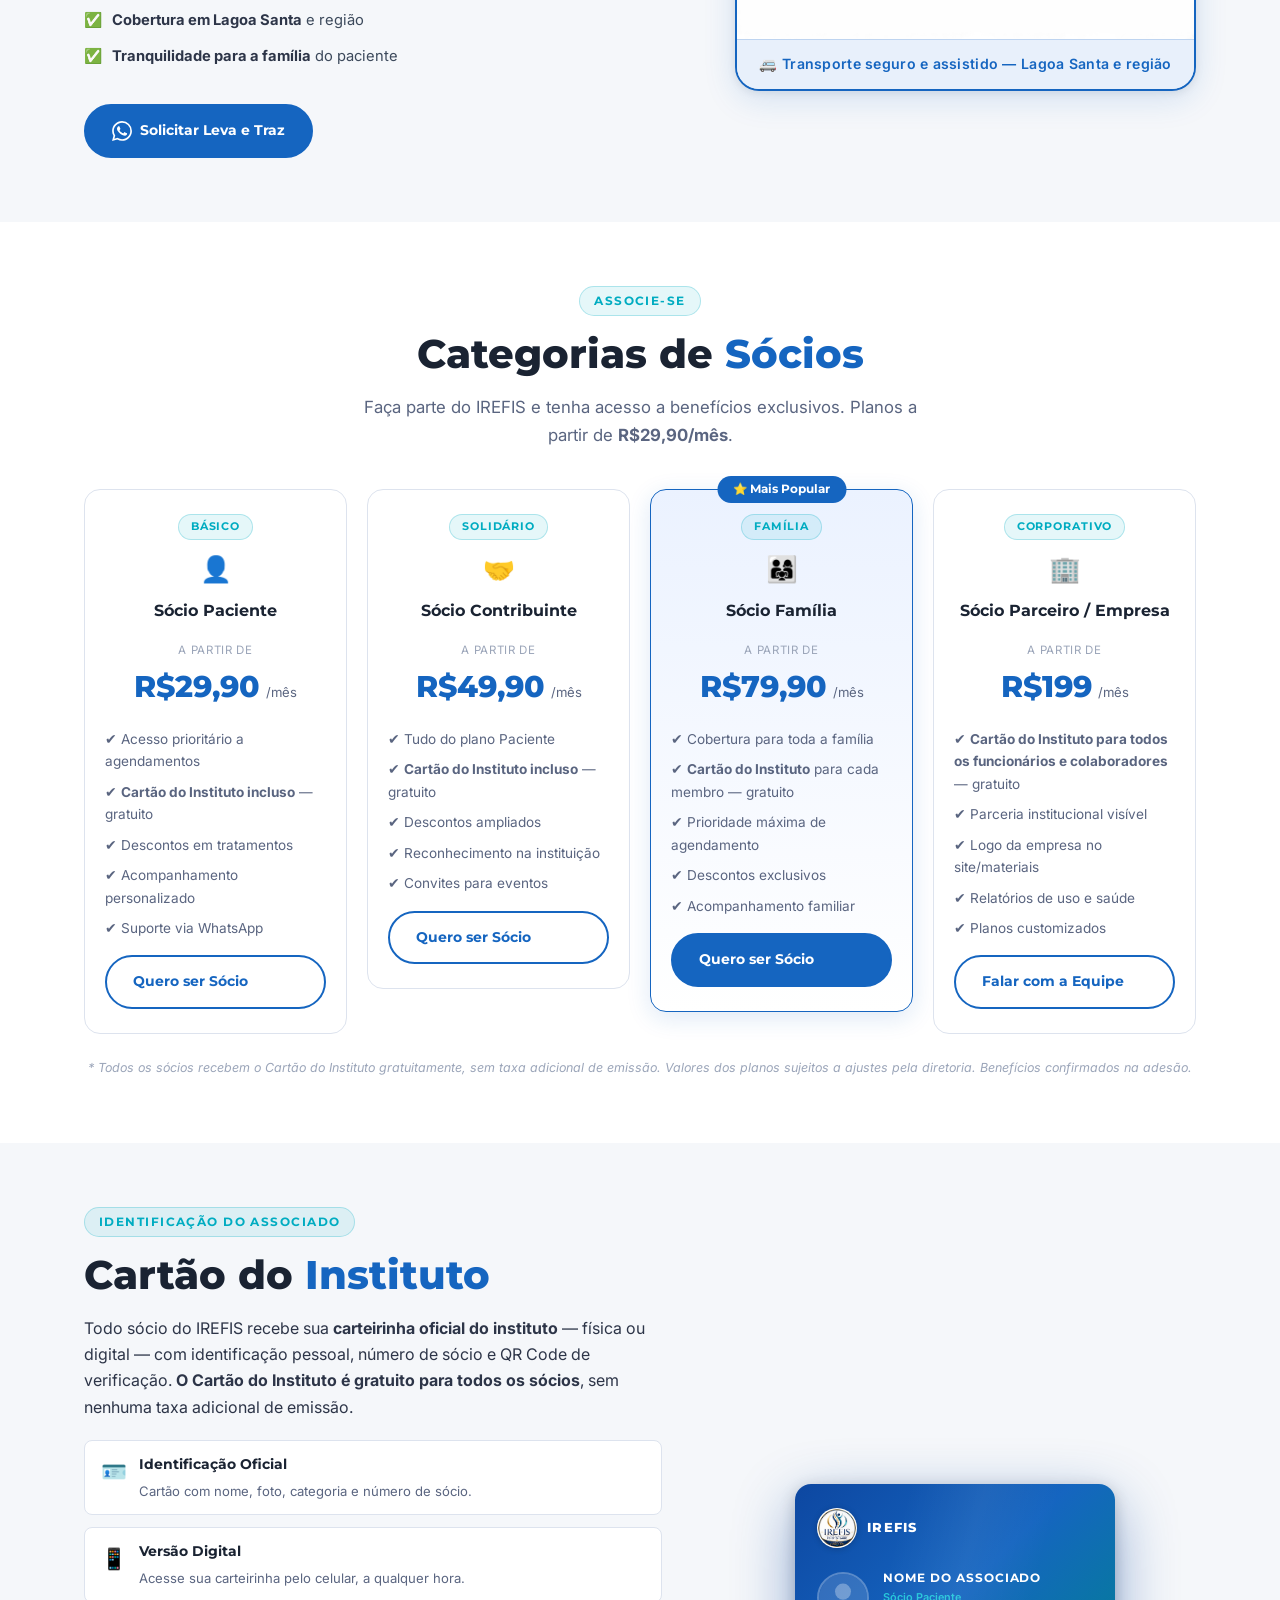
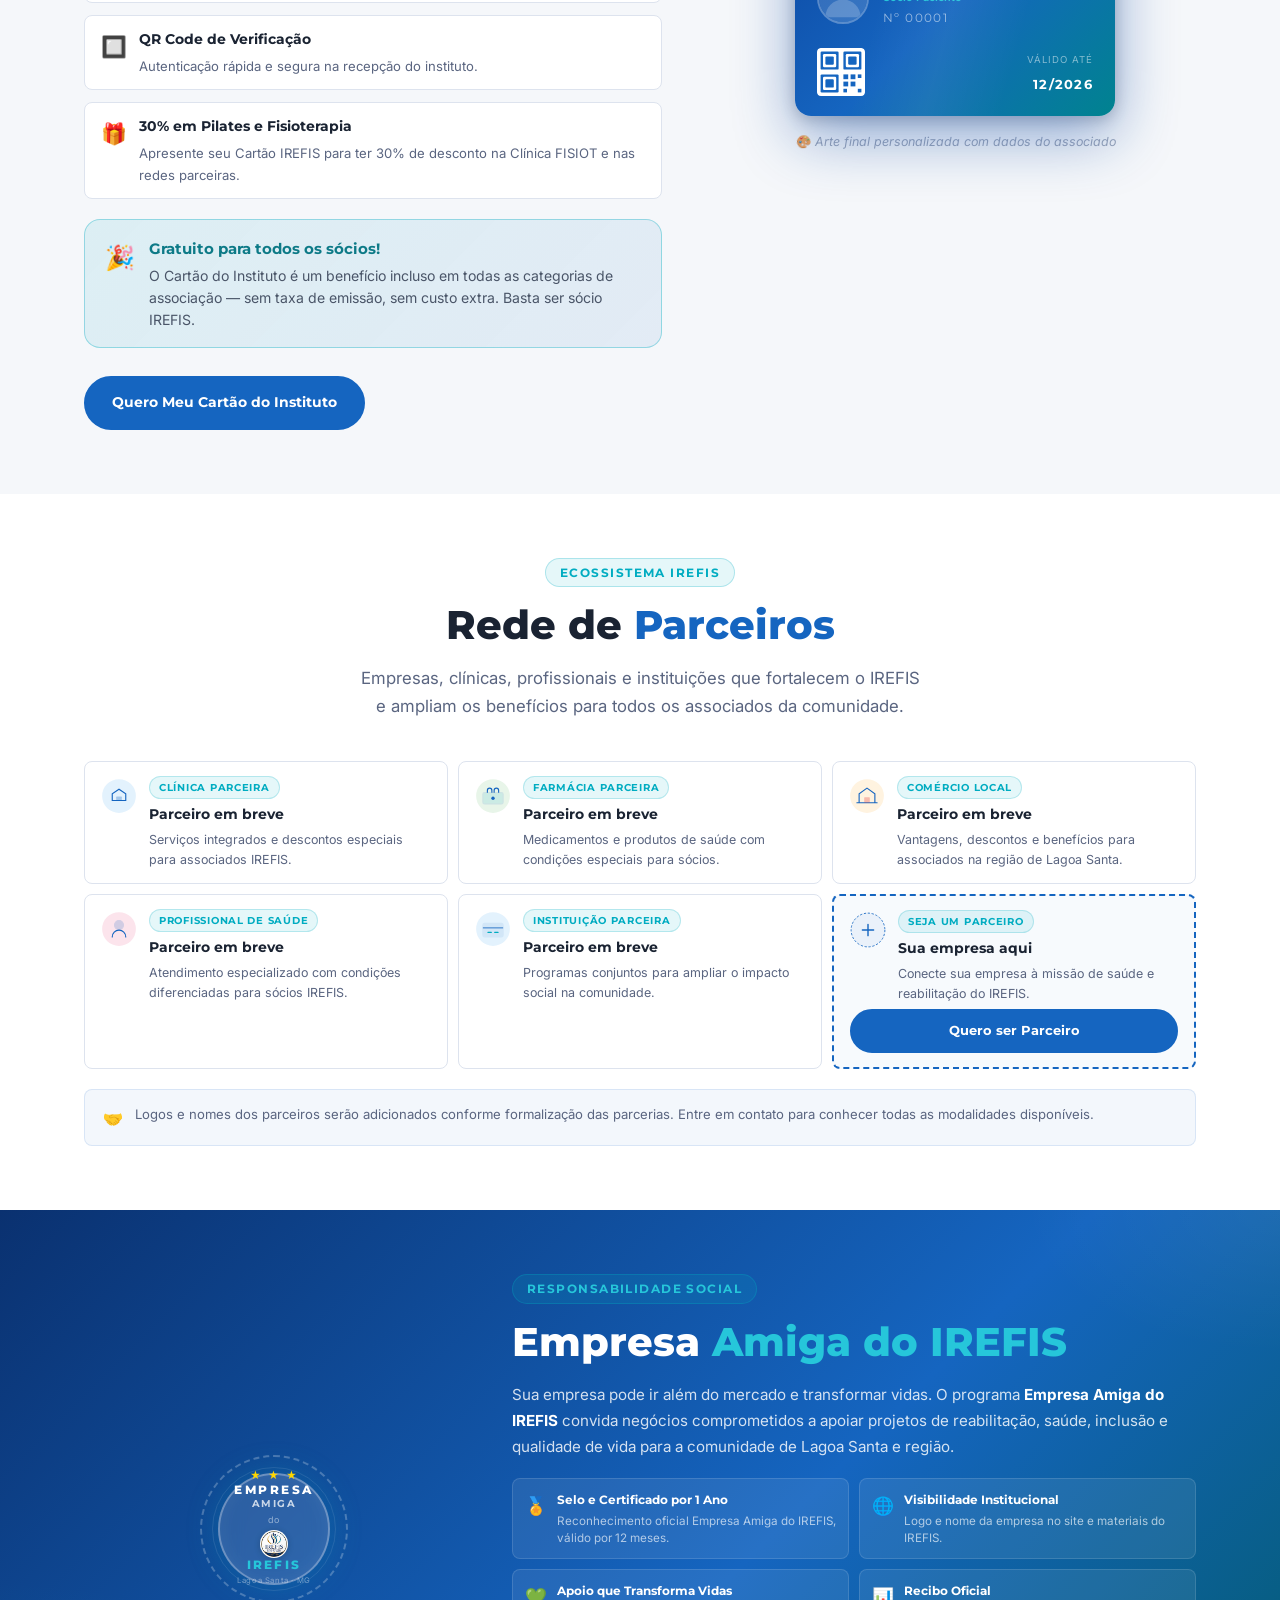
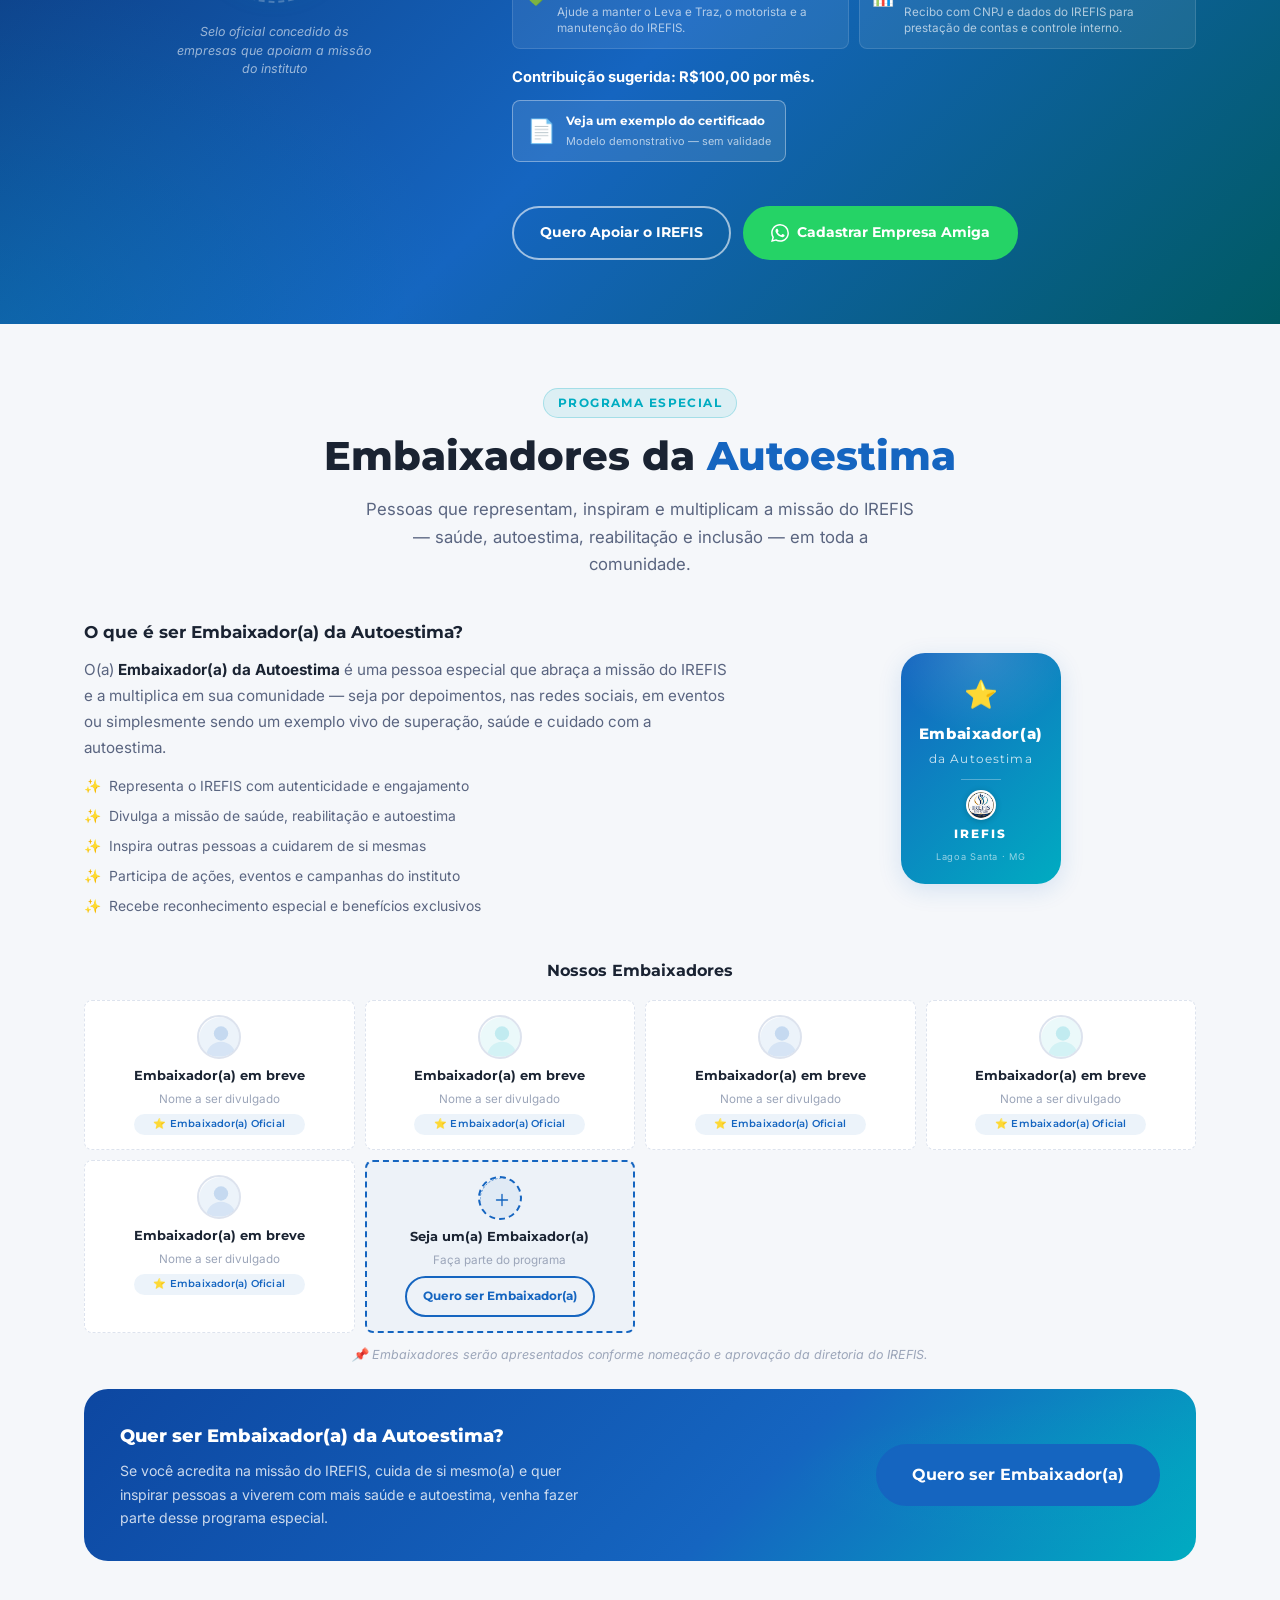
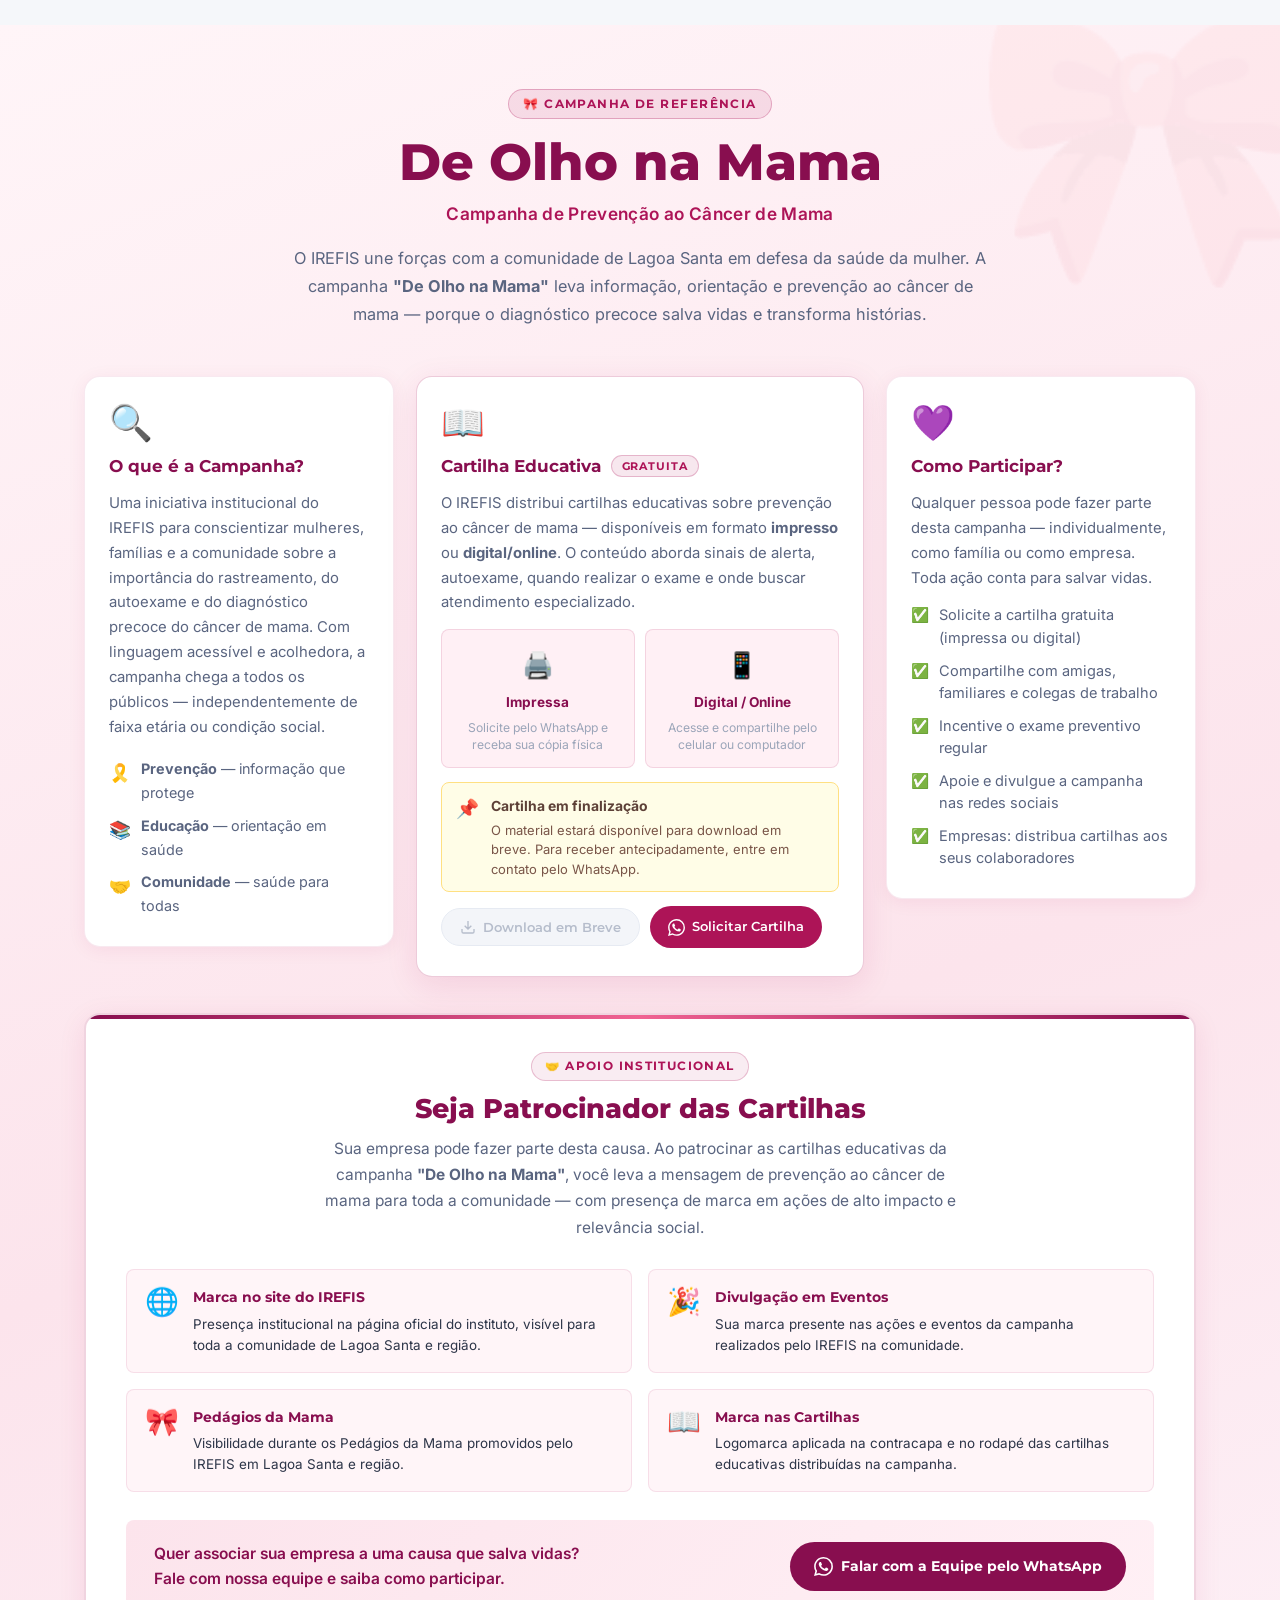
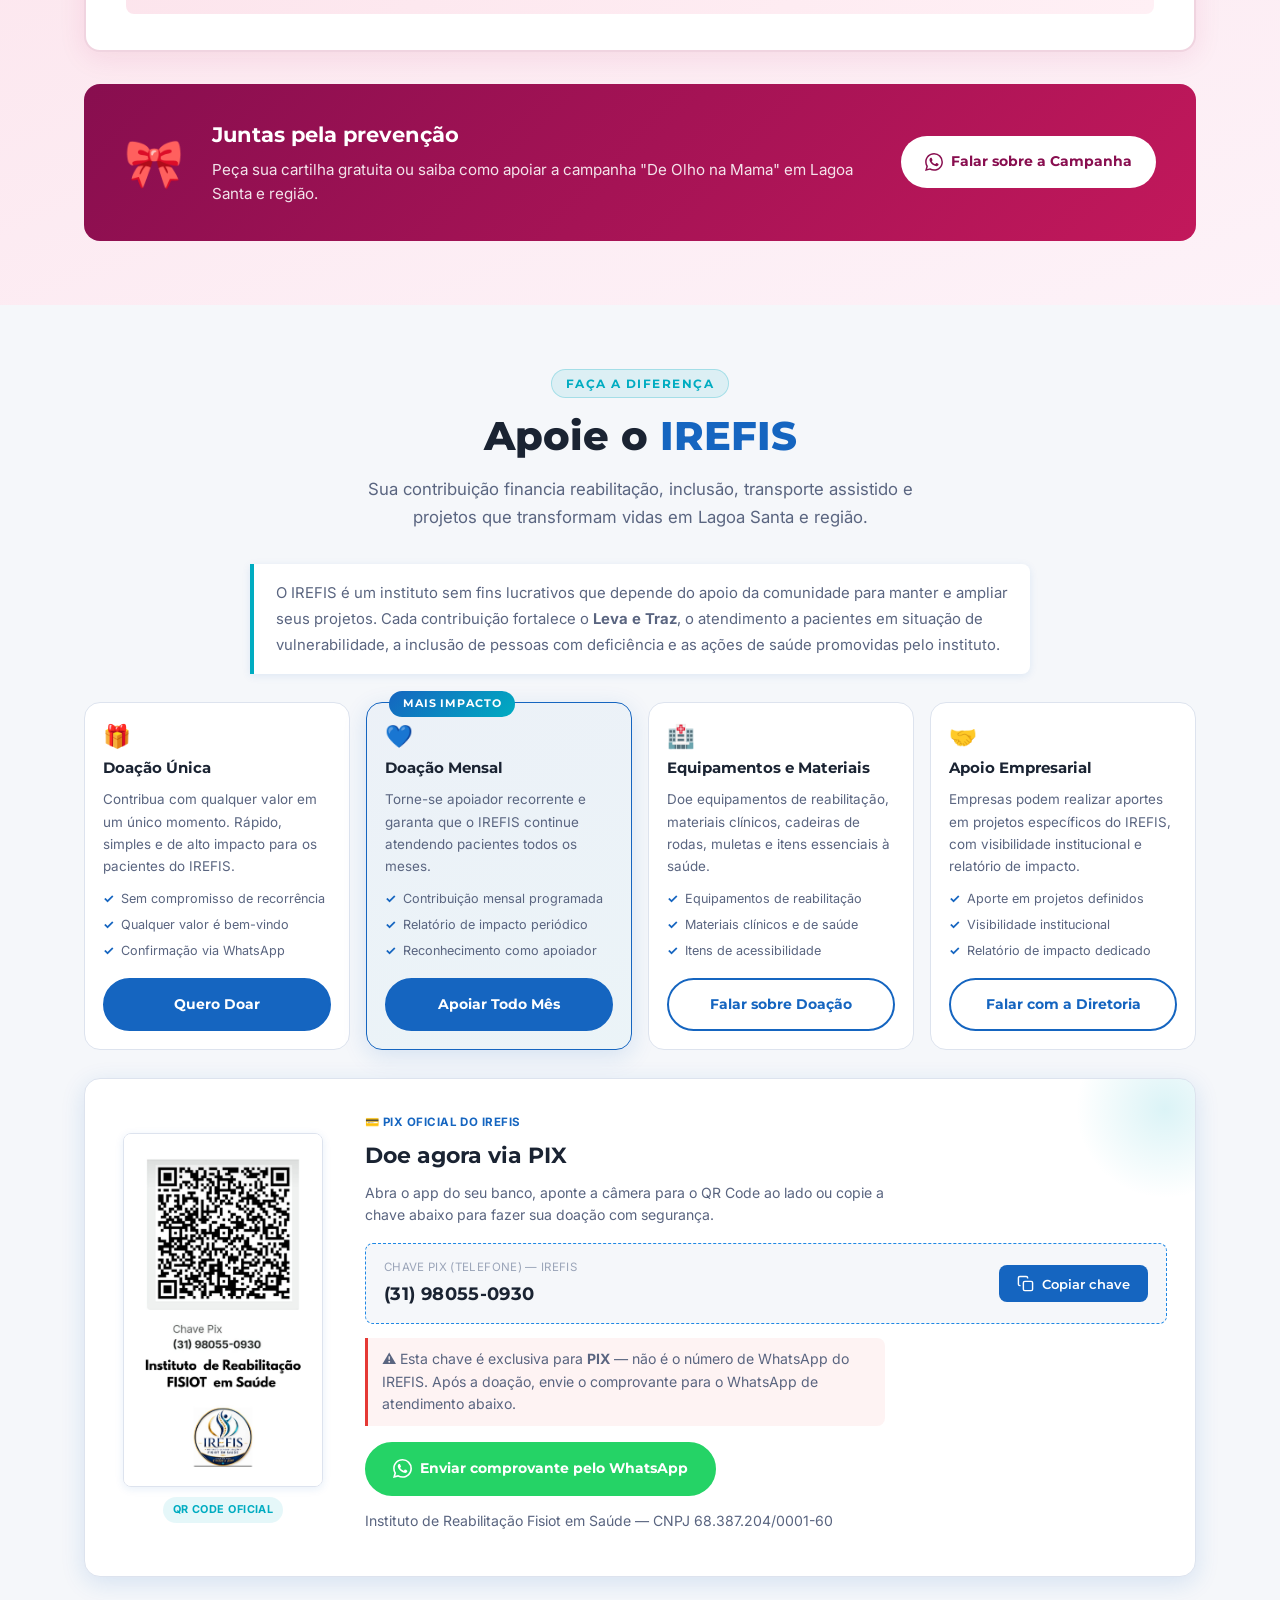
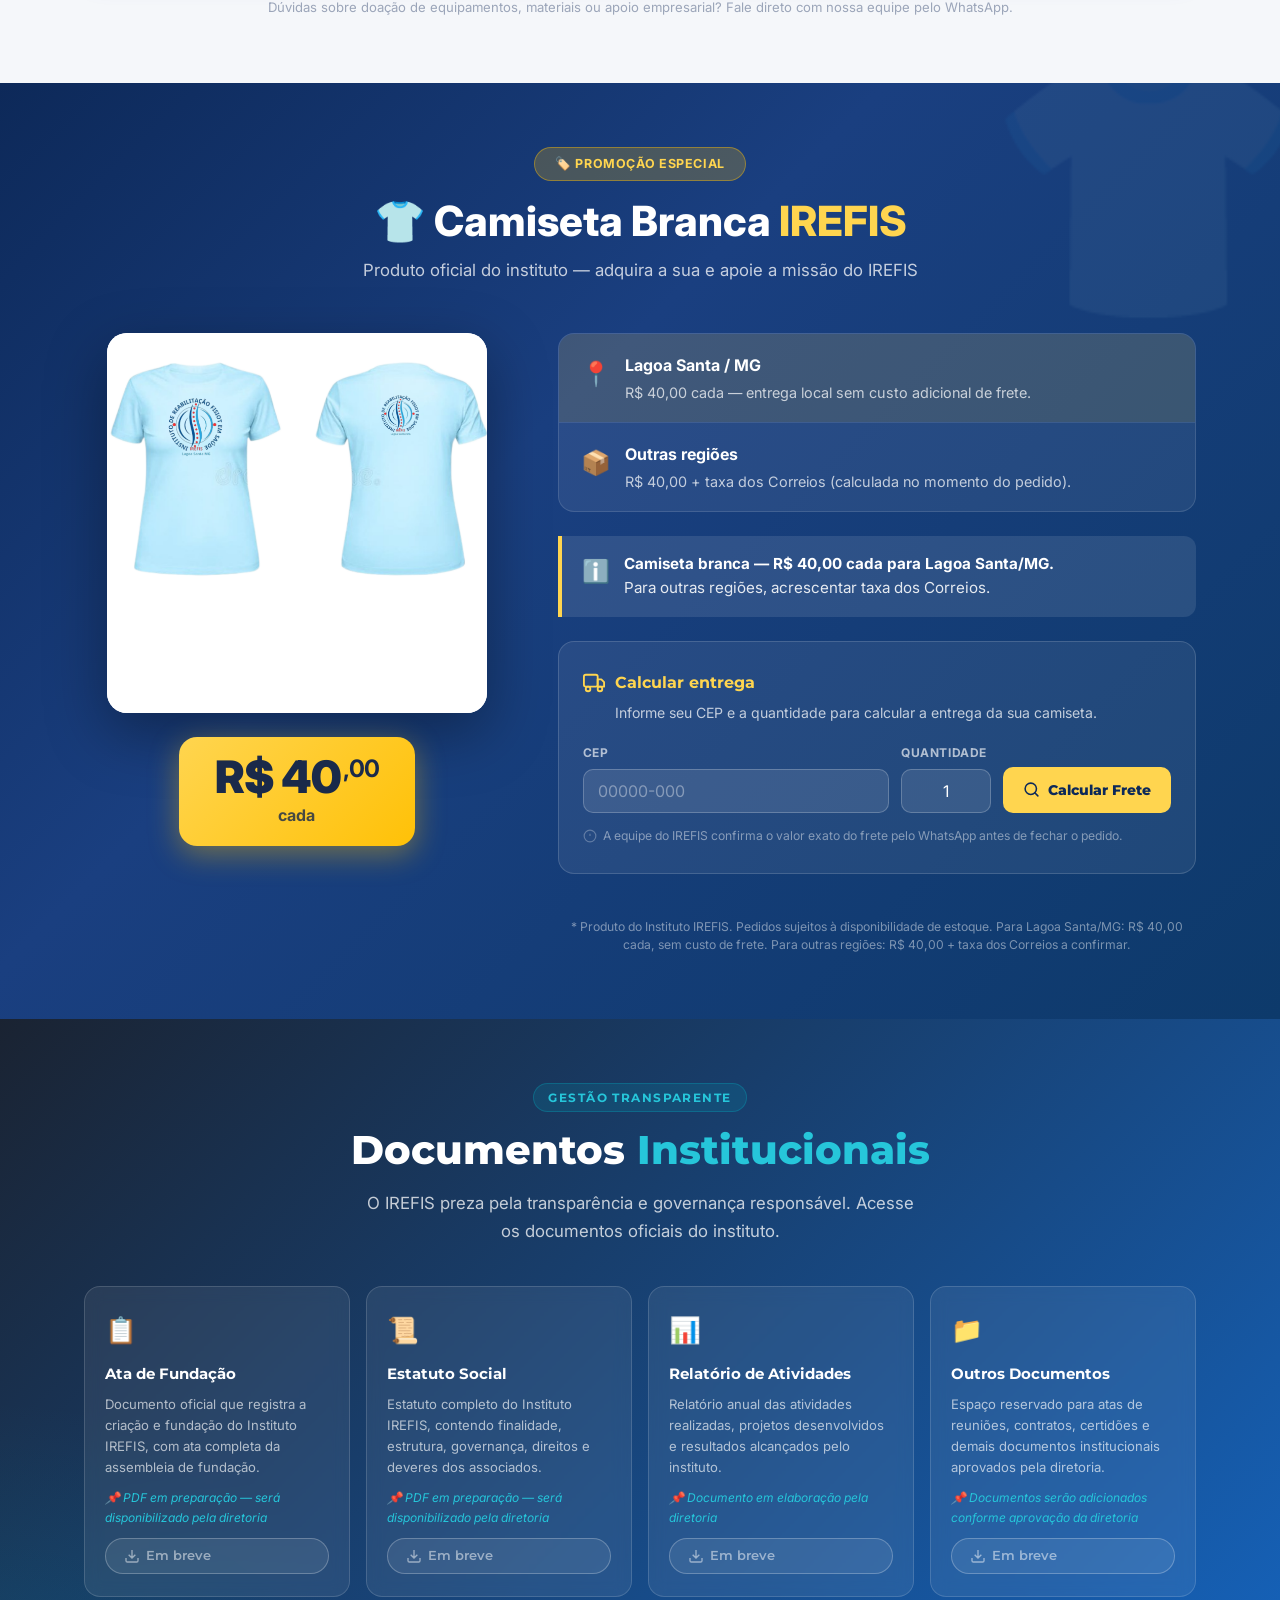
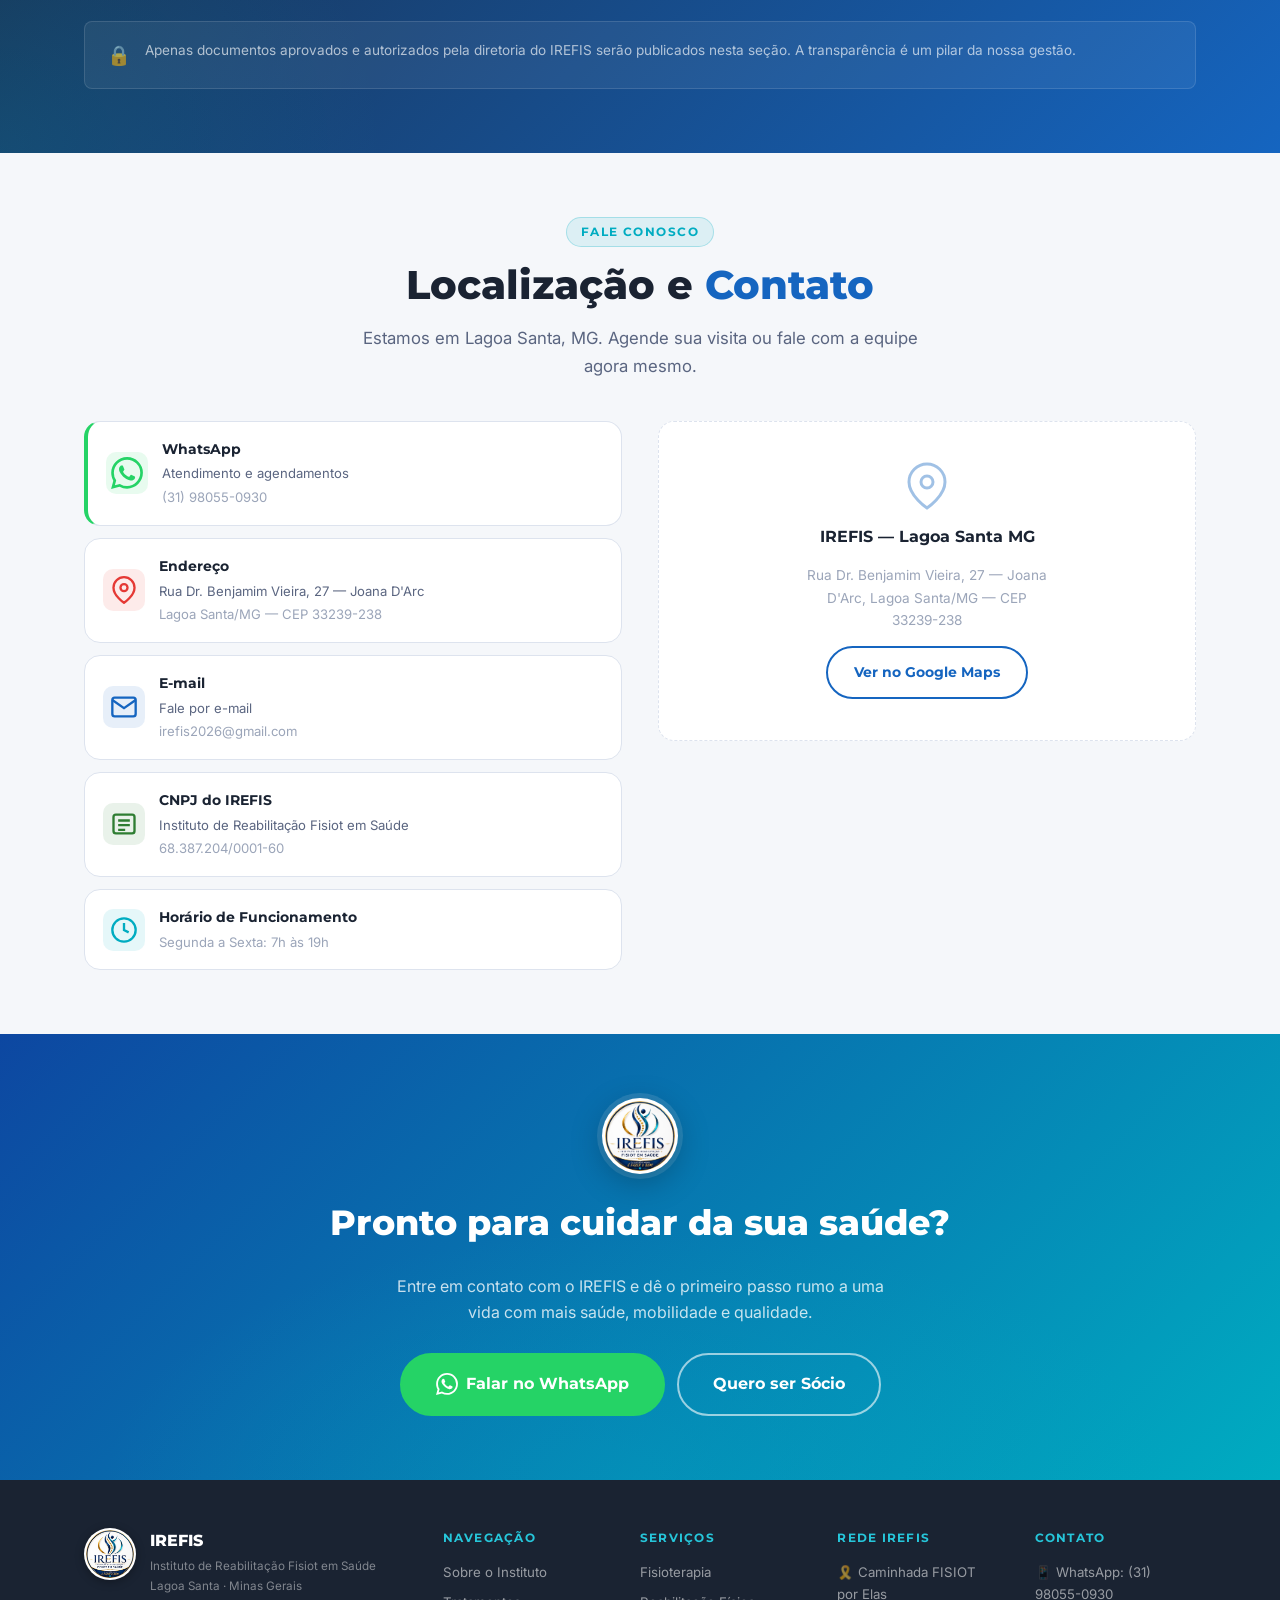
==== commit 7db431f1: "fix: update IREFIS WhatsApp contact" ====
--- a/index.html
+++ b/index.html
@@ -38,7 +38,7 @@
         <a href="#doacoes" class="nav-apoie">❤️ Apoie</a>
         <a href="#documentos">Transparência</a>
         <a href="#contato">Contato</a>
-        <a href="https://wa.me/553192594953?text=Olá!%20Gostaria%20de%20informações%20sobre%20o%20IREFIS." target="_blank" class="btn btn-whatsapp nav-wa">
+        <a href="https://wa.me/5531980550930?text=Olá!%20Gostaria%20de%20informações%20sobre%20o%20IREFIS." target="_blank" class="btn btn-whatsapp nav-wa">
           <svg width="18" height="18" viewBox="0 0 24 24" fill="currentColor"><path d="M17.472 14.382c-.297-.149-1.758-.867-2.03-.967-.273-.099-.471-.148-.67.15-.197.297-.767.966-.94 1.164-.173.199-.347.223-.644.075-.297-.15-1.255-.463-2.39-1.475-.883-.788-1.48-1.761-1.653-2.059-.173-.297-.018-.458.13-.606.134-.133.298-.347.446-.52.149-.174.198-.298.298-.497.099-.198.05-.371-.025-.52-.075-.149-.669-1.612-.916-2.207-.242-.579-.487-.5-.669-.51-.173-.008-.371-.01-.57-.01-.198 0-.52.074-.792.372-.272.297-1.04 1.016-1.04 2.479 0 1.462 1.065 2.875 1.213 3.074.149.198 2.096 3.2 5.077 4.487.709.306 1.262.489 1.694.625.712.227 1.36.195 1.871.118.571-.085 1.758-.719 2.006-1.413.248-.694.248-1.289.173-1.413-.074-.124-.272-.198-.57-.347m-5.421 7.403h-.004a9.87 9.87 0 01-5.031-1.378l-.361-.214-3.741.982.998-3.648-.235-.374a9.86 9.86 0 01-1.51-5.26c.001-5.45 4.436-9.884 9.888-9.884 2.64 0 5.122 1.03 6.988 2.898a9.825 9.825 0 012.893 6.994c-.003 5.45-4.437 9.884-9.885 9.884m8.413-18.297A11.815 11.815 0 0012.05 0C5.495 0 .16 5.335.157 11.892c0 2.096.547 4.142 1.588 5.945L.057 24l6.305-1.654a11.882 11.882 0 005.683 1.448h.005c6.554 0 11.89-5.335 11.893-11.893a11.821 11.821 0 00-3.48-8.413z"/></svg>
           WhatsApp
         </a>
@@ -64,7 +64,7 @@
       <div class="hero-actions">
         <a href="#sobre" class="btn btn-primary">Conheça o Instituto</a>
         <a href="#socios" class="btn btn-outline-white">Quero ser Sócio</a>
-        <a href="https://wa.me/553192594953?text=Olá!%20Gostaria%20de%20informações%20sobre%20o%20IREFIS." target="_blank" class="btn btn-whatsapp">
+        <a href="https://wa.me/5531980550930?text=Olá!%20Gostaria%20de%20informações%20sobre%20o%20IREFIS." target="_blank" class="btn btn-whatsapp">
           <svg width="20" height="20" viewBox="0 0 24 24" fill="currentColor"><path d="M17.472 14.382c-.297-.149-1.758-.867-2.03-.967-.273-.099-.471-.148-.67.15-.197.297-.767.966-.94 1.164-.173.199-.347.223-.644.075-.297-.15-1.255-.463-2.39-1.475-.883-.788-1.48-1.761-1.653-2.059-.173-.297-.018-.458.13-.606.134-.133.298-.347.446-.52.149-.174.198-.298.298-.497.099-.198.05-.371-.025-.52-.075-.149-.669-1.612-.916-2.207-.242-.579-.487-.5-.669-.51-.173-.008-.371-.01-.57-.01-.198 0-.52.074-.792.372-.272.297-1.04 1.016-1.04 2.479 0 1.462 1.065 2.875 1.213 3.074.149.198 2.096 3.2 5.077 4.487.709.306 1.262.489 1.694.625.712.227 1.36.195 1.871.118.571-.085 1.758-.719 2.006-1.413.248-.694.248-1.289.173-1.413-.074-.124-.272-.198-.57-.347m-5.421 7.403h-.004a9.87 9.87 0 01-5.031-1.378l-.361-.214-3.741.982.998-3.648-.235-.374a9.86 9.86 0 01-1.51-5.26c.001-5.45 4.436-9.884 9.888-9.884 2.64 0 5.122 1.03 6.988 2.898a9.825 9.825 0 012.893 6.994c-.003 5.45-4.437 9.884-9.885 9.884m8.413-18.297A11.815 11.815 0 0012.05 0C5.495 0 .16 5.335.157 11.892c0 2.096.547 4.142 1.588 5.945L.057 24l6.305-1.654a11.882 11.882 0 005.683 1.448h.005c6.554 0 11.89-5.335 11.893-11.893a11.821 11.821 0 00-3.48-8.413z"/></svg>
           Falar no WhatsApp
         </a>
@@ -214,7 +214,7 @@
 
       </div>
       <div class="tratamentos-cta">
-        <a href="https://wa.me/553192594953?text=Olá!%20Quero%20agendar%20uma%20avaliação%20no%20IREFIS." target="_blank" class="btn btn-primary">Agendar Avaliação</a>
+        <a href="https://wa.me/5531980550930?text=Olá!%20Quero%20agendar%20uma%20avaliação%20no%20IREFIS." target="_blank" class="btn btn-primary">Agendar Avaliação</a>
       </div>
     </div>
   </section>
@@ -472,7 +472,7 @@
             <span><strong>Tranquilidade para a família</strong> do paciente</span>
           </li>
         </ul>
-        <a href="https://wa.me/553192594953?text=Olá!%20Gostaria%20de%20solicitar%20o%20serviço%20Leva%20e%20Traz%20do%20IREFIS." target="_blank" class="btn btn-primary mt-1">
+        <a href="https://wa.me/5531980550930?text=Olá!%20Gostaria%20de%20solicitar%20o%20serviço%20Leva%20e%20Traz%20do%20IREFIS." target="_blank" class="btn btn-primary mt-1">
           <svg width="20" height="20" viewBox="0 0 24 24" fill="currentColor"><path d="M17.472 14.382c-.297-.149-1.758-.867-2.03-.967-.273-.099-.471-.148-.67.15-.197.297-.767.966-.94 1.164-.173.199-.347.223-.644.075-.297-.15-1.255-.463-2.39-1.475-.883-.788-1.48-1.761-1.653-2.059-.173-.297-.018-.458.13-.606.134-.133.298-.347.446-.52.149-.174.198-.298.298-.497.099-.198.05-.371-.025-.52-.075-.149-.669-1.612-.916-2.207-.242-.579-.487-.5-.669-.51-.173-.008-.371-.01-.57-.01-.198 0-.52.074-.792.372-.272.297-1.04 1.016-1.04 2.479 0 1.462 1.065 2.875 1.213 3.074.149.198 2.096 3.2 5.077 4.487.709.306 1.262.489 1.694.625.712.227 1.36.195 1.871.118.571-.085 1.758-.719 2.006-1.413.248-.694.248-1.289.173-1.413-.074-.124-.272-.198-.57-.347m-5.421 7.403h-.004a9.87 9.87 0 01-5.031-1.378l-.361-.214-3.741.982.998-3.648-.235-.374a9.86 9.86 0 01-1.51-5.26c.001-5.45 4.436-9.884 9.888-9.884 2.64 0 5.122 1.03 6.988 2.898a9.825 9.825 0 012.893 6.994c-.003 5.45-4.437 9.884-9.885 9.884m8.413-18.297A11.815 11.815 0 0012.05 0C5.495 0 .16 5.335.157 11.892c0 2.096.547 4.142 1.588 5.945L.057 24l6.305-1.654a11.882 11.882 0 005.683 1.448h.005c6.554 0 11.89-5.335 11.893-11.893a11.821 11.821 0 00-3.48-8.413z"/></svg>
           Solicitar Leva e Traz
         </a>
@@ -519,7 +519,7 @@
             <li>✔ Acompanhamento personalizado</li>
             <li>✔ Suporte via WhatsApp</li>
           </ul>
-          <a href="https://wa.me/553192594953?text=Olá!%20Quero%20ser%20Sócio%20Paciente%20do%20IREFIS." target="_blank" class="btn btn-outline-primary">Quero ser Sócio</a>
+          <a href="https://wa.me/5531980550930?text=Olá!%20Quero%20ser%20Sócio%20Paciente%20do%20IREFIS." target="_blank" class="btn btn-outline-primary">Quero ser Sócio</a>
         </div>
 
         <div class="socio-card">
@@ -540,7 +540,7 @@
             <li>✔ Reconhecimento na instituição</li>
             <li>✔ Convites para eventos</li>
           </ul>
-          <a href="https://wa.me/553192594953?text=Olá!%20Quero%20ser%20Sócio%20Contribuinte%20do%20IREFIS." target="_blank" class="btn btn-outline-primary">Quero ser Sócio</a>
+          <a href="https://wa.me/5531980550930?text=Olá!%20Quero%20ser%20Sócio%20Contribuinte%20do%20IREFIS." target="_blank" class="btn btn-outline-primary">Quero ser Sócio</a>
         </div>
 
         <div class="socio-card destaque">
@@ -562,7 +562,7 @@
             <li>✔ Descontos exclusivos</li>
             <li>✔ Acompanhamento familiar</li>
           </ul>
-          <a href="https://wa.me/553192594953?text=Olá!%20Quero%20ser%20Sócio%20Família%20do%20IREFIS." target="_blank" class="btn btn-primary">Quero ser Sócio</a>
+          <a href="https://wa.me/5531980550930?text=Olá!%20Quero%20ser%20Sócio%20Família%20do%20IREFIS." target="_blank" class="btn btn-primary">Quero ser Sócio</a>
         </div>
 
         <div class="socio-card socio-empresa">
@@ -583,7 +583,7 @@
             <li>✔ Relatórios de uso e saúde</li>
             <li>✔ Planos customizados</li>
           </ul>
-          <a href="https://wa.me/553192594953?text=Olá!%20Quero%20conhecer%20o%20plano%20Parceiro%20Empresa%20do%20IREFIS." target="_blank" class="btn btn-outline-primary">Falar com a Equipe</a>
+          <a href="https://wa.me/5531980550930?text=Olá!%20Quero%20conhecer%20o%20plano%20Parceiro%20Empresa%20do%20IREFIS." target="_blank" class="btn btn-outline-primary">Falar com a Equipe</a>
         </div>
 
       </div>
@@ -639,7 +639,7 @@
             <p>O Cartão do Instituto é um benefício incluso em todas as categorias de associação — sem taxa de emissão, sem custo extra. Basta ser sócio IREFIS.</p>
           </div>
         </div>
-        <a href="https://wa.me/553192594953?text=Olá!%20Quero%20solicitar%20meu%20Cartão%20do%20IREFIS." target="_blank" class="btn btn-primary mt-1">Quero Meu Cartão do Instituto</a>
+        <a href="https://wa.me/5531980550930?text=Olá!%20Quero%20solicitar%20meu%20Cartão%20do%20IREFIS." target="_blank" class="btn btn-primary mt-1">Quero Meu Cartão do Instituto</a>
       </div>
 
       <div class="cartao-visual-wrap">
@@ -770,7 +770,7 @@
             <strong class="parceiro-nome">Sua empresa aqui</strong>
             <p class="parceiro-beneficio">Conecte sua empresa à missão de saúde e reabilitação do IREFIS.</p>
           </div>
-          <a href="https://wa.me/553192594953?text=Olá!%20Quero%20ser%20parceiro%20do%20IREFIS." target="_blank" class="btn btn-primary">Quero ser Parceiro</a>
+          <a href="https://wa.me/5531980550930?text=Olá!%20Quero%20ser%20parceiro%20do%20IREFIS." target="_blank" class="btn btn-primary">Quero ser Parceiro</a>
         </div>
 
       </div>
@@ -852,8 +852,8 @@
           </a>
 
           <div class="empresa-amiga-actions mt-1">
-            <a href="https://wa.me/553192594953?text=Olá!%20Quero%20cadastrar%20minha%20empresa%20como%20Empresa%20Amiga%20do%20IREFIS." target="_blank" class="btn btn-outline-white">Quero Apoiar o IREFIS</a>
-            <a href="https://wa.me/553192594953?text=Olá!%20Quero%20cadastrar%20minha%20empresa%20como%20Empresa%20Amiga%20do%20IREFIS." target="_blank" class="btn btn-whatsapp">
+            <a href="https://wa.me/5531980550930?text=Olá!%20Quero%20cadastrar%20minha%20empresa%20como%20Empresa%20Amiga%20do%20IREFIS." target="_blank" class="btn btn-outline-white">Quero Apoiar o IREFIS</a>
+            <a href="https://wa.me/5531980550930?text=Olá!%20Quero%20cadastrar%20minha%20empresa%20como%20Empresa%20Amiga%20do%20IREFIS." target="_blank" class="btn btn-whatsapp">
               <svg width="18" height="18" viewBox="0 0 24 24" fill="currentColor"><path d="M17.472 14.382c-.297-.149-1.758-.867-2.03-.967-.273-.099-.471-.148-.67.15-.197.297-.767.966-.94 1.164-.173.199-.347.223-.644.075-.297-.15-1.255-.463-2.39-1.475-.883-.788-1.48-1.761-1.653-2.059-.173-.297-.018-.458.13-.606.134-.133.298-.347.446-.52.149-.174.198-.298.298-.497.099-.198.05-.371-.025-.52-.075-.149-.669-1.612-.916-2.207-.242-.579-.487-.5-.669-.51-.173-.008-.371-.01-.57-.01-.198 0-.52.074-.792.372-.272.297-1.04 1.016-1.04 2.479 0 1.462 1.065 2.875 1.213 3.074.149.198 2.096 3.2 5.077 4.487.709.306 1.262.489 1.694.625.712.227 1.36.195 1.871.118.571-.085 1.758-.719 2.006-1.413.248-.694.248-1.289.173-1.413-.074-.124-.272-.198-.57-.347m-5.421 7.403h-.004a9.87 9.87 0 01-5.031-1.378l-.361-.214-3.741.982.998-3.648-.235-.374a9.86 9.86 0 01-1.51-5.26c.001-5.45 4.436-9.884 9.888-9.884 2.64 0 5.122 1.03 6.988 2.898a9.825 9.825 0 012.893 6.994c-.003 5.45-4.437 9.884-9.885 9.884m8.413-18.297A11.815 11.815 0 0012.05 0C5.495 0 .16 5.335.157 11.892c0 2.096.547 4.142 1.588 5.945L.057 24l6.305-1.654a11.882 11.882 0 005.683 1.448h.005c6.554 0 11.89-5.335 11.893-11.893a11.821 11.821 0 00-3.48-8.413z"/></svg>
               Cadastrar Empresa Amiga
             </a>
@@ -968,7 +968,7 @@
             <strong>Seja um(a) Embaixador(a)</strong>
             <span>Faça parte do programa</span>
           </div>
-          <a href="https://wa.me/553192594953?text=Olá!%20Quero%20ser%20Embaixador(a)%20da%20Autoestima%20do%20IREFIS." target="_blank" class="btn btn-outline-primary" style="font-size:0.78rem;padding:8px 16px;">Quero ser Embaixador(a)</a>
+          <a href="https://wa.me/5531980550930?text=Olá!%20Quero%20ser%20Embaixador(a)%20da%20Autoestima%20do%20IREFIS." target="_blank" class="btn btn-outline-primary" style="font-size:0.78rem;padding:8px 16px;">Quero ser Embaixador(a)</a>
         </div>
 
       </div>
@@ -980,7 +980,7 @@
             <h3>Quer ser Embaixador(a) da Autoestima?</h3>
             <p>Se você acredita na missão do IREFIS, cuida de si mesmo(a) e quer inspirar pessoas a viverem com mais saúde e autoestima, venha fazer parte desse programa especial.</p>
           </div>
-          <a href="https://wa.me/553192594953?text=Olá!%20Quero%20ser%20Embaixador(a)%20da%20Autoestima%20do%20IREFIS." target="_blank" class="btn btn-primary btn-lg">Quero ser Embaixador(a)</a>
+          <a href="https://wa.me/5531980550930?text=Olá!%20Quero%20ser%20Embaixador(a)%20da%20Autoestima%20do%20IREFIS." target="_blank" class="btn btn-primary btn-lg">Quero ser Embaixador(a)</a>
         </div>
       </div>
     </div>
@@ -1057,7 +1057,7 @@
               <svg width="16" height="16" viewBox="0 0 24 24" fill="none" stroke="currentColor" stroke-width="2"><path d="M21 15v4a2 2 0 01-2 2H5a2 2 0 01-2-2v-4M7 10l5 5 5-5M12 15V3"/></svg>
               Download em Breve
             </button>
-            <a href="https://wa.me/553192594953?text=Olá!%20Gostaria%20de%20receber%20a%20cartilha%20gratuita%20da%20campanha%20De%20Olho%20na%20Mama%20do%20IREFIS." target="_blank" class="btn btn-mama-wa">
+            <a href="https://wa.me/5531980550930?text=Olá!%20Gostaria%20de%20receber%20a%20cartilha%20gratuita%20da%20campanha%20De%20Olho%20na%20Mama%20do%20IREFIS." target="_blank" class="btn btn-mama-wa">
               <svg width="17" height="17" viewBox="0 0 24 24" fill="currentColor"><path d="M17.472 14.382c-.297-.149-1.758-.867-2.03-.967-.273-.099-.471-.148-.67.15-.197.297-.767.966-.94 1.164-.173.199-.347.223-.644.075-.297-.15-1.255-.463-2.39-1.475-.883-.788-1.48-1.761-1.653-2.059-.173-.297-.018-.458.13-.606.134-.133.298-.347.446-.52.149-.174.198-.298.298-.497.099-.198.05-.371-.025-.52-.075-.149-.669-1.612-.916-2.207-.242-.579-.487-.5-.669-.51-.173-.008-.371-.01-.57-.01-.198 0-.52.074-.792.372-.272.297-1.04 1.016-1.04 2.479 0 1.462 1.065 2.875 1.213 3.074.149.198 2.096 3.2 5.077 4.487.709.306 1.262.489 1.694.625.712.227 1.36.195 1.871.118.571-.085 1.758-.719 2.006-1.413.248-.694.248-1.289.173-1.413-.074-.124-.272-.198-.57-.347m-5.421 7.403h-.004a9.87 9.87 0 01-5.031-1.378l-.361-.214-3.741.982.998-3.648-.235-.374a9.86 9.86 0 01-1.51-5.26c.001-5.45 4.436-9.884 9.888-9.884 2.64 0 5.122 1.03 6.988 2.898a9.825 9.825 0 012.893 6.994c-.003 5.45-4.437 9.884-9.885 9.884m8.413-18.297A11.815 11.815 0 0012.05 0C5.495 0 .16 5.335.157 11.892c0 2.096.547 4.142 1.588 5.945L.057 24l6.305-1.654a11.882 11.882 0 005.683 1.448h.005c6.554 0 11.89-5.335 11.893-11.893a11.821 11.821 0 00-3.48-8.413z"/></svg>
               Solicitar Cartilha
             </a>
@@ -1131,7 +1131,7 @@
             Quer associar sua empresa a uma causa que salva vidas?<br class="br-desk" />
             Fale com nossa equipe e saiba como participar.
           </p>
-          <a href="https://wa.me/553192594953?text=Olá!%20Tenho%20interesse%20em%20ser%20patrocinador%20das%20cartilhas%20da%20campanha%20De%20Olho%20na%20Mama%20do%20IREFIS." target="_blank" class="btn btn-patrocinador-wa">
+          <a href="https://wa.me/5531980550930?text=Olá!%20Tenho%20interesse%20em%20ser%20patrocinador%20das%20cartilhas%20da%20campanha%20De%20Olho%20na%20Mama%20do%20IREFIS." target="_blank" class="btn btn-patrocinador-wa">
             <svg width="19" height="19" viewBox="0 0 24 24" fill="currentColor"><path d="M17.472 14.382c-.297-.149-1.758-.867-2.03-.967-.273-.099-.471-.148-.67.15-.197.297-.767.966-.94 1.164-.173.199-.347.223-.644.075-.297-.15-1.255-.463-2.39-1.475-.883-.788-1.48-1.761-1.653-2.059-.173-.297-.018-.458.13-.606.134-.133.298-.347.446-.52.149-.174.198-.298.298-.497.099-.198.05-.371-.025-.52-.075-.149-.669-1.612-.916-2.207-.242-.579-.487-.5-.669-.51-.173-.008-.371-.01-.57-.01-.198 0-.52.074-.792.372-.272.297-1.04 1.016-1.04 2.479 0 1.462 1.065 2.875 1.213 3.074.149.198 2.096 3.2 5.077 4.487.709.306 1.262.489 1.694.625.712.227 1.36.195 1.871.118.571-.085 1.758-.719 2.006-1.413.248-.694.248-1.289.173-1.413-.074-.124-.272-.198-.57-.347m-5.421 7.403h-.004a9.87 9.87 0 01-5.031-1.378l-.361-.214-3.741.982.998-3.648-.235-.374a9.86 9.86 0 01-1.51-5.26c.001-5.45 4.436-9.884 9.888-9.884 2.64 0 5.122 1.03 6.988 2.898a9.825 9.825 0 012.893 6.994c-.003 5.45-4.437 9.884-9.885 9.884m8.413-18.297A11.815 11.815 0 0012.05 0C5.495 0 .16 5.335.157 11.892c0 2.096.547 4.142 1.588 5.945L.057 24l6.305-1.654a11.882 11.882 0 005.683 1.448h.005c6.554 0 11.89-5.335 11.893-11.893a11.821 11.821 0 00-3.48-8.413z"/></svg>
             Falar com a Equipe pelo WhatsApp
           </a>
@@ -1146,7 +1146,7 @@
             <h3>Juntas pela prevenção</h3>
             <p>Peça sua cartilha gratuita ou saiba como apoiar a campanha "De Olho na Mama" em Lagoa Santa e região.</p>
           </div>
-          <a href="https://wa.me/553192594953?text=Olá!%20Gostaria%20de%20saber%20mais%20sobre%20a%20campanha%20De%20Olho%20na%20Mama%20do%20IREFIS." target="_blank" class="btn btn-pink-wa">
+          <a href="https://wa.me/5531980550930?text=Olá!%20Gostaria%20de%20saber%20mais%20sobre%20a%20campanha%20De%20Olho%20na%20Mama%20do%20IREFIS." target="_blank" class="btn btn-pink-wa">
             <svg width="18" height="18" viewBox="0 0 24 24" fill="currentColor"><path d="M17.472 14.382c-.297-.149-1.758-.867-2.03-.967-.273-.099-.471-.148-.67.15-.197.297-.767.966-.94 1.164-.173.199-.347.223-.644.075-.297-.15-1.255-.463-2.39-1.475-.883-.788-1.48-1.761-1.653-2.059-.173-.297-.018-.458.13-.606.134-.133.298-.347.446-.52.149-.174.198-.298.298-.497.099-.198.05-.371-.025-.52-.075-.149-.669-1.612-.916-2.207-.242-.579-.487-.5-.669-.51-.173-.008-.371-.01-.57-.01-.198 0-.52.074-.792.372-.272.297-1.04 1.016-1.04 2.479 0 1.462 1.065 2.875 1.213 3.074.149.198 2.096 3.2 5.077 4.487.709.306 1.262.489 1.694.625.712.227 1.36.195 1.871.118.571-.085 1.758-.719 2.006-1.413.248-.694.248-1.289.173-1.413-.074-.124-.272-.198-.57-.347m-5.421 7.403h-.004a9.87 9.87 0 01-5.031-1.378l-.361-.214-3.741.982.998-3.648-.235-.374a9.86 9.86 0 01-1.51-5.26c.001-5.45 4.436-9.884 9.888-9.884 2.64 0 5.122 1.03 6.988 2.898a9.825 9.825 0 012.893 6.994c-.003 5.45-4.437 9.884-9.885 9.884m8.413-18.297A11.815 11.815 0 0012.05 0C5.495 0 .16 5.335.157 11.892c0 2.096.547 4.142 1.588 5.945L.057 24l6.305-1.654a11.882 11.882 0 005.683 1.448h.005c6.554 0 11.89-5.335 11.893-11.893a11.821 11.821 0 00-3.48-8.413z"/></svg>
             Falar sobre a Campanha
           </a>
@@ -1180,7 +1180,7 @@
             <li><span>✓</span> Qualquer valor é bem-vindo</li>
             <li><span>✓</span> Confirmação via WhatsApp</li>
           </ul>
-          <a href="https://wa.me/553192594953?text=Olá!%20Gostaria%20de%20fazer%20uma%20doação%20única%20ao%20IREFIS.%20Como%20proceder%3F" target="_blank" class="btn btn-primary doacao-btn">Quero Doar</a>
+          <a href="https://wa.me/5531980550930?text=Olá!%20Gostaria%20de%20fazer%20uma%20doação%20única%20ao%20IREFIS.%20Como%20proceder%3F" target="_blank" class="btn btn-primary doacao-btn">Quero Doar</a>
         </div>
 
         <div class="doacao-card doacao-card-destaque">
@@ -1193,7 +1193,7 @@
             <li><span>✓</span> Relatório de impacto periódico</li>
             <li><span>✓</span> Reconhecimento como apoiador</li>
           </ul>
-          <a href="https://wa.me/553192594953?text=Olá!%20Quero%20me%20tornar%20apoiador%20mensal%20do%20IREFIS.%20Como%20funciona%3F" target="_blank" class="btn btn-primary doacao-btn">Apoiar Todo Mês</a>
+          <a href="https://wa.me/5531980550930?text=Olá!%20Quero%20me%20tornar%20apoiador%20mensal%20do%20IREFIS.%20Como%20funciona%3F" target="_blank" class="btn btn-primary doacao-btn">Apoiar Todo Mês</a>
         </div>
 
         <div class="doacao-card">
@@ -1205,7 +1205,7 @@
             <li><span>✓</span> Materiais clínicos e de saúde</li>
             <li><span>✓</span> Itens de acessibilidade</li>
           </ul>
-          <a href="https://wa.me/553192594953?text=Olá!%20Tenho%20equipamentos%20ou%20materiais%20para%20doar%20ao%20IREFIS." target="_blank" class="btn btn-outline-primary doacao-btn">Falar sobre Doação</a>
+          <a href="https://wa.me/5531980550930?text=Olá!%20Tenho%20equipamentos%20ou%20materiais%20para%20doar%20ao%20IREFIS." target="_blank" class="btn btn-outline-primary doacao-btn">Falar sobre Doação</a>
         </div>
 
         <div class="doacao-card">
@@ -1217,7 +1217,7 @@
             <li><span>✓</span> Visibilidade institucional</li>
             <li><span>✓</span> Relatório de impacto dedicado</li>
           </ul>
-          <a href="https://wa.me/553192594953?text=Olá!%20Minha%20empresa%20deseja%20apoiar%20financeiramente%20o%20IREFIS.%20Podemos%20conversar%3F" target="_blank" class="btn btn-outline-primary doacao-btn">Falar com a Diretoria</a>
+          <a href="https://wa.me/5531980550930?text=Olá!%20Minha%20empresa%20deseja%20apoiar%20financeiramente%20o%20IREFIS.%20Podemos%20conversar%3F" target="_blank" class="btn btn-outline-primary doacao-btn">Falar com a Diretoria</a>
         </div>
 
       </div>
@@ -1245,7 +1245,7 @@
 
           <p class="pix-oficial-atencao">⚠️ Esta chave é exclusiva para <strong>PIX</strong> — não é o número de WhatsApp do IREFIS. Após a doação, envie o comprovante para o WhatsApp de atendimento abaixo.</p>
 
-          <a href="https://wa.me/553192594953?text=Olá!%20Acabei%20de%20fazer%20uma%20doação%20via%20PIX%20para%20o%20IREFIS%20e%20vou%20enviar%20o%20comprovante." target="_blank" class="btn btn-whatsapp pix-oficial-wa">
+          <a href="https://wa.me/5531980550930?text=Olá!%20Acabei%20de%20fazer%20uma%20doação%20via%20PIX%20para%20o%20IREFIS%20e%20vou%20enviar%20o%20comprovante." target="_blank" class="btn btn-whatsapp pix-oficial-wa">
             <svg width="19" height="19" viewBox="0 0 24 24" fill="currentColor"><path d="M17.472 14.382c-.297-.149-1.758-.867-2.03-.967-.273-.099-.471-.148-.67.15-.197.297-.767.966-.94 1.164-.173.199-.347.223-.644.075-.297-.15-1.255-.463-2.39-1.475-.883-.788-1.48-1.761-1.653-2.059-.173-.297-.018-.458.13-.606.134-.133.298-.347.446-.52.149-.174.198-.298.298-.497.099-.198.05-.371-.025-.52-.075-.149-.669-1.612-.916-2.207-.242-.579-.487-.5-.669-.51-.173-.008-.371-.01-.57-.01-.198 0-.52.074-.792.372-.272.297-1.04 1.016-1.04 2.479 0 1.462 1.065 2.875 1.213 3.074.149.198 2.096 3.2 5.077 4.487.709.306 1.262.489 1.694.625.712.227 1.36.195 1.871.118.571-.085 1.758-.719 2.006-1.413.248-.694.248-1.289.173-1.413-.074-.124-.272-.198-.57-.347m-5.421 7.403h-.004a9.87 9.87 0 01-5.031-1.378l-.361-.214-3.741.982.998-3.648-.235-.374a9.86 9.86 0 01-1.51-5.26c.001-5.45 4.436-9.884 9.888-9.884 2.64 0 5.122 1.03 6.988 2.898a9.825 9.825 0 012.893 6.994c-.003 5.45-4.437 9.884-9.885 9.884m8.413-18.297A11.815 11.815 0 0012.05 0C5.495 0 .16 5.335.157 11.892c0 2.096.547 4.142 1.588 5.945L.057 24l6.305-1.654a11.882 11.882 0 005.683 1.448h.005c6.554 0 11.89-5.335 11.893-11.893a11.821 11.821 0 00-3.48-8.413z"/></svg>
             Enviar comprovante pelo WhatsApp
           </a>
@@ -1465,14 +1465,14 @@
       <div class="contato-grid">
 
         <div class="contato-cards">
-          <a href="https://wa.me/553192594953?text=Olá!%20Gostaria%20de%20informações%20sobre%20o%20IREFIS." target="_blank" class="contato-card whatsapp-card">
+          <a href="https://wa.me/5531980550930?text=Olá!%20Gostaria%20de%20informações%20sobre%20o%20IREFIS." target="_blank" class="contato-card whatsapp-card">
             <div class="contato-card-icon">
               <svg width="32" height="32" viewBox="0 0 24 24" fill="currentColor"><path d="M17.472 14.382c-.297-.149-1.758-.867-2.03-.967-.273-.099-.471-.148-.67.15-.197.297-.767.966-.94 1.164-.173.199-.347.223-.644.075-.297-.15-1.255-.463-2.39-1.475-.883-.788-1.48-1.761-1.653-2.059-.173-.297-.018-.458.13-.606.134-.133.298-.347.446-.52.149-.174.198-.298.298-.497.099-.198.05-.371-.025-.52-.075-.149-.669-1.612-.916-2.207-.242-.579-.487-.5-.669-.51-.173-.008-.371-.01-.57-.01-.198 0-.52.074-.792.372-.272.297-1.04 1.016-1.04 2.479 0 1.462 1.065 2.875 1.213 3.074.149.198 2.096 3.2 5.077 4.487.709.306 1.262.489 1.694.625.712.227 1.36.195 1.871.118.571-.085 1.758-.719 2.006-1.413.248-.694.248-1.289.173-1.413-.074-.124-.272-.198-.57-.347m-5.421 7.403h-.004a9.87 9.87 0 01-5.031-1.378l-.361-.214-3.741.982.998-3.648-.235-.374a9.86 9.86 0 01-1.51-5.26c.001-5.45 4.436-9.884 9.888-9.884 2.64 0 5.122 1.03 6.988 2.898a9.825 9.825 0 012.893 6.994c-.003 5.45-4.437 9.884-9.885 9.884m8.413-18.297A11.815 11.815 0 0012.05 0C5.495 0 .16 5.335.157 11.892c0 2.096.547 4.142 1.588 5.945L.057 24l6.305-1.654a11.882 11.882 0 005.683 1.448h.005c6.554 0 11.89-5.335 11.893-11.893a11.821 11.821 0 00-3.48-8.413z"/></svg>
             </div>
             <div>
               <strong>WhatsApp</strong>
               <span>Atendimento e agendamentos</span>
-              <span class="contato-detail">(31) 99259-4953</span>
+              <span class="contato-detail">(31) 98055-0930</span>
             </div>
           </a>
 
@@ -1540,7 +1540,7 @@
       <h2>Pronto para cuidar da sua saúde?</h2>
       <p>Entre em contato com o IREFIS e dê o primeiro passo rumo a uma vida com mais saúde, mobilidade e qualidade.</p>
       <div class="cta-final-actions">
-        <a href="https://wa.me/553192594953?text=Olá!%20Quero%20saber%20mais%20sobre%20o%20IREFIS." target="_blank" class="btn btn-whatsapp btn-lg">
+        <a href="https://wa.me/5531980550930?text=Olá!%20Quero%20saber%20mais%20sobre%20o%20IREFIS." target="_blank" class="btn btn-whatsapp btn-lg">
           <svg width="22" height="22" viewBox="0 0 24 24" fill="currentColor"><path d="M17.472 14.382c-.297-.149-1.758-.867-2.03-.967-.273-.099-.471-.148-.67.15-.197.297-.767.966-.94 1.164-.173.199-.347.223-.644.075-.297-.15-1.255-.463-2.39-1.475-.883-.788-1.48-1.761-1.653-2.059-.173-.297-.018-.458.13-.606.134-.133.298-.347.446-.52.149-.174.198-.298.298-.497.099-.198.05-.371-.025-.52-.075-.149-.669-1.612-.916-2.207-.242-.579-.487-.5-.669-.51-.173-.008-.371-.01-.57-.01-.198 0-.52.074-.792.372-.272.297-1.04 1.016-1.04 2.479 0 1.462 1.065 2.875 1.213 3.074.149.198 2.096 3.2 5.077 4.487.709.306 1.262.489 1.694.625.712.227 1.36.195 1.871.118.571-.085 1.758-.719 2.006-1.413.248-.694.248-1.289.173-1.413-.074-.124-.272-.198-.57-.347m-5.421 7.403h-.004a9.87 9.87 0 01-5.031-1.378l-.361-.214-3.741.982.998-3.648-.235-.374a9.86 9.86 0 01-1.51-5.26c.001-5.45 4.436-9.884 9.888-9.884 2.64 0 5.122 1.03 6.988 2.898a9.825 9.825 0 012.893 6.994c-.003 5.45-4.437 9.884-9.885 9.884m8.413-18.297A11.815 11.815 0 0012.05 0C5.495 0 .16 5.335.157 11.892c0 2.096.547 4.142 1.588 5.945L.057 24l6.305-1.654a11.882 11.882 0 005.683 1.448h.005c6.554 0 11.89-5.335 11.893-11.893a11.821 11.821 0 00-3.48-8.413z"/></svg>
           Falar no WhatsApp
         </a>
@@ -1591,7 +1591,7 @@
       </div>
       <div class="footer-contato">
         <h4>Contato</h4>
-        <a href="https://wa.me/553192594953" target="_blank">📱 WhatsApp: (31) 99259-4953</a>
+        <a href="https://wa.me/5531980550930" target="_blank">📱 WhatsApp: (31) 98055-0930</a>
         <a href="mailto:irefis2026@gmail.com">✉️ irefis2026@gmail.com</a>
         <span>📍 Rua Dr. Benjamim Vieira, 27 — Joana D'Arc, Lagoa Santa/MG — CEP 33239-238</span>
       </div>
@@ -1605,7 +1605,7 @@
   </footer>
 
   <!-- WhatsApp Flutuante -->
-  <a href="https://wa.me/553192594953?text=Olá!%20Gostaria%20de%20informações%20sobre%20o%20IREFIS." target="_blank" class="wa-float" aria-label="Falar no WhatsApp">
+  <a href="https://wa.me/5531980550930?text=Olá!%20Gostaria%20de%20informações%20sobre%20o%20IREFIS." target="_blank" class="wa-float" aria-label="Falar no WhatsApp">
     <svg width="28" height="28" viewBox="0 0 24 24" fill="white"><path d="M17.472 14.382c-.297-.149-1.758-.867-2.03-.967-.273-.099-.471-.148-.67.15-.197.297-.767.966-.94 1.164-.173.199-.347.223-.644.075-.297-.15-1.255-.463-2.39-1.475-.883-.788-1.48-1.761-1.653-2.059-.173-.297-.018-.458.13-.606.134-.133.298-.347.446-.52.149-.174.198-.298.298-.497.099-.198.05-.371-.025-.52-.075-.149-.669-1.612-.916-2.207-.242-.579-.487-.5-.669-.51-.173-.008-.371-.01-.57-.01-.198 0-.52.074-.792.372-.272.297-1.04 1.016-1.04 2.479 0 1.462 1.065 2.875 1.213 3.074.149.198 2.096 3.2 5.077 4.487.709.306 1.262.489 1.694.625.712.227 1.36.195 1.871.118.571-.085 1.758-.719 2.006-1.413.248-.694.248-1.289.173-1.413-.074-.124-.272-.198-.57-.347m-5.421 7.403h-.004a9.87 9.87 0 01-5.031-1.378l-.361-.214-3.741.982.998-3.648-.235-.374a9.86 9.86 0 01-1.51-5.26c.001-5.45 4.436-9.884 9.888-9.884 2.64 0 5.122 1.03 6.988 2.898a9.825 9.825 0 012.893 6.994c-.003 5.45-4.437 9.884-9.885 9.884m8.413-18.297A11.815 11.815 0 0012.05 0C5.495 0 .16 5.335.157 11.892c0 2.096.547 4.142 1.588 5.945L.057 24l6.305-1.654a11.882 11.882 0 005.683 1.448h.005c6.554 0 11.89-5.335 11.893-11.893a11.821 11.821 0 00-3.48-8.413z"/></svg>
   </a>
 
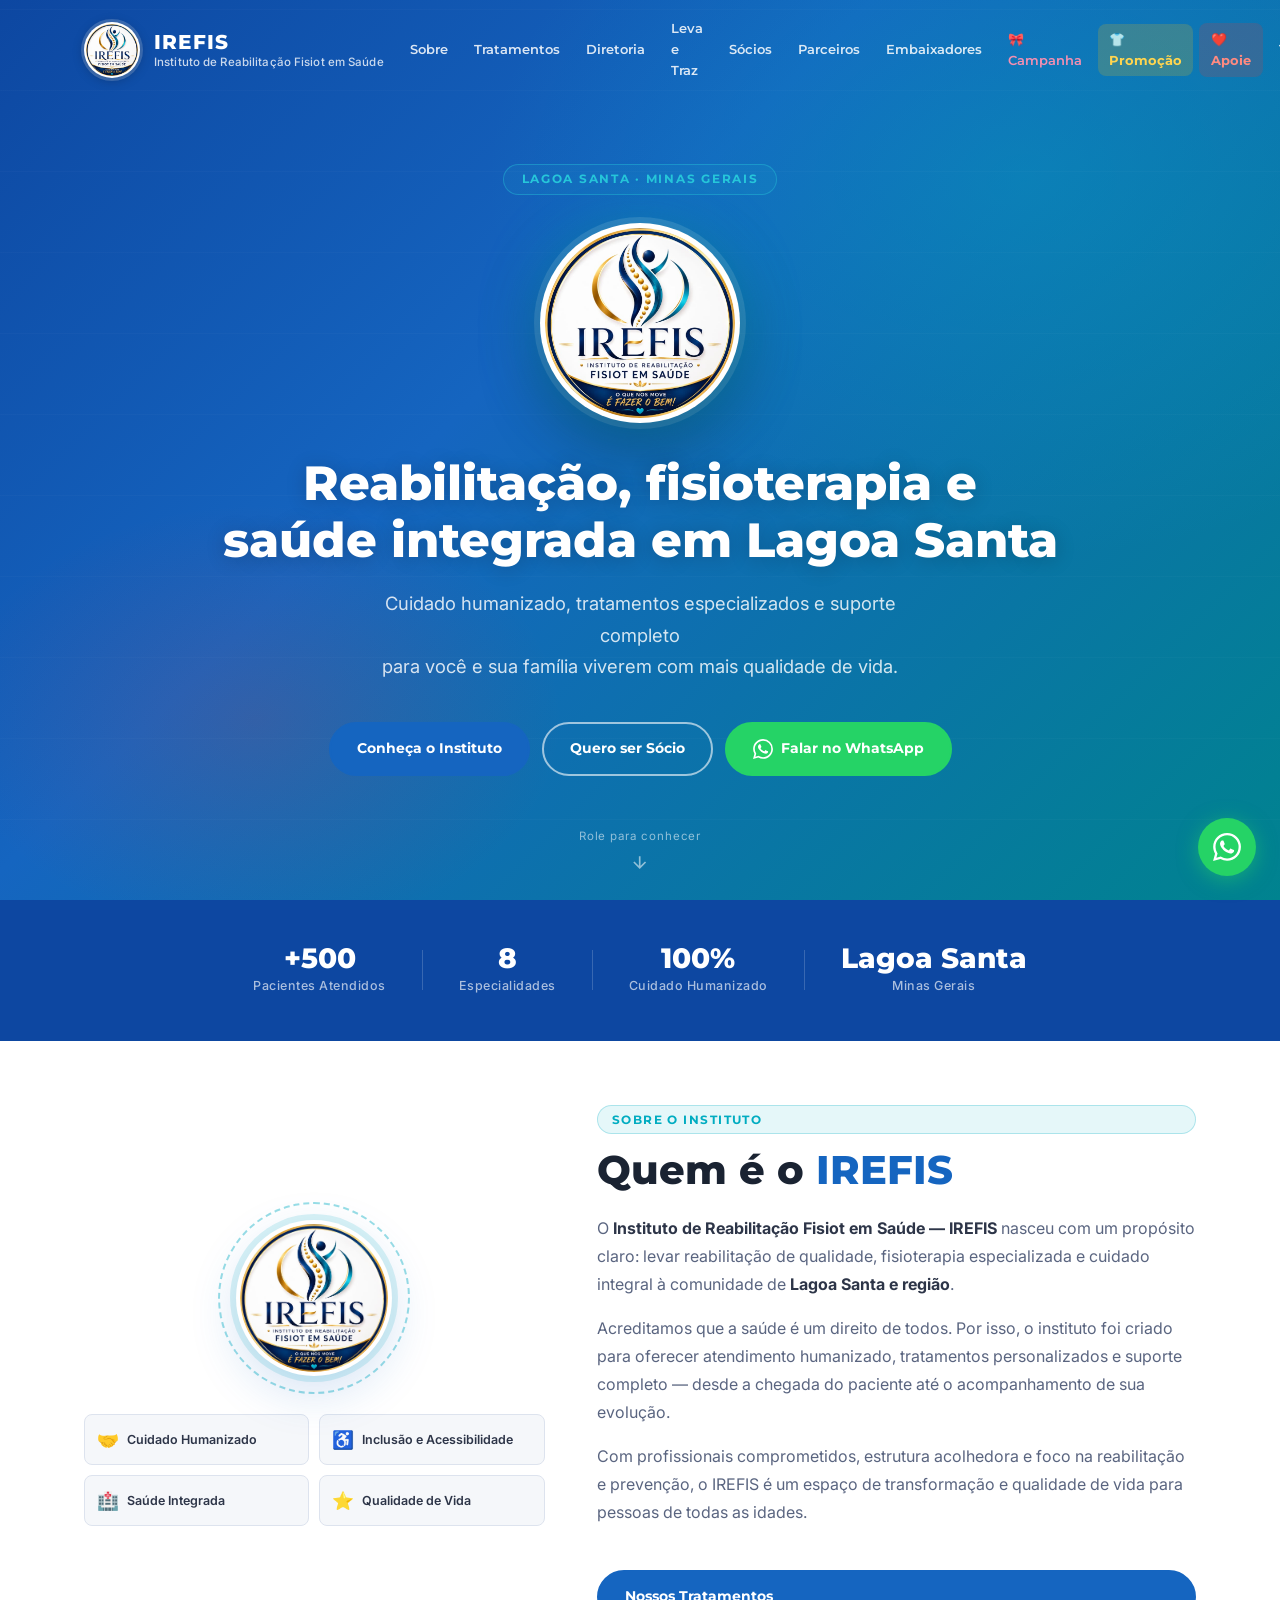
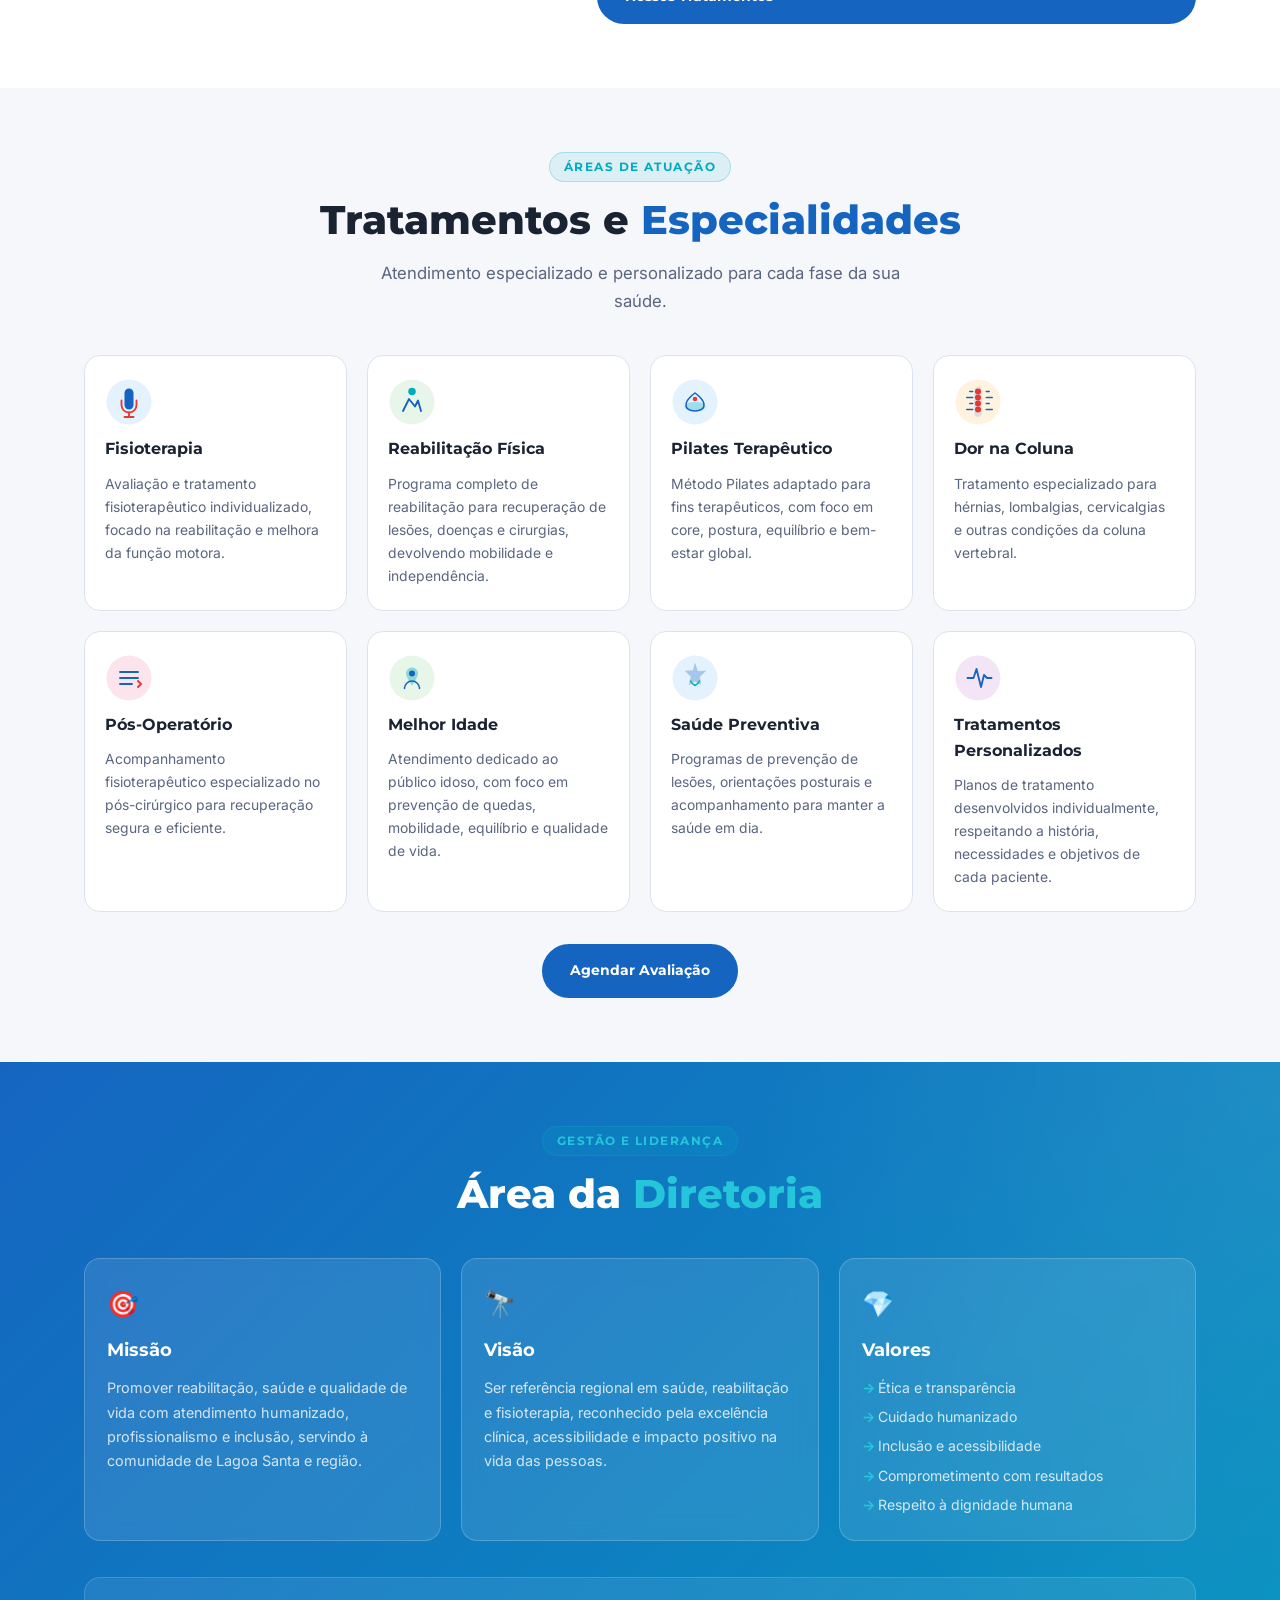
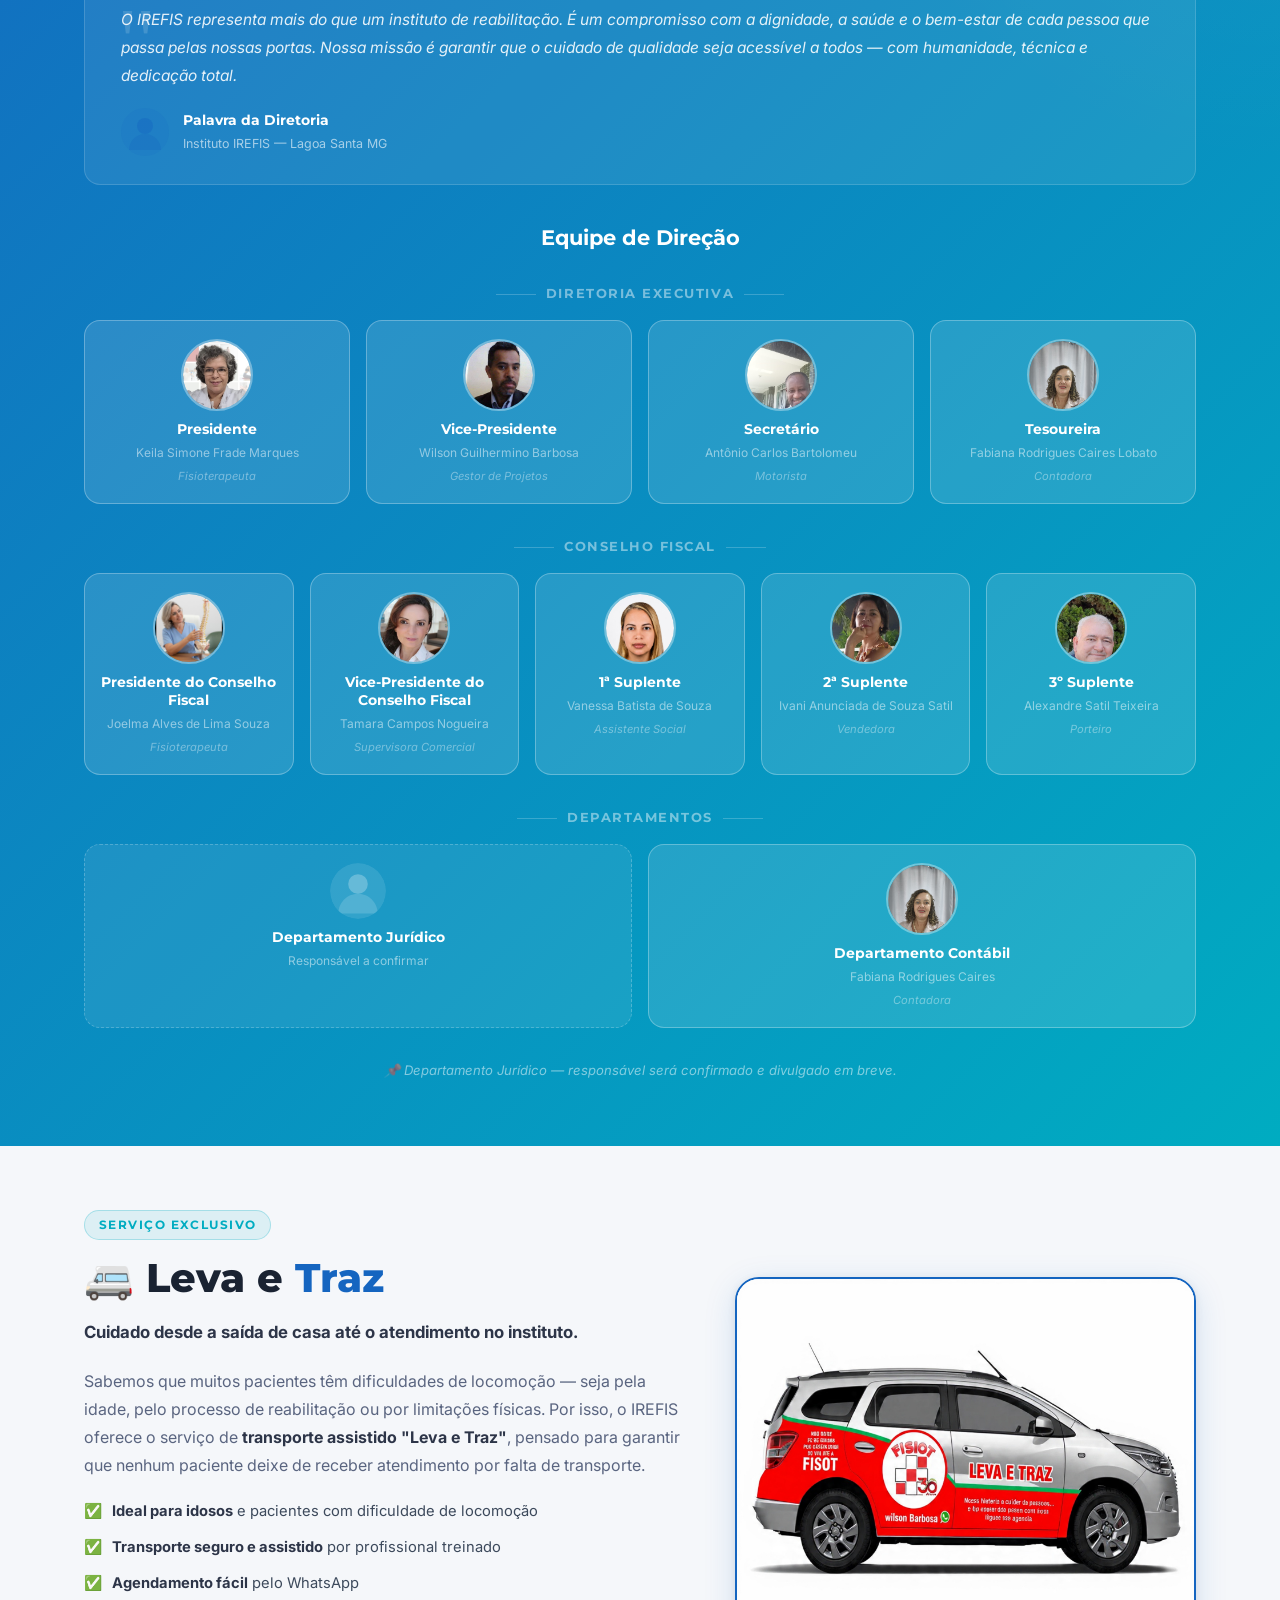
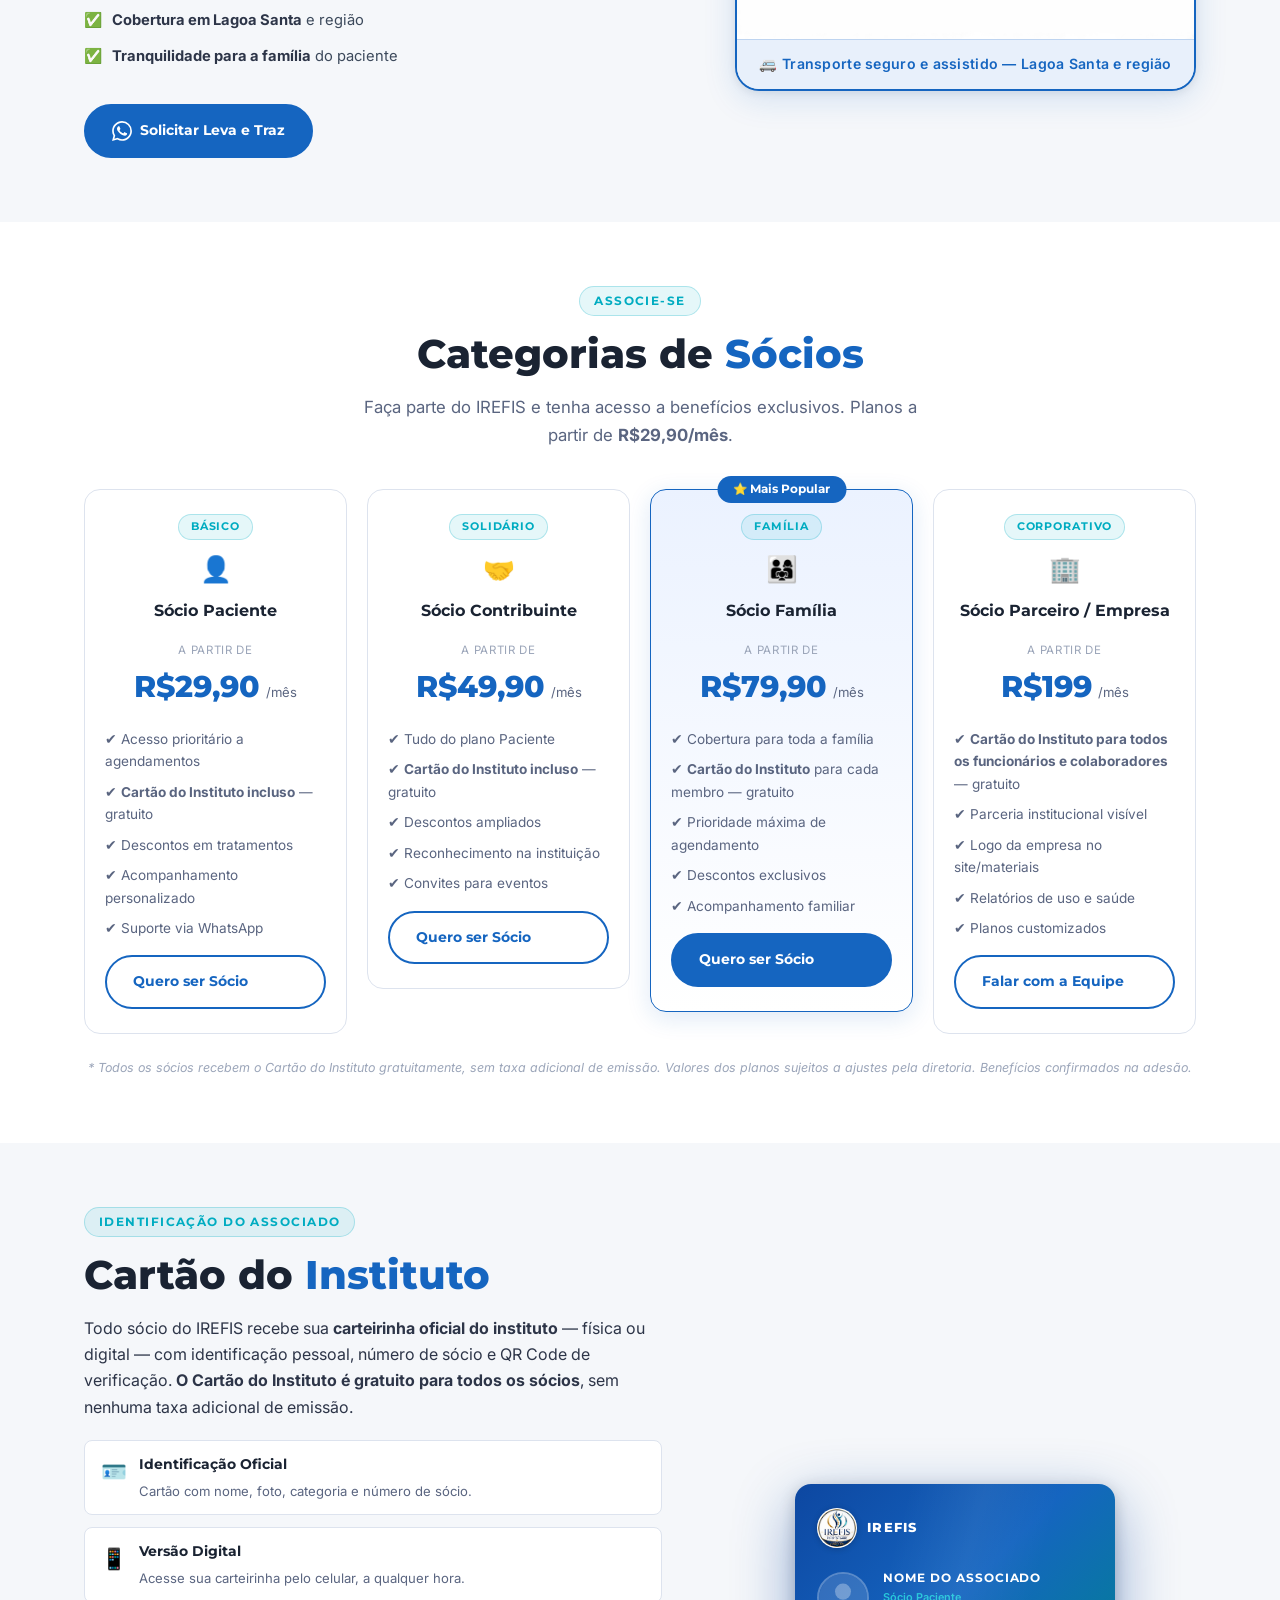
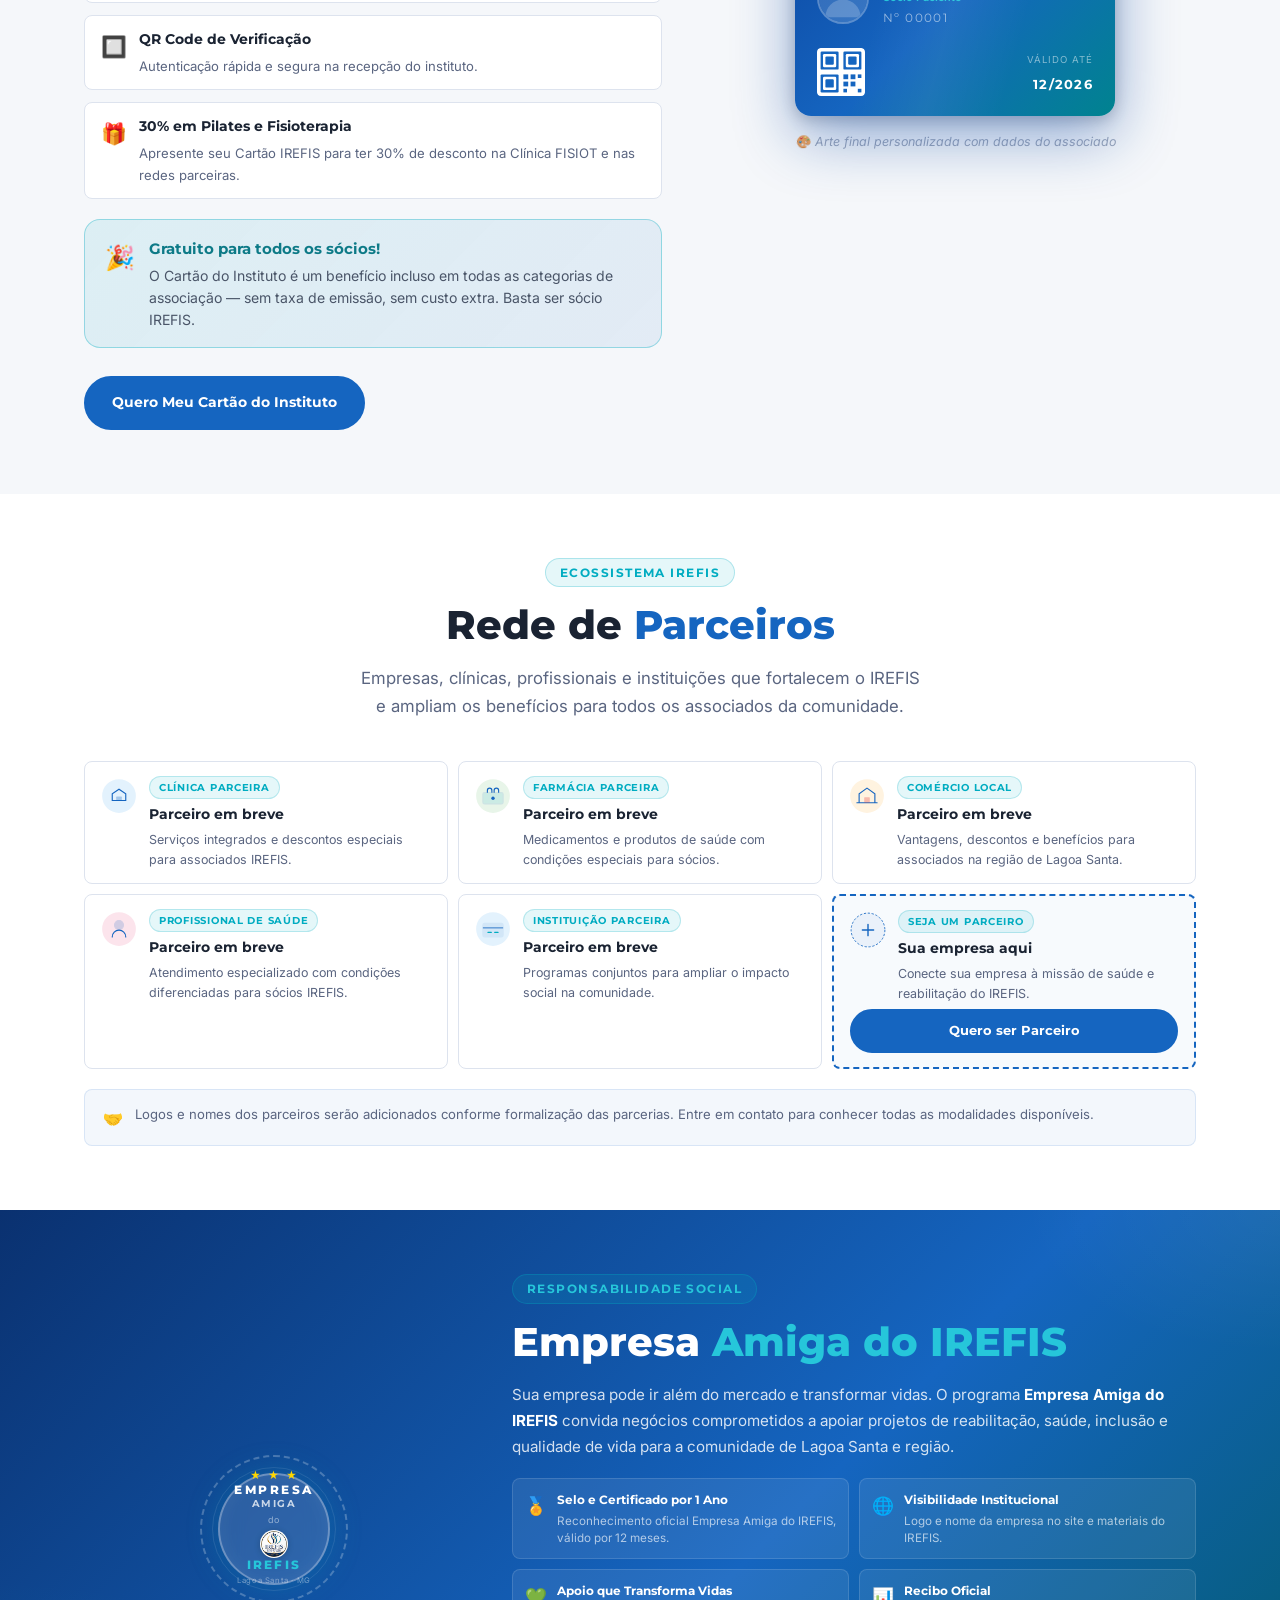
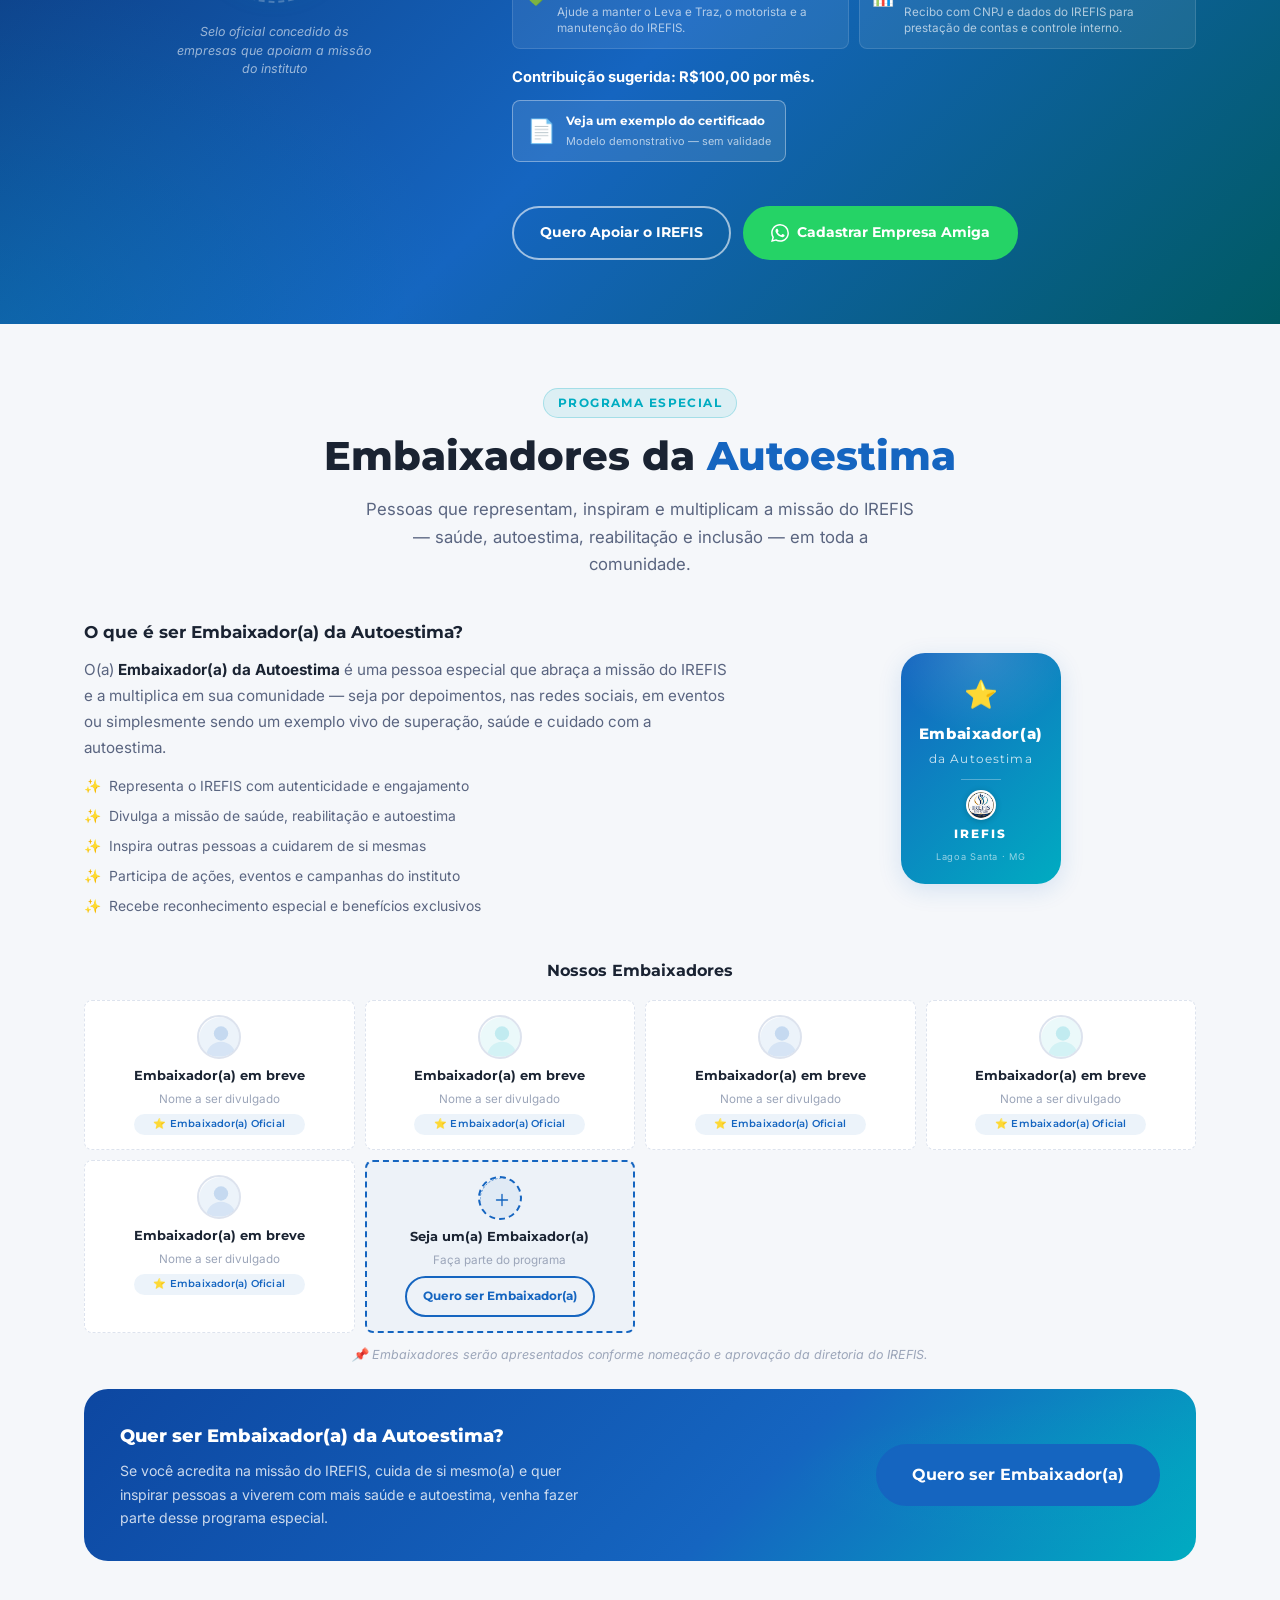
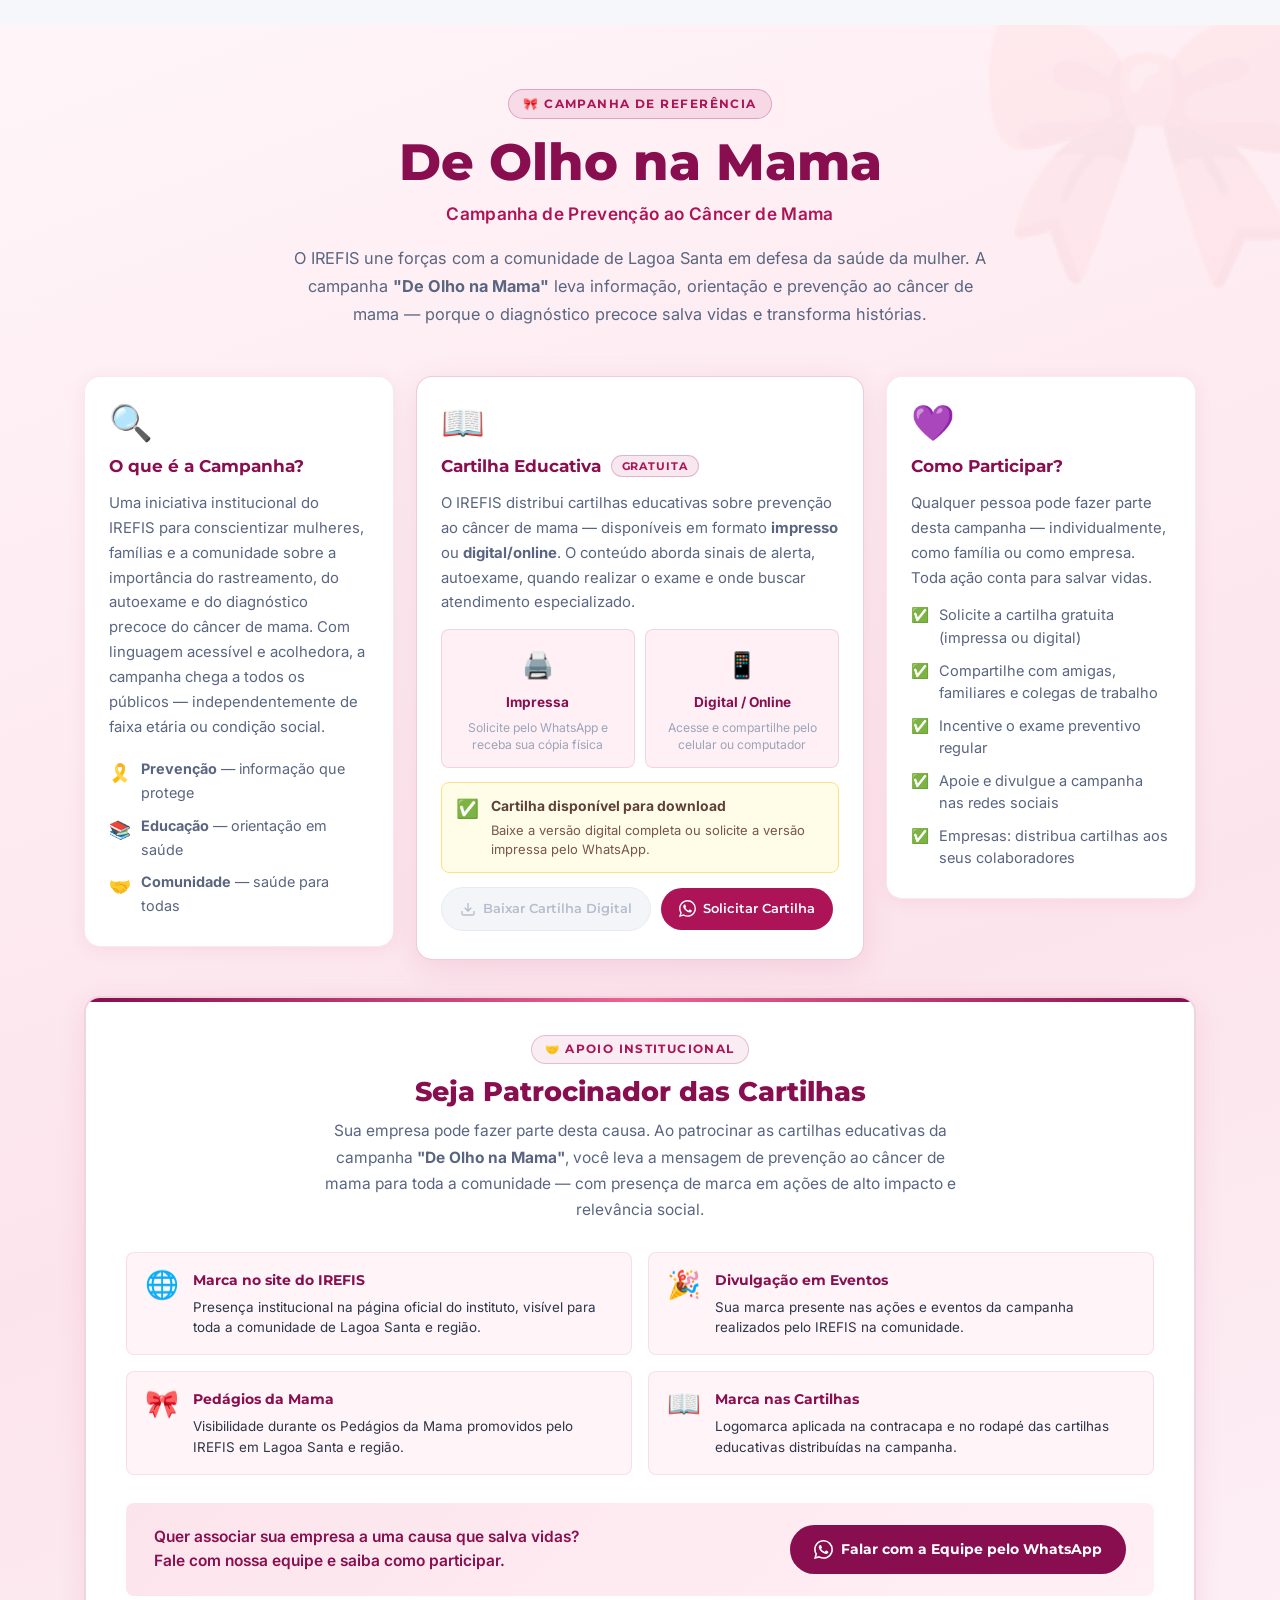
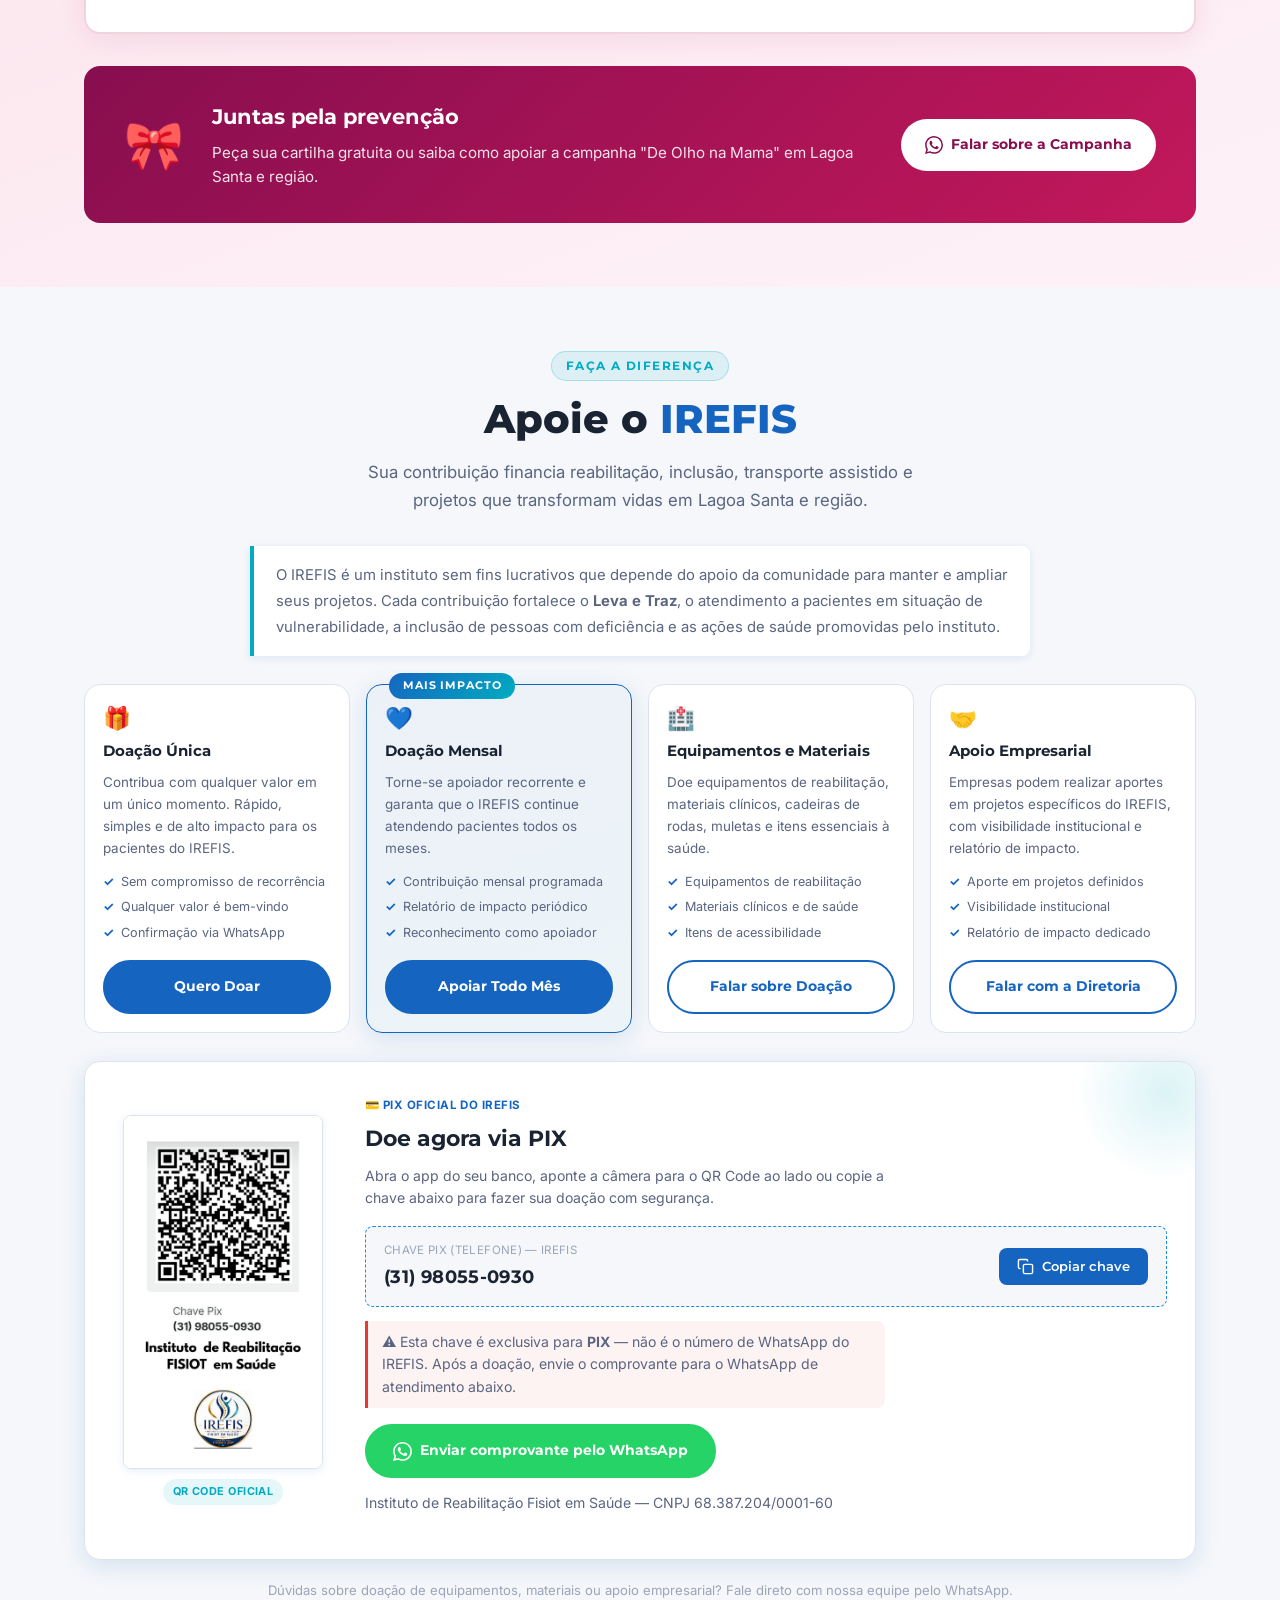
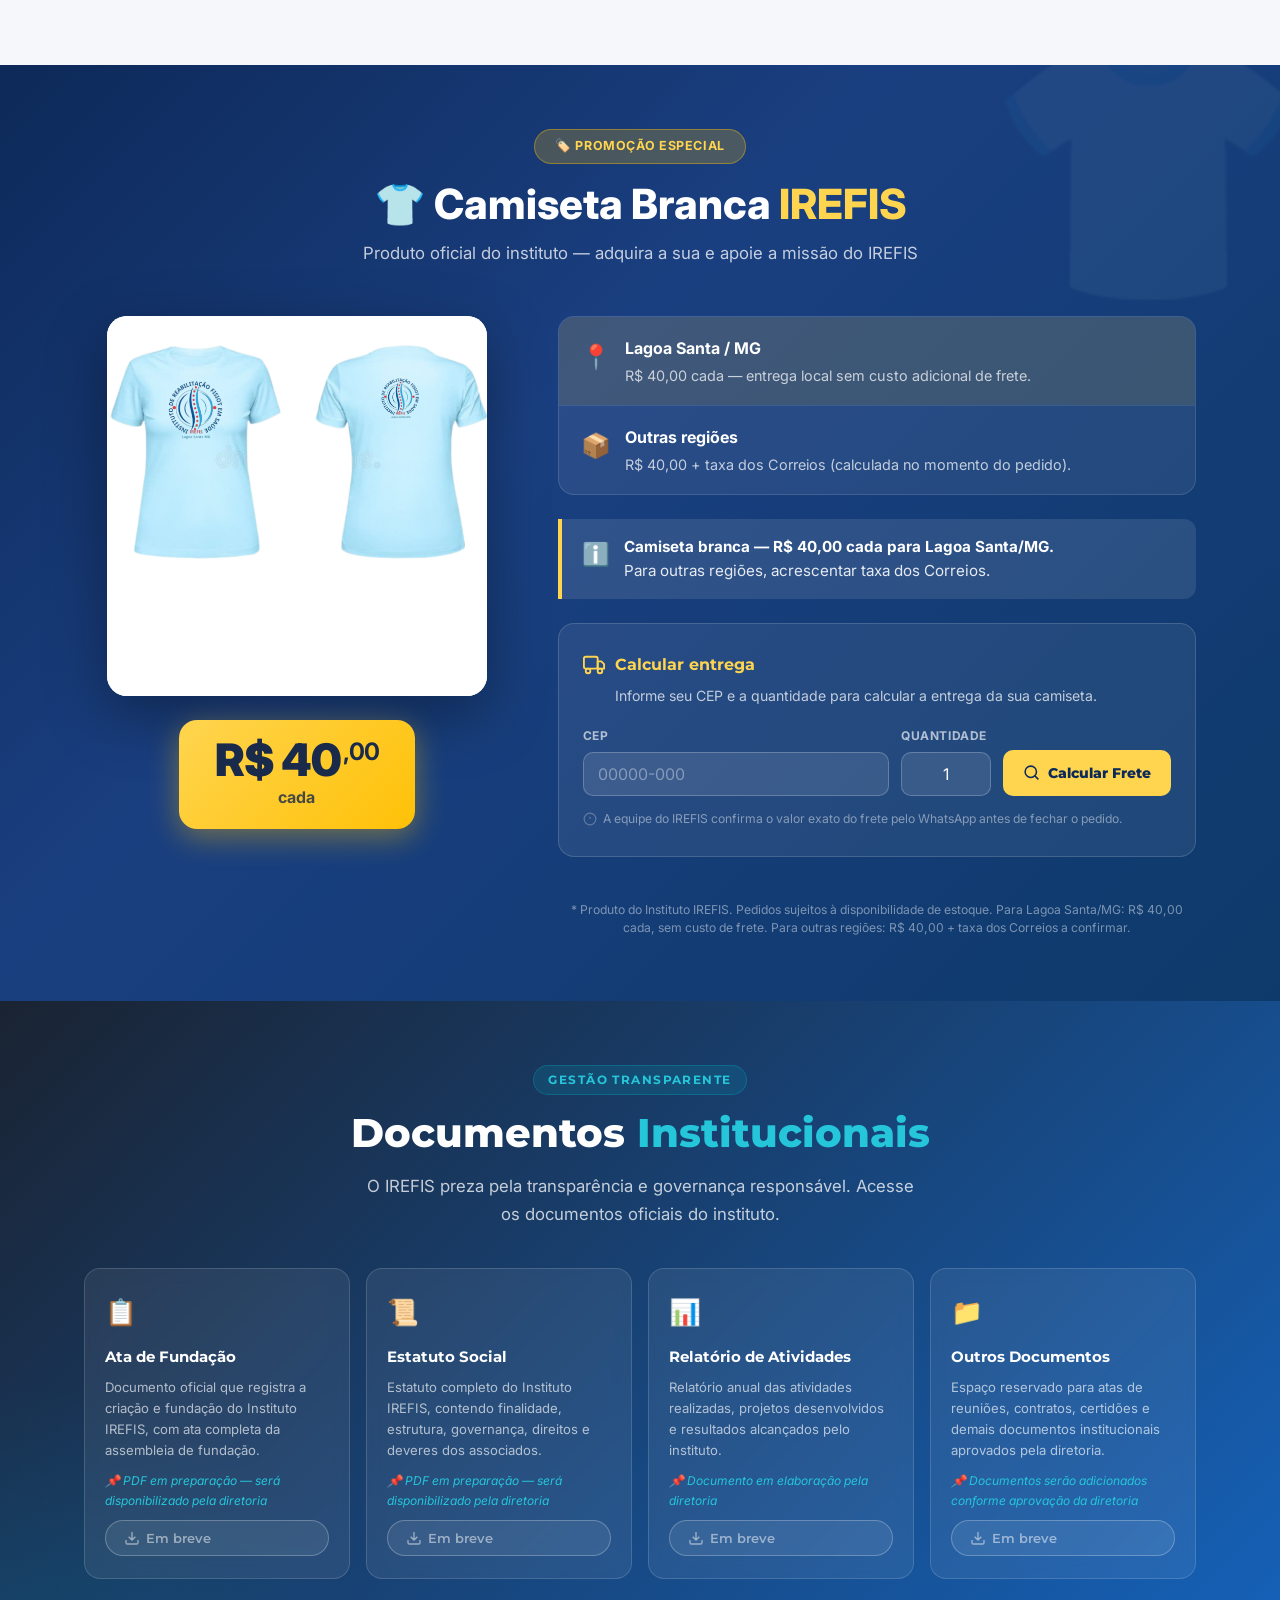
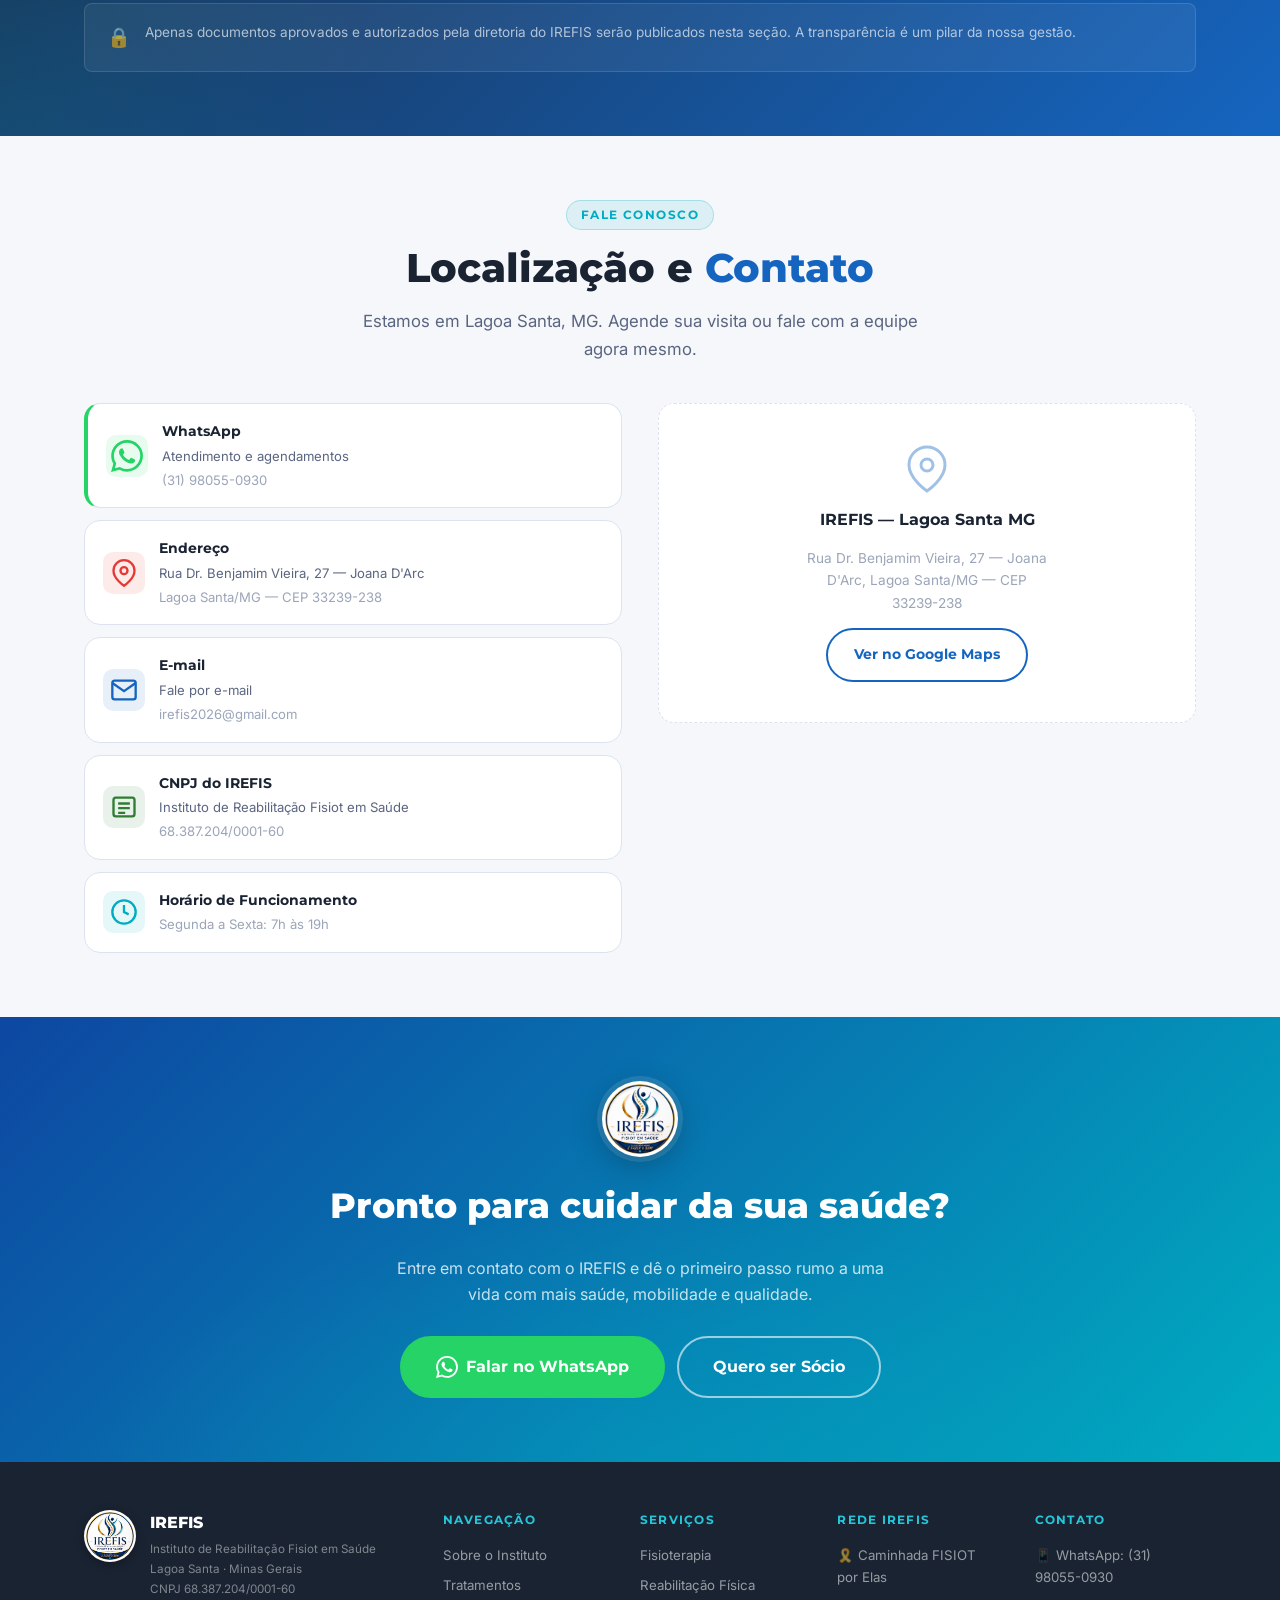
==== commit 5d226174: "feat: publish De Olho na Mama booklet" ====
--- a/index.html
+++ b/index.html
@@ -1045,18 +1045,18 @@
           </div>
 
           <div class="cartilha-pendente">
-            <span class="cartilha-pending-icon">📌</span>
+            <span class="cartilha-pending-icon">✅</span>
             <div>
-              <strong>Cartilha em finalização</strong>
-              <p>O material estará disponível para download em breve. Para receber antecipadamente, entre em contato pelo WhatsApp.</p>
+              <strong>Cartilha disponível para download</strong>
+              <p>Baixe a versão digital completa ou solicite a versão impressa pelo WhatsApp.</p>
             </div>
           </div>
 
           <div class="cartilha-btns">
-            <button class="btn btn-cartilha-pending" disabled>
+            <a href="cartilha-de-olho-na-mama-irefis.pdf" target="_blank" rel="noopener" class="btn btn-cartilha-pending">
               <svg width="16" height="16" viewBox="0 0 24 24" fill="none" stroke="currentColor" stroke-width="2"><path d="M21 15v4a2 2 0 01-2 2H5a2 2 0 01-2-2v-4M7 10l5 5 5-5M12 15V3"/></svg>
-              Download em Breve
-            </button>
+              Baixar Cartilha Digital
+            </a>
             <a href="https://wa.me/5531980550930?text=Olá!%20Gostaria%20de%20receber%20a%20cartilha%20gratuita%20da%20campanha%20De%20Olho%20na%20Mama%20do%20IREFIS." target="_blank" class="btn btn-mama-wa">
               <svg width="17" height="17" viewBox="0 0 24 24" fill="currentColor"><path d="M17.472 14.382c-.297-.149-1.758-.867-2.03-.967-.273-.099-.471-.148-.67.15-.197.297-.767.966-.94 1.164-.173.199-.347.223-.644.075-.297-.15-1.255-.463-2.39-1.475-.883-.788-1.48-1.761-1.653-2.059-.173-.297-.018-.458.13-.606.134-.133.298-.347.446-.52.149-.174.198-.298.298-.497.099-.198.05-.371-.025-.52-.075-.149-.669-1.612-.916-2.207-.242-.579-.487-.5-.669-.51-.173-.008-.371-.01-.57-.01-.198 0-.52.074-.792.372-.272.297-1.04 1.016-1.04 2.479 0 1.462 1.065 2.875 1.213 3.074.149.198 2.096 3.2 5.077 4.487.709.306 1.262.489 1.694.625.712.227 1.36.195 1.871.118.571-.085 1.758-.719 2.006-1.413.248-.694.248-1.289.173-1.413-.074-.124-.272-.198-.57-.347m-5.421 7.403h-.004a9.87 9.87 0 01-5.031-1.378l-.361-.214-3.741.982.998-3.648-.235-.374a9.86 9.86 0 01-1.51-5.26c.001-5.45 4.436-9.884 9.888-9.884 2.64 0 5.122 1.03 6.988 2.898a9.825 9.825 0 012.893 6.994c-.003 5.45-4.437 9.884-9.885 9.884m8.413-18.297A11.815 11.815 0 0012.05 0C5.495 0 .16 5.335.157 11.892c0 2.096.547 4.142 1.588 5.945L.057 24l6.305-1.654a11.882 11.882 0 005.683 1.448h.005c6.554 0 11.89-5.335 11.893-11.893a11.821 11.821 0 00-3.48-8.413z"/></svg>
               Solicitar Cartilha
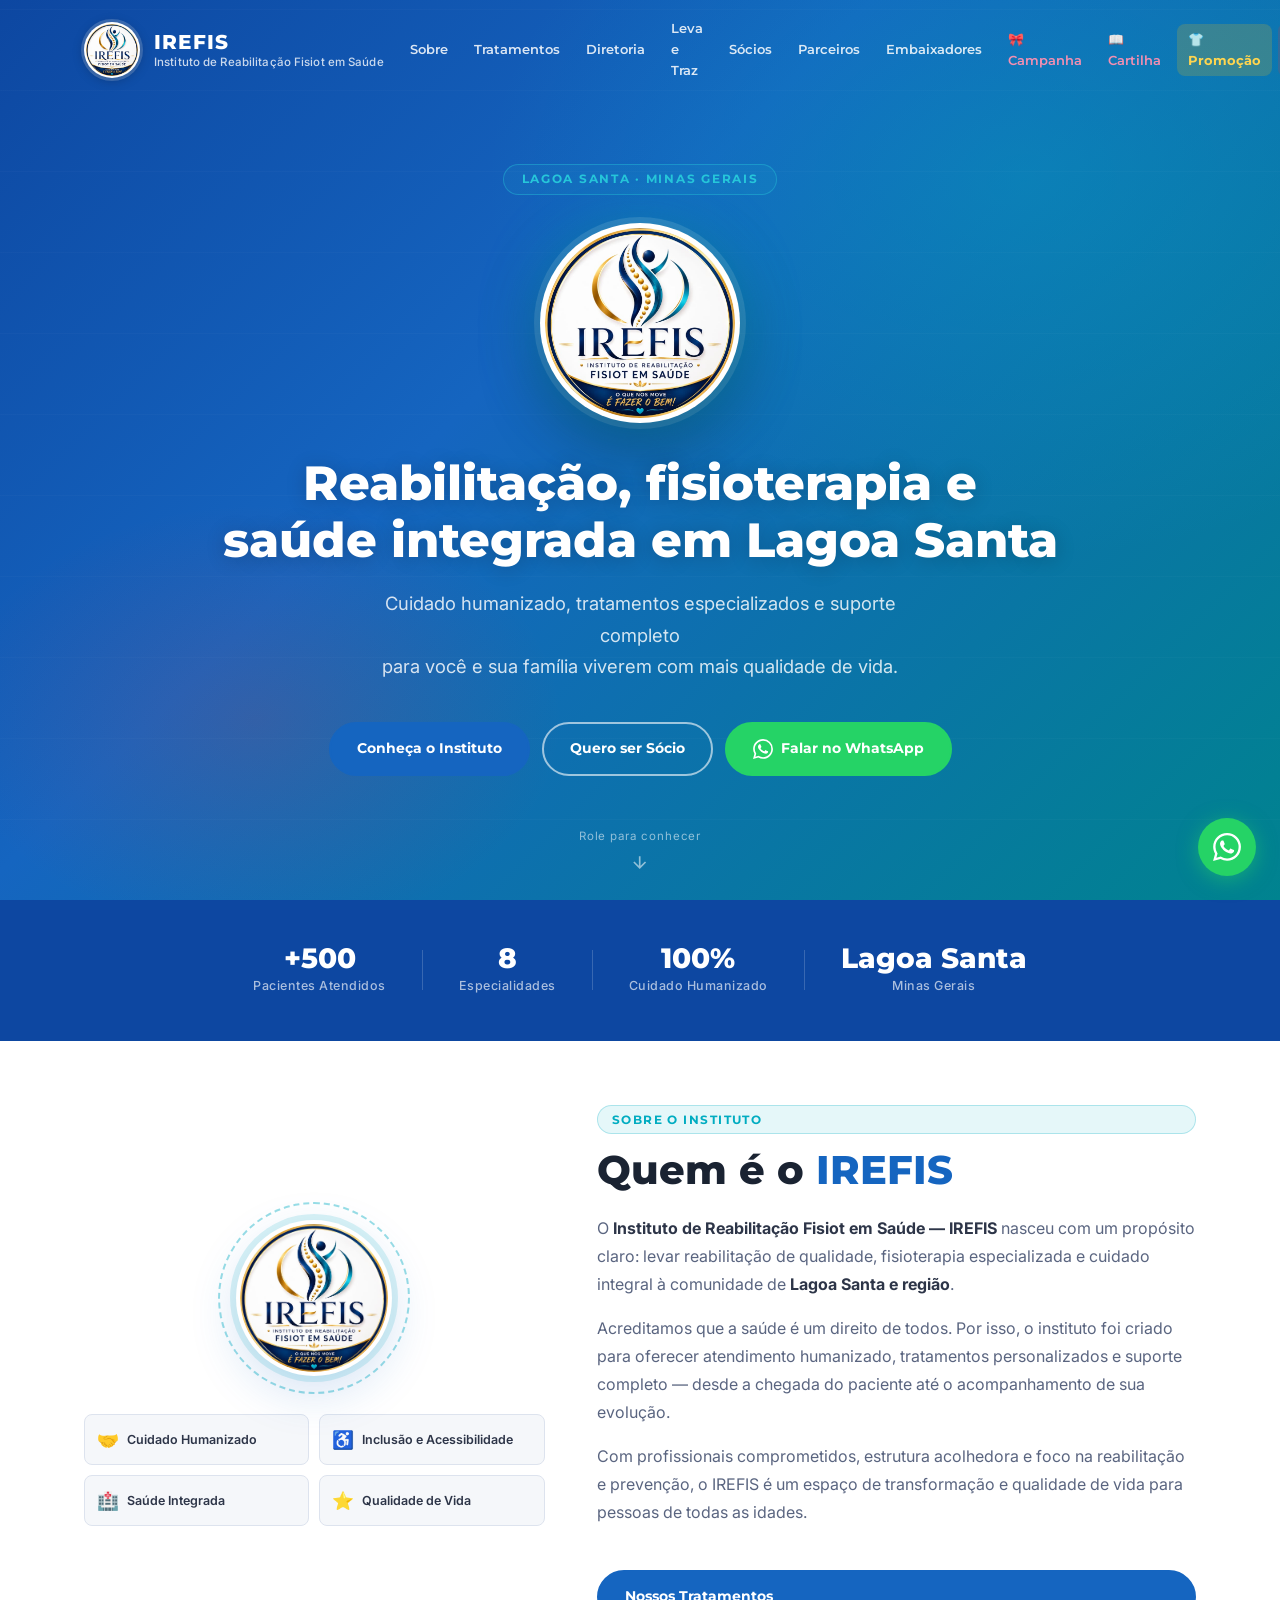
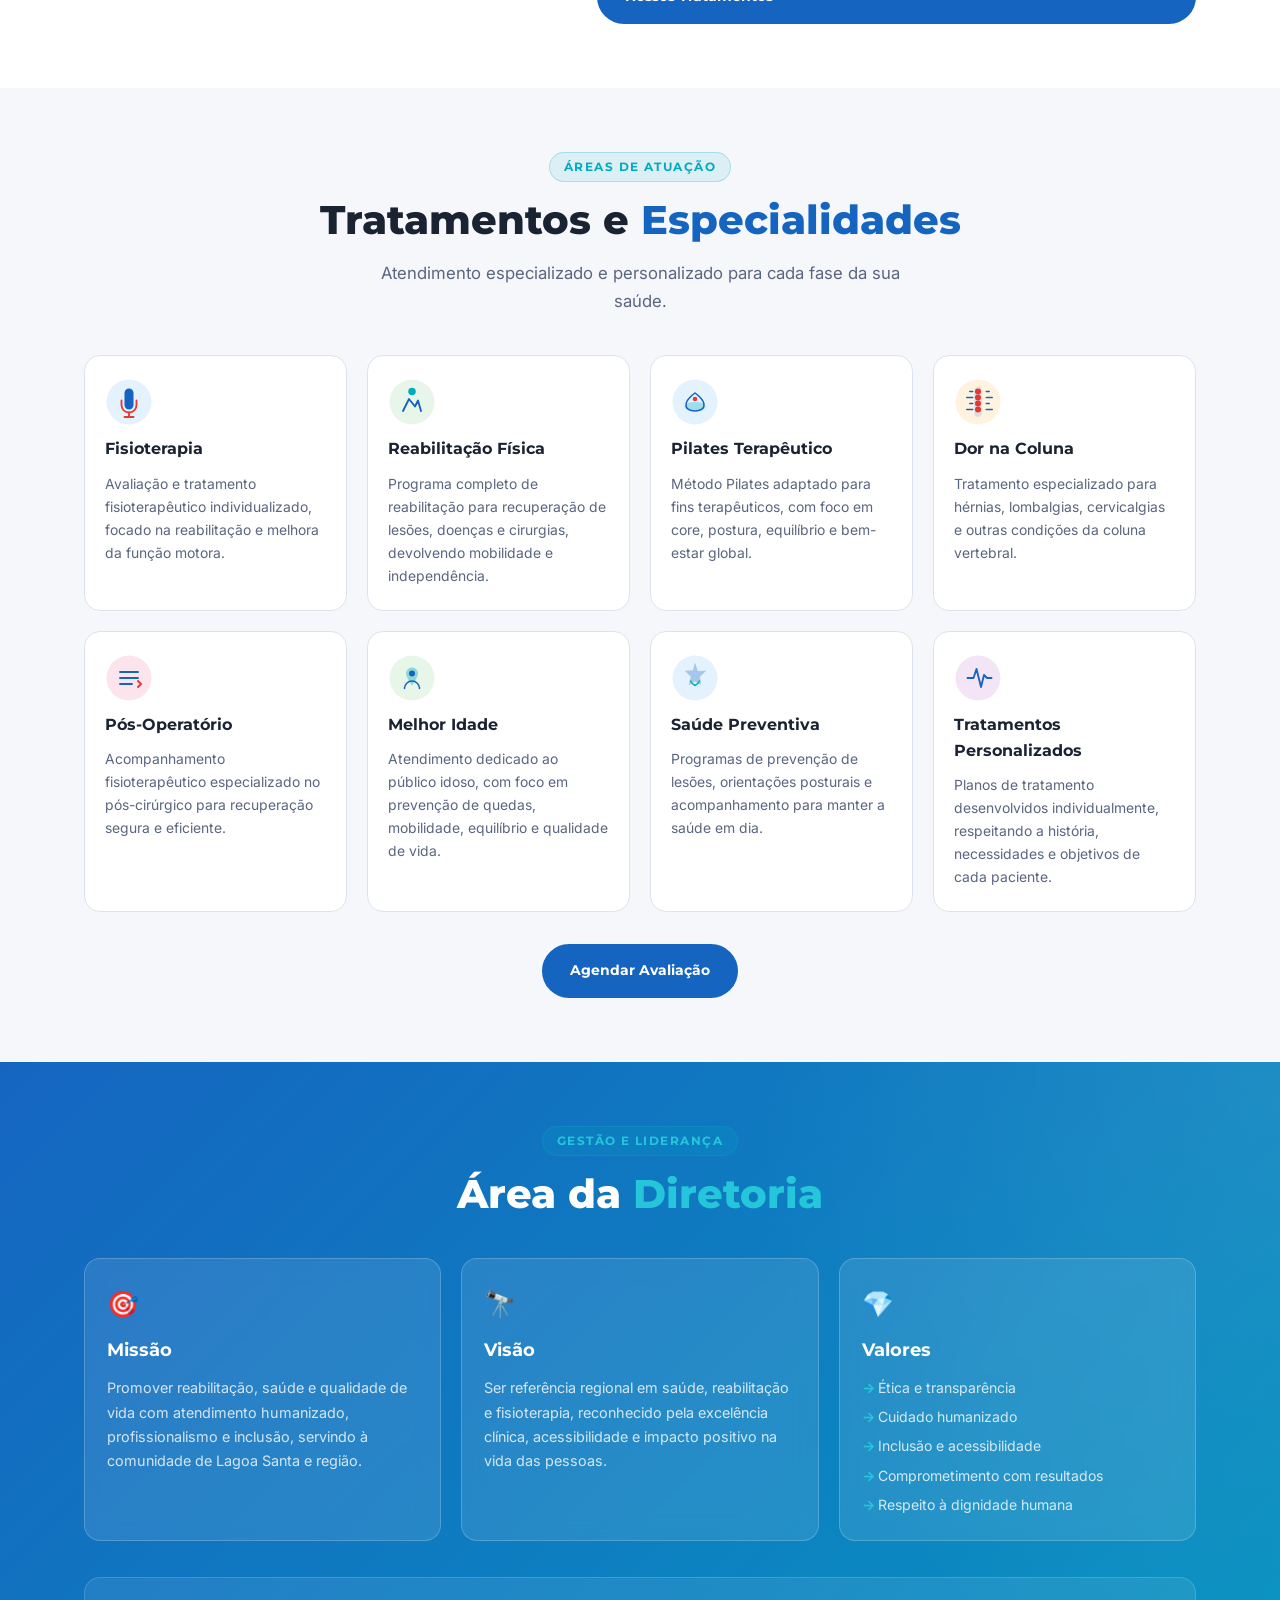
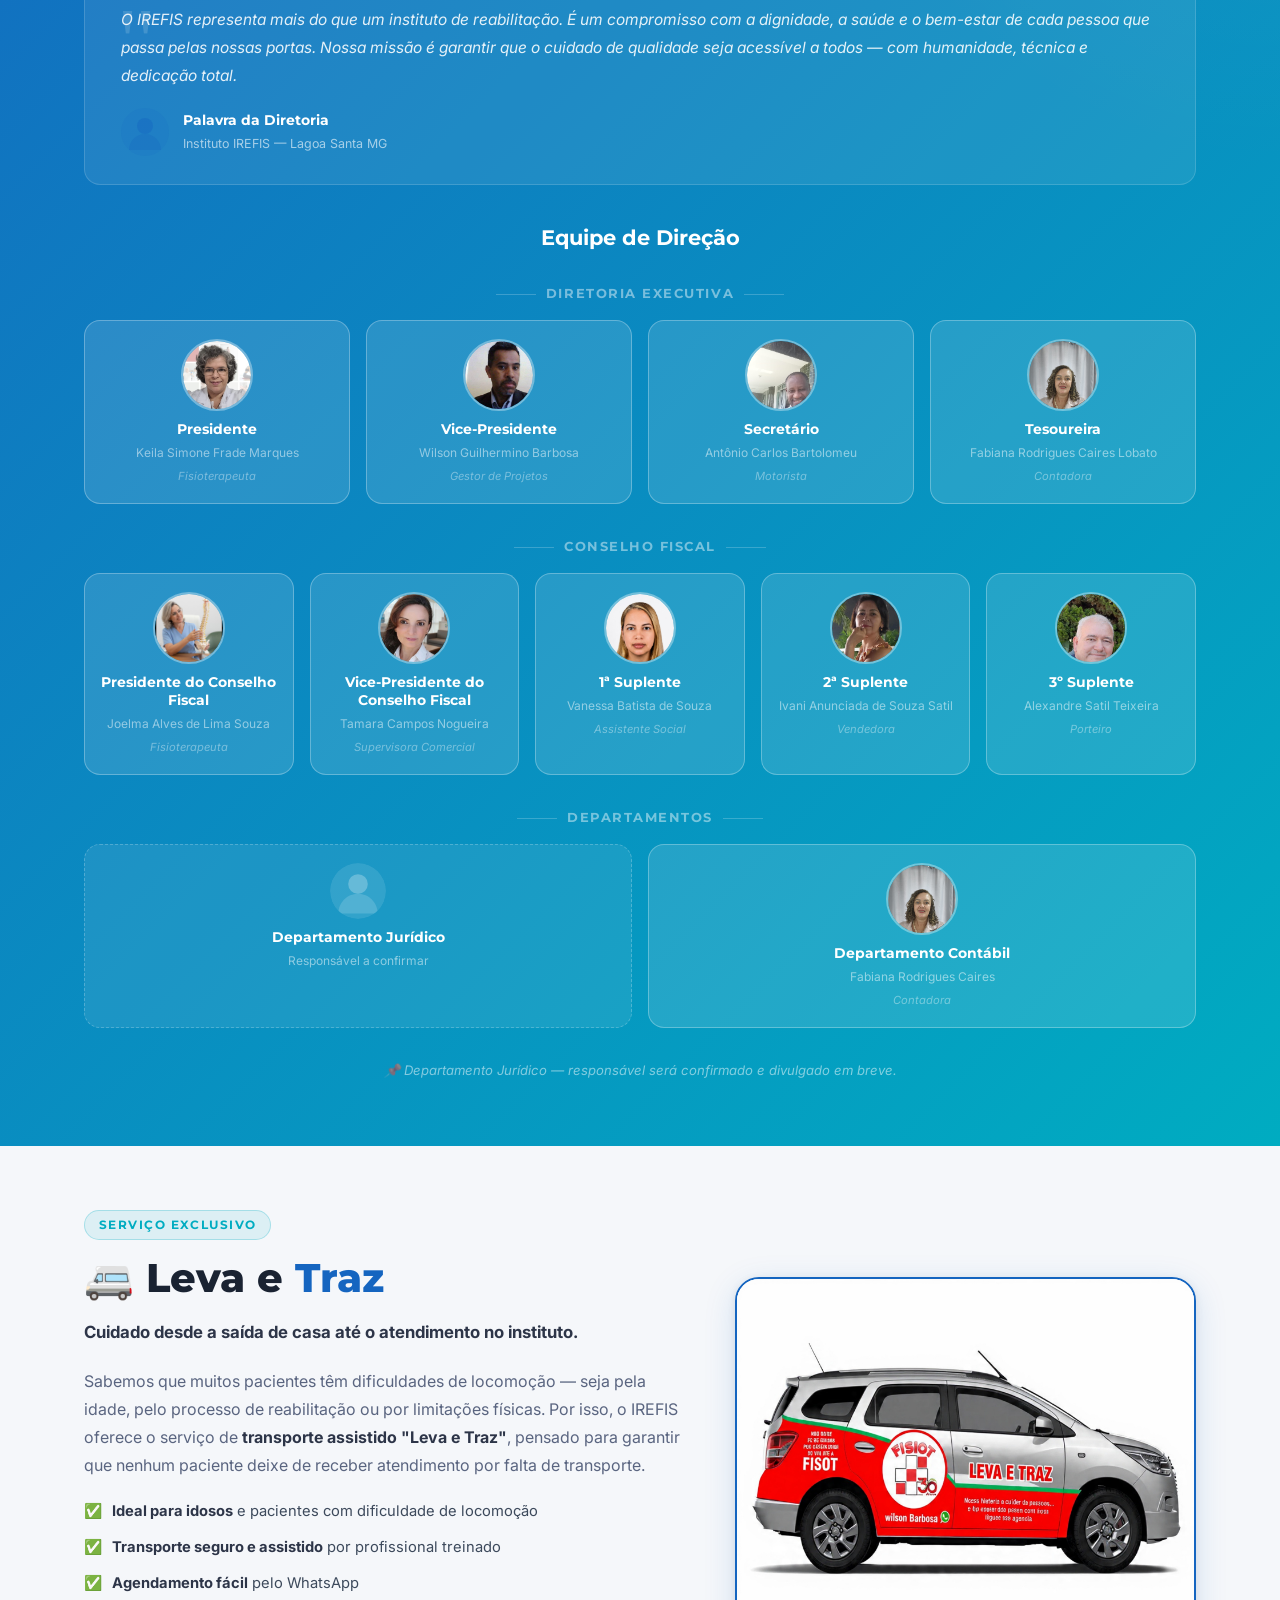
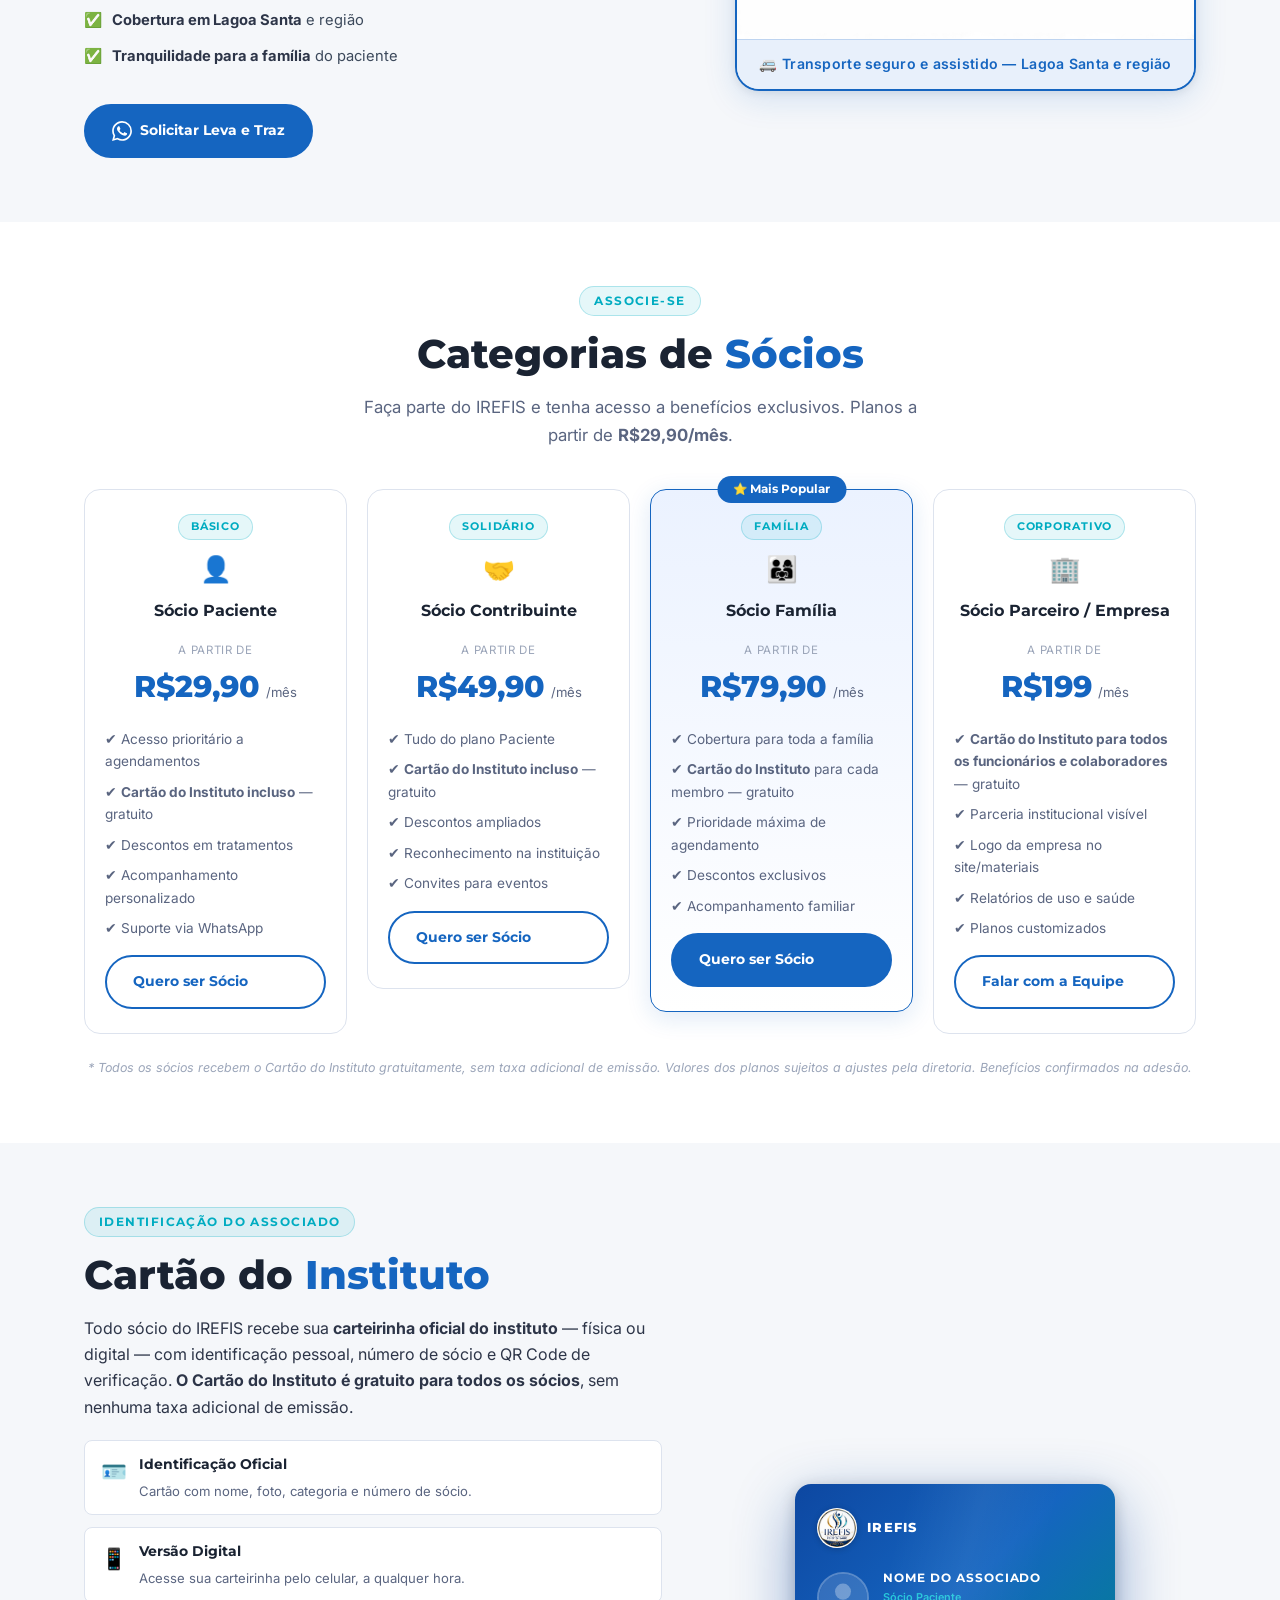
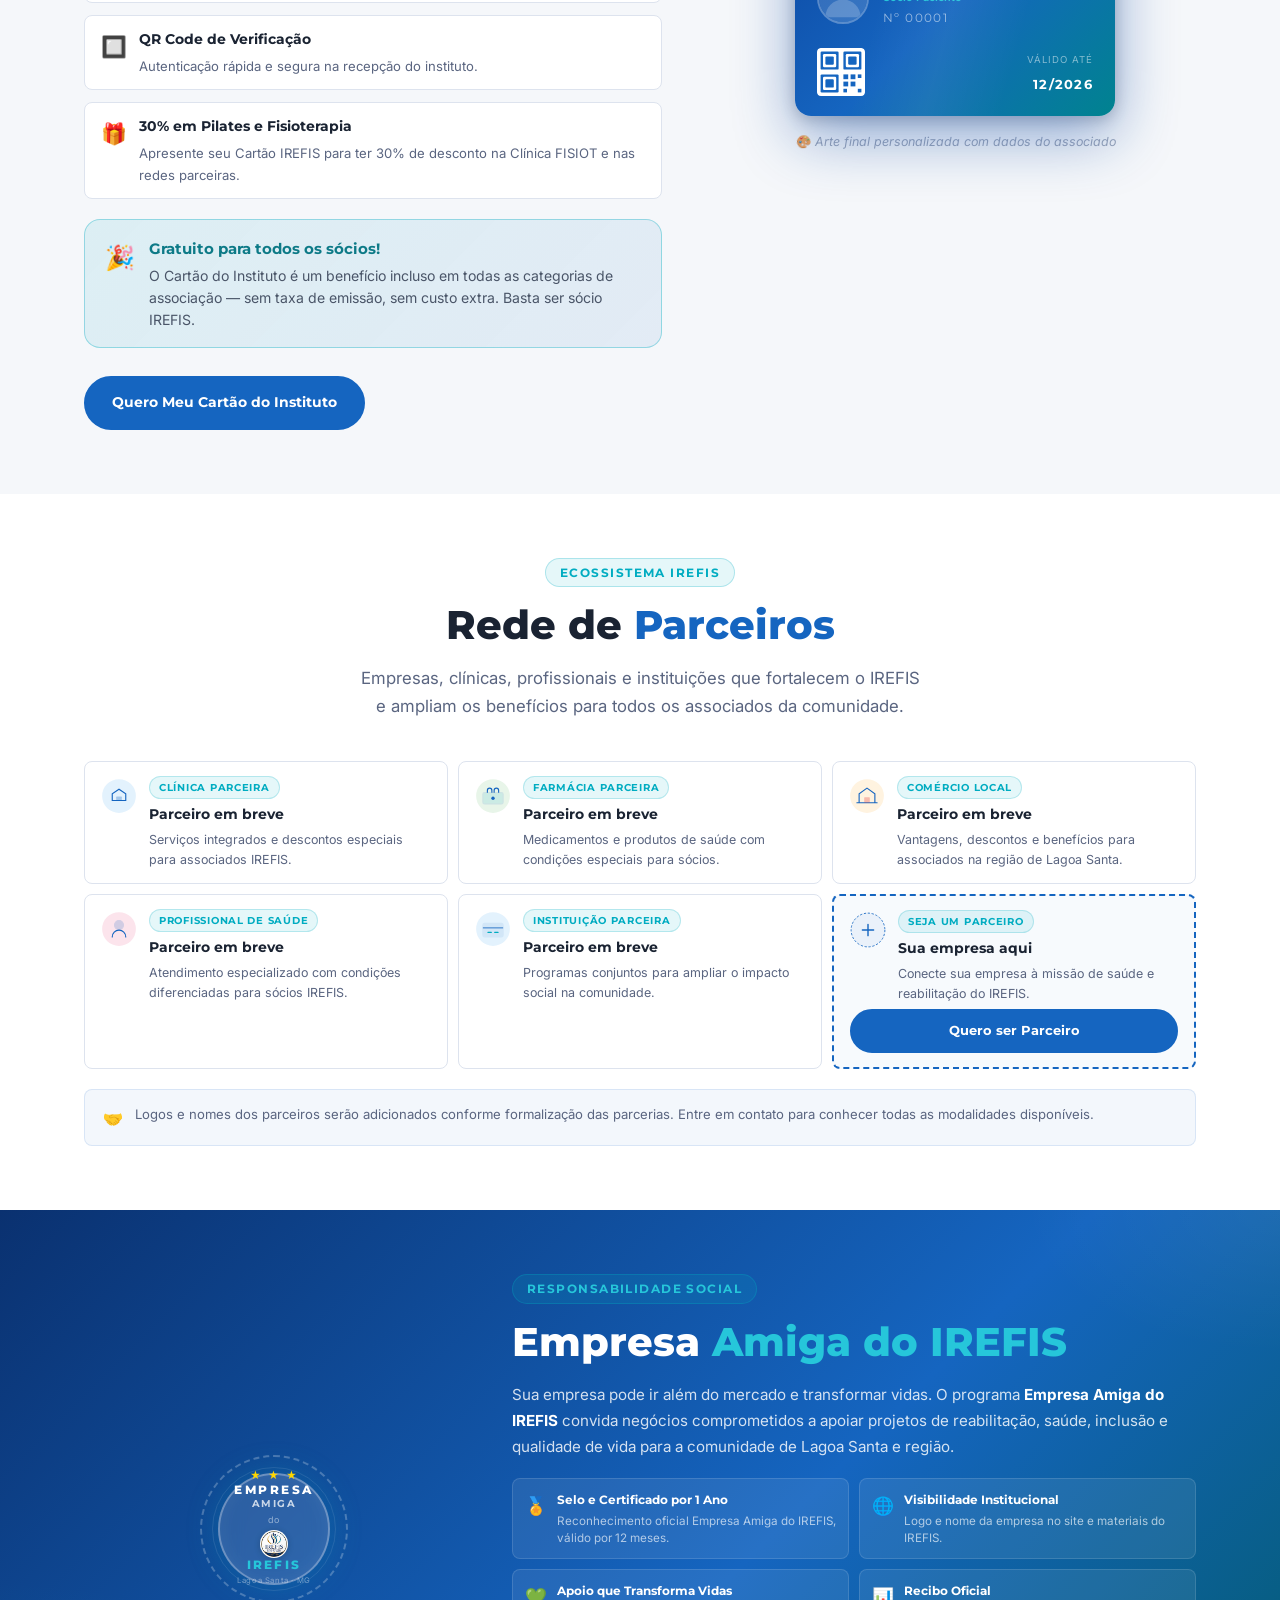
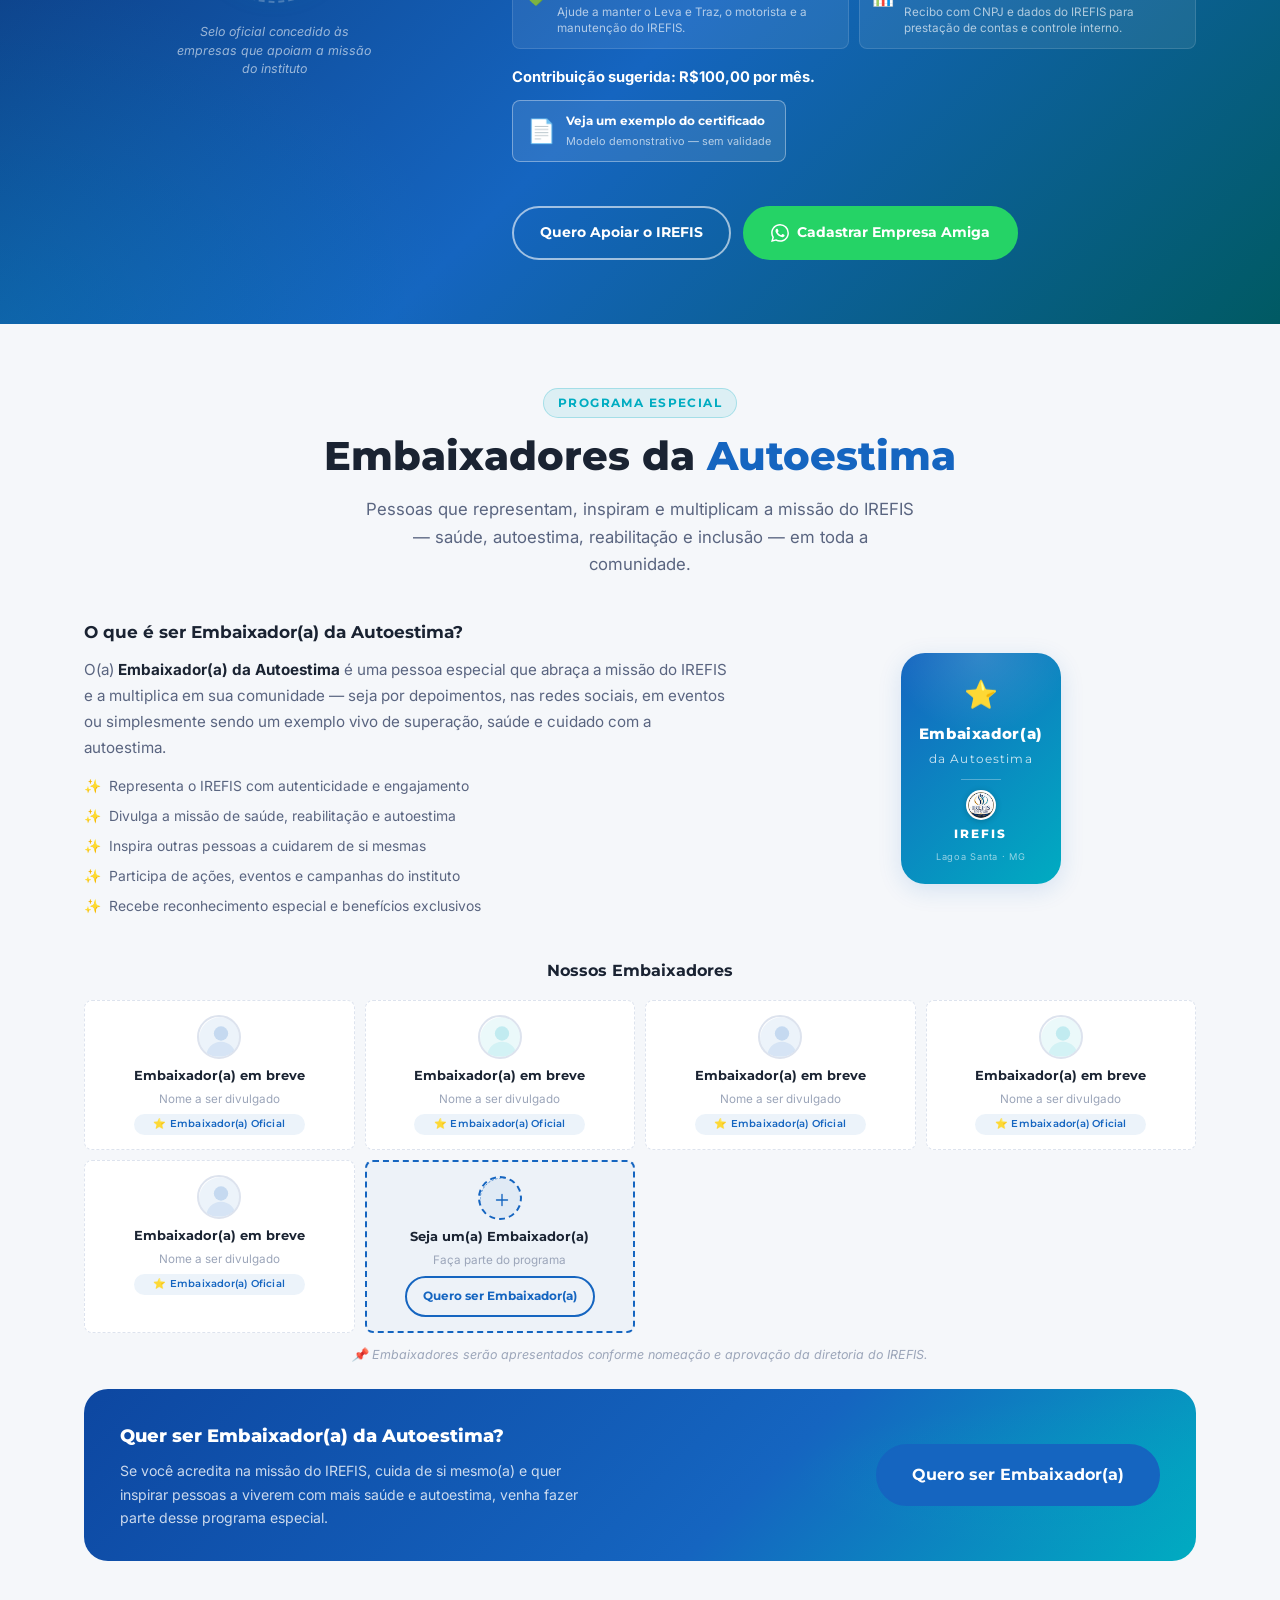
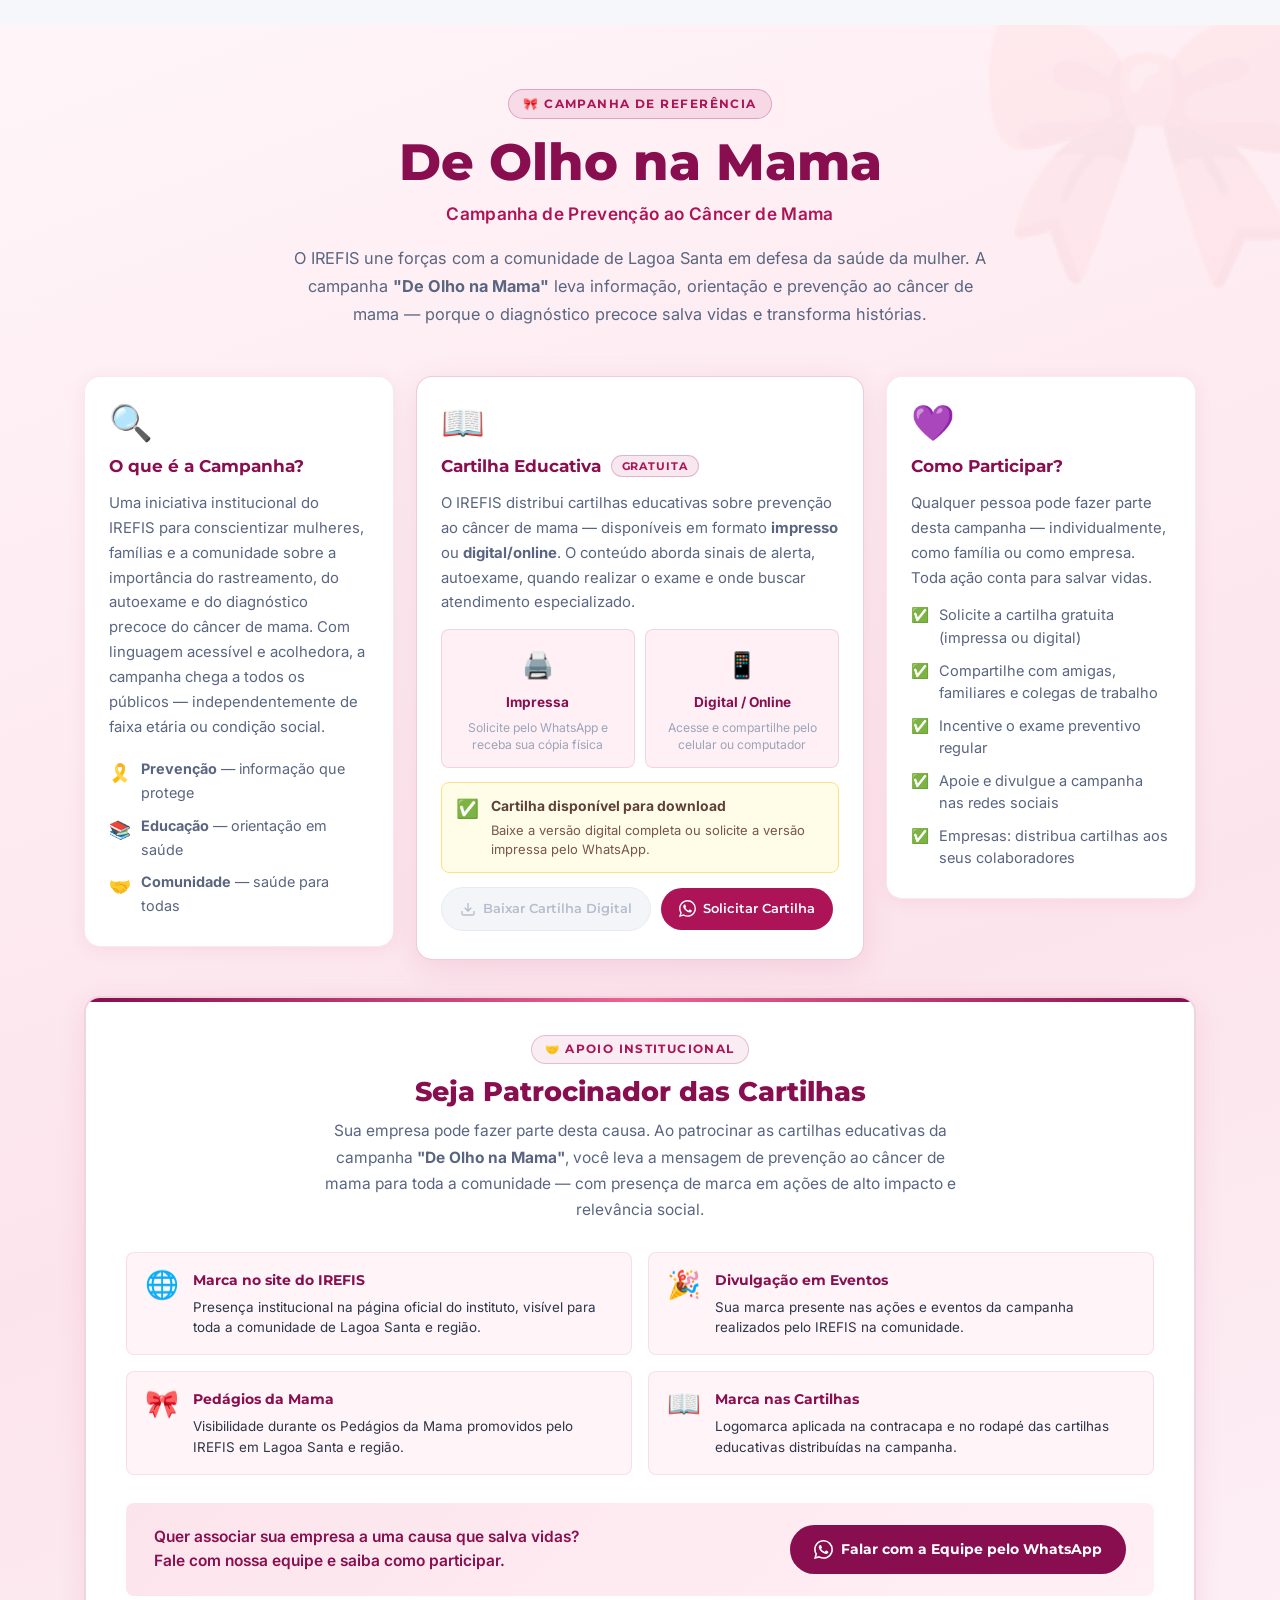
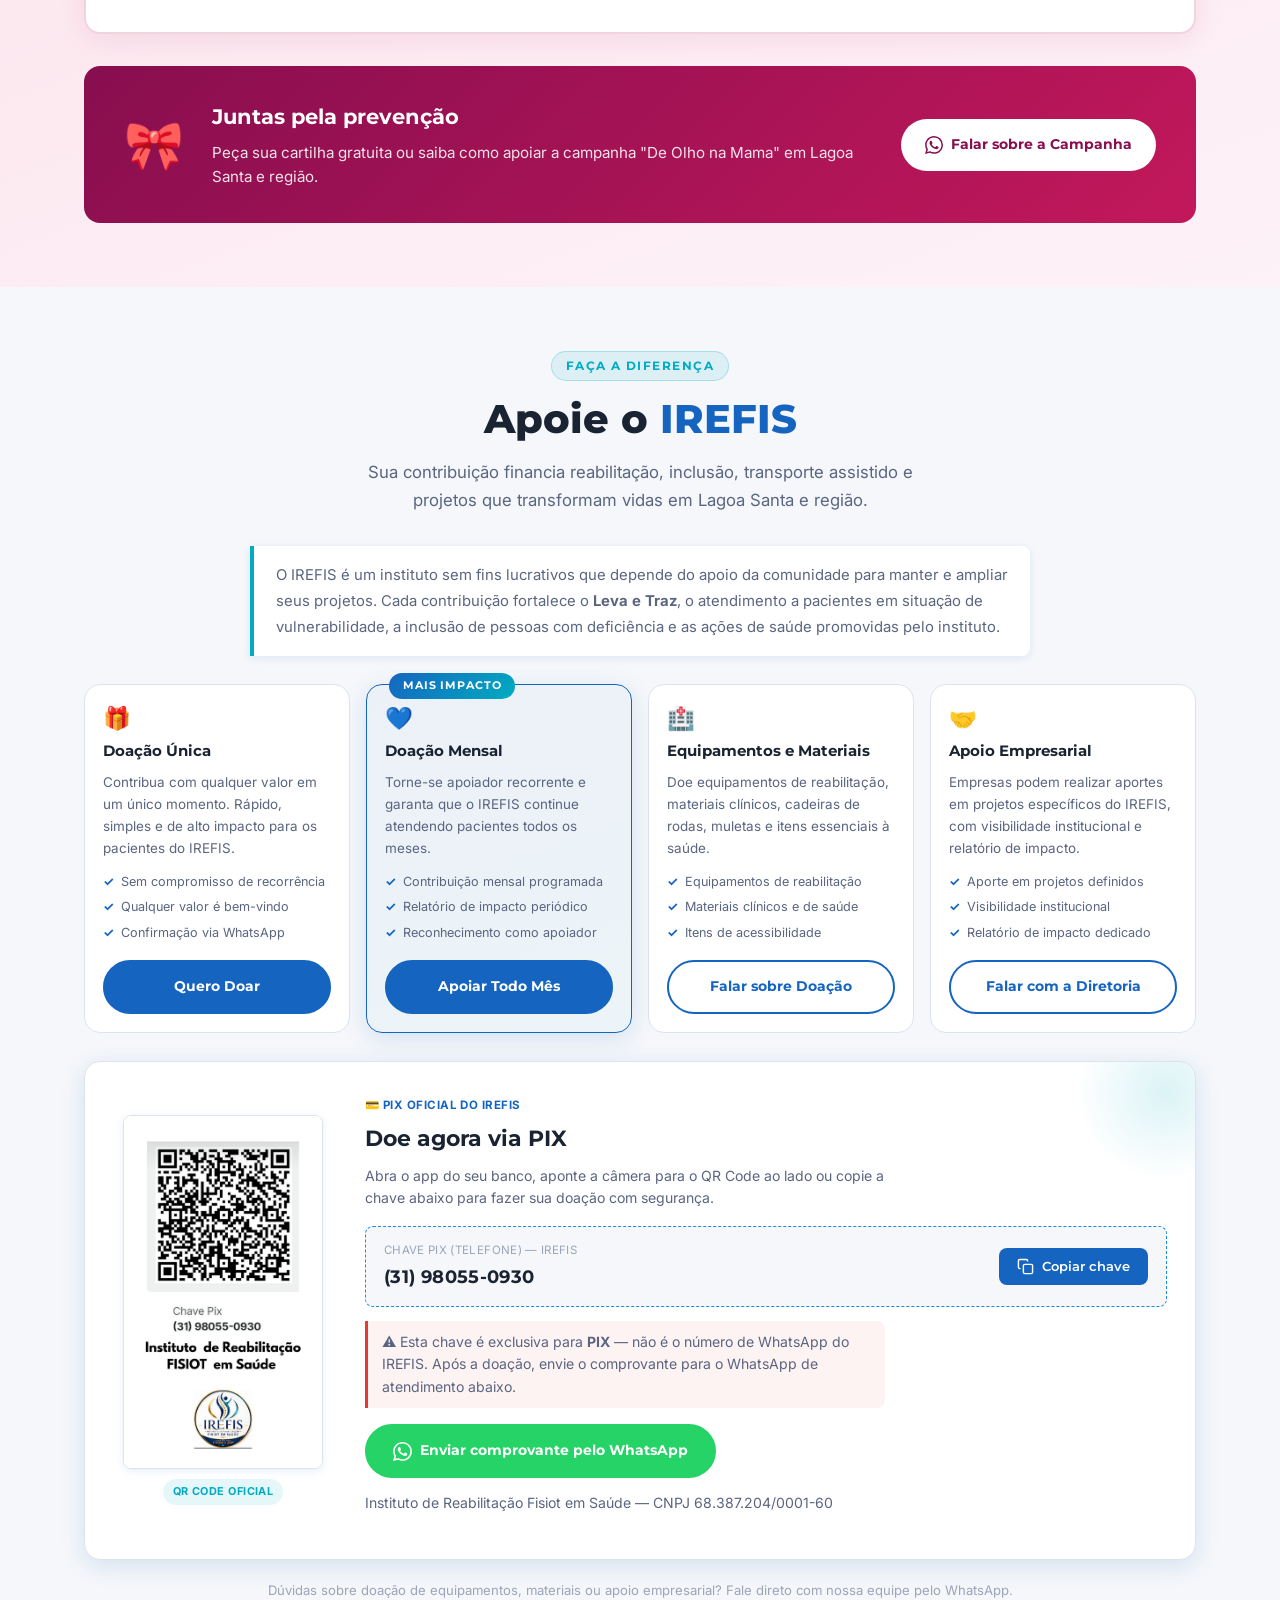
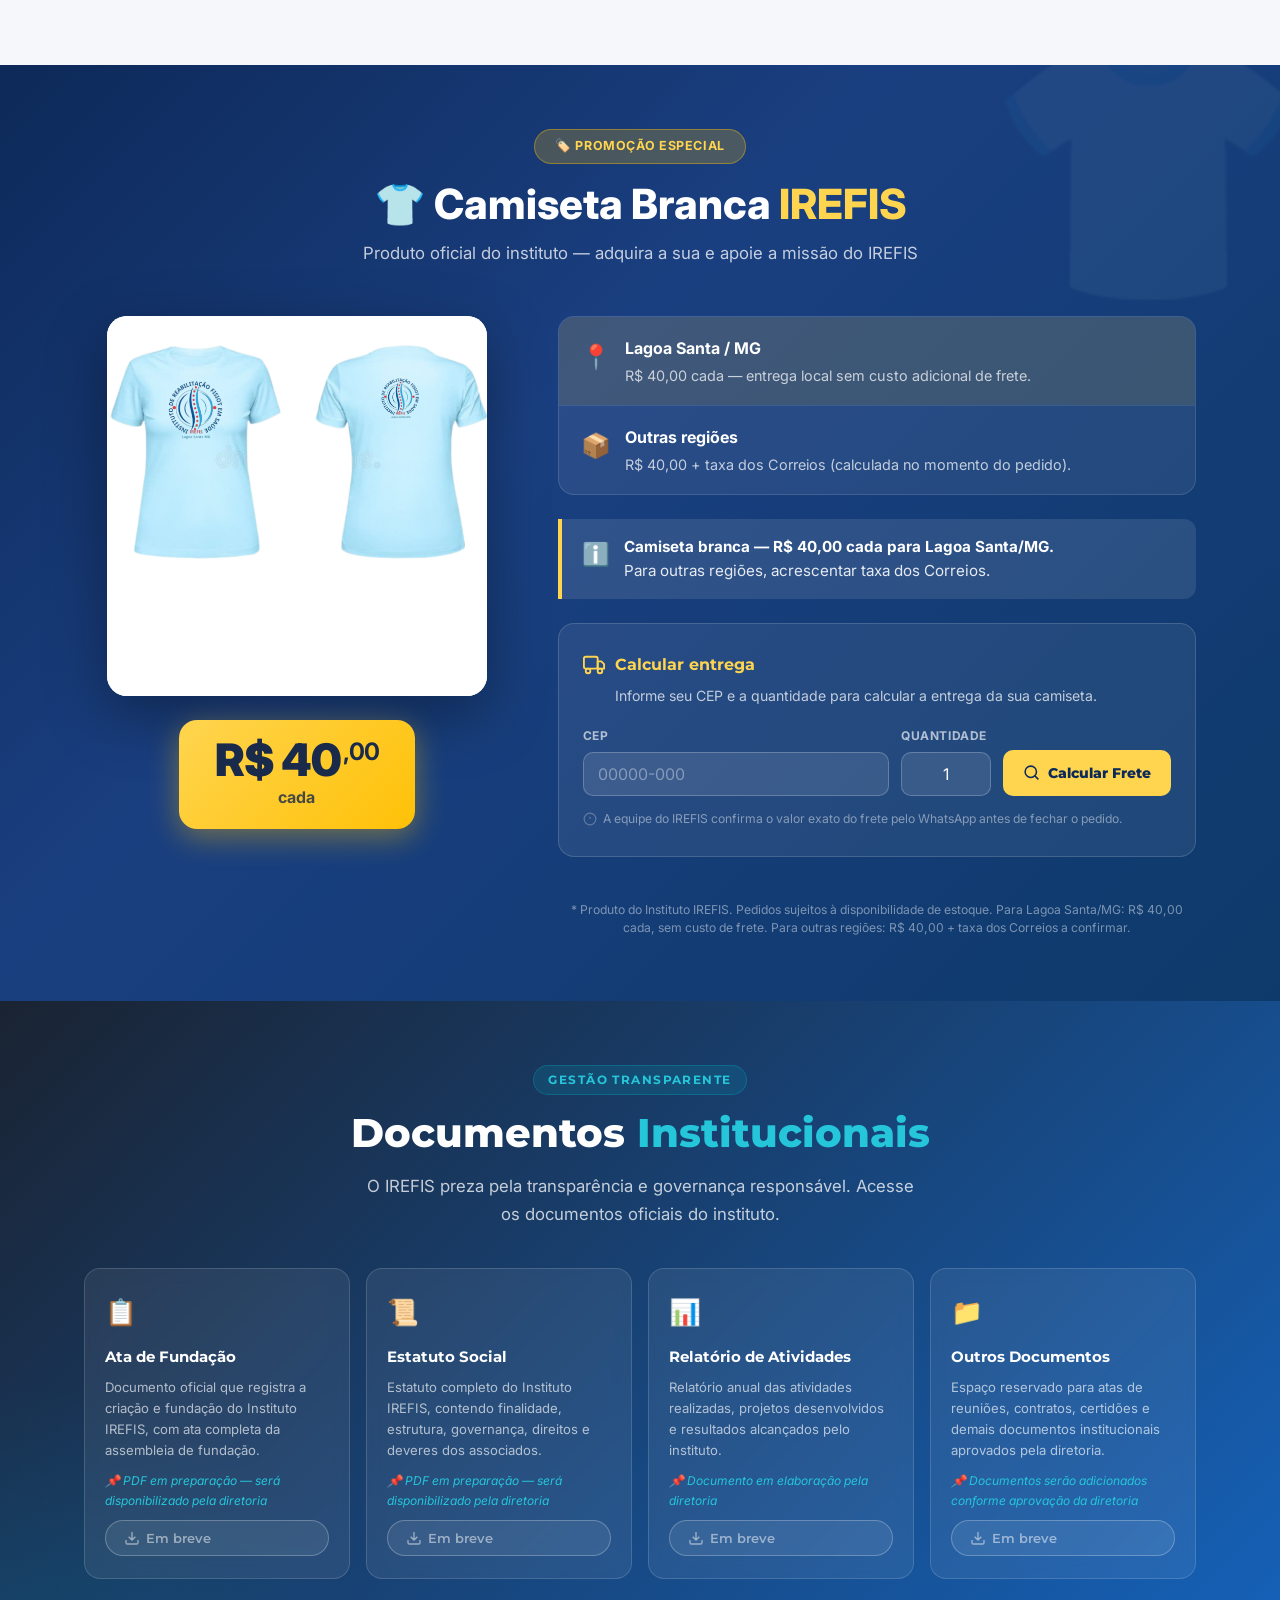
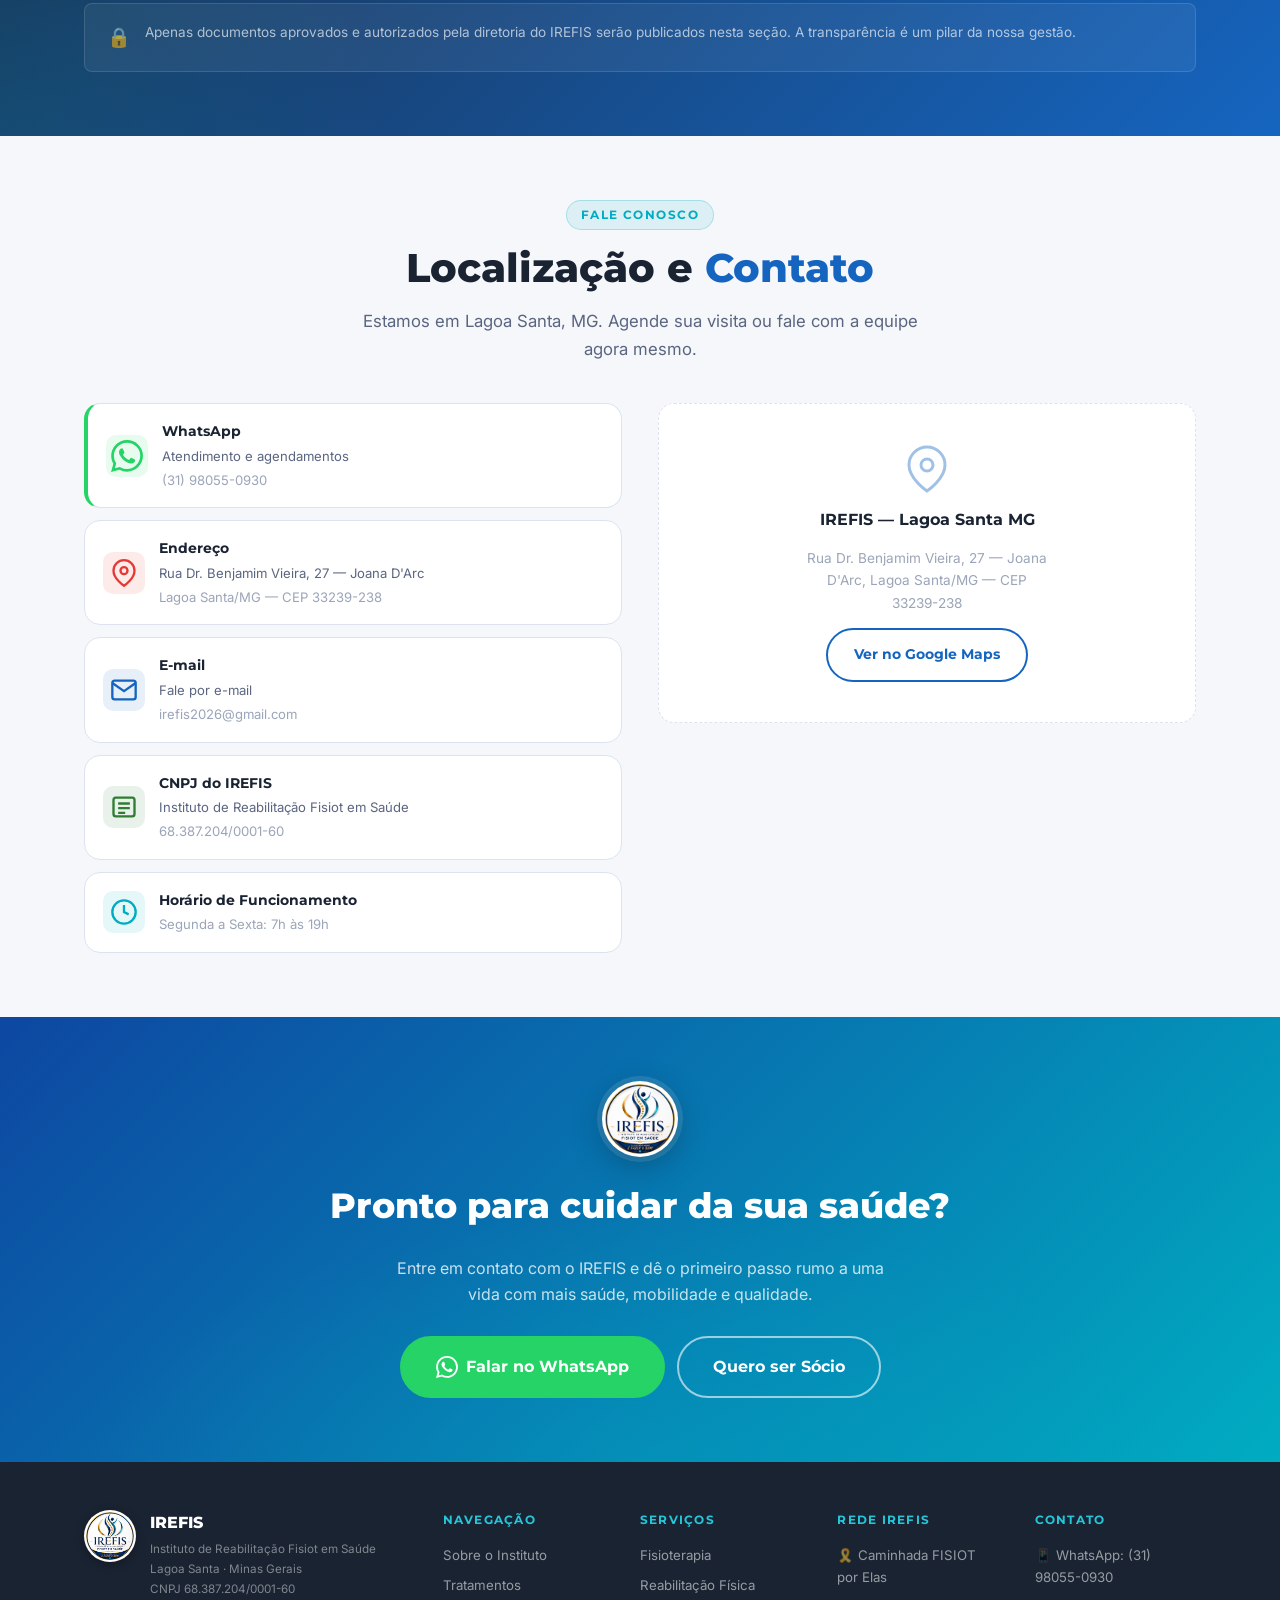
==== commit 0be93ba7: "feat: add visible booklet link to IREFIS nav" ====
--- a/index.html
+++ b/index.html
@@ -34,6 +34,7 @@
         <a href="#parceiros">Parceiros</a>
         <a href="#embaixadores">Embaixadores</a>
         <a href="#campanha-mama" class="nav-campanha">🎀 Campanha</a>
+        <a href="cartilha-de-olho-na-mama-irefis.pdf" target="_blank" rel="noopener" class="nav-campanha">📖 Cartilha</a>
         <a href="#promocao-camiseta" class="nav-promo">👕 Promoção</a>
         <a href="#doacoes" class="nav-apoie">❤️ Apoie</a>
         <a href="#documentos">Transparência</a>
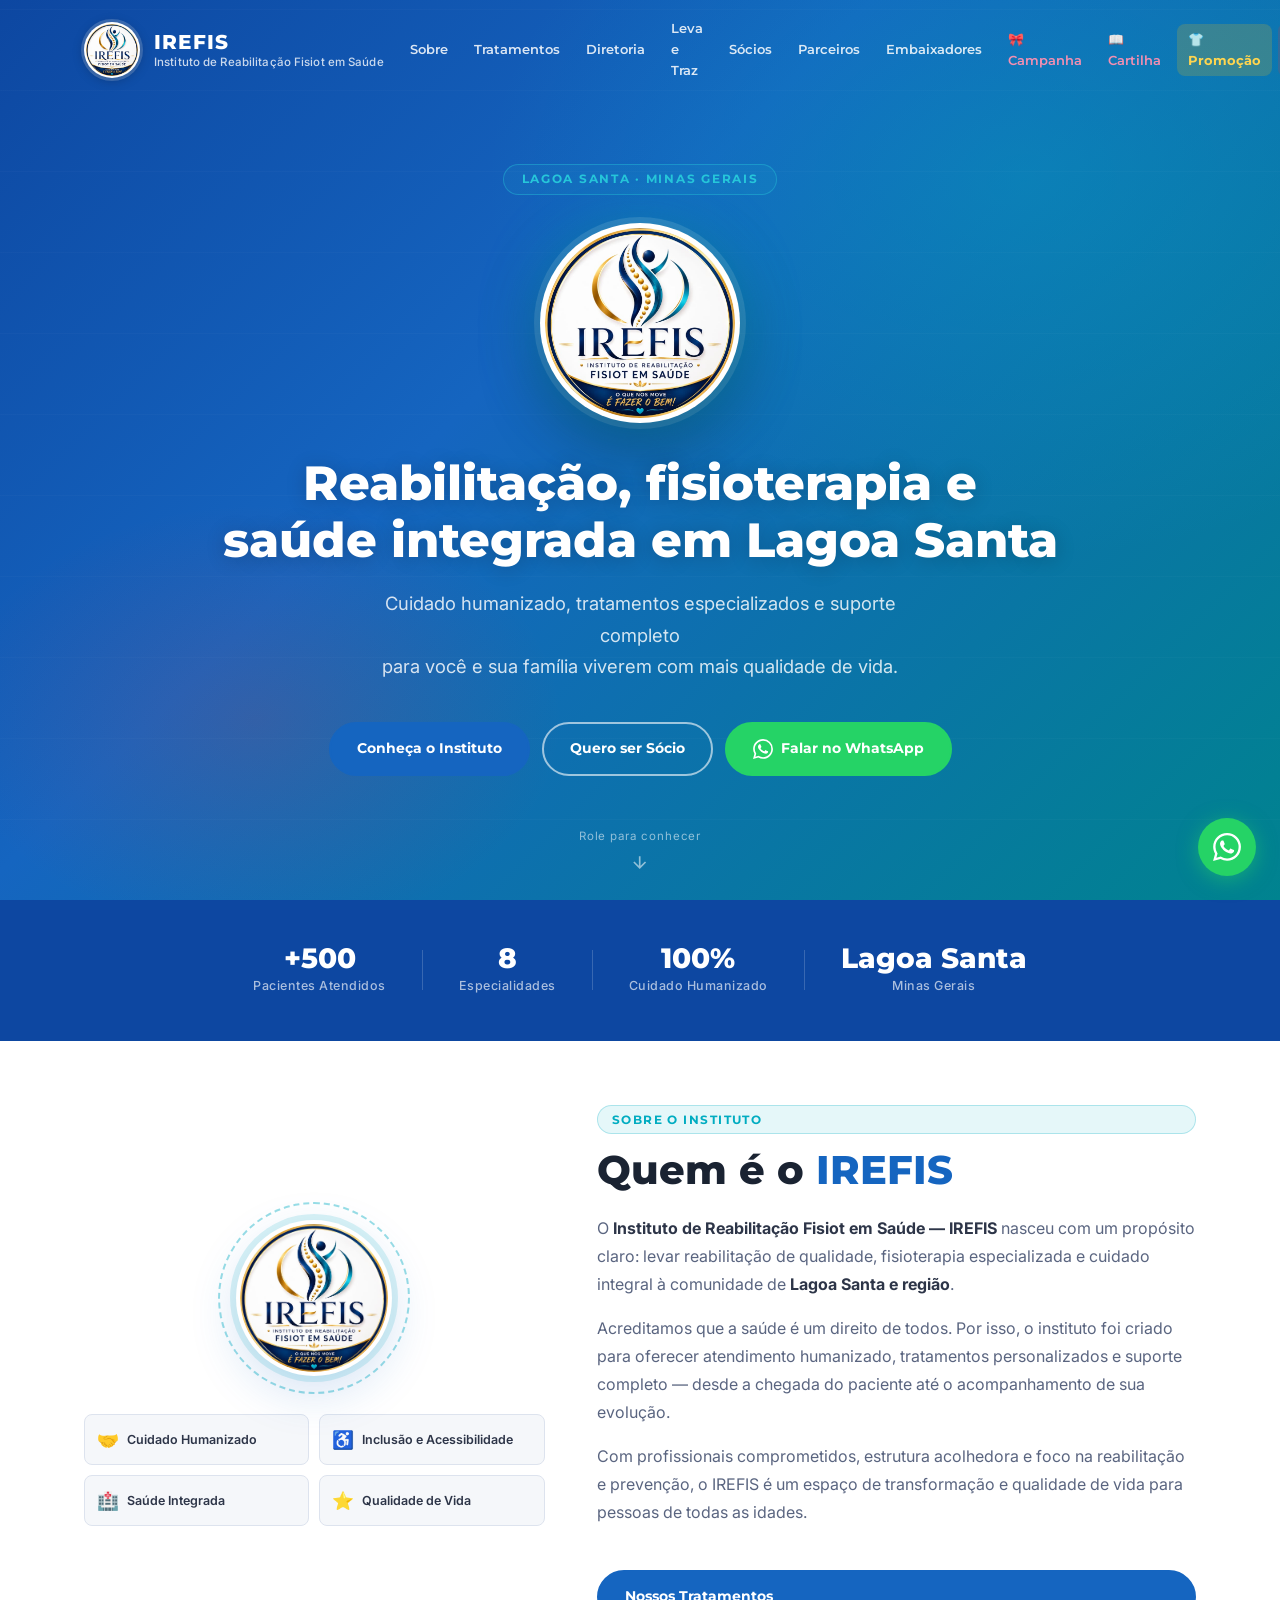
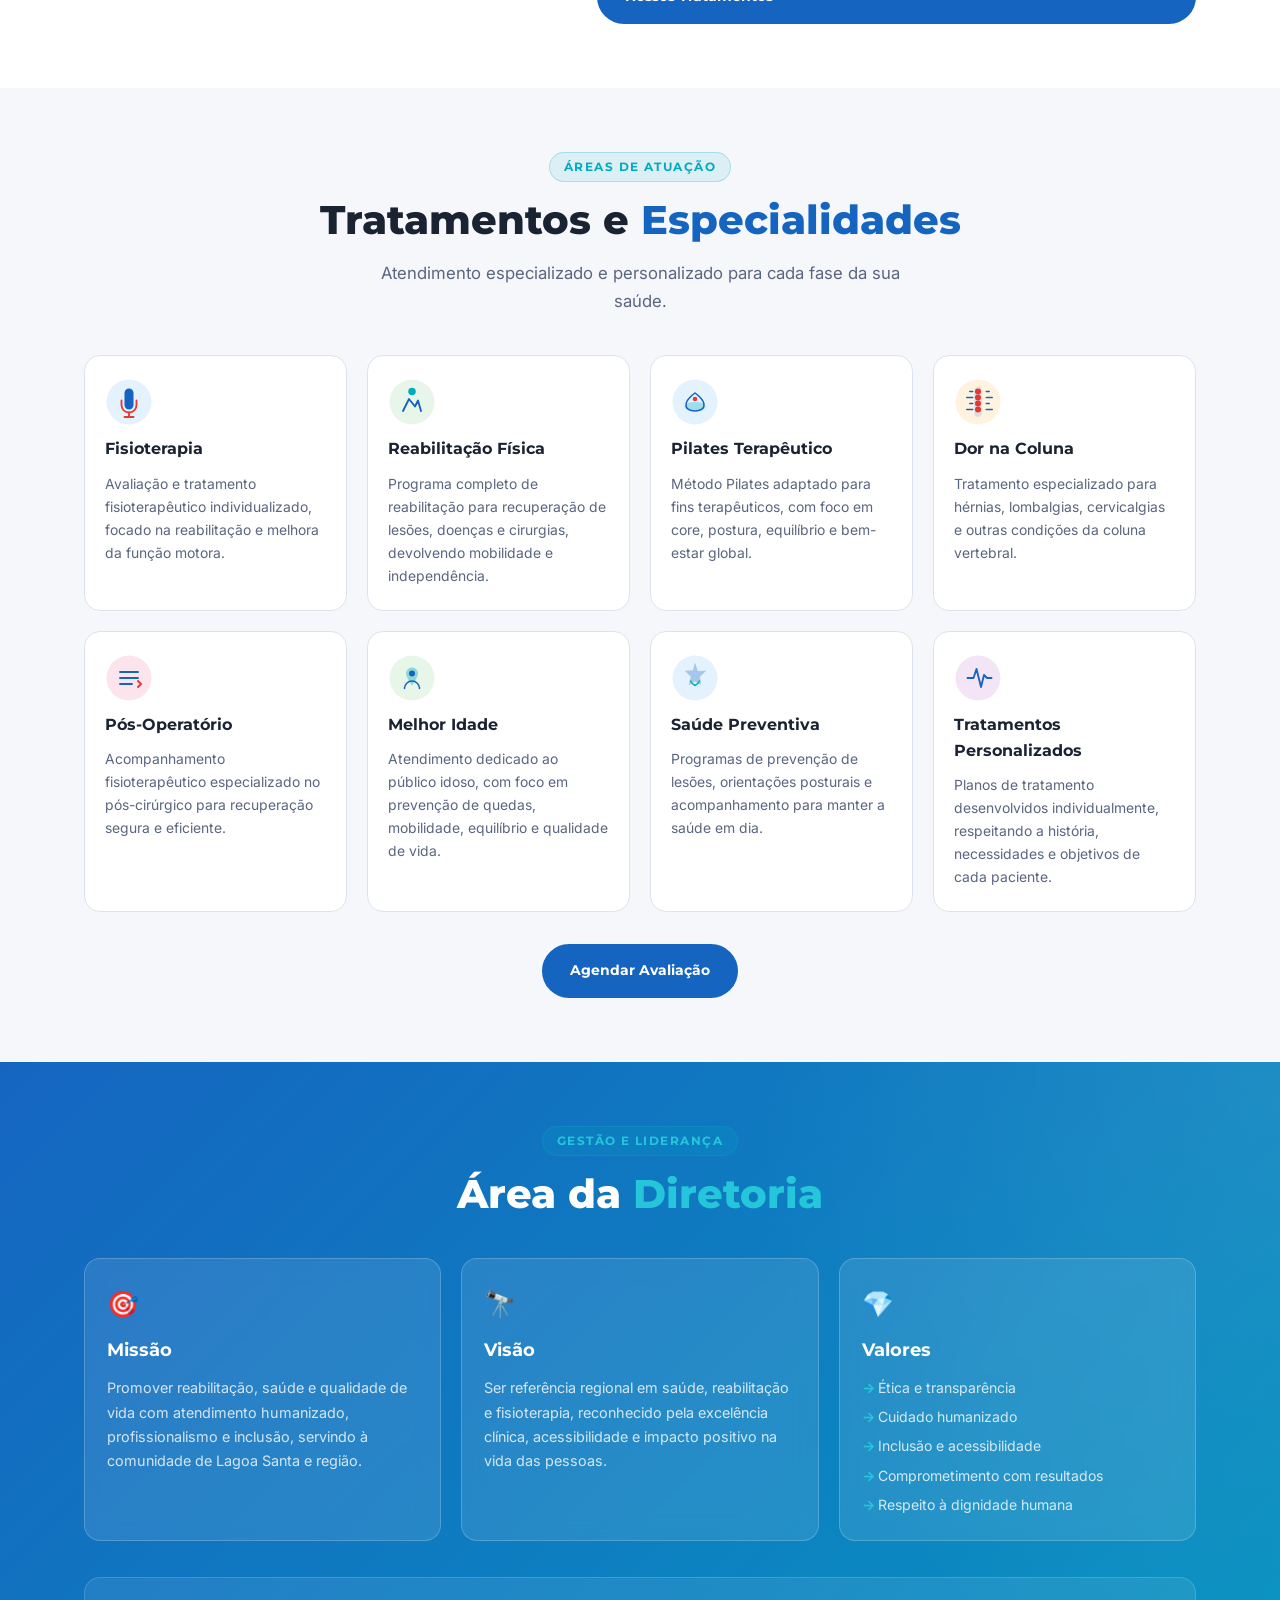
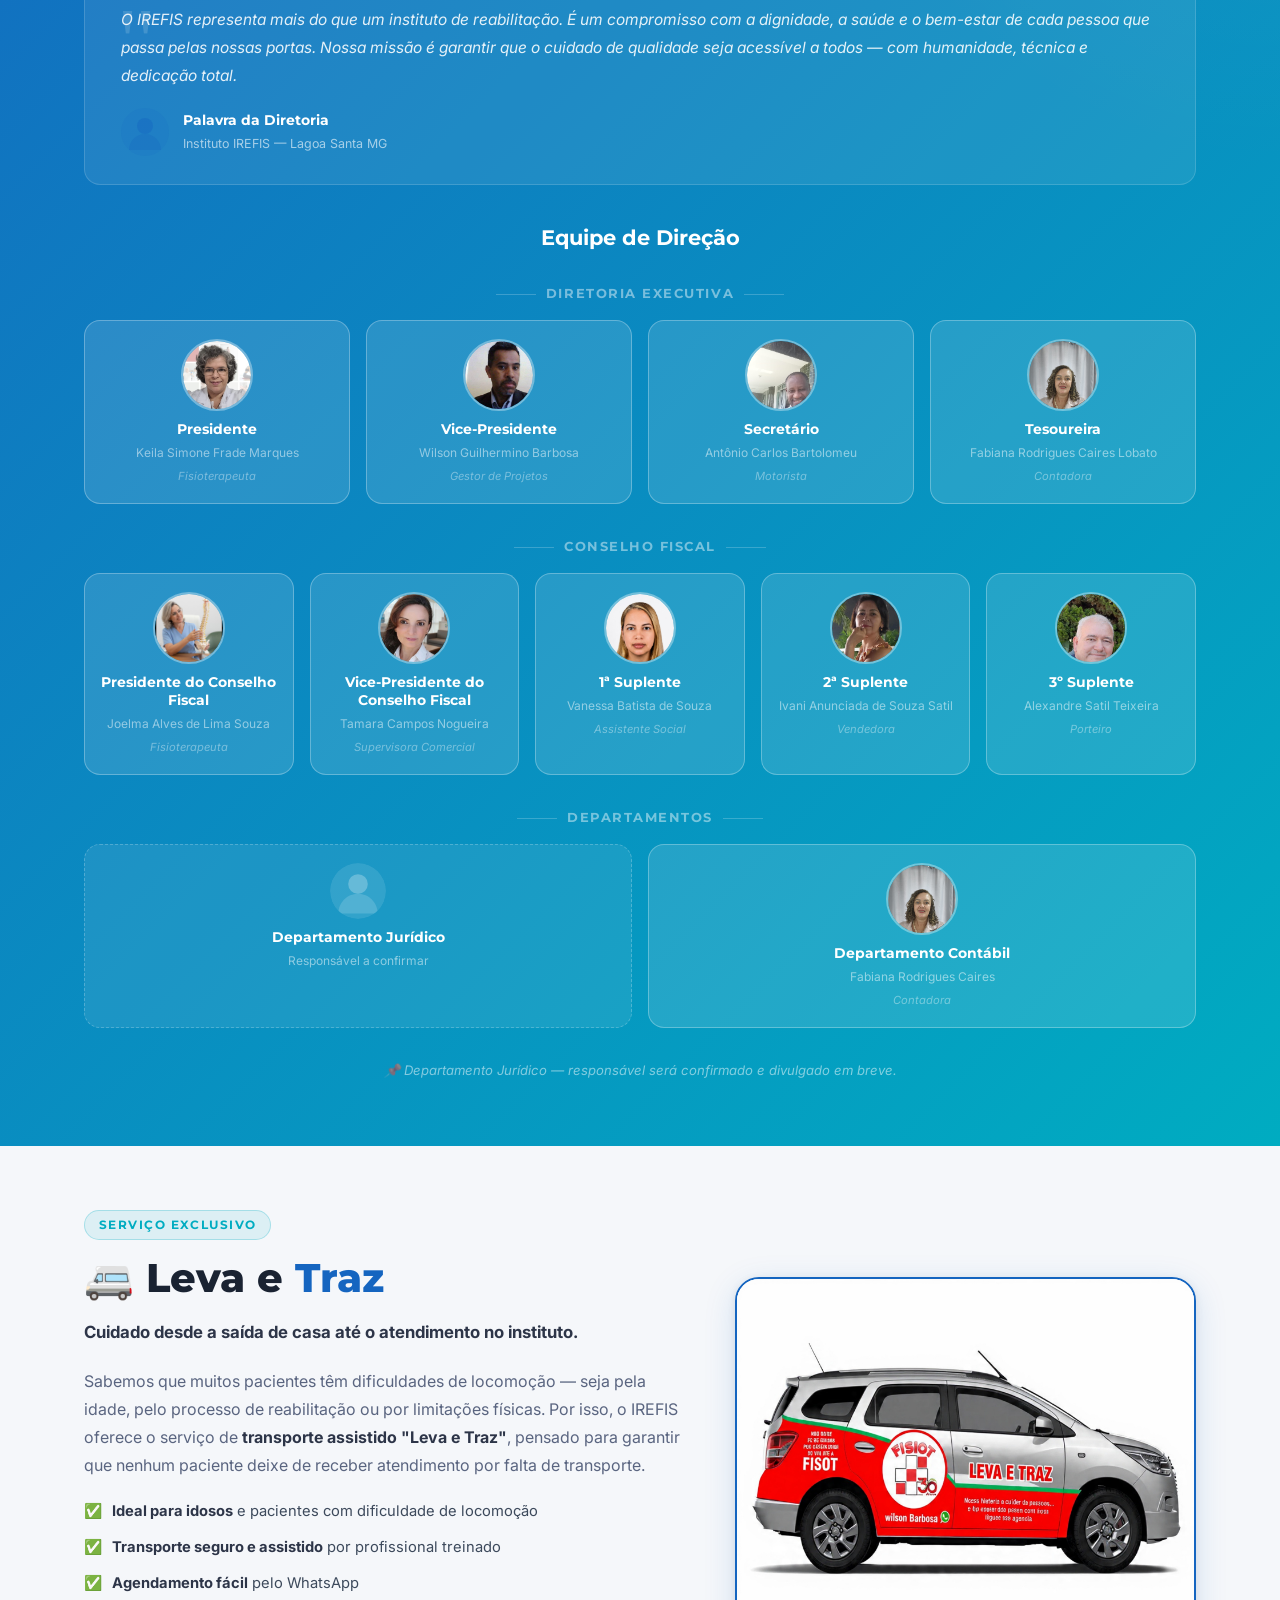
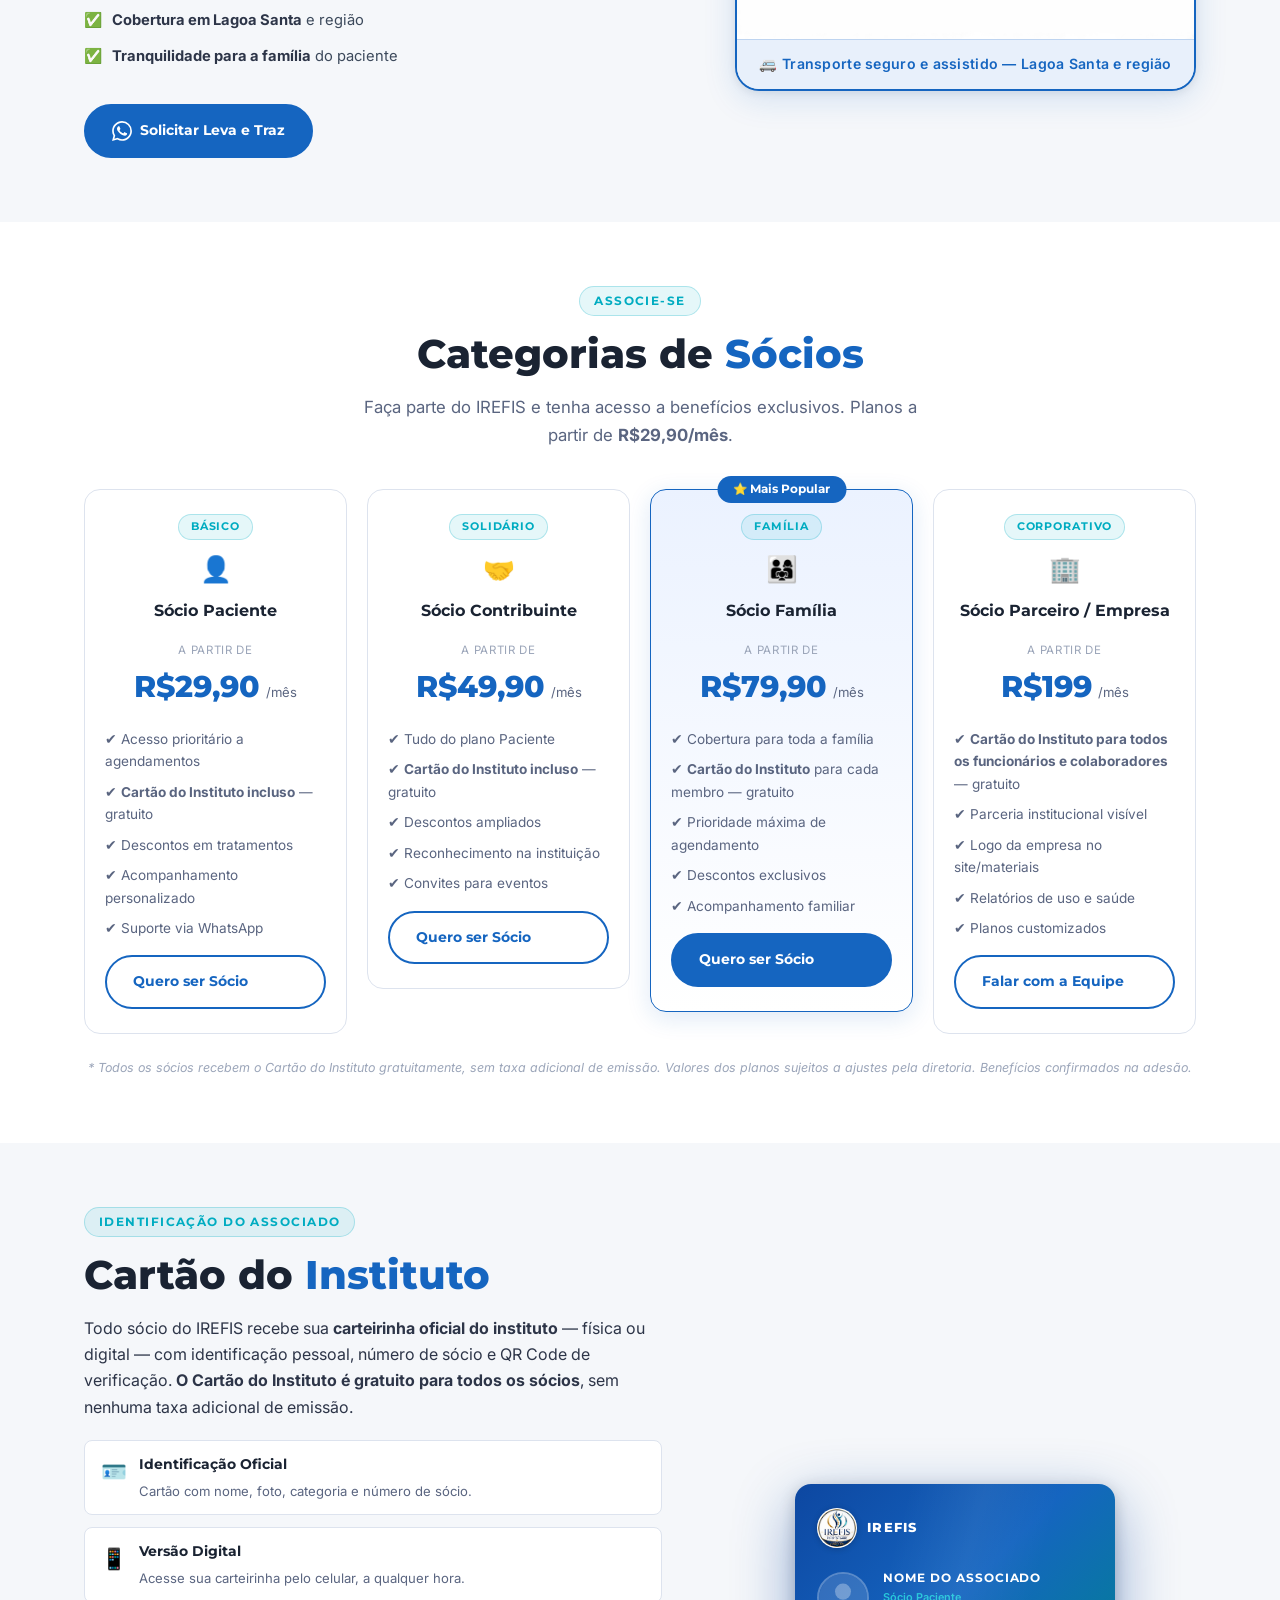
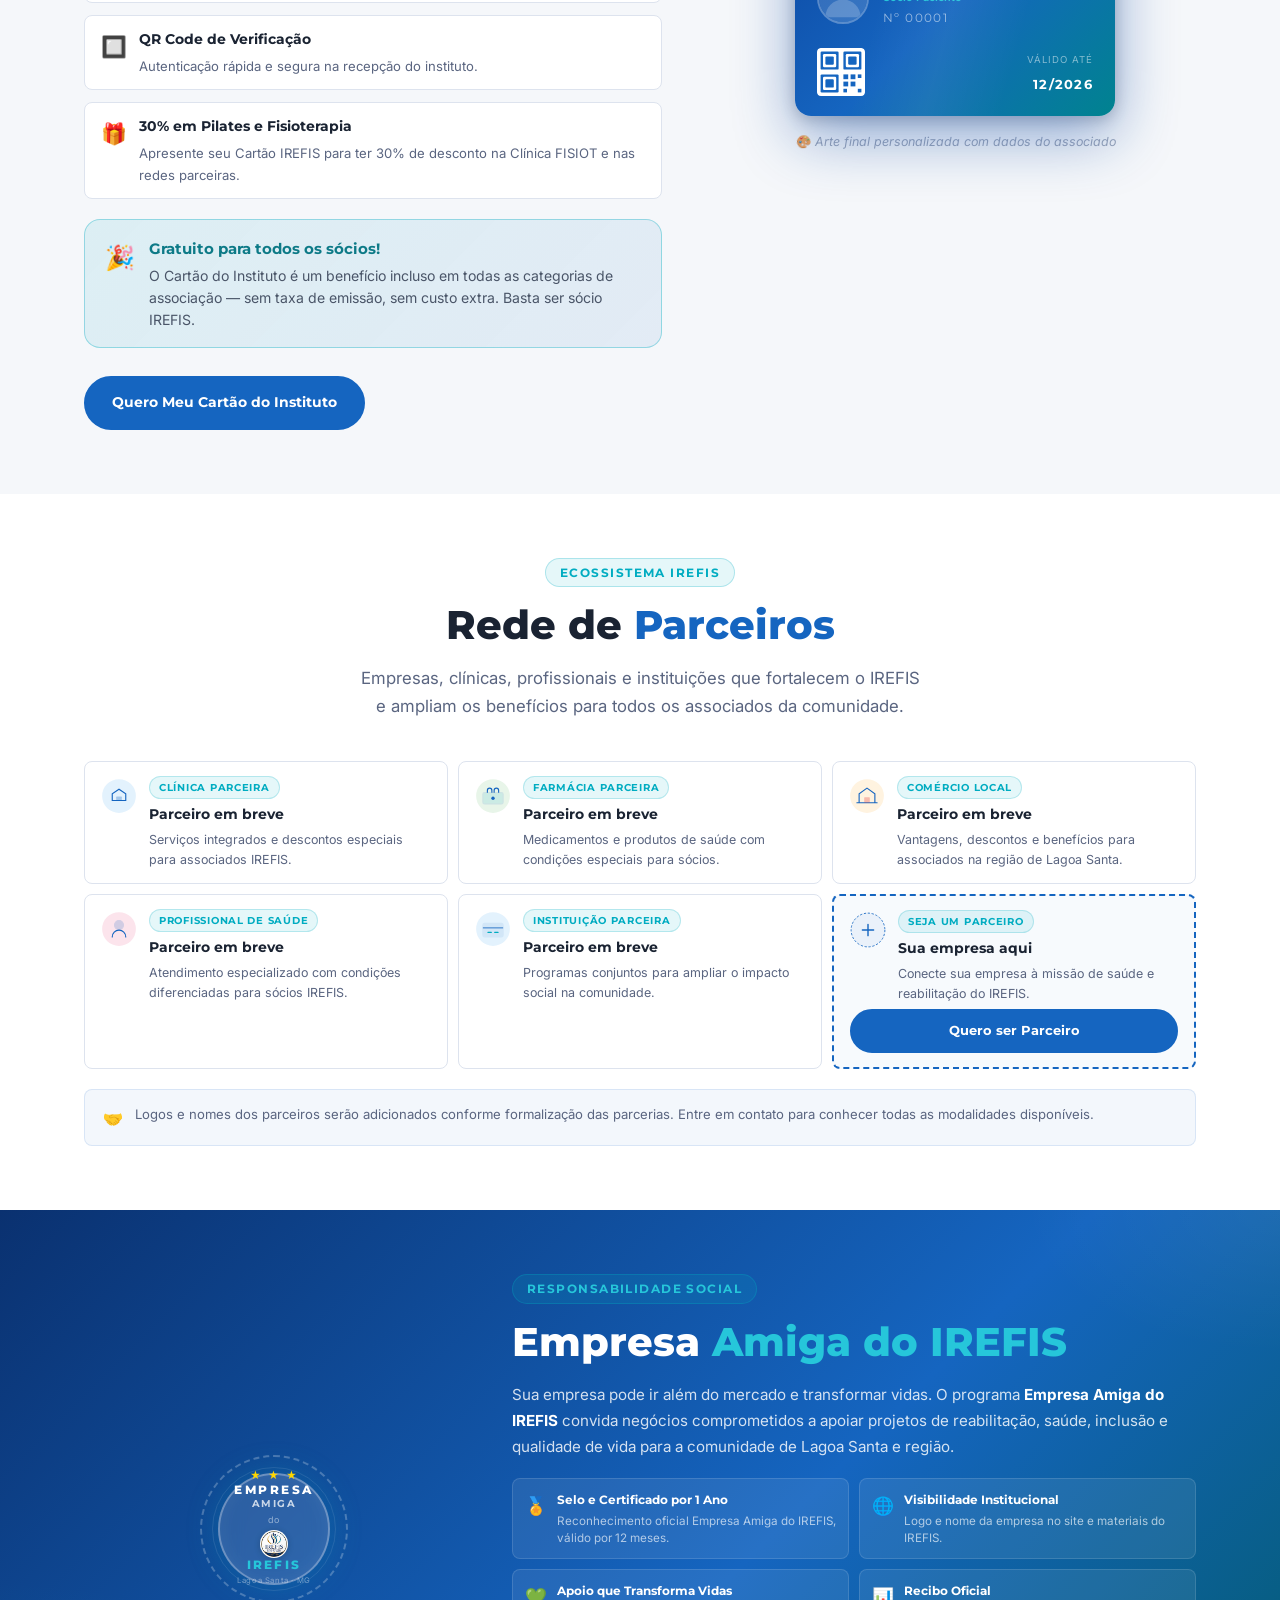
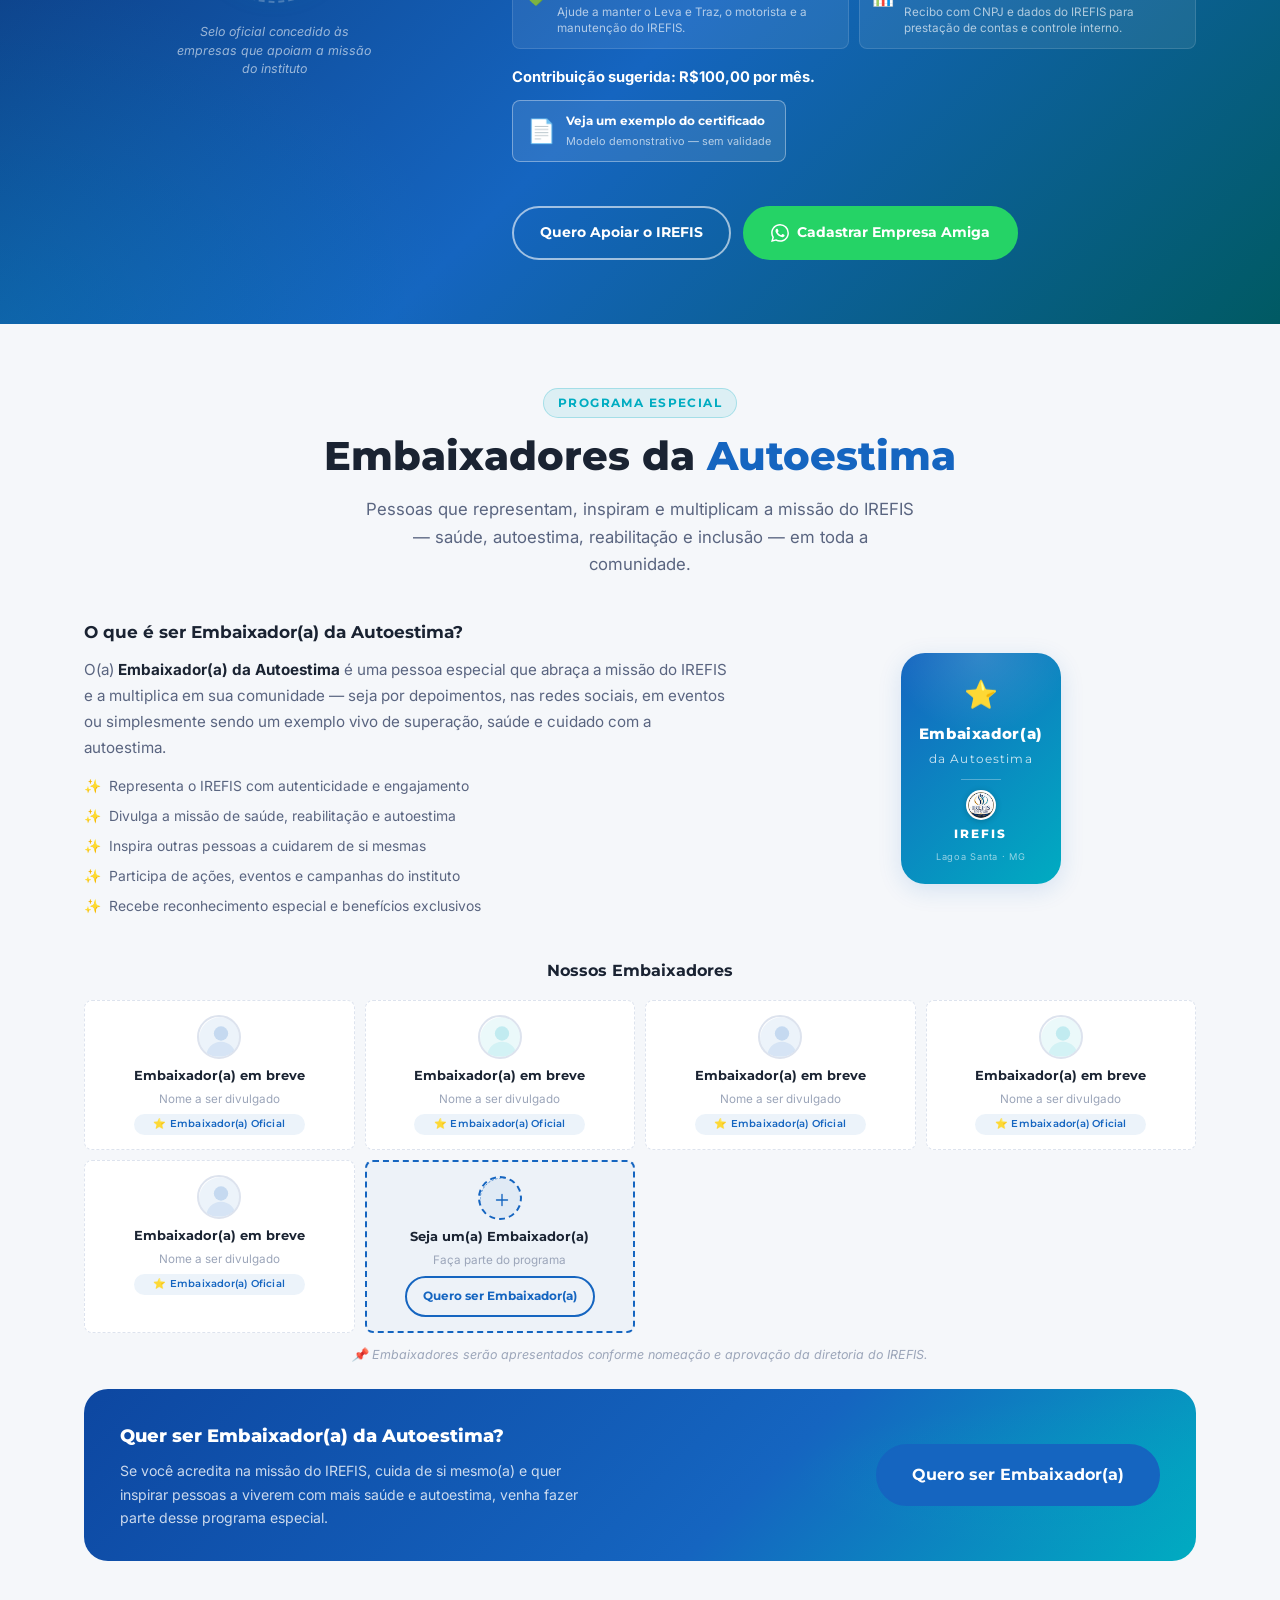
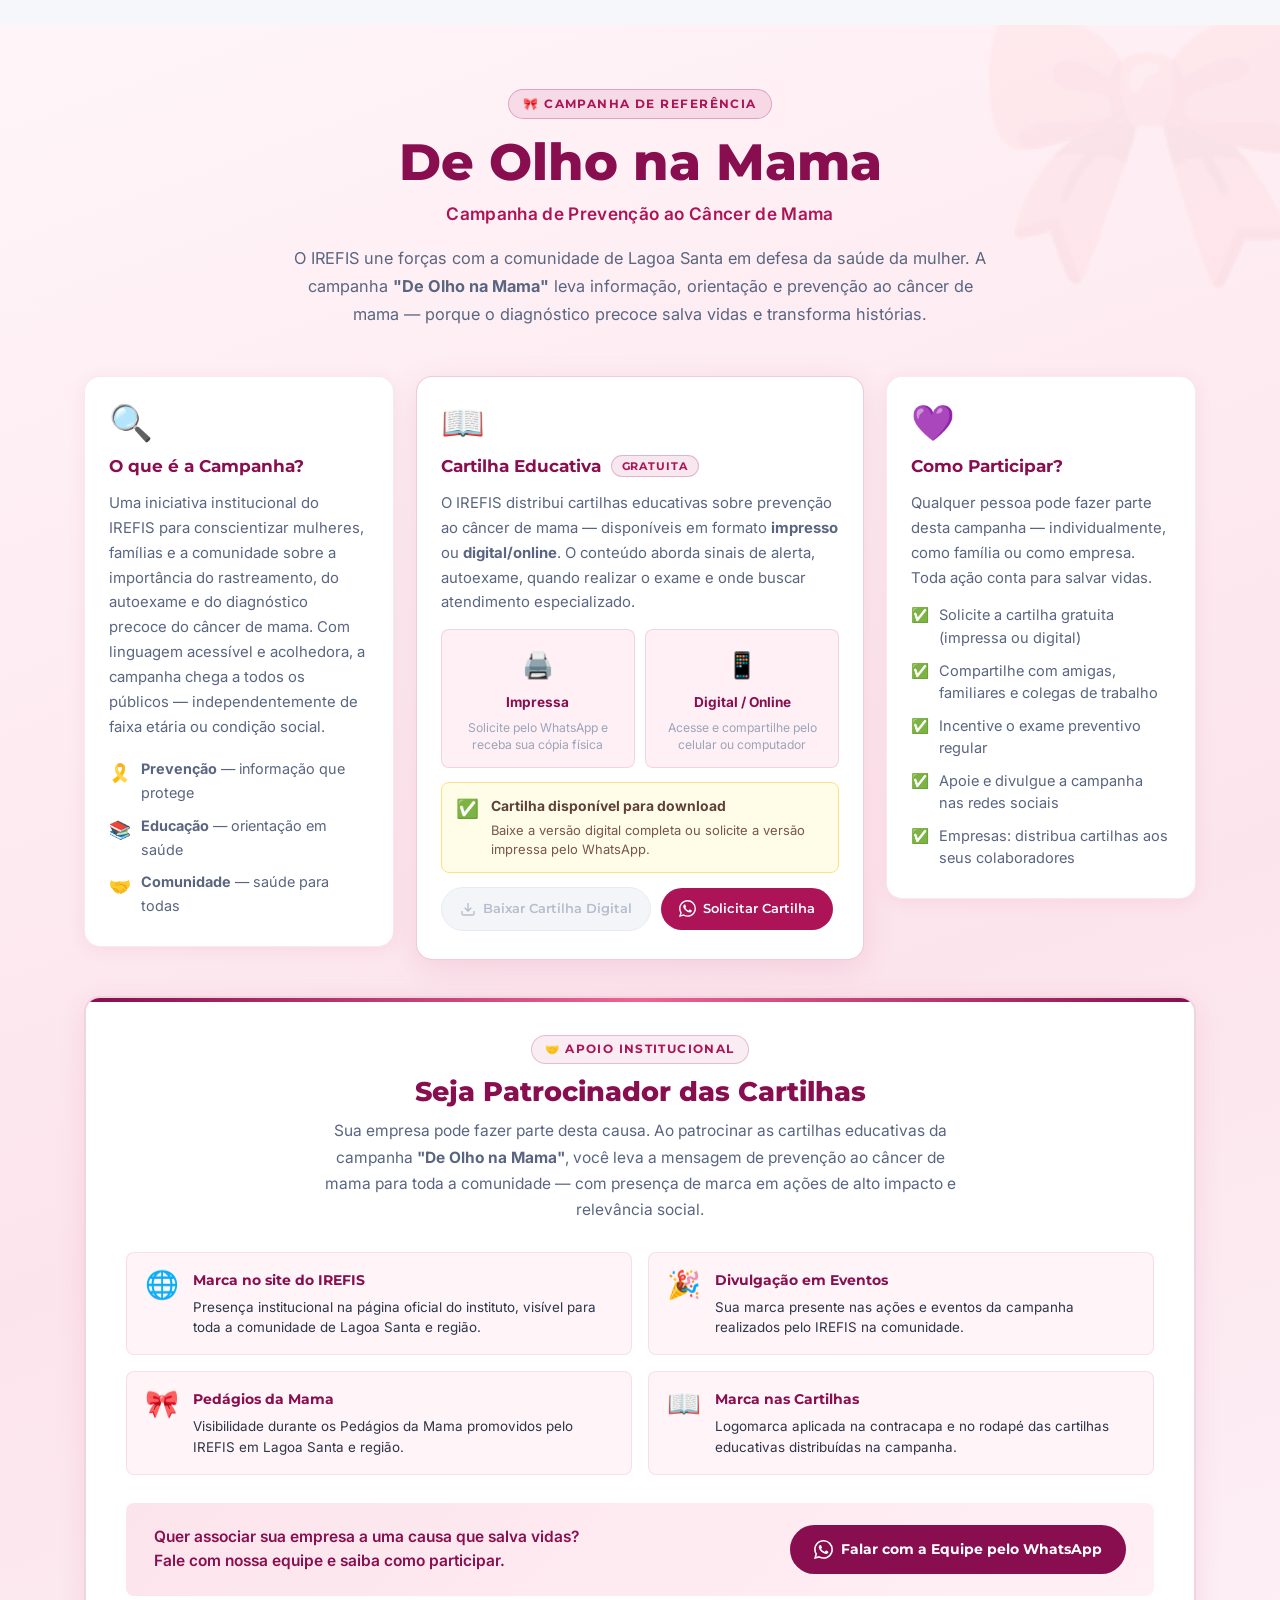
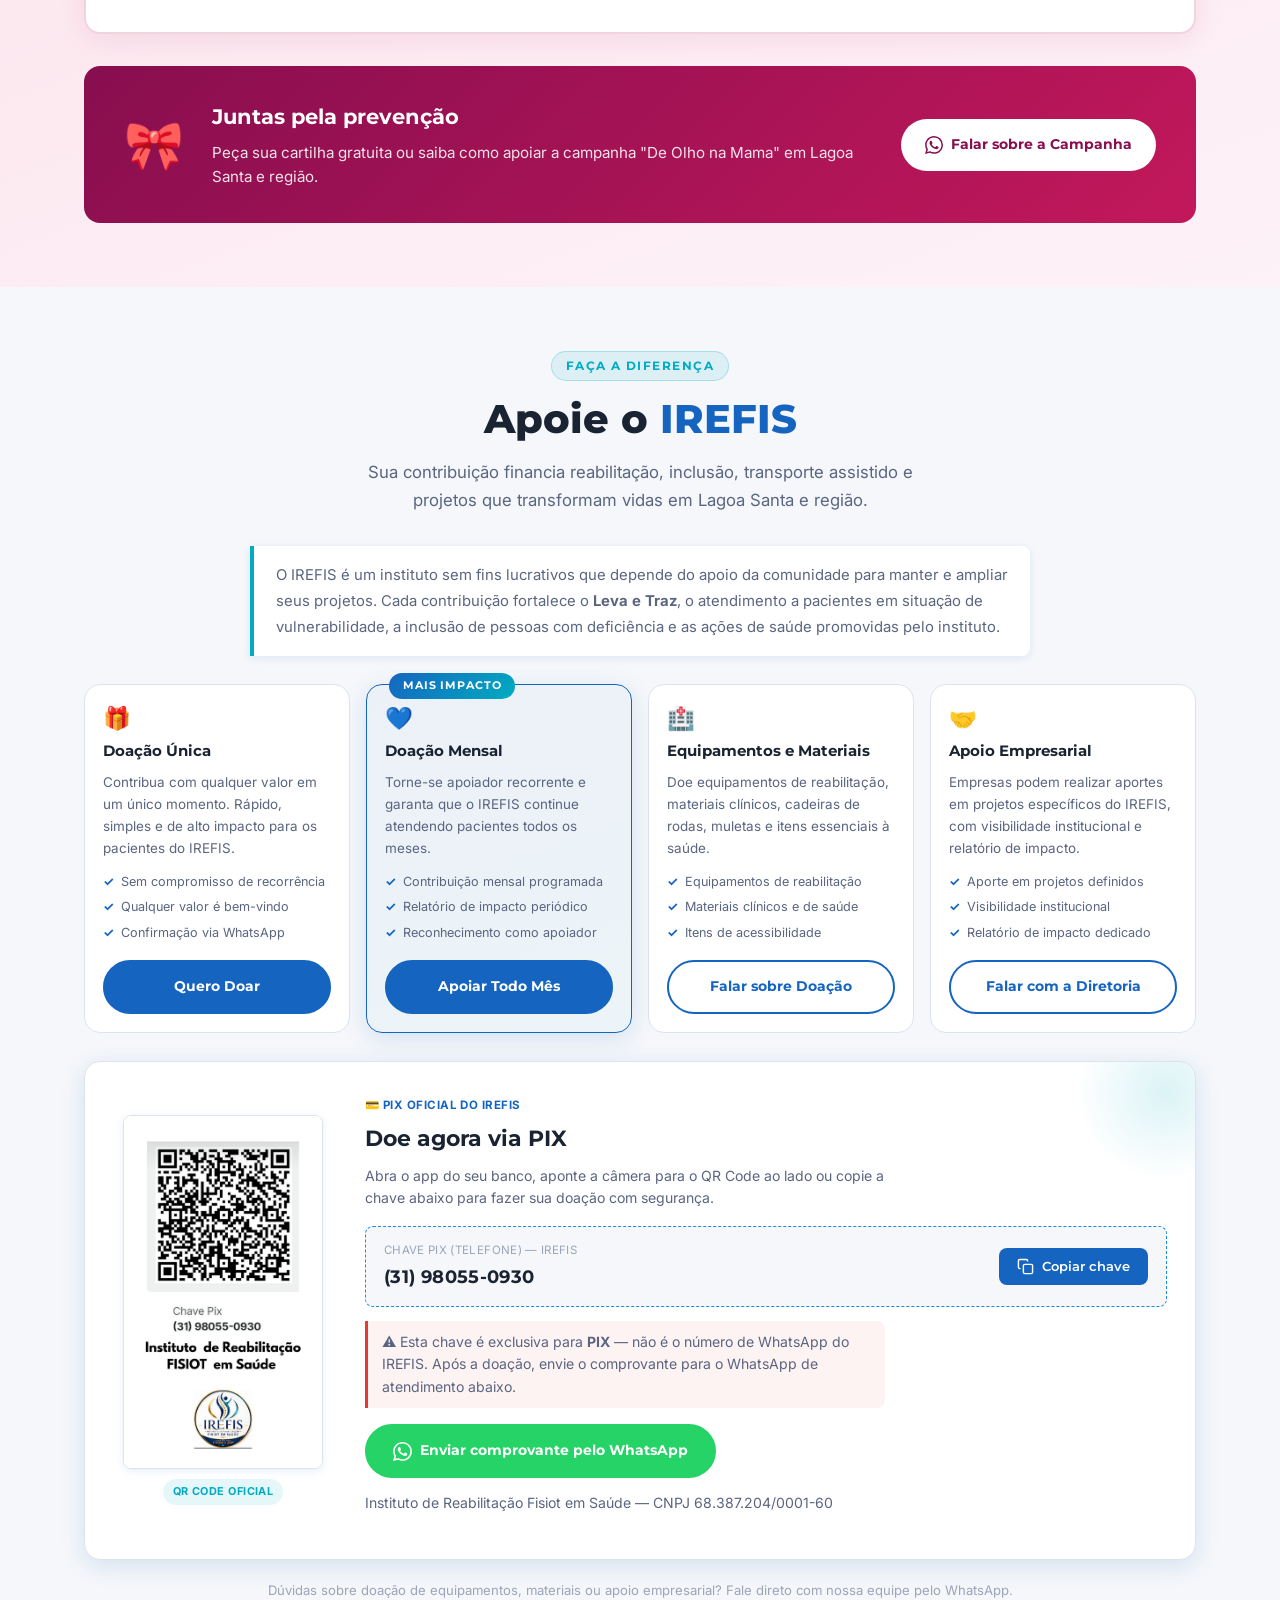
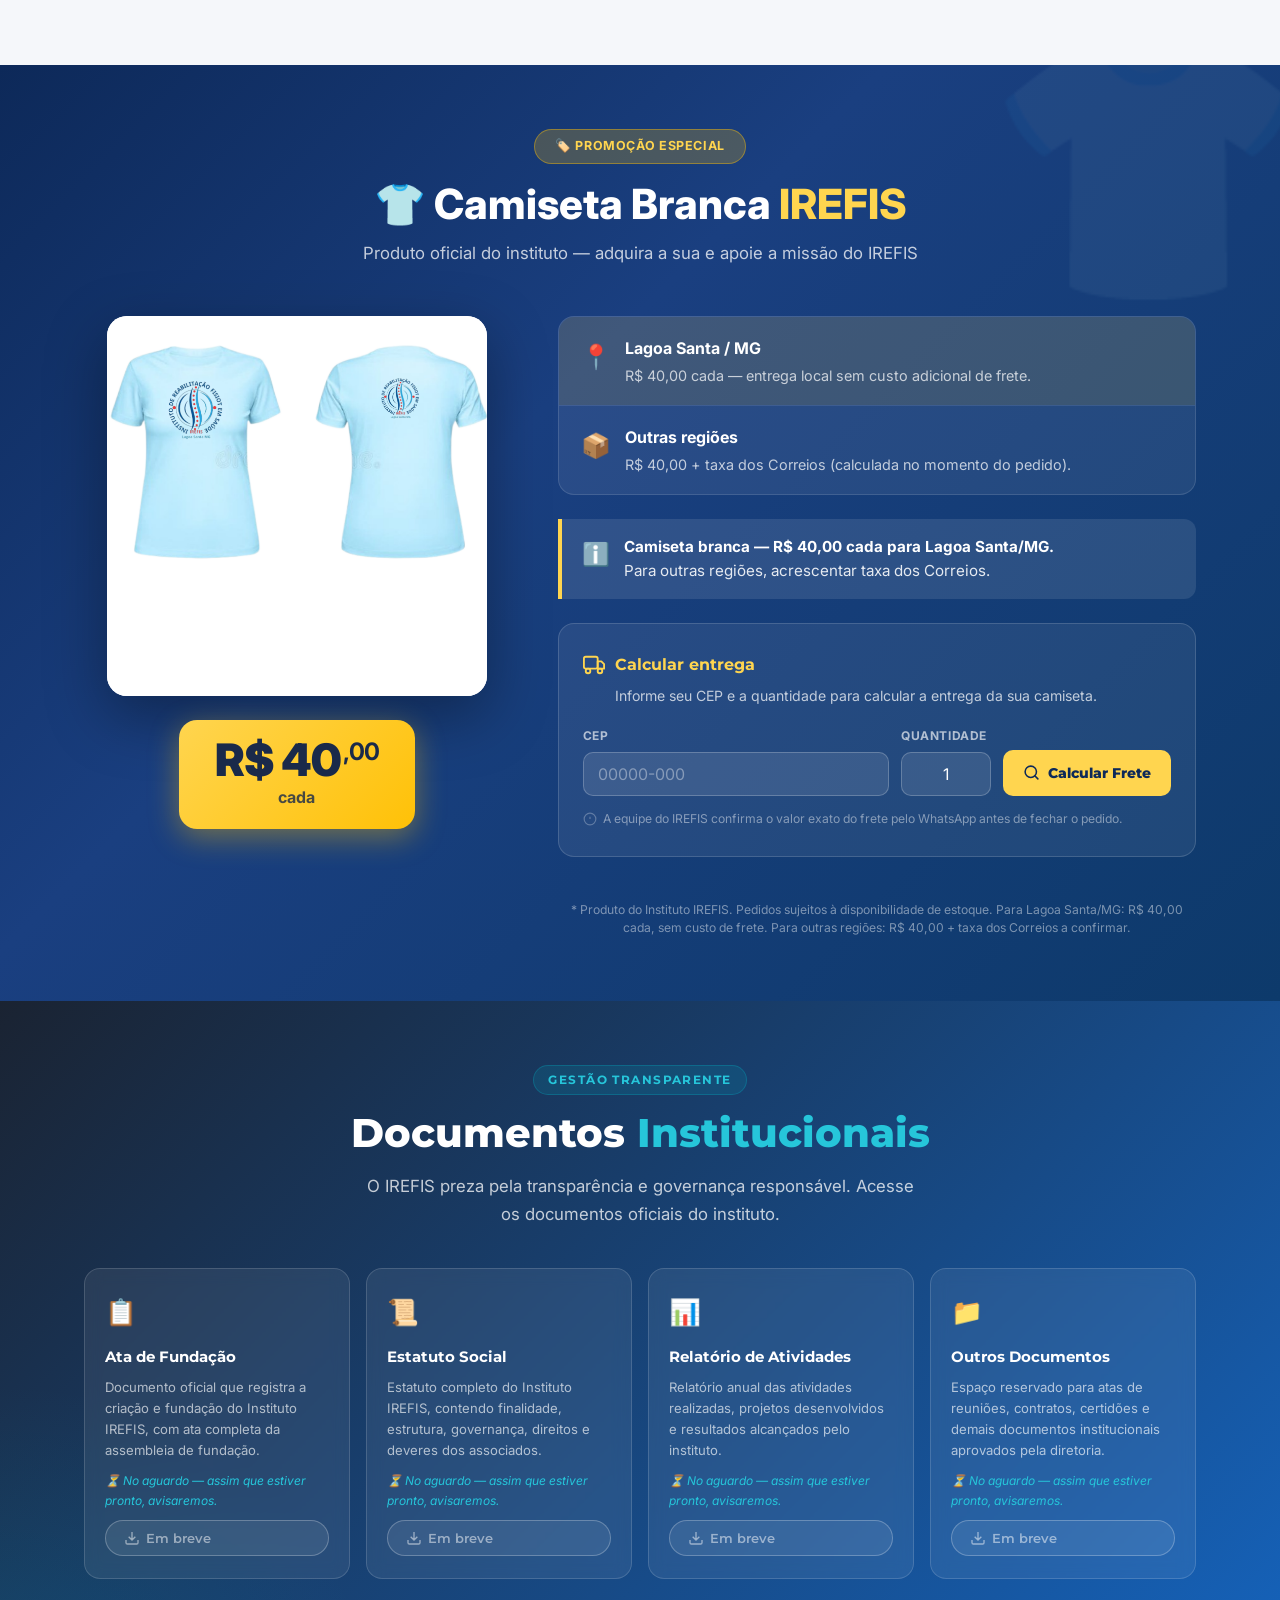
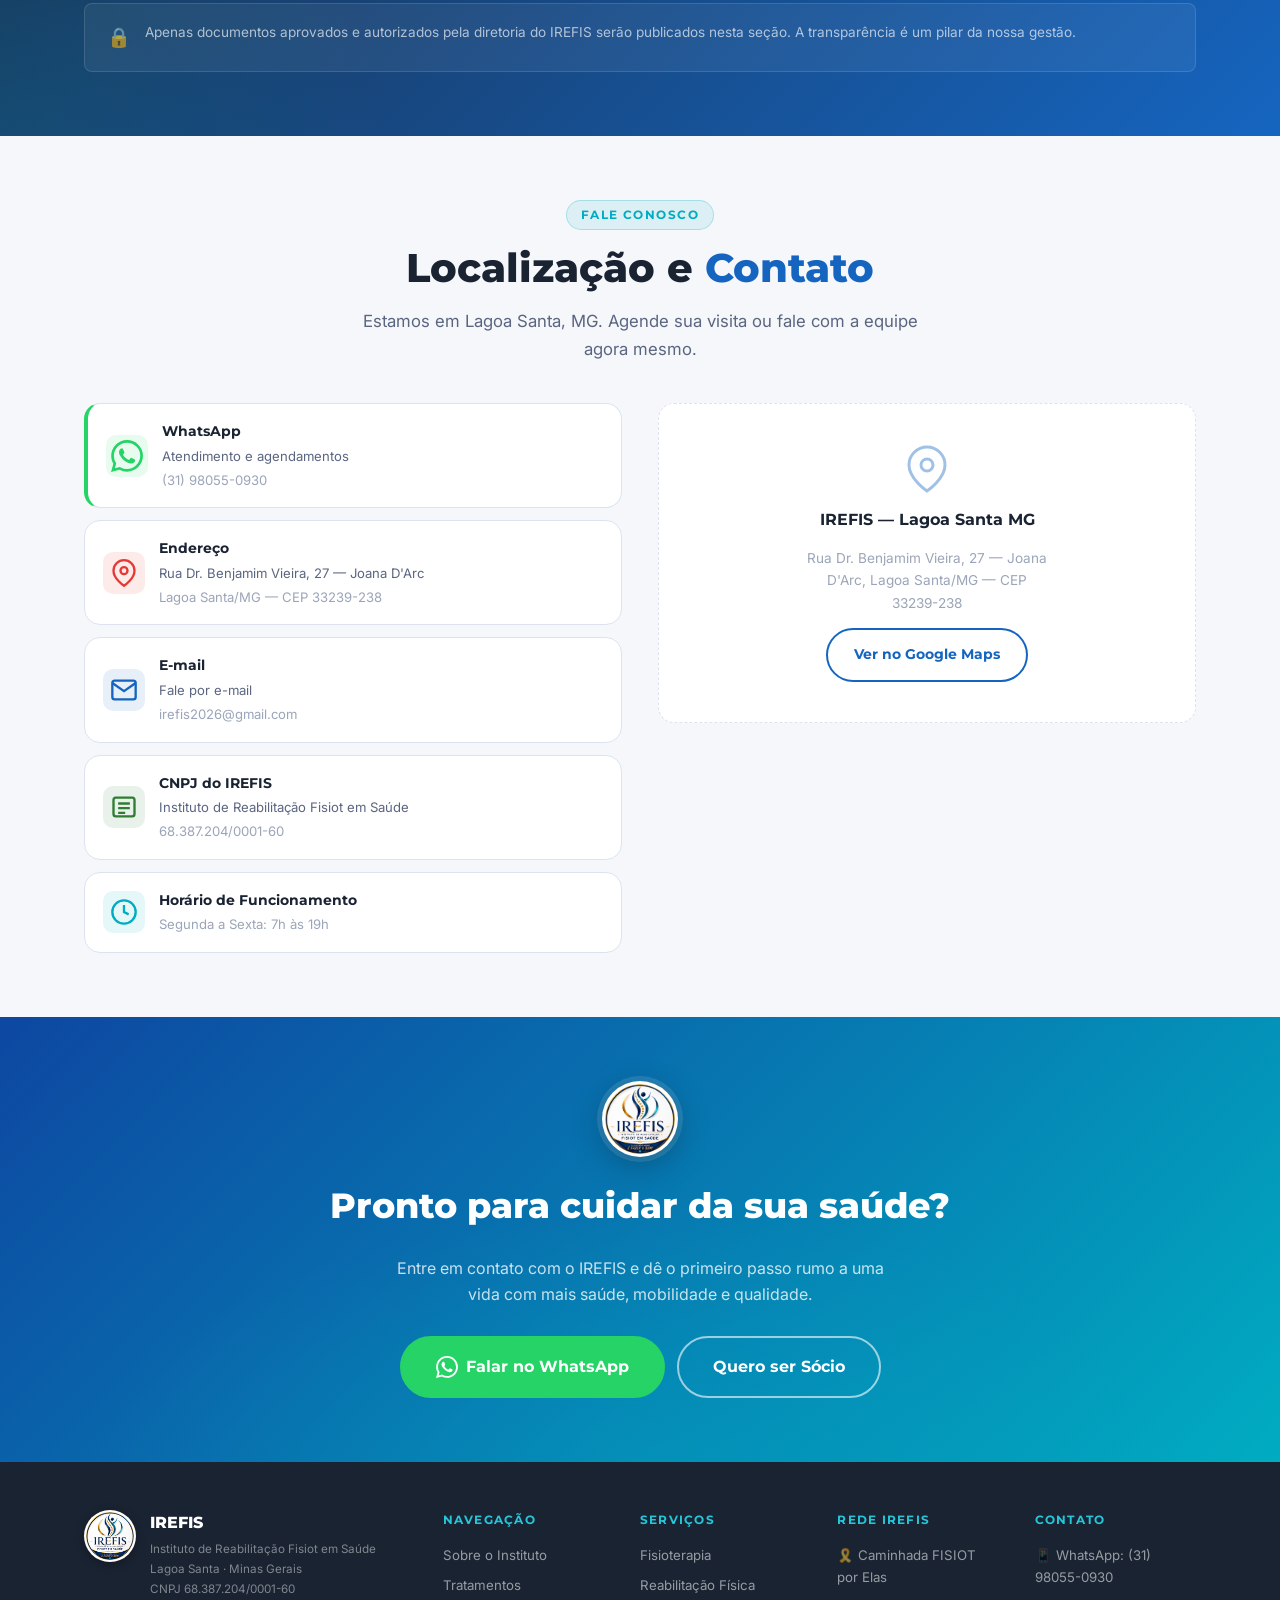
==== commit 6d494cf1: "copy: clarify IREFIS document availability" ====
--- a/index.html
+++ b/index.html
@@ -34,7 +34,7 @@
         <a href="#parceiros">Parceiros</a>
         <a href="#embaixadores">Embaixadores</a>
         <a href="#campanha-mama" class="nav-campanha">🎀 Campanha</a>
-        <a href="cartilha-de-olho-na-mama-irefis.pdf" target="_blank" rel="noopener" class="nav-campanha">📖 Cartilha</a>
+        <a href="cartilha.html" class="nav-campanha">📖 Cartilha</a>
         <a href="#promocao-camiseta" class="nav-promo">👕 Promoção</a>
         <a href="#doacoes" class="nav-apoie">❤️ Apoie</a>
         <a href="#documentos">Transparência</a>
@@ -1054,7 +1054,7 @@
           </div>
 
           <div class="cartilha-btns">
-            <a href="cartilha-de-olho-na-mama-irefis.pdf" target="_blank" rel="noopener" class="btn btn-cartilha-pending">
+            <a href="cartilha.html" class="btn btn-cartilha-pending">
               <svg width="16" height="16" viewBox="0 0 24 24" fill="none" stroke="currentColor" stroke-width="2"><path d="M21 15v4a2 2 0 01-2 2H5a2 2 0 01-2-2v-4M7 10l5 5 5-5M12 15V3"/></svg>
               Baixar Cartilha Digital
             </a>
@@ -1398,7 +1398,7 @@
           <div class="doc-info">
             <h3>Ata de Fundação</h3>
             <p>Documento oficial que registra a criação e fundação do Instituto IREFIS, com ata completa da assembleia de fundação.</p>
-            <span class="doc-status pending">📌 PDF em preparação — será disponibilizado pela diretoria</span>
+            <span class="doc-status pending">⏳ No aguardo — assim que estiver pronto, avisaremos.</span>
           </div>
           <button class="btn btn-doc-disabled" disabled>
             <svg width="16" height="16" viewBox="0 0 24 24" fill="none" stroke="currentColor" stroke-width="2"><path d="M21 15v4a2 2 0 01-2 2H5a2 2 0 01-2-2v-4M7 10l5 5 5-5M12 15V3"/></svg>
@@ -1411,7 +1411,7 @@
           <div class="doc-info">
             <h3>Estatuto Social</h3>
             <p>Estatuto completo do Instituto IREFIS, contendo finalidade, estrutura, governança, direitos e deveres dos associados.</p>
-            <span class="doc-status pending">📌 PDF em preparação — será disponibilizado pela diretoria</span>
+            <span class="doc-status pending">⏳ No aguardo — assim que estiver pronto, avisaremos.</span>
           </div>
           <button class="btn btn-doc-disabled" disabled>
             <svg width="16" height="16" viewBox="0 0 24 24" fill="none" stroke="currentColor" stroke-width="2"><path d="M21 15v4a2 2 0 01-2 2H5a2 2 0 01-2-2v-4M7 10l5 5 5-5M12 15V3"/></svg>
@@ -1424,7 +1424,7 @@
           <div class="doc-info">
             <h3>Relatório de Atividades</h3>
             <p>Relatório anual das atividades realizadas, projetos desenvolvidos e resultados alcançados pelo instituto.</p>
-            <span class="doc-status pending">📌 Documento em elaboração pela diretoria</span>
+            <span class="doc-status pending">⏳ No aguardo — assim que estiver pronto, avisaremos.</span>
           </div>
           <button class="btn btn-doc-disabled" disabled>
             <svg width="16" height="16" viewBox="0 0 24 24" fill="none" stroke="currentColor" stroke-width="2"><path d="M21 15v4a2 2 0 01-2 2H5a2 2 0 01-2-2v-4M7 10l5 5 5-5M12 15V3"/></svg>
@@ -1437,7 +1437,7 @@
           <div class="doc-info">
             <h3>Outros Documentos</h3>
             <p>Espaço reservado para atas de reuniões, contratos, certidões e demais documentos institucionais aprovados pela diretoria.</p>
-            <span class="doc-status pending">📌 Documentos serão adicionados conforme aprovação da diretoria</span>
+            <span class="doc-status pending">⏳ No aguardo — assim que estiver pronto, avisaremos.</span>
           </div>
           <button class="btn btn-doc-disabled" disabled>
             <svg width="16" height="16" viewBox="0 0 24 24" fill="none" stroke="currentColor" stroke-width="2"><path d="M21 15v4a2 2 0 01-2 2H5a2 2 0 01-2-2v-4M7 10l5 5 5-5M12 15V3"/></svg>
